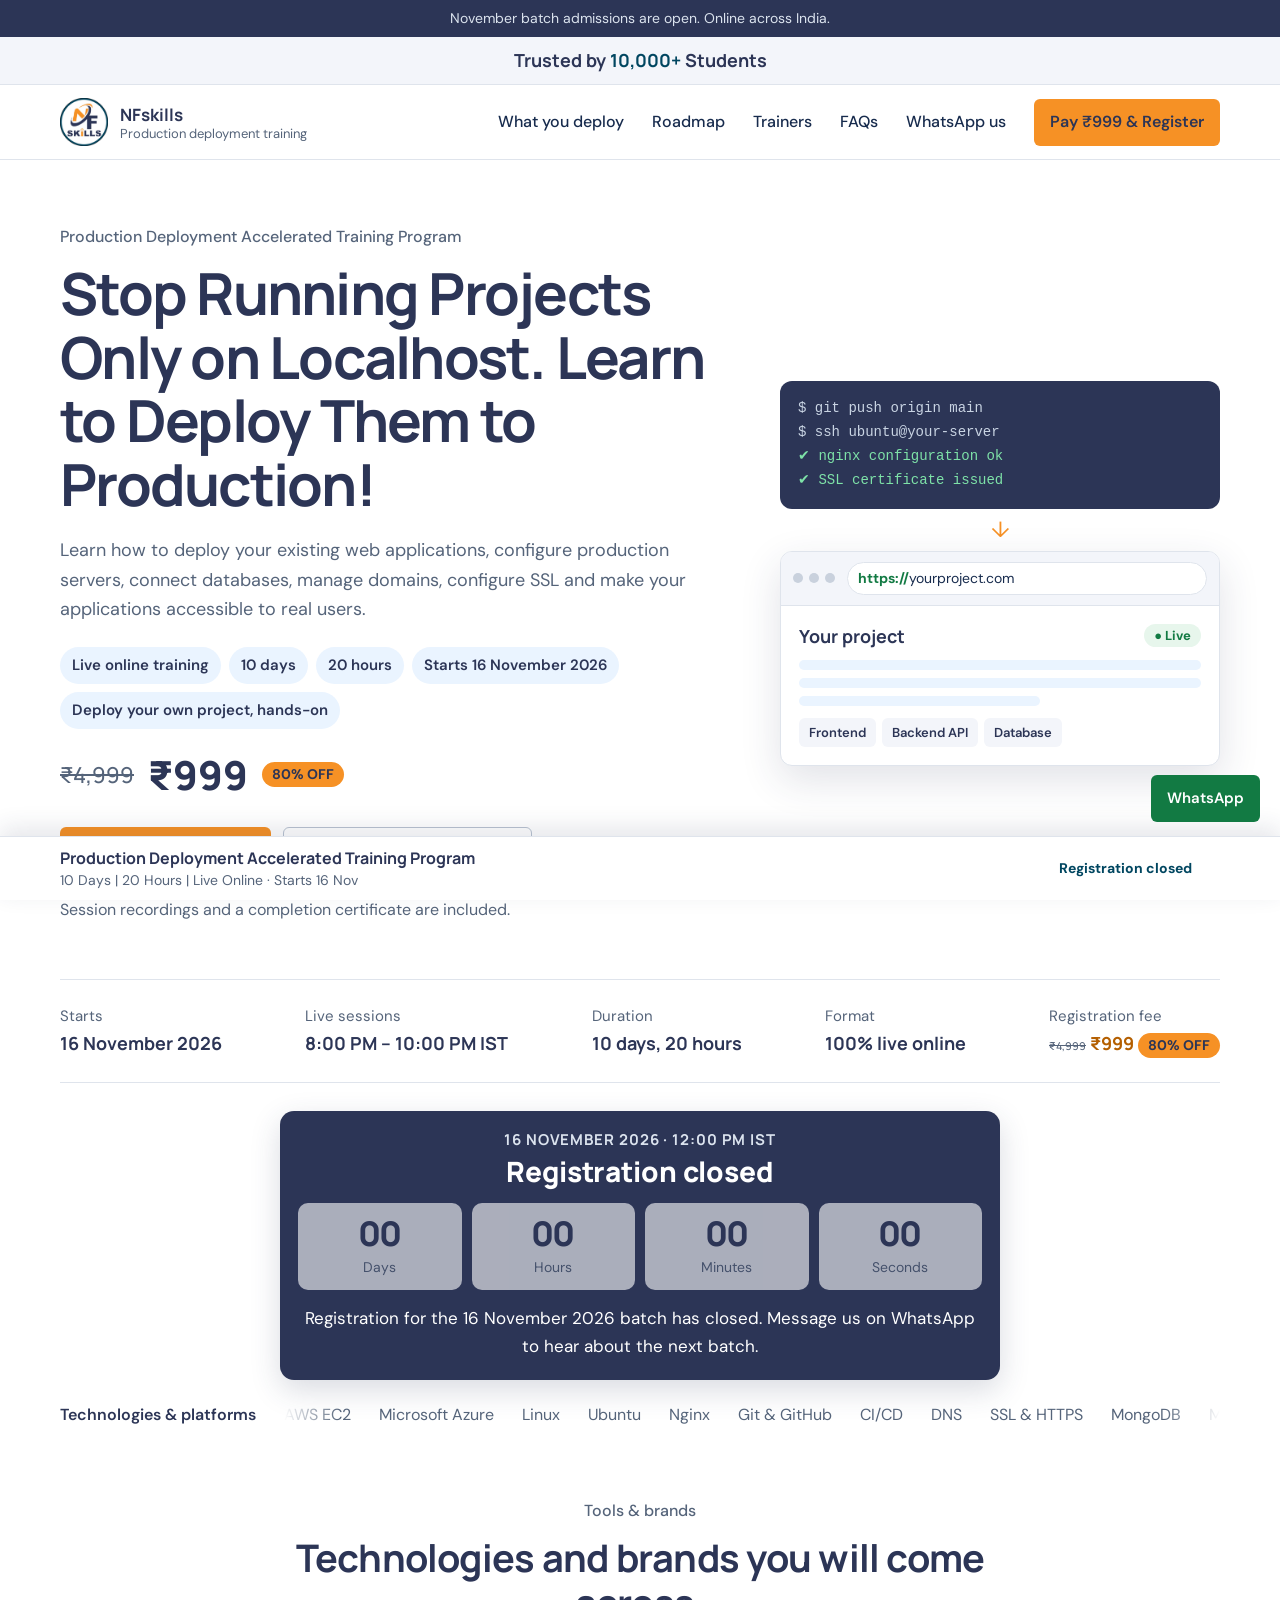
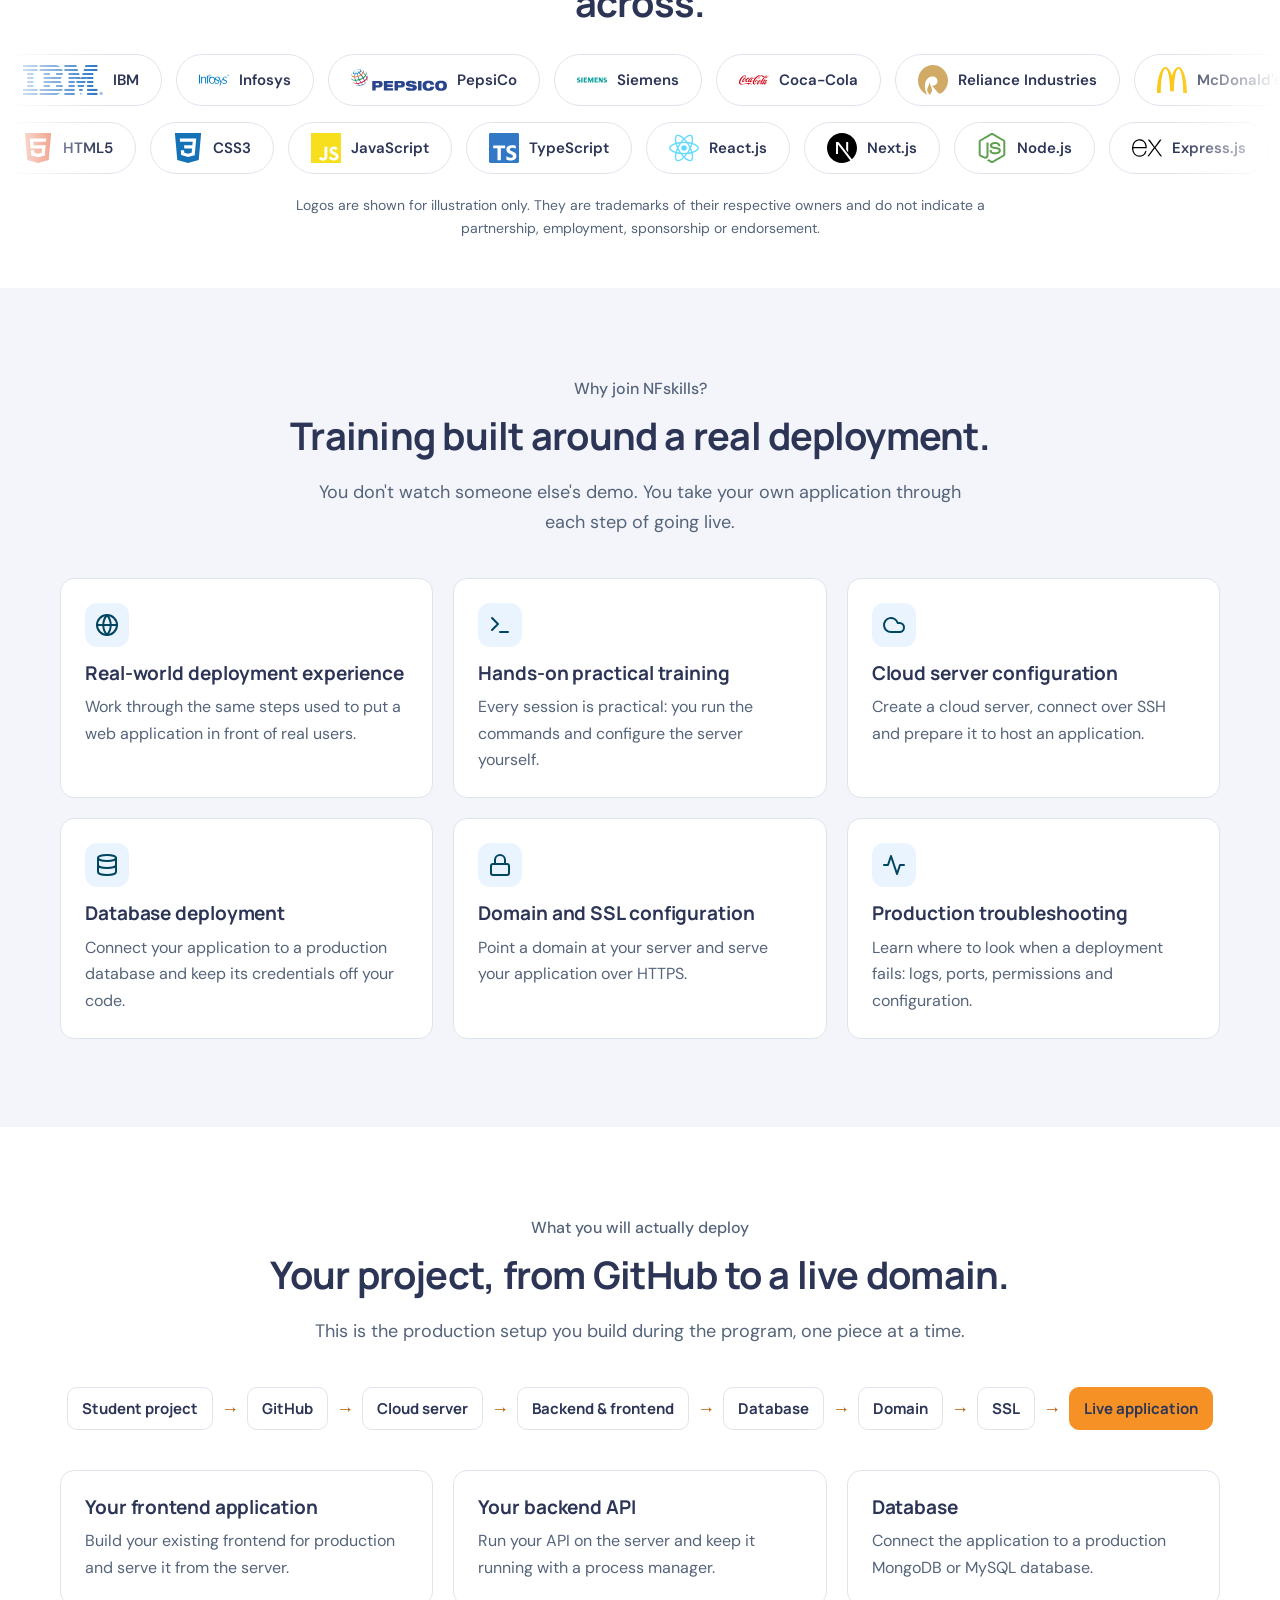
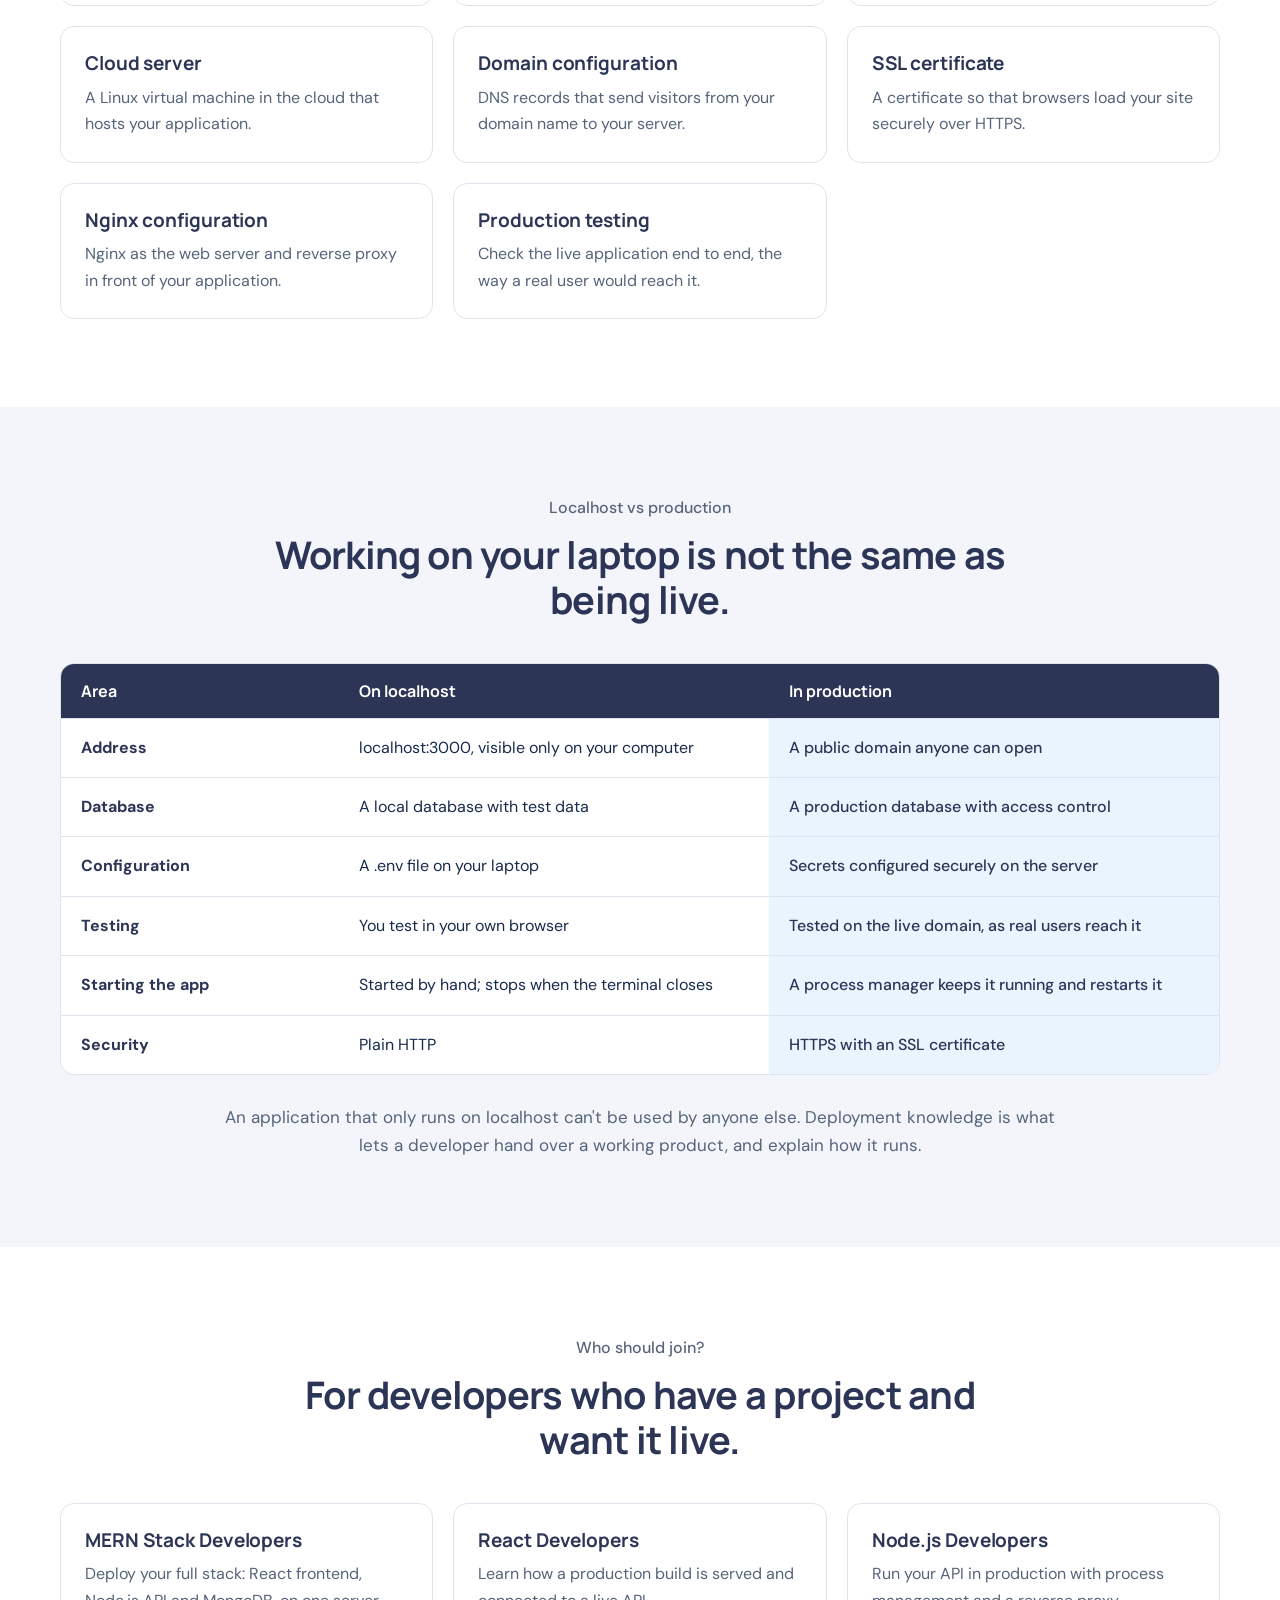
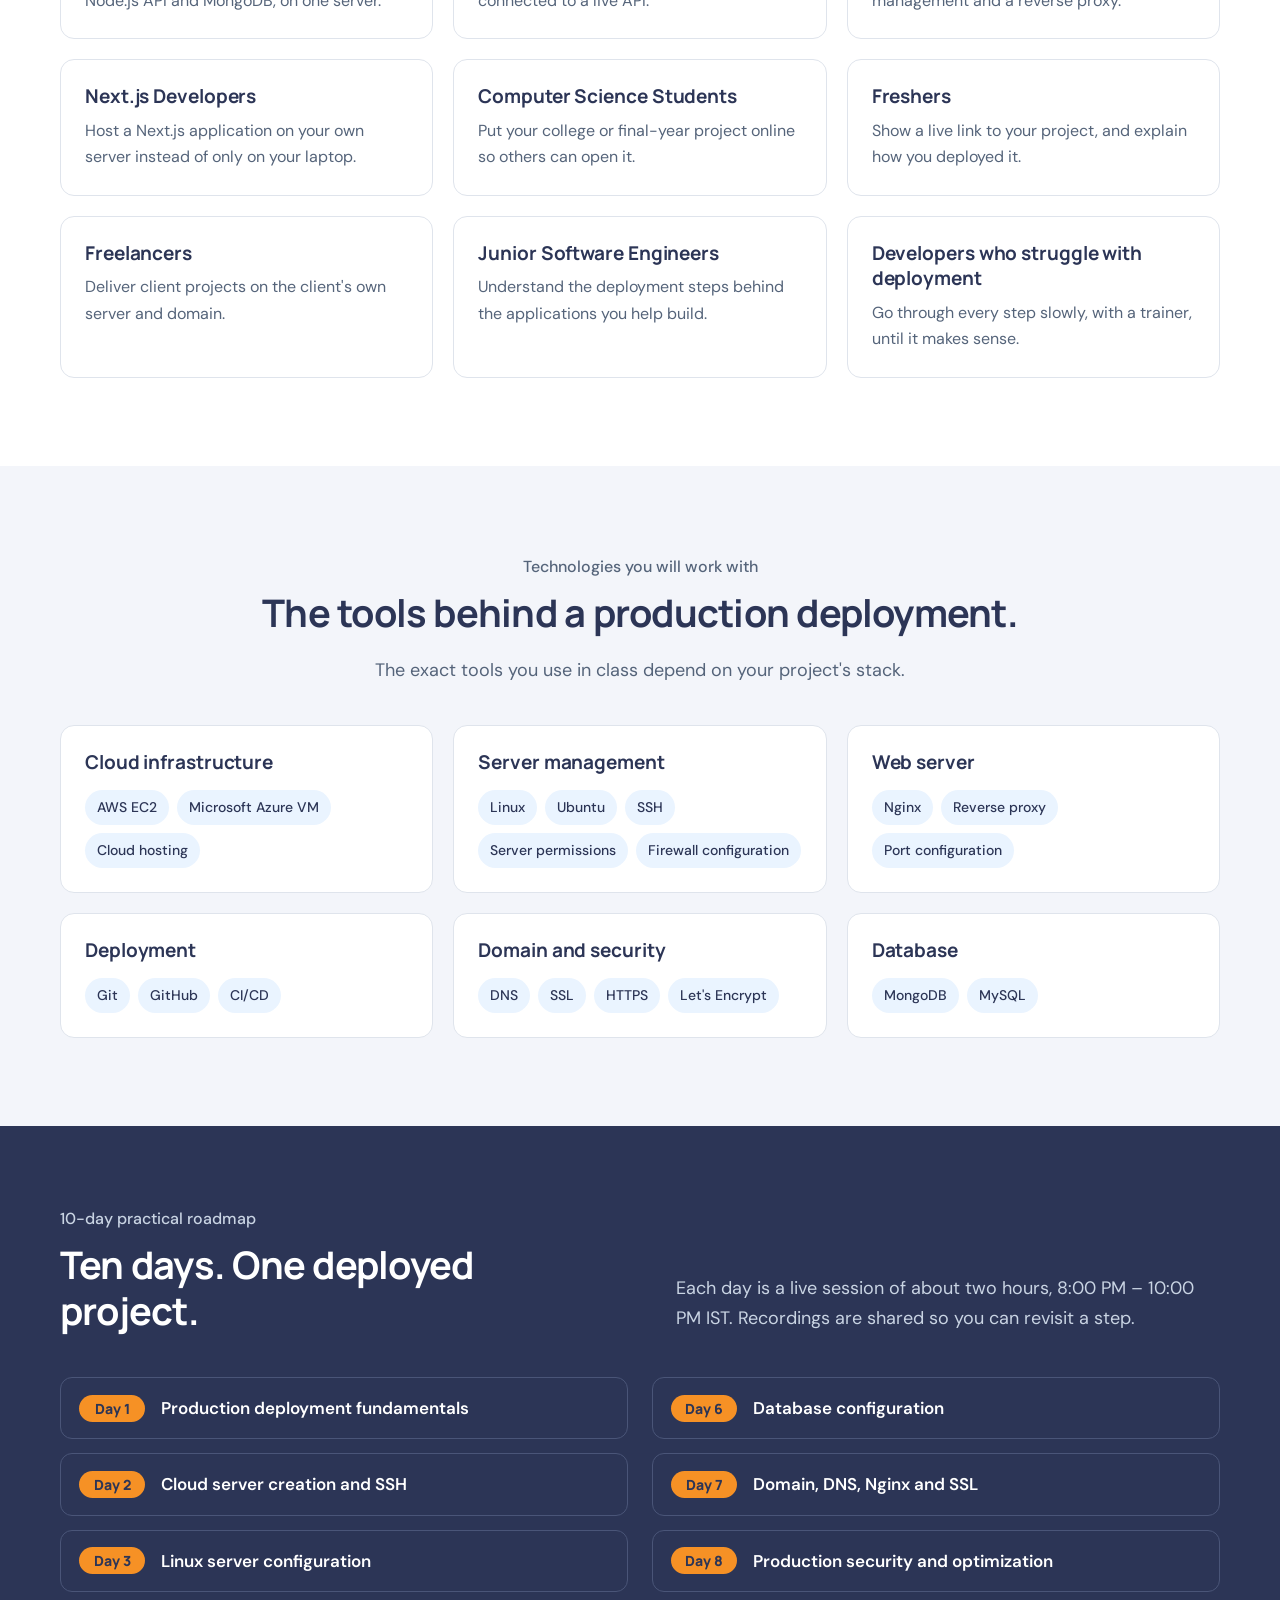
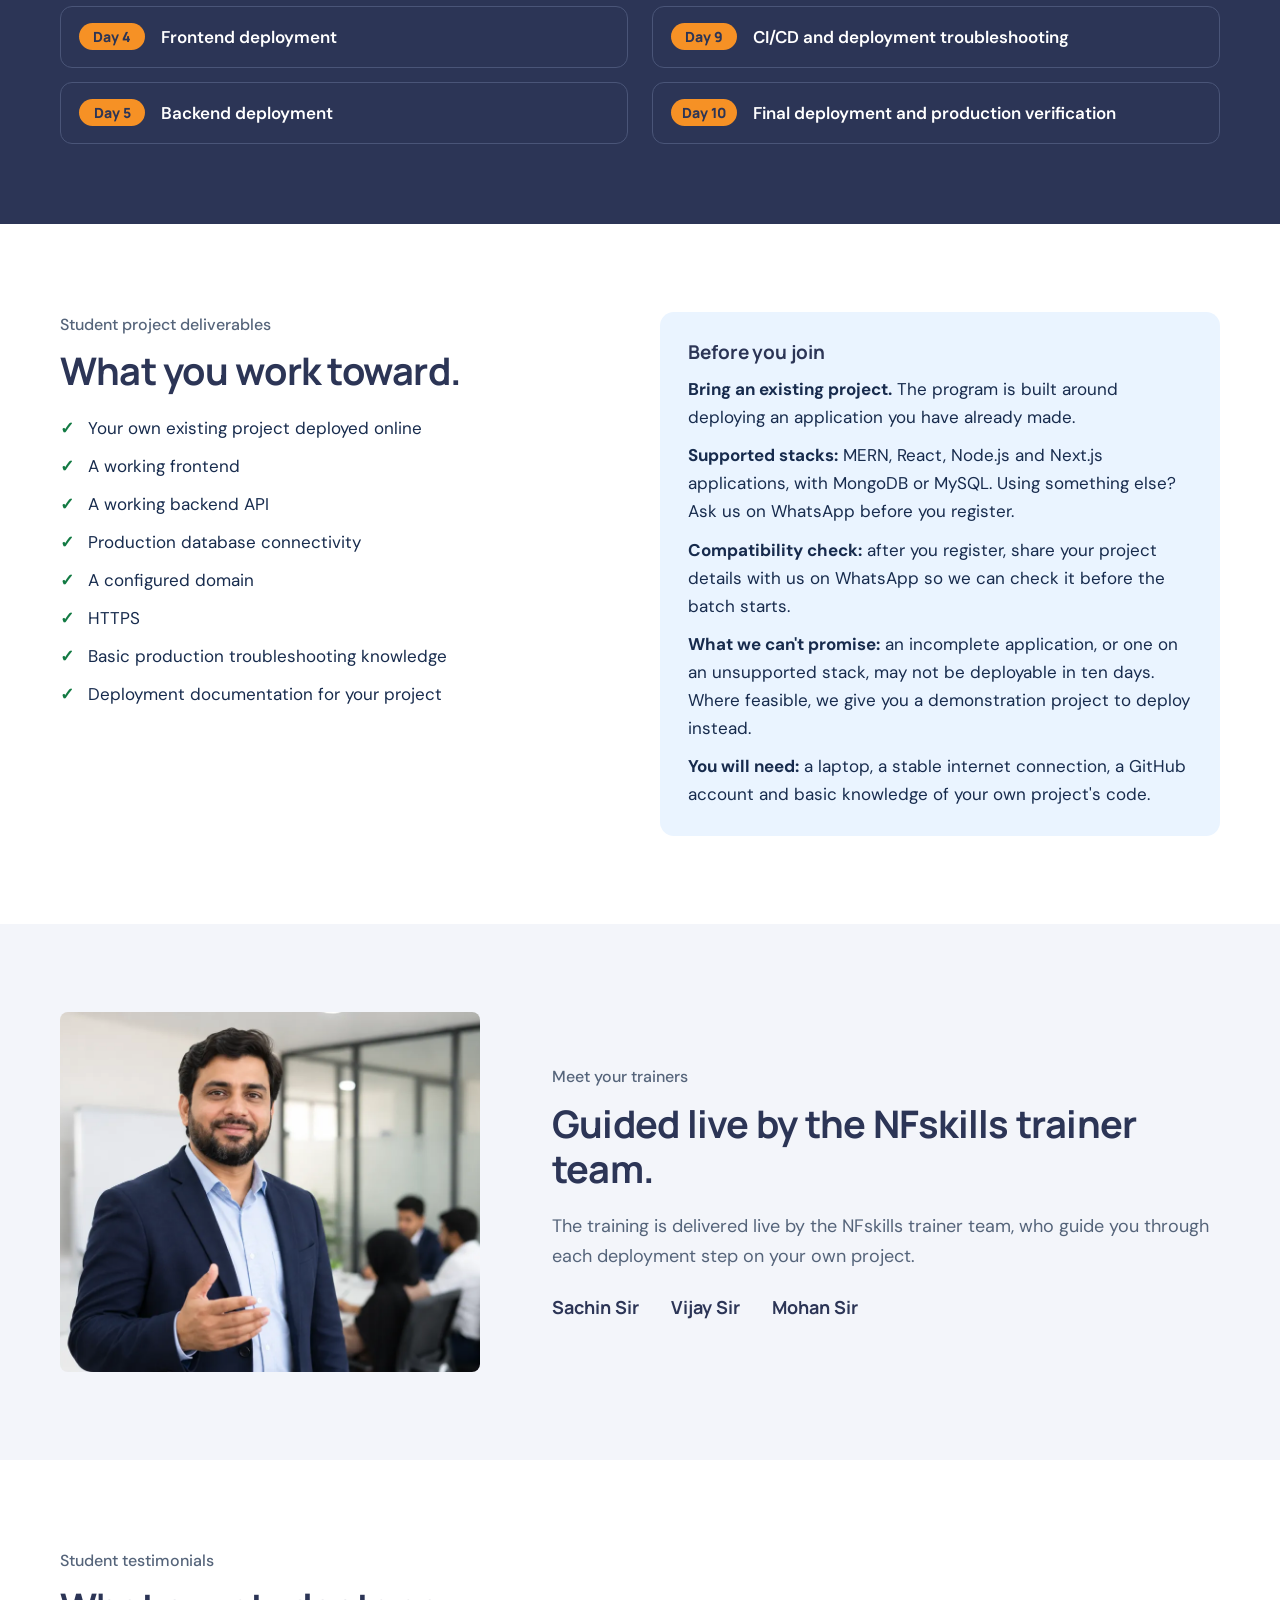
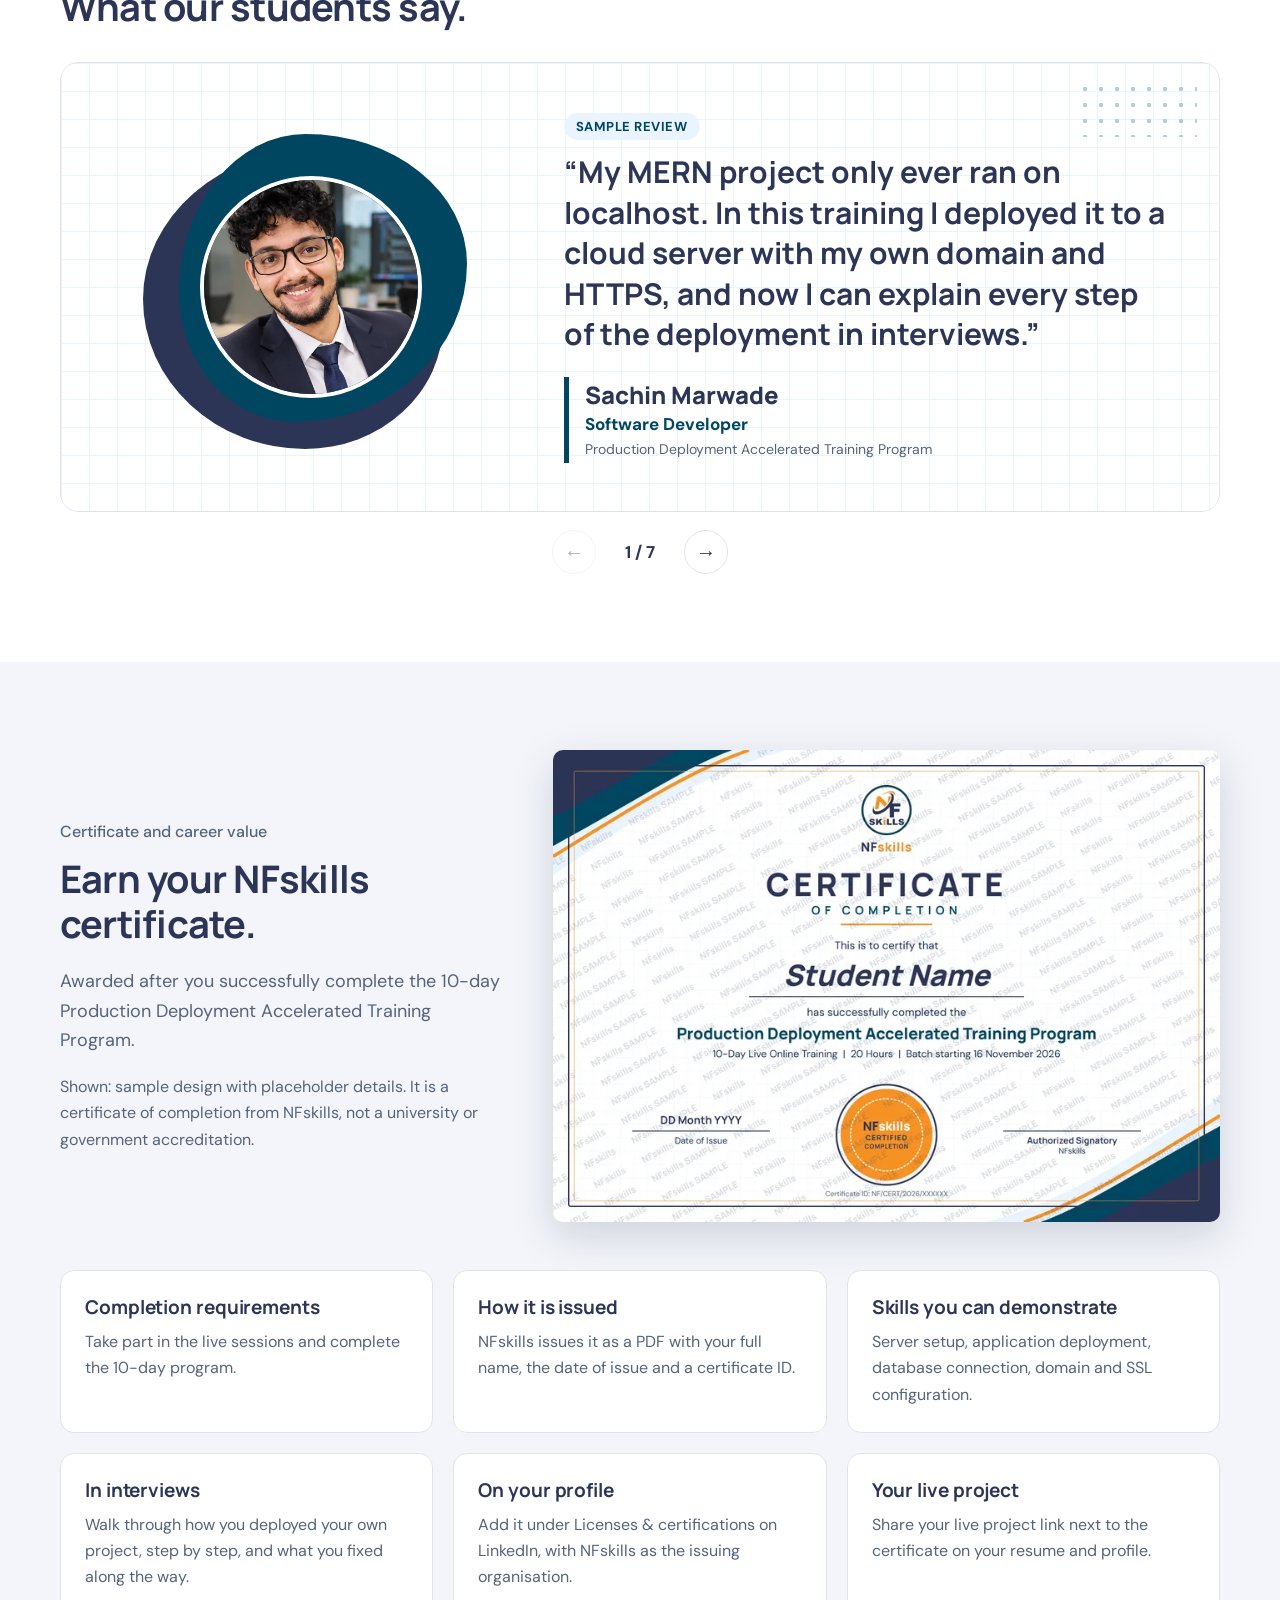
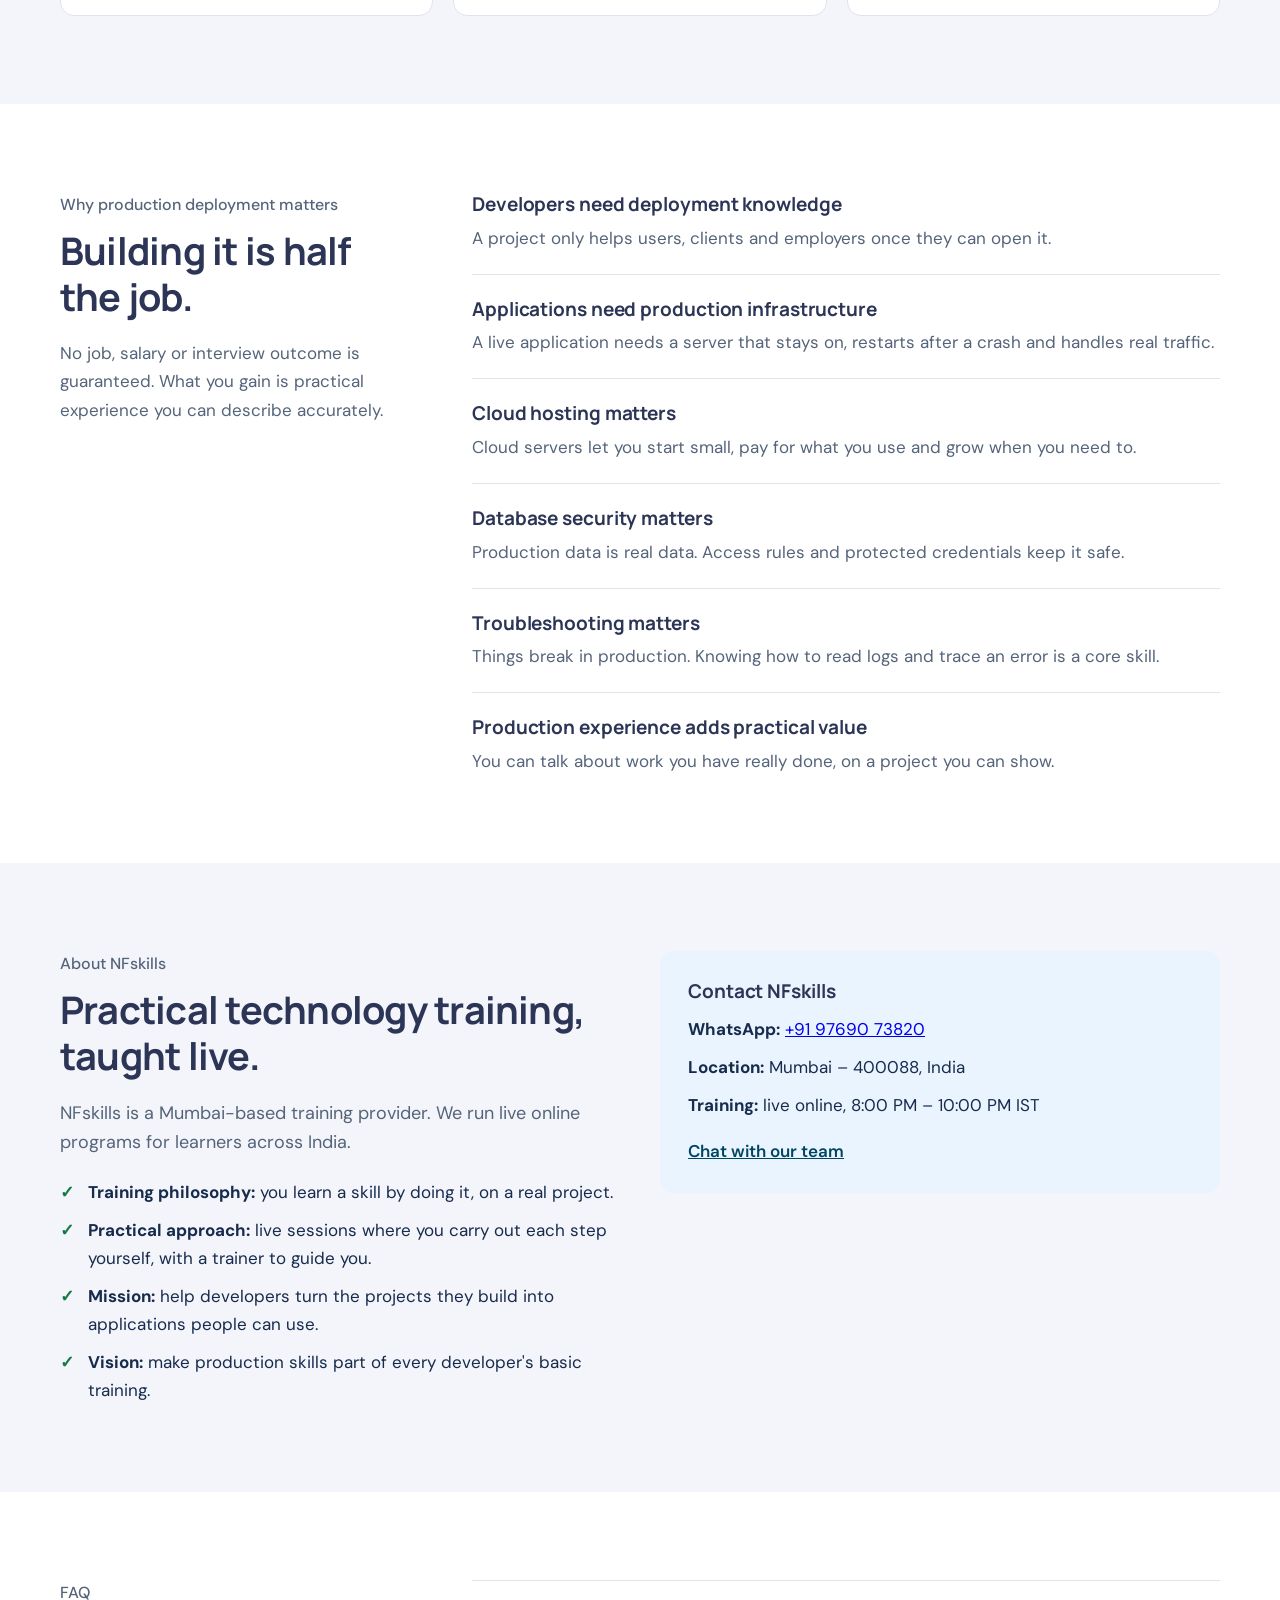
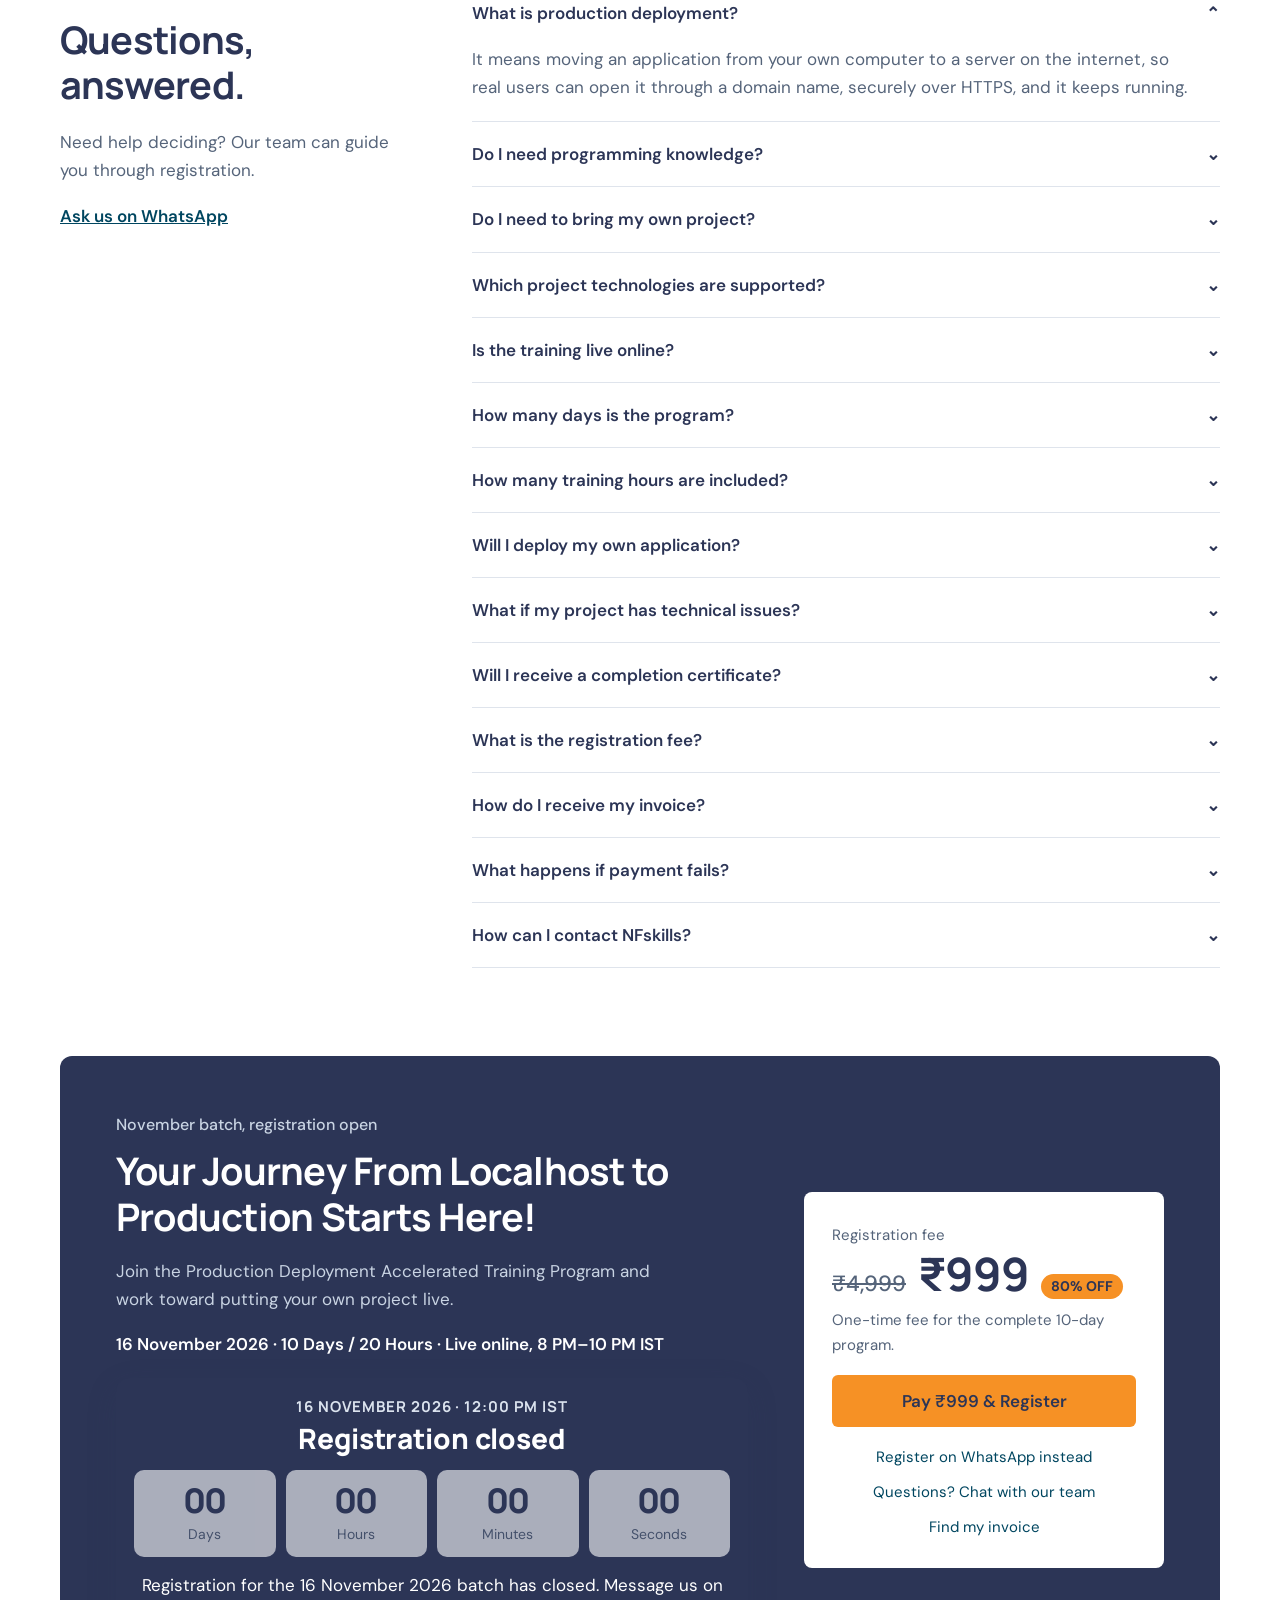
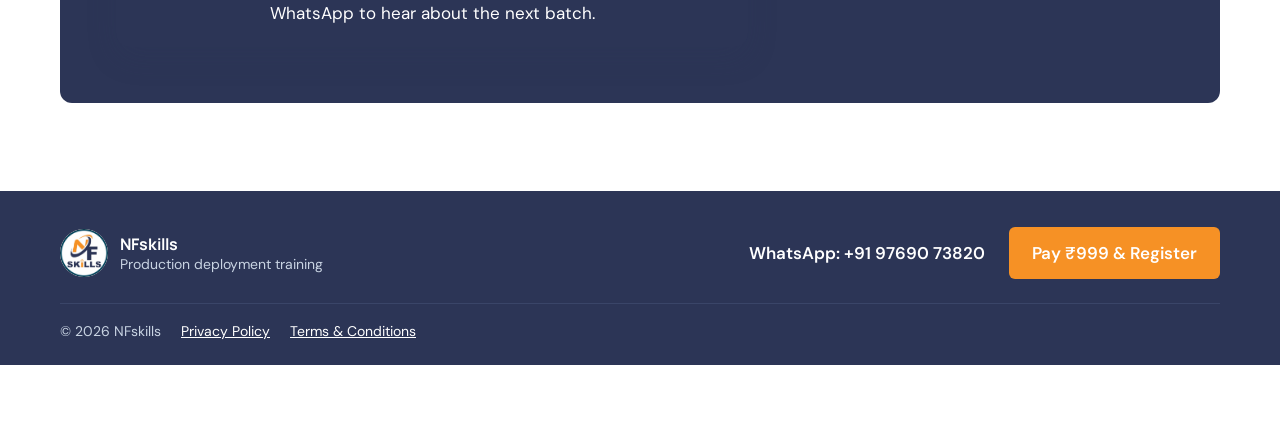
==== public/index.html @ 0f1da81c "Add sticky registration banner, authorised signature and seven testimonials - Fixed bottom banner (d" ====
<!doctype html>
<html lang="en-IN">

<head>
    <meta charset="utf-8">
    <meta name="viewport" content="width=device-width, initial-scale=1, viewport-fit=cover">
    <meta name="theme-color" content="#2C3556">
    <meta name="description" content="Deploy your own web application to production in a 10-day live online training: cloud server, database, domain, Nginx and SSL. 20 hours, starts 16 November 2026. Register for ₹999.">
<meta property="og:type" content="website"><meta property="og:site_name" content="NFskills"><meta property="og:locale" content="en_IN"><meta property="og:title" content="Production Deployment Training: Take Your Project Live | NFskills"><meta property="og:description" content="Deploy your own web application to production in a 10-day live online training: cloud server, database, domain, Nginx and SSL. 20 hours, starts 16 November 2026. Register for ₹999."><meta name="twitter:card" content="summary">
<script type="application/ld+json">{"@context":"https://schema.org","@type":"Course","name":"Production Deployment Accelerated Training Program","description":"A 10-day, 20-hour live online training in which students deploy their own existing web application to a production server with a database, domain, Nginx and SSL.","provider":{"@type":"EducationalOrganization","name":"NFskills","telephone":"+91-97690-73820","address":{"@type":"PostalAddress","addressLocality":"Mumbai","postalCode":"400088","addressCountry":"IN"}},"inLanguage":"en","teaches":["Cloud server setup","Linux server configuration","Nginx","Domain and DNS configuration","SSL and HTTPS","Database deployment","CI/CD","Deployment troubleshooting"],"offers":{"@type":"Offer","category":"Paid","price":"999","priceCurrency":"INR"},"hasCourseInstance":{"@type":"CourseInstance","courseMode":"Online","startDate":"2026-11-16","courseWorkload":"PT20H"}}</script>
    <title>Production Deployment Training: Take Your Project Live | NFskills</title>
    <link rel="icon" type="image/png" href="images/nfskills%20fav.png">
    <link rel="preload" href="fonts/manrope-latin.woff2" as="font" type="font/woff2" crossorigin><link rel="preload" href="fonts/dm-sans-latin.woff2" as="font" type="font/woff2" crossorigin>
    
    <style>
@font-face{font-family:"DM Sans";font-style:normal;font-weight:400 700;font-display:swap;src:url(fonts/dm-sans-latin-ext.woff2) format("woff2");unicode-range:U+0100-02BA,U+02BD-02C5,U+02C7-02CC,U+02CE-02D7,U+02DD-02FF,U+0304,U+0308,U+0329,U+1D00-1DBF,U+1E00-1E9F,U+1EF2-1EFF,U+2020,U+20A0-20AB,U+20AD-20C4,U+2113,U+2C60-2C7F,U+A720-A7FF}@font-face{font-family:"DM Sans";font-style:normal;font-weight:400 700;font-display:swap;src:url(fonts/dm-sans-latin.woff2) format("woff2");unicode-range:U+0000-00FF,U+0131,U+0152-0153,U+02BB-02BC,U+02C6,U+02DA,U+02DC,U+0304,U+0308,U+0329,U+2000-206F,U+20AC,U+2122,U+2191,U+2193,U+2212,U+2215,U+FEFF,U+FFFD}@font-face{font-family:"Manrope";font-style:normal;font-weight:400 800;font-display:swap;src:url(fonts/manrope-latin-ext.woff2) format("woff2");unicode-range:U+0100-02BA,U+02BD-02C5,U+02C7-02CC,U+02CE-02D7,U+02DD-02FF,U+0304,U+0308,U+0329,U+1D00-1DBF,U+1E00-1E9F,U+1EF2-1EFF,U+2020,U+20A0-20AB,U+20AD-20C4,U+2113,U+2C60-2C7F,U+A720-A7FF}@font-face{font-family:"Manrope";font-style:normal;font-weight:400 800;font-display:swap;src:url(fonts/manrope-latin.woff2) format("woff2");unicode-range:U+0000-00FF,U+0131,U+0152-0153,U+02BB-02BC,U+02C6,U+02DA,U+02DC,U+0304,U+0308,U+0329,U+2000-206F,U+20AC,U+2122,U+2191,U+2193,U+2212,U+2215,U+FEFF,U+FFFD}
        :root {
            --navy: #2C3556;
            --blue: #004660;
            --blue-dark: #00384d;
            --ink: #172B4D;
            --muted: #55647a;
            --line: #dfe4ec;
            --pale: #F3F5FA;
            --orange: #F69125;
            --light-blue: #EAF4FF;
            --brass: #b45f00;
            --green: #127a43
        }

        [hidden] {
            display: none !important
        }

        * {
            box-sizing: border-box
        }

        html {
            scroll-behavior: smooth;
            scroll-padding-top: 88px
        }

        a:focus-visible,
        button:focus-visible,
        summary:focus-visible {
            outline: 2px solid var(--blue);
            outline-offset: 2px
        }

        @media(prefers-reduced-motion:reduce) {
            html {
                scroll-behavior: auto
            }
        }

        body {
            margin: 0;
            background: #fff;
            font-family: "DM Sans", Arial, sans-serif;
            font-size: 17px;
            line-height: 1.65;
            color: var(--ink)
        }

        button,
        a {
            font: inherit
        }

        button {
            cursor: pointer
        }

        img {
            max-width: 100%
        }

        h1,
        h2,
        h3 {
            font-family: Manrope, sans-serif;
            color: var(--navy);
            margin: 0
        }

        h1 {
            font-size: clamp(38px, 4.6vw, 58px);
            font-weight: 700;
            line-height: 1.1;
            letter-spacing: -.03em
        }

        h2 {
            font-size: clamp(29px, 3.1vw, 38px);
            font-weight: 700;
            line-height: 1.2;
            letter-spacing: -.02em
        }

        h3 {
            font-size: 19px;
            font-weight: 700;
            line-height: 1.35;
            letter-spacing: -.005em
        }

        .container {
            width: min(1160px, calc(100% - 48px));
            margin: auto
        }

        .announcement {
            padding: 7px 16px;
            text-align: center;
            background: var(--navy);
            color: #dbe3ee;
            font-size: 14px
        }

        header {
            background: #fff;
            border-bottom: 1px solid var(--line);
            position: sticky;
            top: 0;
            z-index: 20
        }

        .nav {
            min-height: 74px;
            display: flex;
            align-items: center;
            justify-content: space-between;
            gap: 20px
        }

        .brand {
            display: flex;
            align-items: center;
            gap: 12px;
            text-decoration: none;
            color: var(--navy)
        }

        .brand img {
            width: 48px;
            height: 48px;
            object-fit: contain
        }

        .brand span {
            display: flex;
            flex-direction: column;
            line-height: 1.3
        }

        .brand b {
            font: 700 17px Manrope, sans-serif
        }

        .brand small {
            font-size: 13px;
            color: var(--muted)
        }

        .links {
            display: flex;
            align-items: center;
            gap: 28px
        }

        .links a {
            font-size: 16px;
            color: var(--ink);
            text-decoration: none;
            font-weight: 500
        }

        .links a:hover {
            color: var(--blue)
        }

        .links .navcta {
            background: #f69125;
            color: var(--navy);
            padding: 10px 16px;
            border-radius: 6px;
            font-weight: 600
        }

        .links .navcta:hover {
            background: #e07d10;
            color: var(--navy)
        }

        .toggle {
            display: none;
            border: 1px solid var(--line);
            border-radius: 6px;
            background: #fff;
            width: 44px;
            height: 44px;
            font-size: 20px;
            line-height: 1;
            color: var(--navy)
        }

        .btn {
            display: inline-flex;
            align-items: center;
            justify-content: center;
            border: 1px solid transparent;
            border-radius: 6px;
            padding: 14px 22px;
            font-size: 17px;
            font-weight: 600;
            line-height: 1.3;
            text-decoration: none
        }

        .primary {
            background: #f69125;
            color: var(--navy)
        }

        .primary:hover {
            background: #e07d10
        }

        .secondary {
            color: var(--navy);
            background: #fff;
            border-color: #b9c3d1
        }

        .secondary:hover {
            border-color: var(--navy)
        }

        .btn:disabled {
            opacity: .6;
            cursor: wait
        }

        .label {
            color: var(--muted);
            font-size: 16px;
            font-weight: 500;
            margin: 0 0 10px
        }

        .lead {
            max-width: 56ch;
            color: var(--muted);
            font-size: 18px;
            margin: 20px 0 0
        }

        .hero {
            padding: 64px 0 0
        }

        .hero-grid {
            display: grid;
            grid-template-columns: minmax(0, 1fr) 360px;
            gap: 72px;
            align-items: center
        }

        .actions {
            display: flex;
            gap: 12px;
            flex-wrap: wrap;
            margin-top: 30px
        }

        .hero-note {
            font-size: 16px;
            color: var(--muted);
            margin: 18px 0 0
        }

        .poster {
            width: 100%;
            height: auto;
            display: block;
            border-radius: 8px;
            border: 1px solid var(--line)
        }

        .batch {
            display: grid;
            grid-template-columns: repeat(5, auto);
            justify-content: space-between;
            gap: 16px 32px;
            margin: 56px 0 0;
            padding: 24px 0;
            border-top: 1px solid var(--line);
            border-bottom: 1px solid var(--line)
        }

        .batch dt {
            font-size: 15px;
            color: var(--muted)
        }

        .batch dd {
            margin: 2px 0 0;
            font: 700 18px/1.35 Manrope, sans-serif;
            color: var(--navy)
        }

        .batch .fee {
            color: var(--brass)
        }

        .tech {
            display: flex;
            align-items: center;
            gap: 28px;
            padding: 22px 0;
            font-size: 16px;
            color: var(--muted);
            white-space: nowrap
        }

        .tech b {
            color: var(--navy);
            font-weight: 600
        }

        /* one line moving right to left; the list is doubled so moving by half its width loops seamlessly */
        .tech-window {
            flex: 1;
            min-width: 0;
            overflow: hidden;
            mask-image: linear-gradient(90deg, transparent, #000 6%, #000 94%, transparent)
        }

        .tech-track {
            display: flex;
            width: max-content;
            animation: tech-rtl 28s linear infinite
        }

        .tech-window:hover .tech-track {
            animation-play-state: paused
        }

        .tech ul {
            display: flex;
            gap: 28px;
            margin: 0;
            padding: 0 28px 0 0;
            list-style: none
        }

        @keyframes tech-rtl {
            to {
                transform: translateX(-50%)
            }
        }

        @media(prefers-reduced-motion:reduce) {
            .tech-track {
                animation: none
            }

            .tech-window {
                overflow-x: auto;
                mask-image: none
            }

            .tech ul[aria-hidden] {
                display: none
            }
        }

        @media(max-width:650px) {
            .tech {
                flex-direction: column;
                align-items: stretch;
                gap: 8px
            }
        }

        .cert {
            display: grid;
            grid-template-columns: minmax(0, 2fr) minmax(0, 3fr);
            gap: 48px;
            align-items: center
        }

        .cert-img {
            width: 100%;
            height: auto;
            border-radius: 10px;
            box-shadow: 0 14px 40px rgba(44, 53, 86, .18)
        }

        @media(max-width:900px) {
            .cert {
                grid-template-columns: 1fr;
                gap: 28px
            }
        }

        section.content {
            padding: 88px 0
        }

        .tint {
            background: var(--pale)
        }

        .aside {
            display: grid;
            grid-template-columns: 340px minmax(0, 1fr);
            gap: 72px;
            align-items: start
        }

        .aside .lead {
            font-size: 17px
        }

        .points {
            display: grid;
            gap: 0;
            margin: 0;
            padding: 0;
            list-style: none
        }

        .points li {
            padding: 22px 0;
            border-top: 1px solid var(--line)
        }

        .points li:first-child {
            border-top: 0;
            padding-top: 0
        }

        .points li:last-child {
            padding-bottom: 0
        }

        .points p {
            margin: 6px 0 0;
            color: var(--muted)
        }

        .project-list {
            margin-top: 40px;
            background: #fff;
            border: 1px solid var(--line);
            border-radius: 10px
        }

        .project {
            display: grid;
            grid-template-columns: minmax(0, 1fr) 340px;
            gap: 12px 56px;
            padding: 30px 32px;
            border-top: 1px solid var(--line)
        }

        .project:first-child {
            border-top: 0
        }

        .tag {
            font-size: 15px;
            font-weight: 600;
            color: var(--brass);
            margin-bottom: 6px
        }

        .project h3 {
            font-size: 21px
        }

        .project p {
            color: var(--muted);
            margin: 8px 0 0;
            max-width: 56ch
        }

        .project ul {
            list-style: none;
            padding: 0;
            margin: 0;
            display: grid;
            grid-template-columns: 1fr 1fr;
            gap: 8px 20px;
            align-content: center
        }

        .project li {
            font-size: 15px;
            color: var(--ink)
        }

        .pipeline-band {
            background: var(--navy);
            color: #c9d4e3;
            padding: 80px 0
        }

        .pipeline-band h2 {
            color: #fff
        }

        .pipeline-band .label,
        .pipeline-band .lead {
            color: #c9d4e3
        }

        .pipeline-head {
            display: grid;
            grid-template-columns: minmax(0, 1fr) minmax(0, 1fr);
            gap: 72px;
            align-items: end
        }

        .pipeline-head .lead {
            margin-top: 0
        }

        .pipeline {
            list-style: none;
            margin: 52px 0 0;
            padding: 0;
            display: grid;
            grid-template-columns: repeat(5, 1fr);
            gap: 24px
        }

        .pipeline li {
            position: relative;
            padding-top: 44px
        }

        .pipeline li:before {
            content: "";
            position: absolute;
            top: 12px;
            left: 0;
            right: -24px;
            height: 2px;
            background: #4a5578
        }

        .pipeline li:last-child:before {
            right: 0
        }

        .pipeline i {
            position: absolute;
            top: 0;
            left: 0;
            width: 26px;
            height: 26px;
            display: grid;
            place-items: center;
            border-radius: 50%;
            background: #fff;
            color: var(--navy);
            font: 700 14px Manrope, sans-serif
        }

        .pipeline b {
            display: block;
            color: #fff;
            font: 700 18px/1.3 Manrope, sans-serif;
            margin-bottom: 6px
        }

        .pipeline span {
            font-size: 15px;
            line-height: 1.5;
            display: block
        }

        .pipeline-note {
            margin: 40px 0 0;
            padding-top: 24px;
            border-top: 1px solid #3a4568;
            font-size: 16px
        }

        .facts {
            display: grid;
            grid-template-columns: repeat(4, 1fr);
            gap: 24px;
            margin: 24px 0 0;
            font-size: 16px
        }

        .fact b {
            display: block;
            color: #fff;
            font-weight: 600
        }

        .audience-grid {
            display: grid;
            grid-template-columns: repeat(2, 1fr);
            gap: 36px 48px
        }

        .audience-grid p {
            margin: 6px 0 0;
            color: var(--muted)
        }

        .trainers {
            display: grid;
            grid-template-columns: 420px minmax(0, 1fr);
            gap: 72px;
            align-items: center
        }

        .trainer-photo {
            width: 100%;
            height: 360px;
            object-fit: cover;
            object-position: center 30%;
            border-radius: 8px;
            display: block
        }

        .names {
            display: flex;
            flex-wrap: wrap;
            gap: 8px 32px;
            margin: 24px 0 0;
            padding: 0;
            list-style: none;
            font: 700 18px Manrope, sans-serif;
            color: var(--navy)
        }

        .receive-list {
            margin: 0;
            padding: 0;
            list-style: none
        }

        .receive-list li {
            padding: 18px 0;
            border-top: 1px solid var(--line);
            font-weight: 600;
            color: var(--navy)
        }

        .receive-list li:first-child {
            border-top: 0;
            padding-top: 0
        }

        .receive-list small {
            display: block;
            font-size: 16px;
            font-weight: 400;
            color: var(--muted);
            margin-top: 2px
        }

        .register {
            background: var(--navy);
            border-radius: 12px;
            padding: 56px;
            display: grid;
            grid-template-columns: minmax(0, 1fr) 360px;
            gap: 56px;
            align-items: center
        }

        .register h2 {
            color: #fff
        }

        .register .label,
        .register p {
            color: #c9d4e3
        }

        .register p.when {
            color: #fff;
            font-weight: 600;
            margin-bottom: 0
        }

        .register>div>p {
            max-width: 46ch
        }

        .checkout {
            background: #fff;
            border-radius: 8px;
            padding: 28px
        }

        .checkout small {
            color: var(--muted);
            font-size: 15px
        }

        .sr {
            position: absolute;
            width: 1px;
            height: 1px;
            overflow: hidden;
            clip: rect(0 0 0 0);
            white-space: nowrap
        }

        .price {
            display: flex;
            flex-wrap: wrap;
            align-items: baseline;
            gap: 4px 12px
        }

        .was {
            color: var(--muted);
            font-weight: 500;
            font-size: .6em
        }

        .price .was {
            font-size: 22px
        }

        .off {
            display: inline-block;
            padding: 2px 10px;
            border-radius: 999px;
            background: #f69125;
            color: var(--navy);
            font: 700 14px/1.5 "DM Sans", Arial, sans-serif;
            vertical-align: middle
        }

        .checkout strong {
            display: block;
            font: 700 46px/1.15 Manrope, sans-serif;
            letter-spacing: -.02em;
            color: var(--navy)
        }

        .checkout p {
            color: var(--muted);
            font-size: 15px;
            margin: 6px 0 18px
        }

        .checkout .btn {
            width: 100%
        }

        .checkout-links {
            display: grid;
            gap: 10px;
            margin-top: 18px
        }

        .checkout-links a,
        .link-button {
            display: block;
            width: 100%;
            background: none;
            border: 0;
            padding: 0;
            text-align: center;
            font-size: 15px;
            color: var(--blue);
            text-decoration: none
        }

        .checkout-links a:hover,
        .link-button:hover {
            text-decoration: underline
        }

        .text-link {
            display: inline-block;
            margin-top: 18px;
            color: var(--blue);
            font-weight: 600
        }

        .faq-item {
            border-bottom: 1px solid var(--line)
        }

        .faq-item:first-child {
            border-top: 1px solid var(--line)
        }

        .faq-q {
            width: 100%;
            background: none;
            border: 0;
            text-align: left;
            padding: 18px 0;
            display: flex;
            justify-content: space-between;
            gap: 16px;
            font-weight: 600;
            font-size: 17px;
            color: var(--navy)
        }

        .faq-q span {
            transition: transform .15s
        }

        .faq-item.open .faq-q span {
            transform: rotate(180deg)
        }

        .faq-a {
            display: none;
            color: var(--muted);
            padding: 0 24px 20px 0
        }

        .faq-item.open .faq-a {
            display: block
        }

        footer {
            background: var(--navy);
            color: #fff;
            padding: 36px 0 22px
        }

        .foot {
            display: flex;
            justify-content: space-between;
            align-items: center;
            gap: 20px
        }

        .footbrand {
            display: flex;
            align-items: center;
            gap: 12px
        }

        .footbrand img {
            width: 48px;
            height: 48px;
            object-fit: contain;
            background: #fff;
            border-radius: 50%
        }

        .footbrand b {
            font: 700 16px Manrope, sans-serif
        }

        .footbrand small {
            display: block;
            font: 400 14px "DM Sans", Arial, sans-serif;
            color: #c9d4e3
        }

        .foot a {
            color: #fff;
            text-decoration: none;
            font-weight: 600
        }

        .copyright {
            border-top: 1px solid #3a4568;
            margin-top: 24px;
            padding-top: 16px;
            color: #c9d4e3;
            font-size: 14px;
            display: flex;
            flex-wrap: wrap;
            gap: 4px 20px
        }

        .copyright a {
            color: #fff
        }

        .wa {
            position: fixed;
            right: 20px;
            bottom: calc(var(--bar-h, 0px) + 14px);
            background: var(--green);
            color: #fff;
            text-decoration: none;
            border-radius: 6px;
            padding: 11px 16px;
            font-size: 15px;
            font-weight: 600;
            z-index: 25
        }

        .pay-dialog {
            width: min(460px, calc(100% - 32px));
            max-height: calc(100dvh - 32px);
            border: 0;
            border-radius: 12px;
            padding: 32px;
            color: var(--ink)
        }

        .pay-dialog::backdrop {
            background: #2C3556b3
        }

        .pay-dialog h3 {
            font-size: 24px;
            margin: 0 40px 6px 0
        }

        .pay-dialog p {
            font-size: 16px;
            line-height: 1.55;
            color: var(--muted);
            margin: 0 0 18px
        }

        .pay-dialog p.pay-consent {
            font-size: 14px;
            margin-bottom: 14px
        }

        .pay-consent a {
            color: var(--blue)
        }

        .dialog-close {
            position: absolute;
            top: 14px;
            right: 14px;
            width: 40px;
            height: 40px;
            border: 0;
            border-radius: 6px;
            background: none;
            font-size: 24px;
            line-height: 1;
            color: var(--muted)
        }

        .dialog-close:hover {
            background: var(--pale)
        }

        .field {
            display: grid;
            gap: 6px;
            margin-bottom: 16px
        }

        .field label {
            font-size: 15px;
            font-weight: 600;
            color: var(--navy)
        }

        .field input {
            font: inherit;
            font-size: 16px;
            padding: 12px 14px;
            border: 1px solid #b9c3d1;
            border-radius: 6px;
            width: 100%;
            color: var(--ink)
        }

        .field input:focus {
            outline: 2px solid var(--blue);
            outline-offset: 1px
        }

        .field-error {
            color: #b3261e;
            font-size: 14px
        }

        .field-error:empty {
            display: none
        }

        .pay-dialog .btn {
            width: 100%
        }

        .pay-status {
            font-weight: 600
        }

        .pay-dialog .pay-status.bad {
            color: #b3261e
        }

        .pay-dialog .pay-status.good {
            color: var(--green)
        }

        .receipt-list {
            list-style: none;
            padding: 0;
            margin: 0 0 18px;
            display: grid;
            gap: 10px
        }

        .receipt-list li {
            border: 1px solid var(--line);
            border-radius: 6px;
            padding: 12px;
            font-size: 15px;
            display: flex;
            flex-wrap: wrap;
            justify-content: space-between;
            align-items: center;
            gap: 8px 12px
        }

        .receipt-list span {
            flex: 1 1 100%
        }

        .receipt-list a {
            color: var(--blue);
            font-weight: 600;
            white-space: nowrap
        }

        .pay-summary {
            margin: 0 0 20px;
            padding: 6px 16px;
            background: var(--pale);
            border-radius: 8px;
            display: grid;
            grid-template-columns: auto minmax(0, 1fr);
            font-size: 15px
        }

        .pay-summary dt {
            color: var(--muted);
            padding: 10px 16px 10px 0
        }

        .pay-summary dd {
            margin: 0;
            padding: 10px 0;
            text-align: right;
            font-weight: 600;
            color: var(--navy);
            overflow-wrap: anywhere
        }

        .pay-summary dd:not(:last-child),
        .pay-summary dt:not(:nth-last-child(2)) {
            border-bottom: 1px solid var(--line)
        }

        .group-link {
            display: block;
            text-align: center;
            font-size: 16px;
            font-weight: 600;
            color: var(--green);
            margin-top: 16px
        }

        .pay-dialog .group-note {
            text-align: center;
            font-size: 14px;
            margin: 8px 0 0
        }

        @media(max-width:1000px) {
            .hero-grid {
                grid-template-columns: minmax(0, 1fr) 280px;
                gap: 40px
            }

            .batch {
                grid-template-columns: repeat(3, auto)
            }

            .aside,
            .pipeline-head,
            .trainers {
                grid-template-columns: 1fr;
                gap: 32px
            }

            .project {
                grid-template-columns: 1fr
            }

            .pipeline {
                grid-template-columns: 1fr;
                gap: 0
            }

            .pipeline li {
                padding: 0 0 28px 44px
            }

            .pipeline li:before {
                top: 0;
                bottom: 0;
                left: 12px;
                right: auto;
                width: 2px;
                height: auto
            }

            .pipeline li:last-child {
                padding-bottom: 0
            }

            .pipeline li:last-child:before {
                display: none
            }

            .facts {
                grid-template-columns: 1fr 1fr
            }

            .register {
                grid-template-columns: 1fr;
                padding: 40px;
                gap: 32px
            }
        }

        @media(max-width:800px) {
            .toggle {
                display: block
            }

            .links {
                display: none;
                position: absolute;
                top: 100%;
                left: 0;
                right: 0;
                background: #fff;
                padding: 12px 24px 20px;
                flex-direction: column;
                align-items: stretch;
                gap: 4px;
                border-bottom: 1px solid var(--line)
            }

            .links.show {
                display: flex
            }

            .links a {
                padding: 10px 0
            }

            .links .navcta {
                text-align: center;
                margin-top: 8px;
                padding: 12px 16px
            }
        }

        @media(max-width:650px) {
            body {
                font-size: 16px
            }

            .container {
                width: calc(100% - 32px)
            }

            .links {
                padding-left: 16px;
                padding-right: 16px
            }

            .nav {
                min-height: 66px
            }

            .brand img {
                width: 42px;
                height: 42px
            }

            .brand b {
                font-size: 16px
            }

            .hero {
                padding-top: 40px
            }

            .hero-grid {
                grid-template-columns: 1fr;
                gap: 36px
            }

            .visual {
                max-width: 300px;
                margin: auto
            }

            .actions .btn {
                width: 100%
            }

            .batch {
                grid-template-columns: 1fr 1fr;
                margin-top: 36px
            }

            section.content,
            .pipeline-band {
                padding: 60px 0
            }

            .project {
                padding: 24px 20px
            }

            .audience-grid {
                grid-template-columns: 1fr;
                gap: 24px
            }

            .trainer-photo {
                height: 280px
            }

            .register {
                padding: 28px 20px
            }

            .checkout {
                padding: 22px
            }

            .foot {
                align-items: flex-start;
                flex-direction: column
            }

            .wa {
                right: 12px
            }

            .pay-dialog {
                padding: 26px 20px
            }
        }

        @media(max-width:390px) {
            .project ul {
                grid-template-columns: 1fr
            }

            .facts {
                grid-template-columns: 1fr
            }
        }
    </style>
<link rel="stylesheet" href="trust.css"><link rel="stylesheet" href="countdown.css">
<link rel="stylesheet" href="logo-slider.css"><link rel="stylesheet" href="sections.css">
</head>

<body>
    <div class="announcement">November batch admissions are open. Online across India.</div>
    <div class="trust-bar" id="trustBar" hidden><div class="container"></div></div>
    <header>
        <div class="container nav"><a class="brand" href="#top"><img src="images/nfskills.png" width="48" height="48" alt=""><span><b>NFskills</b><small>Production deployment training</small></span></a><button class="toggle" type="button" aria-label="Open menu" aria-controls="siteMenu" aria-expanded="false">☰</button>
            <nav class="links" id="siteMenu"><a href="#deploy">What you deploy</a><a href="#roadmap">Roadmap</a><a href="#trainers">Trainers</a><a href="#faq">FAQs</a><a href="https://wa.me/919769073820?text=Hi%2C%20I%E2%80%99m%20interested%20in%20the%20Production%20Deployment%20Accelerated%20Training%20Program.">WhatsApp us</a><a class="navcta js-pay" href="#register">Pay ₹999 &amp; Register</a></nav>
        </div>
    </header>
    <main id="top">
        <!-- 01 hero -->
        <section class="hero">
            <div class="container">
                <div class="hero-grid">
                    <div>
                        <p class="label">Production Deployment Accelerated Training Program</p>
                        <h1>Stop Running Projects Only on Localhost. Learn to Deploy Them to Production!</h1>
                        <p class="lead">Learn how to deploy your existing web applications, configure production servers, connect databases, manage domains, configure SSL and make your applications accessible to real users.</p>
                        <ul class="chips" aria-label="Batch details"><li>Live online training</li><li>10 days</li><li>20 hours</li><li>Starts 16 November 2026</li><li>Deploy your own project, hands-on</li></ul>
                        <p class="hero-price"><s class="was"><span class="sr">Original price </span>₹4,999</s><span><span class="sr">Now </span>₹999</span><span class="off">80% OFF</span></p>
                        <div class="actions"><a class="btn primary js-pay" href="#register">Pay ₹999 &amp; Register</a><a class="btn secondary" href="#roadmap">See the 10-day roadmap</a></div>
                        <p class="hero-note">Session recordings and a completion certificate are included.</p>
                    </div>
                    <div class="visual mock" role="img" aria-label="Illustration: a project is pushed to a cloud server and goes live on its own secure domain">
                        <div class="mock-term" aria-hidden="true"><span>$ git push origin main</span><span>$ ssh ubuntu@your-server</span><span class="ok">✔ nginx configuration ok</span><span class="ok">✔ SSL certificate issued</span></div>
                        <div class="mock-arrow" aria-hidden="true">↓</div>
                        <div class="mock-browser" aria-hidden="true">
                            <div class="mock-bar"><i></i><i></i><i></i><span><b>https://</b>yourproject.com</span></div>
                            <div class="mock-page">
                                <div class="mock-head">Your project<span class="live">● Live</span></div>
                                <div class="mock-lines"><i></i><i></i><i></i></div>
                                <div class="mock-stack"><span>Frontend</span><span>Backend API</span><span>Database</span></div>
                            </div>
                        </div>
                    </div>
                </div>
                <dl class="batch">
                    <div><dt>Starts</dt><dd>16 November 2026</dd></div>
                    <div><dt>Live sessions</dt><dd>8:00 PM – 10:00 PM IST</dd></div>
                    <div><dt>Duration</dt><dd>10 days, 20 hours</dd></div>
                    <div><dt>Format</dt><dd>100% live online</dd></div>
                    <div><dt>Registration fee</dt><dd class="fee"><s class="was"><span class="sr">Original price </span>₹4,999</s> ₹999<span class="sr"> now</span> <span class="off">80% OFF</span></dd></div>
                </dl>
                <div class="countdown" data-countdown hidden></div>
            </div>
        </section>
        <section class="admission" id="admission" hidden aria-label="Admission information"><div class="container"></div></section>
        <!-- 02 technology and company logo slider -->
        <div class="container">
            <div class="tech"><b id="techLabel">Technologies &amp; platforms</b><div class="tech-window"><div class="tech-track"><ul aria-labelledby="techLabel"><li>AWS EC2</li><li>Microsoft Azure</li><li>Linux</li><li>Ubuntu</li><li>Nginx</li><li>Git &amp; GitHub</li><li>CI/CD</li><li>DNS</li><li>SSL &amp; HTTPS</li><li>MongoDB</li><li>MySQL</li></ul><ul aria-hidden="true"><li>AWS EC2</li><li>Microsoft Azure</li><li>Linux</li><li>Ubuntu</li><li>Nginx</li><li>Git &amp; GitHub</li><li>CI/CD</li><li>DNS</li><li>SSL &amp; HTTPS</li><li>MongoDB</li><li>MySQL</li></ul></div></div></div>
        </div>
        <div id="logosProbe" aria-hidden="true"></div>
        <section class="logos" id="logos" hidden aria-labelledby="logosTitle">
            <div class="container logos-head"><p class="label">Tools &amp; brands</p><h2 id="logosTitle">Technologies and brands you will come across.</h2></div>
            <div class="logo-rows" id="logoRows"></div>
            <p class="logos-note container">Logos are shown for illustration only. They are trademarks of their respective owners and do not indicate a partnership, employment, sponsorship or endorsement.</p>
        </section>
        <!-- 03 why join -->
        <section class="content tint" id="why">
            <div class="container">
                <div class="center"><p class="label">Why join NFskills?</p><h2>Training built around a real deployment.</h2><p class="lead">You don't watch someone else's demo. You take your own application through each step of going live.</p></div>
                <ul class="cards">
                    <li class="card"><svg viewBox="0 0 24 24" aria-hidden="true"><circle cx="12" cy="12" r="10"/><path d="M2 12h20M12 2a15.3 15.3 0 0 1 0 20M12 2a15.3 15.3 0 0 0 0 20"/></svg><h3>Real-world deployment experience</h3><p>Work through the same steps used to put a web application in front of real users.</p></li>
                    <li class="card"><svg viewBox="0 0 24 24" aria-hidden="true"><path d="m4 17 6-6-6-6M12 19h8"/></svg><h3>Hands-on practical training</h3><p>Every session is practical: you run the commands and configure the server yourself.</p></li>
                    <li class="card"><svg viewBox="0 0 24 24" aria-hidden="true"><path d="M17.5 19H9a7 7 0 1 1 6.71-9h1.79a4.5 4.5 0 1 1 0 9Z"/></svg><h3>Cloud server configuration</h3><p>Create a cloud server, connect over SSH and prepare it to host an application.</p></li>
                    <li class="card"><svg viewBox="0 0 24 24" aria-hidden="true"><ellipse cx="12" cy="5" rx="9" ry="3"/><path d="M3 5v14a9 3 0 0 0 18 0V5M3 12a9 3 0 0 0 18 0"/></svg><h3>Database deployment</h3><p>Connect your application to a production database and keep its credentials off your code.</p></li>
                    <li class="card"><svg viewBox="0 0 24 24" aria-hidden="true"><rect x="3" y="11" width="18" height="11" rx="2"/><path d="M7 11V7a5 5 0 0 1 10 0v4"/></svg><h3>Domain and SSL configuration</h3><p>Point a domain at your server and serve your application over HTTPS.</p></li>
                    <li class="card"><svg viewBox="0 0 24 24" aria-hidden="true"><path d="M22 12h-4l-3 9L9 3l-3 9H2"/></svg><h3>Production troubleshooting</h3><p>Learn where to look when a deployment fails: logs, ports, permissions and configuration.</p></li>
                </ul>
            </div>
        </section>
        <!-- 04 what you will deploy -->
        <section class="content" id="deploy">
            <div class="container">
                <div class="center"><p class="label">What you will actually deploy</p><h2>Your project, from GitHub to a live domain.</h2><p class="lead">This is the production setup you build during the program, one piece at a time.</p></div>
                <ol class="flow" aria-label="Deployment flow"><li><span>Student project</span></li><li><span>GitHub</span></li><li><span>Cloud server</span></li><li><span>Backend &amp; frontend</span></li><li><span>Database</span></li><li><span>Domain</span></li><li><span>SSL</span></li><li><span>Live application</span></li></ol>
                <ul class="cards">
                    <li class="card"><h3>Your frontend application</h3><p>Build your existing frontend for production and serve it from the server.</p></li>
                    <li class="card"><h3>Your backend API</h3><p>Run your API on the server and keep it running with a process manager.</p></li>
                    <li class="card"><h3>Database</h3><p>Connect the application to a production MongoDB or MySQL database.</p></li>
                    <li class="card"><h3>Cloud server</h3><p>A Linux virtual machine in the cloud that hosts your application.</p></li>
                    <li class="card"><h3>Domain configuration</h3><p>DNS records that send visitors from your domain name to your server.</p></li>
                    <li class="card"><h3>SSL certificate</h3><p>A certificate so that browsers load your site securely over HTTPS.</p></li>
                    <li class="card"><h3>Nginx configuration</h3><p>Nginx as the web server and reverse proxy in front of your application.</p></li>
                    <li class="card"><h3>Production testing</h3><p>Check the live application end to end, the way a real user would reach it.</p></li>
                </ul>
            </div>
        </section>
        <!-- 05 localhost vs production -->
        <section class="content tint" id="compare">
            <div class="container">
                <div class="center"><p class="label">Localhost vs production</p><h2>Working on your laptop is not the same as being live.</h2></div>
                <table class="compare">
                    <thead><tr><th scope="col">Area</th><th scope="col">On localhost</th><th scope="col">In production</th></tr></thead>
                    <tbody>
                        <tr><th scope="row">Address</th><td data-l="Localhost">localhost:3000, visible only on your computer</td><td data-l="Production">A public domain anyone can open</td></tr>
                        <tr><th scope="row">Database</th><td data-l="Localhost">A local database with test data</td><td data-l="Production">A production database with access control</td></tr>
                        <tr><th scope="row">Configuration</th><td data-l="Localhost">A .env file on your laptop</td><td data-l="Production">Secrets configured securely on the server</td></tr>
                        <tr><th scope="row">Testing</th><td data-l="Localhost">You test in your own browser</td><td data-l="Production">Tested on the live domain, as real users reach it</td></tr>
                        <tr><th scope="row">Starting the app</th><td data-l="Localhost">Started by hand; stops when the terminal closes</td><td data-l="Production">A process manager keeps it running and restarts it</td></tr>
                        <tr><th scope="row">Security</th><td data-l="Localhost">Plain HTTP</td><td data-l="Production">HTTPS with an SSL certificate</td></tr>
                    </tbody>
                </table>
                <p class="after-note">An application that only runs on localhost can't be used by anyone else. Deployment knowledge is what lets a developer hand over a working product, and explain how it runs.</p>
            </div>
        </section>
        <!-- 06 who should join -->
        <section class="content" id="audience">
            <div class="container">
                <div class="center"><p class="label">Who should join?</p><h2>For developers who have a project and want it live.</h2></div>
                <ul class="cards">
                    <li class="card"><h3>MERN Stack Developers</h3><p>Deploy your full stack: React frontend, Node.js API and MongoDB, on one server.</p></li>
                    <li class="card"><h3>React Developers</h3><p>Learn how a production build is served and connected to a live API.</p></li>
                    <li class="card"><h3>Node.js Developers</h3><p>Run your API in production with process management and a reverse proxy.</p></li>
                    <li class="card"><h3>Next.js Developers</h3><p>Host a Next.js application on your own server instead of only on your laptop.</p></li>
                    <li class="card"><h3>Computer Science Students</h3><p>Put your college or final-year project online so others can open it.</p></li>
                    <li class="card"><h3>Freshers</h3><p>Show a live link to your project, and explain how you deployed it.</p></li>
                    <li class="card"><h3>Freelancers</h3><p>Deliver client projects on the client's own server and domain.</p></li>
                    <li class="card"><h3>Junior Software Engineers</h3><p>Understand the deployment steps behind the applications you help build.</p></li>
                    <li class="card"><h3>Developers who struggle with deployment</h3><p>Go through every step slowly, with a trainer, until it makes sense.</p></li>
                </ul>
            </div>
        </section>
        <!-- 07 technologies -->
        <section class="content tint" id="technologies">
            <div class="container">
                <div class="center"><p class="label">Technologies you will work with</p><h2>The tools behind a production deployment.</h2><p class="lead">The exact tools you use in class depend on your project's stack.</p></div>
                <ul class="cards">
                    <li class="card"><h3>Cloud infrastructure</h3><ul class="chips"><li>AWS EC2</li><li>Microsoft Azure VM</li><li>Cloud hosting</li></ul></li>
                    <li class="card"><h3>Server management</h3><ul class="chips"><li>Linux</li><li>Ubuntu</li><li>SSH</li><li>Server permissions</li><li>Firewall configuration</li></ul></li>
                    <li class="card"><h3>Web server</h3><ul class="chips"><li>Nginx</li><li>Reverse proxy</li><li>Port configuration</li></ul></li>
                    <li class="card"><h3>Deployment</h3><ul class="chips"><li>Git</li><li>GitHub</li><li>CI/CD</li></ul></li>
                    <li class="card"><h3>Domain and security</h3><ul class="chips"><li>DNS</li><li>SSL</li><li>HTTPS</li><li>Let's Encrypt</li></ul></li>
                    <li class="card"><h3>Database</h3><ul class="chips"><li>MongoDB</li><li>MySQL</li></ul></li>
                </ul>
            </div>
        </section>
        <!-- 08 roadmap -->
        <section class="pipeline-band" id="roadmap">
            <div class="container">
                <div class="pipeline-head">
                    <div><p class="label">10-day practical roadmap</p><h2>Ten days. One deployed project.</h2></div>
                    <p class="lead">Each day is a live session of about two hours, 8:00 PM – 10:00 PM IST. Recordings are shared so you can revisit a step.</p>
                </div>
                <ol class="days">
                    <li><b>Day 1</b>Production deployment fundamentals</li>
                    <li><b>Day 2</b>Cloud server creation and SSH</li>
                    <li><b>Day 3</b>Linux server configuration</li>
                    <li><b>Day 4</b>Frontend deployment</li>
                    <li><b>Day 5</b>Backend deployment</li>
                    <li><b>Day 6</b>Database configuration</li>
                    <li><b>Day 7</b>Domain, DNS, Nginx and SSL</li>
                    <li><b>Day 8</b>Production security and optimization</li>
                    <li><b>Day 9</b>CI/CD and deployment troubleshooting</li>
                    <li><b>Day 10</b>Final deployment and production verification</li>
                </ol>
            </div>
        </section>
        <!-- 09 deliverables -->
        <section class="content" id="deliverables">
            <div class="container split">
                <div>
                    <p class="label">Student project deliverables</p>
                    <h2>What you work toward.</h2>
                    <ul class="ticks">
                        <li>Your own existing project deployed online</li>
                        <li>A working frontend</li>
                        <li>A working backend API</li>
                        <li>Production database connectivity</li>
                        <li>A configured domain</li>
                        <li>HTTPS</li>
                        <li>Basic production troubleshooting knowledge</li>
                        <li>Deployment documentation for your project</li>
                    </ul>
                </div>
                <div class="note-box">
                    <h3>Before you join</h3>
                    <p><b>Bring an existing project.</b> The program is built around deploying an application you have already made.</p>
                    <p><b>Supported stacks:</b> MERN, React, Node.js and Next.js applications, with MongoDB or MySQL. Using something else? Ask us on WhatsApp before you register.</p>
                    <p><b>Compatibility check:</b> after you register, share your project details with us on WhatsApp so we can check it before the batch starts.</p>
                    <p><b>What we can't promise:</b> an incomplete application, or one on an unsupported stack, may not be deployable in ten days. Where feasible, we give you a demonstration project to deploy instead.</p>
                    <p><b>You will need:</b> a laptop, a stable internet connection, a GitHub account and basic knowledge of your own project's code.</p>
                </div>
            </div>
        </section>
        <!-- 10 trainer -->
        <section class="content tint" id="trainers">
            <div class="container trainers"><img class="trainer-photo" id="trainerPhoto" src="assets/trainer/trainer-900.webp" width="900" height="755" loading="lazy" decoding="async" alt="NFskills trainer">
                <div>
                    <p class="label">Meet your trainers</p>
                    <h2>Guided live by the NFskills trainer team.</h2>
                    <p class="lead" id="trainerIntro">The training is delivered live by the NFskills trainer team, who guide you through each deployment step on your own project.</p>
                    <ul class="names" id="trainerNames"><li>Sachin Sir</li><li>Vijay Sir</li><li>Mohan Sir</li></ul>
                </div>
            </div>
        </section>
        <!-- 11 testimonials -->
        <section class="content" id="reviews" hidden>
            <div class="container">
                <div class="reviews-head"><p class="label">Student testimonials</p><h2>What our students say.</h2></div>
                <div class="t-carousel" aria-roledescription="carousel" aria-label="Student testimonials"><ul class="t-track" id="reviewGrid"></ul></div>
            </div>
        </section>
        <!-- 12 certificate and career value -->
        <section class="content tint" id="certificate">
            <div class="container">
                <div class="cert">
                    <div>
                        <p class="label">Certificate and career value</p>
                        <h2>Earn your NFskills certificate.</h2>
                        <p class="lead">Awarded after you successfully complete the 10-day Production Deployment Accelerated Training Program.</p>
                        <p class="hero-note">Shown: sample design with placeholder details. It is a certificate of completion from NFskills, not a university or government accreditation.</p>
                    </div>
                    <img class="cert-img" src="assets/certificates/nfskills-certificate-sample-800.webp" srcset="assets/certificates/nfskills-certificate-sample-800.webp 800w, assets/certificates/nfskills-certificate-sample-1600.webp 1600w" sizes="(max-width: 900px) 100vw, 60vw" width="1600" height="1131" loading="lazy" decoding="async" alt="Sample NFskills certificate of completion for the Production Deployment Accelerated Training Program, with placeholder student name">
                </div>
                <ul class="cards cert-points">
                    <li class="card"><h3>Completion requirements</h3><p>Take part in the live sessions and complete the 10-day program.</p></li>
                    <li class="card"><h3>How it is issued</h3><p>NFskills issues it as a PDF with your full name, the date of issue and a certificate ID.</p></li>
                    <li class="card"><h3>Skills you can demonstrate</h3><p>Server setup, application deployment, database connection, domain and SSL configuration.</p></li>
                    <li class="card"><h3>In interviews</h3><p>Walk through how you deployed your own project, step by step, and what you fixed along the way.</p></li>
                    <li class="card"><h3>On your profile</h3><p>Add it under Licenses &amp; certifications on LinkedIn, with NFskills as the issuing organisation.</p></li>
                    <li class="card"><h3>Your live project</h3><p>Share your live project link next to the certificate on your resume and profile.</p></li>
                </ul>
            </div>
        </section>
        <!-- 13 why production deployment matters -->
        <section class="content" id="matters">
            <div class="container aside">
                <div>
                    <p class="label">Why production deployment matters</p>
                    <h2>Building it is half the job.</h2>
                    <p class="lead">No job, salary or interview outcome is guaranteed. What you gain is practical experience you can describe accurately.</p>
                </div>
                <ul class="points">
                    <li><h3>Developers need deployment knowledge</h3><p>A project only helps users, clients and employers once they can open it.</p></li>
                    <li><h3>Applications need production infrastructure</h3><p>A live application needs a server that stays on, restarts after a crash and handles real traffic.</p></li>
                    <li><h3>Cloud hosting matters</h3><p>Cloud servers let you start small, pay for what you use and grow when you need to.</p></li>
                    <li><h3>Database security matters</h3><p>Production data is real data. Access rules and protected credentials keep it safe.</p></li>
                    <li><h3>Troubleshooting matters</h3><p>Things break in production. Knowing how to read logs and trace an error is a core skill.</p></li>
                    <li><h3>Production experience adds practical value</h3><p>You can talk about work you have really done, on a project you can show.</p></li>
                </ul>
            </div>
        </section>
        <!-- 14 about -->
        <section class="content tint" id="about">
            <div class="container split">
                <div>
                    <p class="label">About NFskills</p>
                    <h2>Practical technology training, taught live.</h2>
                    <p class="lead">NFskills is a Mumbai-based training provider. We run live online programs for learners across India.</p>
                    <ul class="ticks">
                        <li><b>Training philosophy:</b> you learn a skill by doing it, on a real project.</li>
                        <li><b>Practical approach:</b> live sessions where you carry out each step yourself, with a trainer to guide you.</li>
                        <li><b>Mission:</b> help developers turn the projects they build into applications people can use.</li>
                        <li><b>Vision:</b> make production skills part of every developer's basic training.</li>
                    </ul>
                </div>
                <div class="note-box">
                    <h3>Contact NFskills</h3>
                    <p><b>WhatsApp:</b> <a href="https://wa.me/919769073820">+91 97690 73820</a></p>
                    <p><b>Location:</b> Mumbai – 400088, India</p>
                    <p><b>Training:</b> live online, 8:00 PM – 10:00 PM IST</p>
                    <a class="text-link" href="https://wa.me/919769073820?text=Hi%2C%20I%E2%80%99m%20interested%20in%20the%20Production%20Deployment%20Accelerated%20Training%20Program.">Chat with our team</a>
                </div>
            </div>
        </section>
        <!-- 15 faq -->
        <section class="content" id="faq">
            <div class="container aside">
                <div>
                    <p class="label">FAQ</p>
                    <h2>Questions, answered.</h2>
                    <p class="lead">Need help deciding? Our team can guide you through registration.</p><a class="text-link" href="https://wa.me/919769073820">Ask us on WhatsApp</a>
                </div>
                <div>
                    <div class="faq-item open"><button class="faq-q" type="button" aria-expanded="true">What is production deployment? <span aria-hidden="true">⌄</span></button>
                        <div class="faq-a">It means moving an application from your own computer to a server on the internet, so real users can open it through a domain name, securely over HTTPS, and it keeps running.</div>
                    </div>
                    <div class="faq-item"><button class="faq-q" type="button" aria-expanded="false">Do I need programming knowledge? <span aria-hidden="true">⌄</span></button>
                        <div class="faq-a">Yes, the basics. You should have built a web application, or be building one, and be able to run it on your own computer. You do not need any server or cloud experience.</div>
                    </div>
                    <div class="faq-item"><button class="faq-q" type="button" aria-expanded="false">Do I need to bring my own project? <span aria-hidden="true">⌄</span></button>
                        <div class="faq-a">Yes. The program is built around deploying your existing application. If your project turns out to be unsuitable, we give you a demonstration project to deploy instead, where feasible.</div>
                    </div>
                    <div class="faq-item"><button class="faq-q" type="button" aria-expanded="false">Which project technologies are supported? <span aria-hidden="true">⌄</span></button>
                        <div class="faq-a">MERN, React, Node.js and Next.js applications, with MongoDB or MySQL. If your project uses something else, message us on WhatsApp before you register so we can check it.</div>
                    </div>
                    <div class="faq-item"><button class="faq-q" type="button" aria-expanded="false">Is the training live online? <span aria-hidden="true">⌄</span></button>
                        <div class="faq-a">Yes. All sessions are live and online, from 8:00 PM to 10:00 PM IST. Session recordings are provided.</div>
                    </div>
                    <div class="faq-item"><button class="faq-q" type="button" aria-expanded="false">How many days is the program? <span aria-hidden="true">⌄</span></button>
                        <div class="faq-a">10 days. The batch starts on 16 November 2026.</div>
                    </div>
                    <div class="faq-item"><button class="faq-q" type="button" aria-expanded="false">How many training hours are included? <span aria-hidden="true">⌄</span></button>
                        <div class="faq-a">20 hours in total, about two hours each day.</div>
                    </div>
                    <div class="faq-item"><button class="faq-q" type="button" aria-expanded="false">Will I deploy my own application? <span aria-hidden="true">⌄</span></button>
                        <div class="faq-a">That is the goal of the program: you work on deploying your own project in each session. We cannot guarantee deployment of an incomplete application or one on an unsupported stack.</div>
                    </div>
                    <div class="faq-item"><button class="faq-q" type="button" aria-expanded="false">What if my project has technical issues? <span aria-hidden="true">⌄</span></button>
                        <div class="faq-a">Fixing deployment errors is part of the training, and the trainer guides you through them. Bugs in your application's own code remain yours to fix. If your project cannot be deployed in time, you follow along with a demonstration project where feasible.</div>
                    </div>
                    <div class="faq-item"><button class="faq-q" type="button" aria-expanded="false">Will I receive a completion certificate? <span aria-hidden="true">⌄</span></button>
                        <div class="faq-a">Yes. You receive an NFskills certificate of completion after successfully completing the program. It is a completion certificate, not an accredited qualification.</div>
                    </div>
                    <div class="faq-item"><button class="faq-q" type="button" aria-expanded="false">What is the registration fee? <span aria-hidden="true">⌄</span></button>
                        <div class="faq-a">₹999, paid once, for the complete 10-day program. The original price is ₹4,999, so this batch is 80% off.</div>
                    </div>
                    <div class="faq-item"><button class="faq-q" type="button" aria-expanded="false">How do I receive my invoice? <span aria-hidden="true">⌄</span></button>
                        <div class="faq-a">As soon as your payment is verified, you can download your invoice as a PDF from the confirmation screen. Later, use Find my invoice on this page with your phone number and Razorpay payment ID.</div>
                    </div>
                    <div class="faq-item"><button class="faq-q" type="button" aria-expanded="false">What happens if payment fails? <span aria-hidden="true">⌄</span></button>
                        <div class="faq-a">You are not registered, and you can try again. If money left your account but you did not see a confirmation, keep your Razorpay payment ID and use Find my invoice, or message us on WhatsApp.</div>
                    </div>
                    <div class="faq-item"><button class="faq-q" type="button" aria-expanded="false">How can I contact NFskills? <span aria-hidden="true">⌄</span></button>
                        <div class="faq-a">Message us on WhatsApp at +91 97690 73820, or use the WhatsApp button on this page.</div>
                    </div>
                </div>
            </div>
        </section>
        <!-- 16 final registration CTA -->
        <section class="content" id="register" style="padding-top:0">
            <div class="container register">
                <div>
                    <p class="label">November batch, registration open</p>
                    <h2>Your Journey From Localhost to Production Starts Here!</h2>
                    <p>Join the Production Deployment Accelerated Training Program and work toward putting your own project live.</p>
                    <p class="when">16 November 2026 · 10 Days / 20 Hours · Live online, 8 PM–10 PM IST</p>
                    <div class="countdown" data-countdown data-no-cta hidden></div>
                </div>
                <div class="checkout"><small>Registration fee</small><div class="price"><s class="was"><span class="sr">Original price </span>₹4,999</s><strong><span class="sr">Now </span>₹999</strong><span class="off">80% OFF</span></div>
                    <p>One-time fee for the complete 10-day program.</p><button class="btn primary" id="payButton" type="button">Pay ₹999 &amp; Register</button>
                    <div class="checkout-links"><a href="https://wa.me/919769073820?text=Hi%2C%20I%20want%20to%20register%20for%20the%20Production%20Deployment%20Accelerated%20Training%20Program.">Register on WhatsApp instead</a><a href="https://wa.me/919769073820">Questions? Chat with our team</a><button class="link-button" id="receiptsButton" type="button">Find my invoice</button></div>
                </div>
            </div>
        </section>
    </main>
    <footer>
        <div class="container">
            <div class="foot">
                <div class="footbrand"><img src="images/nfskills.png" width="48" height="48" loading="lazy" alt=""><b>NFskills<small>Production deployment training</small></b></div><div class="foot-actions"><a href="https://wa.me/919769073820">WhatsApp: +91 97690 73820</a><a class="btn primary js-pay" href="#register">Pay ₹999 &amp; Register</a></div>
            </div>
            <div class="copyright"><span>© 2026 NFskills</span><a href="privacy.html">Privacy Policy</a><a href="terms.html">Terms &amp; Conditions</a></div>
        </div>
    </footer>
    <div class="sticky-reg" id="stickyReg" hidden>
        <div class="container sr-row">
            <div class="sr-info"><b><span class="sr-long">Production Deployment Accelerated Training Program</span><span class="sr-short">Production Deployment Program</span></b><span class="sr-meta">10 Days | 20 Hours | Live Online<span class="sr-date"> · Starts 16 Nov</span></span><span class="off sr-off">80% OFF</span></div>
            <div class="sr-cd"><small data-cd-label>Registration closes in</small><div class="sr-digits" aria-hidden="true"><span><b data-cd>00</b>d</span><span><b data-cd>00</b>h</span><span><b data-cd>00</b>m</span><span><b data-cd>00</b>s</span></div></div>
            <div class="sr-buy"><span class="sr-price"><s><span class="sr">Original price </span>₹4,999</s><strong><span class="sr">Now </span>₹999</strong></span><a class="btn primary js-pay" href="#register">Pay ₹999 &amp; Register</a></div>
        </div>
    </div>
    <a class="wa" href="https://wa.me/919769073820?text=Hi%2C%20I%E2%80%99m%20interested%20in%20the%20Production%20Deployment%20Accelerated%20Training%20Program.">WhatsApp</a>
    <dialog class="pay-dialog" id="payDialog" aria-labelledby="payTitle">
        <form method="dialog"><button class="dialog-close" aria-label="Close">×</button></form>
        <form id="payForm">
            <h3 id="payTitle">Your details</h3>
            <p>All fields are required. Your name and phone number appear on your invoice.</p>
            <p class="pay-status bad" id="payMessage" role="alert" hidden></p>
            <div class="field"><label for="payName">Full Name</label><input id="payName" name="name" required
                    minlength="2" maxlength="80" pattern=".*\S.*" autocomplete="name"><span class="field-error"
                    data-error="name"></span></div>
            <div class="field"><label for="payPhone">Phone Number</label><input id="payPhone" name="phone" type="tel"
                    inputmode="numeric" required maxlength="10" pattern="[6-9][0-9]{9}"
                    title="10-digit Indian mobile number" placeholder="10-digit mobile number"
                    autocomplete="tel-national"><span class="field-error" data-error="phone"></span></div>
            <div class="field"><label for="payLocation">Current Location</label><input id="payLocation" name="location"
                    required minlength="2" maxlength="80" pattern=".*\S.*" placeholder="City, State"
                    autocomplete="address-level2"><span class="field-error" data-error="location"></span></div>
            <p class="pay-consent">By continuing, you agree to our <a href="terms.html" target="_blank" rel="noopener">Terms &amp; Conditions</a> and <a href="privacy.html" target="_blank" rel="noopener">Privacy Policy</a>.</p>
            <button class="btn primary" type="submit">Continue to payment</button>
        </form>
        <div id="payResult" hidden>
            <h3>Payment</h3>
            <p class="pay-status" id="payStatus" role="status"></p>
            <dl class="pay-summary" id="paySummary" hidden>
                <dt>Total amount paid</dt>
                <dd id="payAmount"></dd>
                <dt>Transaction ID</dt>
                <dd id="payTransaction"></dd>
                <dt>Payment date</dt>
                <dd id="payDate"></dd>
            </dl><a class="btn primary" id="payReceipt" download hidden>Download Invoice (PDF)</a><a class="group-link"
                id="payGroup" hidden>Join the WhatsApp group</a>
            <p class="group-note" id="payGroupNote" hidden></p>
        </div>
    </dialog>
    <dialog class="pay-dialog" id="receiptsDialog" aria-labelledby="receiptsTitle">
        <form method="dialog"><button class="dialog-close" aria-label="Close">×</button></form>
        <h3 id="receiptsTitle">My invoices</h3>
        <ul class="receipt-list" id="receiptList"></ul>
        <form id="findForm">
            <p>Paid on another device? Enter the payment ID from your Razorpay confirmation (starts with pay_).</p>
            <p class="pay-status bad" id="findMessage" role="alert" hidden></p>
            <div class="field"><label for="findPhone">Phone Number</label><input id="findPhone" name="phone" type="tel"
                    inputmode="numeric" required maxlength="10" pattern="[6-9][0-9]{9}"
                    title="10-digit Indian mobile number"></div>
            <div class="field"><label for="findPayment">Payment ID</label><input id="findPayment" name="paymentId"
                    required pattern="pay_[A-Za-z0-9]+" placeholder="pay_..."></div><button class="btn primary"
                type="submit">Find my invoice</button>
        </form>
    </dialog>
    <script src="countdown.js" defer></script>
    <script src="trust.js" defer></script>
    <script src="logo-slider.js" defer></script>
    <script>
        var menu = document.querySelector('.links'), menuToggle = document.querySelector('.toggle');
        function setMenu(open) { menu.classList.toggle('show', open); menuToggle.setAttribute('aria-expanded', String(open)) }
        menuToggle.addEventListener('click', function () { setMenu(!menu.classList.contains('show')) });
        document.querySelectorAll('.faq-q').forEach(function (button) { button.addEventListener('click', function () { button.setAttribute('aria-expanded', String(button.parentElement.classList.toggle('open'))) }) });
        // FAQ structured data is built from the accordion, so the two can never disagree.
        (function () { var s = document.createElement('script'); s.type = 'application/ld+json'; s.textContent = JSON.stringify({ '@context': 'https://schema.org', '@type': 'FAQPage', mainEntity: [].map.call(document.querySelectorAll('.faq-item'), function (i) { return { '@type': 'Question', name: i.querySelector('.faq-q').firstChild.textContent.trim(), acceptedAnswer: { '@type': 'Answer', text: i.querySelector('.faq-a').textContent.trim() } } }) }); document.head.appendChild(s) })();
        document.querySelectorAll('.links a').forEach(function (a) { a.addEventListener('click', function () { setMenu(false) }) });
        (function () {
            var API = '/api/pay', STORE = 'paidReceipts', GROUP_FALLBACK_MS = 30000, GROUP_AFTER_DOWNLOAD_MS = 2000, UNAVAILABLE = 'Online payment is not available right now. Please contact us on WhatsApp.';
            var payDialog = document.getElementById('payDialog'), payForm = document.getElementById('payForm'), payResult = document.getElementById('payResult'), payStatus = document.getElementById('payStatus'), payMessage = document.getElementById('payMessage'), payReceipt = document.getElementById('payReceipt'), paySummary = document.getElementById('paySummary'), payAmount = document.getElementById('payAmount'), payTransaction = document.getElementById('payTransaction'), payDate = document.getElementById('payDate'), payGroup = document.getElementById('payGroup'), payGroupNote = document.getElementById('payGroupNote');
            var receiptsDialog = document.getElementById('receiptsDialog'), findForm = document.getElementById('findForm'), findMessage = document.getElementById('findMessage'), receiptList = document.getElementById('receiptList');
            function post(action, body) { return fetch(API + '?action=' + action, { method: 'POST', headers: { 'Content-Type': 'application/json' }, body: JSON.stringify(body) }).then(function (res) { return res.json() }).catch(function () { return { success: false, message: UNAVAILABLE } }) }
            function formData(form) { return Object.fromEntries(new FormData(form)) }
            function setMessage(element, text) { element.textContent = text || ''; element.hidden = !text }
            function receiptUrl(receipt) { return API + '?action=receipt&payment_id=' + encodeURIComponent(receipt.paymentId) + '&token=' + encodeURIComponent(receipt.token) }
            function savedReceipts() { try { return JSON.parse(localStorage.getItem(STORE)) || [] } catch (e) { return [] } }
            function saveReceipt(receipt) { var list = savedReceipts().filter(function (item) { return item.paymentId !== receipt.paymentId }); list.unshift(receipt); try { localStorage.setItem(STORE, JSON.stringify(list)) } catch (e) { } }
            function showForm(message) { var closed = document.documentElement.getAttribute('data-registration-closed'); if (closed) return showResult(closed, 'bad'); payForm.hidden = false; payResult.hidden = true; setMessage(payMessage, message); if (!payDialog.open) payDialog.showModal() }
            var groupTimer, currentReceipt;
            function openGroup(url, delay) { clearTimeout(groupTimer); groupTimer = setTimeout(function () { window.location.href = url }, delay) }
            function showResult(text, kind, receipt) {
                payForm.hidden = true; payResult.hidden = false; payStatus.textContent = text; payStatus.className = 'pay-status ' + (kind || '');[payReceipt, paySummary, payGroup, payGroupNote].forEach(function (el) { el.hidden = !receipt });
                if (receipt) { currentReceipt = receipt; payReceipt.href = receiptUrl(receipt); payReceipt.download = invoiceFile(receipt); payAmount.textContent = receipt.amount.replace('INR ', '₹'); payTransaction.textContent = receipt.paymentId; payDate.textContent = receipt.paymentDate; payGroup.href = receipt.groupUrl; payGroupNote.textContent = 'Taking you to the WhatsApp invitation shortly. You can download this invoice again any time from Find my invoice.'; openGroup(receipt.groupUrl, GROUP_FALLBACK_MS) }
                if (!payDialog.open) payDialog.showModal()
            }
            function loadCheckout() { return new Promise(function (resolve, reject) { if (window.Razorpay) return resolve(); var script = document.createElement('script'); script.src = 'https://checkout.razorpay.com/v1/checkout.js'; script.onload = resolve; script.onerror = reject; document.head.appendChild(script) }) }
            function verify(response) { showResult('Verifying your payment. Please do not close this page.'); post('verify', { orderId: response.razorpay_order_id, paymentId: response.razorpay_payment_id, signature: response.razorpay_signature }).then(function (result) { if (result.success) { saveReceipt(result.data); showResult('Payment successful. Invoice no. ' + result.data.invoiceNo + '.', 'good', result.data) } else { showResult('We could not verify this payment yet. If money was deducted, keep your payment ID ' + response.razorpay_payment_id + ' and use Find my invoice, or contact us on WhatsApp.', 'bad') } }) }
            function openCheckout(order, student) { var failure = ''; var checkout = new window.Razorpay({ key: order.keyId, order_id: order.orderId, amount: order.amount, currency: order.currency, name: 'NFskills', description: 'Production Deployment Accelerated Training Program', prefill: { name: student.name, contact: '+91' + student.phone }, theme: { color: '#004660' }, handler: verify, modal: { ondismiss: function () { showForm(failure ? 'Payment failed: ' + failure + ' You have not been registered. Please try again.' : 'Payment cancelled. You have not been charged.') } } }); checkout.on('payment.failed', function (event) { failure = event.error.description || 'the bank declined it.' }); checkout.open() }
            document.getElementById('payButton').addEventListener('click', function () { showForm() });
            // Delegated, so CTAs added later by countdown.js work too.
            document.addEventListener('click', function (event) { var cta = event.target.closest && event.target.closest('.js-pay'); if (cta) { event.preventDefault(); showForm() } });
            function invoiceFile(receipt) { return 'Invoice-' + receipt.invoiceNo.replace(/\//g, '-') + '.pdf' }
            // The file is fetched first so a slow response can never be cancelled by the WhatsApp redirect.
            function saveInvoice(receipt) { return fetch(receiptUrl(receipt)).then(function (res) { if (!res.ok) throw new Error('Invoice unavailable'); return res.blob() }).then(function (blob) { var link = document.createElement('a'), url = URL.createObjectURL(new Blob([blob], { type: 'application/pdf' })); link.href = url; link.download = invoiceFile(receipt); document.body.append(link); link.click(); link.remove(); setTimeout(function () { URL.revokeObjectURL(url) }, 60000) }) }
            payReceipt.addEventListener('click', function (event) { event.preventDefault(); clearTimeout(groupTimer); var label = payReceipt.textContent; payReceipt.textContent = 'Preparing your invoice...'; payReceipt.style.pointerEvents = 'none'; saveInvoice(currentReceipt).then(function () { payGroupNote.textContent = 'Invoice downloaded. Taking you to the WhatsApp invitation now.'; openGroup(currentReceipt.groupUrl, GROUP_AFTER_DOWNLOAD_MS) }, function () { payGroupNote.textContent = 'The invoice could not be downloaded. Please try again.' }).finally(function () { payReceipt.textContent = label; payReceipt.style.pointerEvents = '' }) });
            payDialog.addEventListener('close', function () { clearTimeout(groupTimer) });
            payForm.addEventListener('submit', function (event) {
                event.preventDefault(); var button = payForm.querySelector('[type=submit]'), student = formData(payForm); button.disabled = true; setMessage(payMessage); payForm.querySelectorAll('[data-error]').forEach(function (el) { el.textContent = '' });
                post('order', student).then(function (result) {
                    if (!result.success) { setMessage(payMessage, result.message); Object.keys(result.errors || {}).forEach(function (field) { payForm.querySelector('[data-error="' + field + '"]').textContent = result.errors[field] }); return }
                    return loadCheckout().then(function () { payDialog.close(); openCheckout(result.data, student) }, function () { setMessage(payMessage, 'Could not load Razorpay. Check your connection and try again.') })
                }).finally(function () { button.disabled = false })
            });
            function renderReceipts() { receiptList.textContent = ''; savedReceipts().forEach(function (receipt) { var item = document.createElement('li'), label = document.createElement('span'), link = document.createElement('a'), group = document.createElement('a'); label.textContent = receipt.invoiceNo + ' · ' + receipt.amount + ' · ' + receipt.paymentDate; link.textContent = 'Download'; link.href = receiptUrl(receipt); link.download = invoiceFile(receipt); link.addEventListener('click', function (event) { event.preventDefault(); saveInvoice(receipt).catch(function () { link.textContent = 'Try again' }) }); group.textContent = 'WhatsApp group'; group.href = receipt.groupUrl; item.append(label, link, group); receiptList.append(item) }); receiptList.hidden = !receiptList.children.length }
            document.getElementById('receiptsButton').addEventListener('click', function () { renderReceipts(); setMessage(findMessage); receiptsDialog.showModal() });
            findForm.addEventListener('submit', function (event) { event.preventDefault(); var button = findForm.querySelector('[type=submit]'); button.disabled = true; post('find', formData(findForm)).then(function (result) { if (result.success) { saveReceipt(result.data); renderReceipts(); setMessage(findMessage); findForm.reset() } else { setMessage(findMessage, result.message) } }).finally(function () { button.disabled = false }) });
        })();
    </script>
</body>

</html>
---- public/trust.css ----
.trust-bar{background:var(--pale);border-bottom:1px solid var(--line)}
.trust-bar .container{display:flex;flex-wrap:wrap;align-items:center;justify-content:center;gap:8px 28px;padding:12px 0}
.trust-count{margin:0;font:700 18px/1.3 Manrope,sans-serif;color:var(--navy)}
.trust-count b{color:var(--blue)}
.trust-rating{display:inline-flex;align-items:center;gap:8px;margin:0;font-weight:600;color:var(--navy)}
.trust-rating a,.trust-rating span.row{display:inline-flex;align-items:center;gap:8px;color:inherit;text-decoration:none}
.trust-rating a:hover{text-decoration:underline}
.stars{color:#f69125;letter-spacing:2px;font-size:18px;line-height:1;white-space:nowrap}
.stars .off{color:#d4d9e2}
.admission{padding:32px 0}
.admission-card{display:grid;grid-template-columns:repeat(auto-fit,minmax(190px,1fr));gap:20px;margin:0;padding:24px;border:1px solid var(--line);border-radius:8px;background:#fff}
.admission-card dt{margin:0;color:var(--muted);font-size:15px}
.admission-card dd{margin:2px 0 0;font:700 18px/1.35 Manrope,sans-serif;color:var(--navy)}
.status{display:inline-block;padding:2px 12px;border-radius:999px;font-size:16px;background:#e6f3ec;color:var(--green)}
.status.closed{background:#fbe9e7;color:#b3261e}
.status.upcoming{background:#fff3e0;color:var(--brass)}
.deadline{grid-column:1/-1;margin:0;padding:10px 14px;border-radius:6px;background:#fff3e0;color:var(--brass);font-weight:600}
.reviews-head{max-width:720px;margin-bottom:32px}
.verified{color:var(--green);font-weight:600}
@media(max-width:650px){.trust-bar .container{flex-direction:column;gap:6px}}
/* testimonial cards: photo in layered blobs, big quote, accent bar (reference: card-style testimonial banners) */
.t-carousel{position:relative}
.t-track{display:flex;gap:0;overflow-x:auto;scroll-snap-type:x mandatory;list-style:none;margin:0;padding:0;scrollbar-width:none;border-radius:18px}
.t-track::-webkit-scrollbar{display:none}
.t-track:focus-visible{outline:2px solid var(--blue);outline-offset:4px}
.t-card{flex:0 0 100%;scroll-snap-align:start;display:grid;grid-template-columns:minmax(220px,38%) 1fr;align-items:center;gap:clamp(20px,4vw,56px);padding:clamp(24px,4vw,48px);border-radius:18px;
 background:linear-gradient(var(--light-blue) 1px,transparent 1px) 0 0/28px 28px,linear-gradient(90deg,var(--light-blue) 1px,transparent 1px) 0 0/28px 28px,#fff;border:1px solid var(--line);position:relative;overflow:hidden}
.t-card::after{content:"";position:absolute;top:18px;right:22px;width:120px;height:56px;background:radial-gradient(circle,#9cc3d6 2px,transparent 2.5px) 0 0/16px 16px;opacity:.8}
.t-photo{position:relative;width:min(100%,300px);aspect-ratio:1;margin:0 auto;display:grid;place-items:center}
.t-photo::before,.t-photo::after{content:"";position:absolute;inset:0}
.t-photo::before{background:var(--navy);border-radius:58% 42% 46% 54%/50% 58% 42% 50%;transform:translate(-6%,4%)}
.t-photo::after{background:var(--blue);border-radius:44% 56% 60% 40%/55% 45% 55% 45%;transform:translate(4%,-3%) scale(.96)}
.t-photo img,.t-photo .initials{position:relative;z-index:1;width:74%;height:74%;border-radius:50%;object-fit:cover;border:4px solid #fff;background:var(--light-blue)}
.t-photo .initials{display:grid;place-items:center;font:800 clamp(48px,7vw,84px)/1 Manrope,sans-serif;color:var(--navy)}
.t-body{position:relative;z-index:1}
.t-body blockquote{margin:0 0 22px;font:700 clamp(20px,2.4vw,30px)/1.35 Manrope,sans-serif;color:var(--navy)}
.t-who{border-left:5px solid var(--blue);padding:2px 0 2px 16px;display:flex;flex-direction:column}
.t-who b{font:800 clamp(18px,2vw,24px)/1.3 Manrope,sans-serif;color:var(--navy)}
.t-who span{font-weight:700;color:var(--blue)}
.t-who small{color:var(--muted);font-size:14px}
.t-video{display:inline-block;margin-top:14px;font-weight:700;color:var(--blue)}
.t-controls{display:flex;justify-content:center;align-items:center;gap:16px;margin-top:18px}
.t-nav{width:44px;height:44px;border-radius:50%;border:1px solid var(--line);background:#fff;color:var(--navy);font-size:20px}
.t-nav:hover:not(:disabled){background:var(--orange);border-color:var(--orange)}
.t-nav:disabled{opacity:.4;cursor:default}
.t-count{min-width:56px;text-align:center;font-weight:700;color:var(--navy)}
@media(max-width:700px){.t-card{grid-template-columns:1fr;text-align:left}.t-photo{width:200px}.t-card::after{display:none}}
@media(prefers-reduced-motion:reduce){.t-track{scroll-behavior:auto}}
.t-sample{display:inline-block;margin-bottom:12px;padding:3px 12px;border-radius:999px;background:var(--light-blue);color:var(--blue);font-size:13px;font-weight:700;letter-spacing:.04em;text-transform:uppercase}
---- public/countdown.css ----
.countdown{margin:28px auto 0;max-width:720px;padding:18px 18px 20px;border-radius:14px;background:var(--navy);color:#fff;text-align:center;box-shadow:0 10px 30px rgba(44,53,86,.18)}
.countdown .cd-date{margin:0;font:700 15px/1.4 Manrope,sans-serif;letter-spacing:.06em;text-transform:uppercase;color:#dbe3ee}
.countdown .cd-title{margin:4px 0 14px;font:800 clamp(22px,3vw,28px)/1.25 Manrope,sans-serif;color:#fff}
.cd-tiles{display:grid;grid-template-columns:repeat(4,1fr);gap:10px}
.cd-tile{padding:12px 4px 10px;border-radius:10px;background:#fff;color:var(--navy)}
.cd-tile b{display:block;font:800 clamp(24px,4vw,34px)/1.1 Manrope,sans-serif;font-variant-numeric:tabular-nums}
.cd-tile span{font-size:14px;color:var(--muted)}
.countdown .cd-cta{display:flex;justify-content:center;width:100%;margin-top:14px}
.countdown .cd-closed{margin:14px 0 0;color:#fff}
.countdown.closed .cd-tile{opacity:.6}
#register .countdown{margin:20px 0 0;max-width:none}
@media(max-width:420px){.cd-tiles{gap:6px}.cd-tile span{font-size:12px}}
[data-registration-closed] #admission{display:none!important}

/* sticky registration banner, driven by the same timer as the countdown boxes */
body{padding-bottom:var(--bar-h,0px)}
.sticky-reg{position:fixed;left:0;right:0;bottom:0;z-index:24;padding:10px 0 calc(10px + env(safe-area-inset-bottom));background:#fff;border-top:1px solid var(--line);box-shadow:0 -8px 24px rgba(44,53,86,.12);animation:sr-up .45s ease-out both}
@keyframes sr-up{from{transform:translateY(100%)}}
@media(prefers-reduced-motion:reduce){.sticky-reg{animation:none}}
.sr-row{display:grid;grid-template-columns:minmax(0,1fr) auto auto;align-items:center;gap:12px 28px}
.sr-info{min-width:0;display:flex;flex-wrap:wrap;align-items:center;gap:2px 10px;line-height:1.35}
.sr-info b{flex:1 1 100%;font:700 16px Manrope,sans-serif;color:var(--navy);white-space:nowrap;overflow:hidden;text-overflow:ellipsis}
.sr-short,.sr-off{display:none}
.sr-meta{font-size:14px;color:var(--muted)}
.sr-cd{text-align:center}
.sr-cd small{display:block;font:700 12px/1.3 "DM Sans",Arial,sans-serif;letter-spacing:.08em;text-transform:uppercase;color:var(--blue)}
.sr-digits{display:flex;gap:6px;margin-top:4px}
.sr-digits span{min-width:46px;padding:3px 6px;border-radius:6px;background:var(--light-blue);color:var(--muted);font-size:13px}
.sr-digits b{margin-right:1px;font:800 18px/1.2 Manrope,sans-serif;font-variant-numeric:tabular-nums;color:var(--navy)}
.sr-buy{display:flex;align-items:center;gap:16px}
.sr-price{display:flex;align-items:baseline;gap:8px;white-space:nowrap}
.sr-price s{color:var(--muted);font-size:15px}
.sr-price strong{font:800 26px/1 Manrope,sans-serif;color:var(--navy)}
.sr-buy .btn{padding:12px 20px;white-space:nowrap}
.sticky-reg.closed .sr-digits,.sticky-reg.closed .sr-buy{display:none}
.sticky-reg.closed small{font-size:14px;letter-spacing:0;text-transform:none}
@media(max-width:1000px){.sr-long{display:none}.sr-short{display:inline}.sr-meta .sr-date{display:none}}
@media(max-width:760px){
    .sticky-reg{padding-top:8px;padding-bottom:calc(8px + env(safe-area-inset-bottom))}
    .sr-row{grid-template-columns:minmax(0,1fr) auto;gap:6px 12px}
    .sr-info{grid-column:1/-1;flex-wrap:nowrap;gap:8px}
    .sr-info b{flex:0 1 auto;font-size:15px}
    .sr-meta{display:none}
    .sr-off{display:inline-block;flex:none;margin-left:auto;font-size:12px}
    .sr-cd{order:2;text-align:right}
    .sr-cd small{font-size:10px}
    .sr-digits{gap:4px;margin-top:2px}
    .sr-digits span{min-width:0;padding:2px 5px;font-size:11px}
    .sr-digits b{font-size:15px}
    .sr-buy{display:contents}
    .sr-price{order:1}
    .sr-price strong{font-size:24px}
    .sr-buy .btn{order:3;grid-column:1/-1;width:100%;min-height:46px;padding:10px 16px}
    .sticky-reg.closed .sr-info{display:none}
    .sticky-reg.closed .sr-cd{grid-column:1/-1;text-align:center}
}
---- public/logo-slider.css ----
.logos{padding:48px 0;overflow:hidden}
.logos-head{max-width:720px;margin:0 auto 28px;text-align:center}
.logos-head h2{margin:0}
.logo-rows{display:grid;gap:16px}
.logo-row{overflow:hidden;-webkit-mask-image:linear-gradient(90deg,transparent,#000 8%,#000 92%,transparent);mask-image:linear-gradient(90deg,transparent,#000 8%,#000 92%,transparent)}
.logo-track{display:flex;width:max-content;animation:logo-rtl var(--dur,60s) linear infinite;will-change:transform}
.logo-row.ltr .logo-track{animation-name:logo-ltr}
.logo-row:hover .logo-track,.logo-row.paused .logo-track{animation-play-state:paused}
.logo-group{display:flex;flex:none;margin:0;padding:0;list-style:none}
.logo-item{display:flex;align-items:center;gap:10px;flex:none;padding:10px 22px;margin-right:14px;border:1px solid var(--line);border-radius:999px;background:#fff;color:var(--navy);font-size:15px;font-weight:600;white-space:nowrap}
.logo-item img{height:30px;width:auto;max-width:96px;object-fit:contain;flex:none}
.logo-item.concept img{height:24px}
.logos-note{max-width:720px;margin:20px auto 0;text-align:center;color:var(--muted);font-size:14px}
@keyframes logo-rtl{from{transform:translateX(0)}to{transform:translateX(-50%)}}
@keyframes logo-ltr{from{transform:translateX(-50%)}to{transform:translateX(0)}}
@media(max-width:650px){.logo-item{padding:8px 16px;font-size:14px}.logo-item img{height:26px}.logos{padding:36px 0}}
@media(prefers-reduced-motion:reduce){.logo-track{animation:none}.logo-row{overflow-x:auto;-webkit-mask-image:none;mask-image:none}.logo-group[aria-hidden]{display:none}}
---- public/sections.css ----
/* Components for the 16-section landing page. Colour tokens come from :root in index.html. */
.center{text-align:center;max-width:760px;margin:0 auto 40px}
.center .lead{margin-left:auto;margin-right:auto}

/* 01 hero */
.chips{display:flex;flex-wrap:wrap;gap:8px;list-style:none;margin:22px 0 0;padding:0}
.chips li{padding:6px 12px;border-radius:999px;background:var(--light-blue);color:var(--navy);font-size:15px;font-weight:600}
.hero-price{display:flex;flex-wrap:wrap;align-items:center;gap:6px 14px;margin:24px 0 0;font:800 40px/1.1 Manrope,sans-serif;color:var(--navy)}
.hero-price .was{font-size:22px}
.mock{display:grid;gap:10px}
.mock-term{display:grid;padding:16px 18px;border-radius:12px;background:var(--navy);color:#c9d4e3;font:14px/1.7 ui-monospace,Consolas,monospace}
.mock-term span{white-space:nowrap;overflow:hidden;text-overflow:ellipsis}
.mock-term .ok{color:#7ee2a8}
.mock-arrow{text-align:center;font-size:22px;line-height:1;color:var(--orange)}
.mock-browser{border:1px solid var(--line);border-radius:12px;overflow:hidden;background:#fff;box-shadow:0 14px 40px rgba(44,53,86,.14)}
.mock-bar{display:flex;align-items:center;gap:6px;padding:10px 12px;background:var(--pale);border-bottom:1px solid var(--line)}
.mock-bar i{flex:none;width:10px;height:10px;border-radius:50%;background:#c9d1dd}
.mock-bar span{flex:1;min-width:0;margin-left:6px;padding:4px 10px;border:1px solid var(--line);border-radius:999px;background:#fff;font-size:14px;white-space:nowrap;overflow:hidden;text-overflow:ellipsis}
.mock-bar b{color:var(--green)}
.mock-page{display:grid;gap:12px;padding:18px}
.mock-head{display:flex;justify-content:space-between;align-items:center;font:700 18px Manrope,sans-serif;color:var(--navy)}
.live{padding:3px 10px;border-radius:999px;background:#e7f6ec;color:var(--green);font:700 13px "DM Sans",Arial,sans-serif}
.mock-lines{display:grid;gap:8px}
.mock-lines i{height:10px;border-radius:5px;background:var(--light-blue)}
.mock-lines i:last-child{width:60%}
.mock-stack{display:flex;flex-wrap:wrap;gap:6px}
.mock-stack span{padding:4px 10px;border-radius:6px;background:var(--pale);color:var(--navy);font-size:13px;font-weight:600}

/* cards: why join, who should join, technologies, what you deploy */
.cards{display:grid;grid-template-columns:repeat(3,1fr);gap:20px;list-style:none;margin:0;padding:0}
.card{padding:24px;border:1px solid var(--line);border-radius:14px;background:#fff}
.card p{margin:8px 0 0;color:var(--muted);font-size:16px}
.card svg{display:block;width:44px;height:44px;margin-bottom:14px;padding:10px;border-radius:12px;background:var(--light-blue);color:var(--blue);fill:none;stroke:currentColor;stroke-width:2;stroke-linecap:round;stroke-linejoin:round}
.card .chips{margin-top:14px}
.card .chips li{font-size:14px;font-weight:500}

/* 04 deployment flow */
.flow{display:flex;flex-wrap:wrap;justify-content:center;gap:10px 0;list-style:none;margin:0 0 40px;padding:0}
.flow li{display:flex;align-items:center;font:700 15px Manrope,sans-serif;color:var(--navy)}
.flow span{padding:10px 14px;border:1px solid var(--line);border-radius:10px;background:#fff}
.flow li:not(:last-child):after{content:"→";margin:0 8px;color:var(--brass);font-size:18px}
.flow li:last-child span{border-color:var(--orange);background:var(--orange)}

/* 05 localhost vs production */
.compare{width:100%;border:1px solid var(--line);border-radius:14px;border-collapse:separate;border-spacing:0;overflow:hidden;background:#fff;font-size:16px}
.compare th,.compare td{padding:16px 20px;border-top:1px solid var(--line);text-align:left;vertical-align:top}
.compare thead th{border-top:0;background:var(--navy);color:#fff;font:700 16px Manrope,sans-serif}
.compare tbody th{width:24%;color:var(--navy)}
.compare td:last-child{background:var(--light-blue);color:var(--navy);font-weight:500}
.after-note{max-width:70ch;margin:28px auto 0;text-align:center;color:var(--muted)}

/* 08 roadmap: days 1-5 in the left column, 6-10 in the right */
.days{display:grid;grid-template-rows:repeat(5,auto);grid-auto-flow:column;grid-auto-columns:1fr;gap:14px 24px;list-style:none;margin:44px 0 0;padding:0}
.days li{display:flex;align-items:center;gap:16px;padding:16px 18px;border:1px solid #4a5578;border-radius:12px;color:#fff;font-weight:600}
.days b{flex:none;min-width:66px;padding:4px 10px;border-radius:999px;background:var(--orange);color:var(--navy);font:800 14px Manrope,sans-serif;text-align:center}

/* 09 deliverables, 12 certificate, 14 about */
.split{display:grid;grid-template-columns:1fr 1fr;gap:40px;align-items:start}
.ticks{display:grid;gap:10px;list-style:none;margin:20px 0 0;padding:0}
.ticks li{position:relative;padding-left:28px}
.ticks li:before{content:"✓";position:absolute;left:0;color:var(--green);font-weight:700}
.note-box{padding:28px;border-radius:14px;background:var(--light-blue)}
.note-box p{margin:10px 0 0}
.cert-points{margin-top:48px}
.names li span,.names li p{display:block;margin:2px 0 0;color:var(--muted);font:400 16px/1.5 "DM Sans",Arial,sans-serif}
.foot-actions{display:flex;flex-wrap:wrap;align-items:center;gap:12px 24px}

@media(min-width:1001px){.hero-grid{grid-template-columns:minmax(0,1fr) 440px;gap:56px}}
@media(max-width:1000px){.cards{grid-template-columns:repeat(2,1fr)}}
@media(max-width:900px){.split{grid-template-columns:1fr;gap:28px}}
@media(max-width:650px){
    .visual{max-width:440px}
    .hero-price{font-size:34px}
    .cards{grid-template-columns:1fr}
    .days{grid-template-rows:none;grid-auto-flow:row}
    .compare thead{display:none}
    .compare tr{display:block;border-top:1px solid var(--line)}
    .compare tr:first-child{border-top:0}
    .compare th,.compare td{display:block;width:auto;border:0;padding:8px 16px}
    .compare tbody th{width:auto;padding-top:16px}
    .compare td:before{content:attr(data-l) ": ";font-weight:700}
    .compare td:last-child{padding-bottom:16px}
}

/* subtle entrance; only where scroll-driven animation exists, so nothing is ever left hidden */
@media(prefers-reduced-motion:no-preference){
    @supports (animation-timeline:view()){
        .card,.days li{animation:rise linear both;animation-timeline:view();animation-range:entry 0% entry 40%}
        @keyframes rise{from{opacity:0;transform:translateY(16px)}}
    }
}
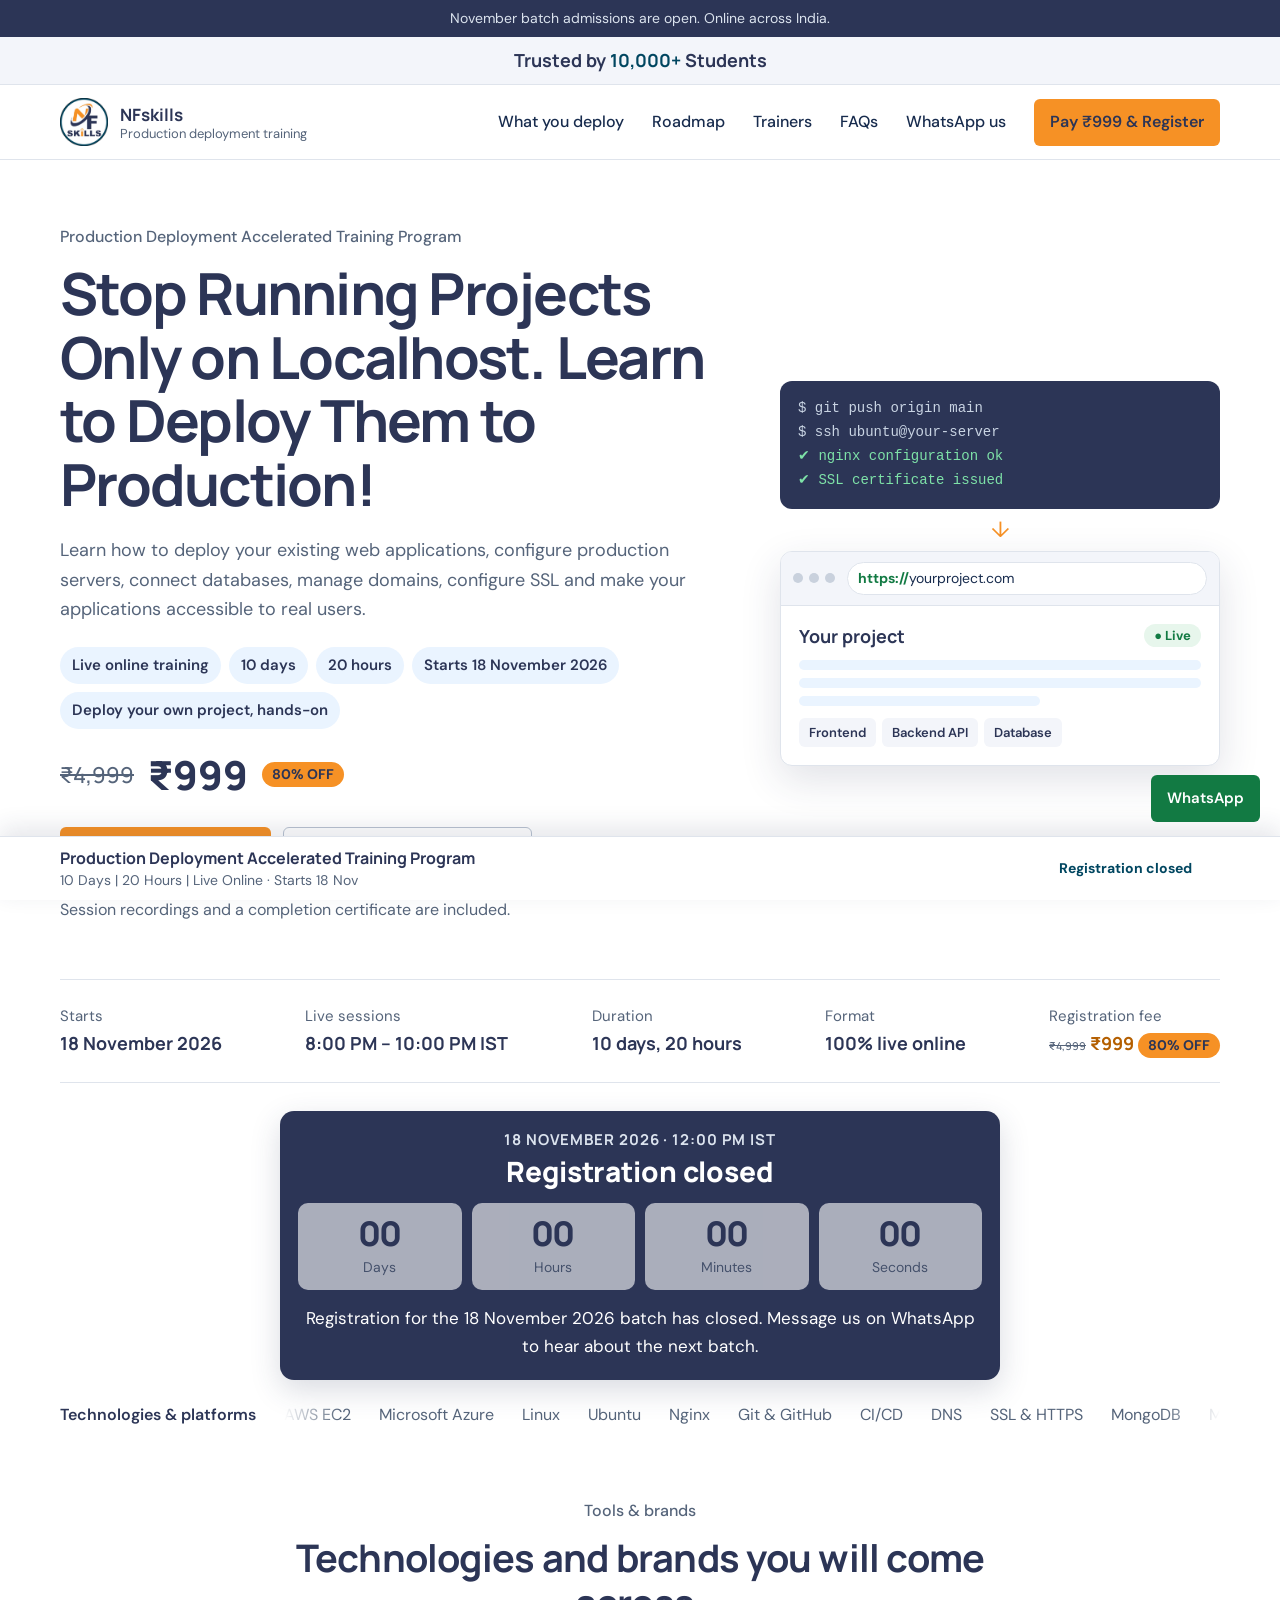
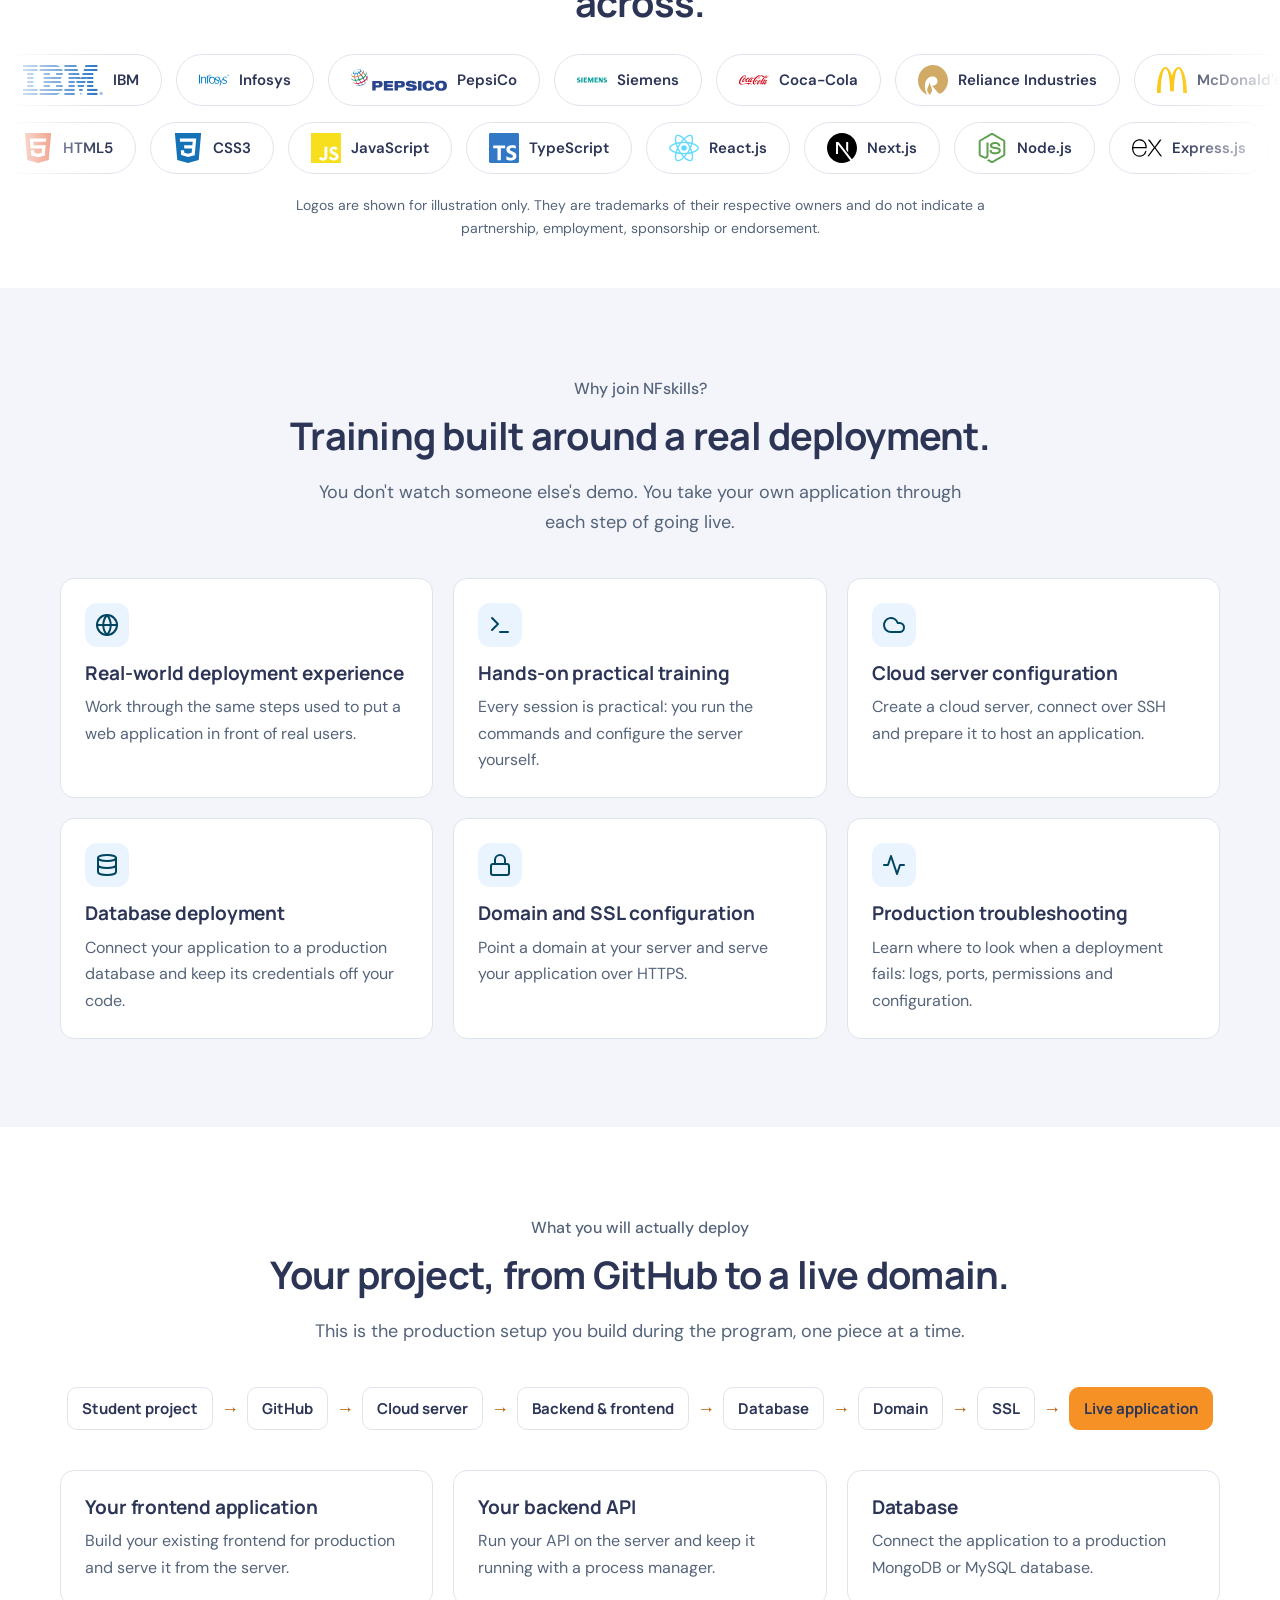
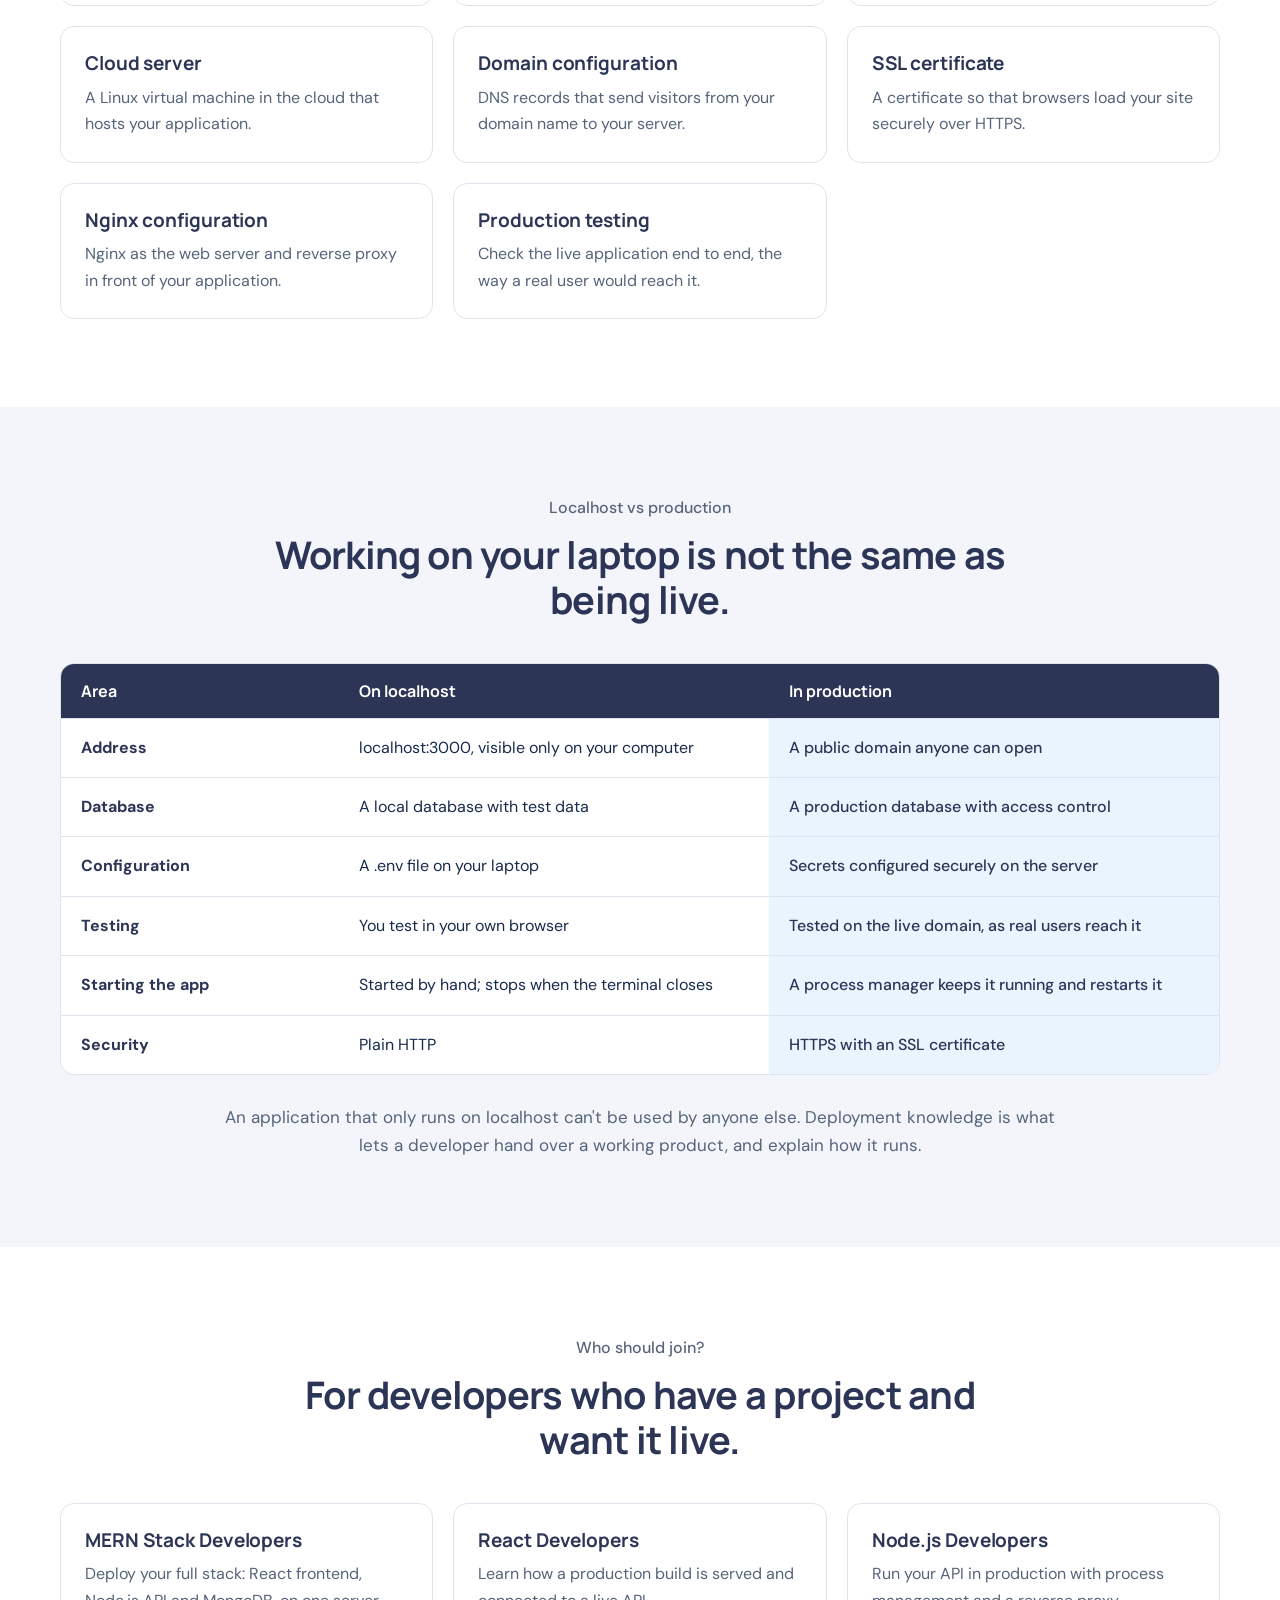
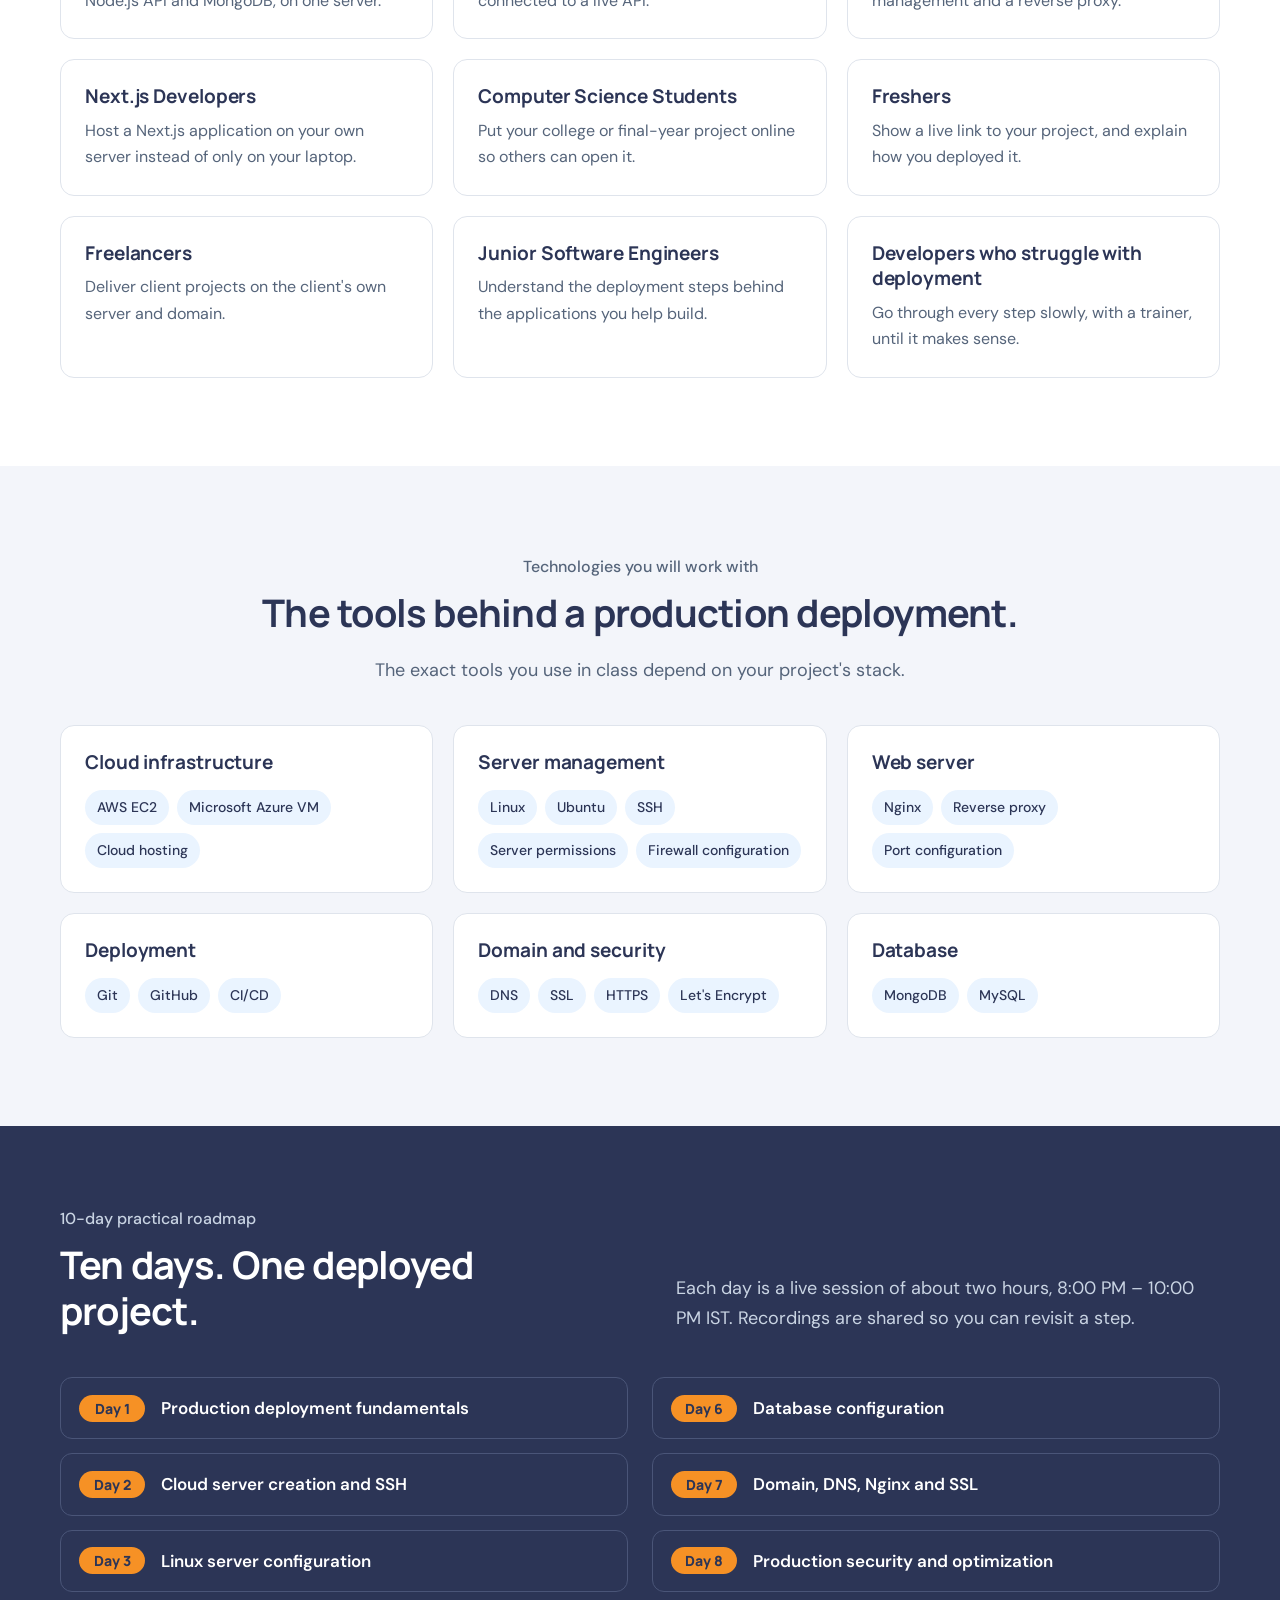
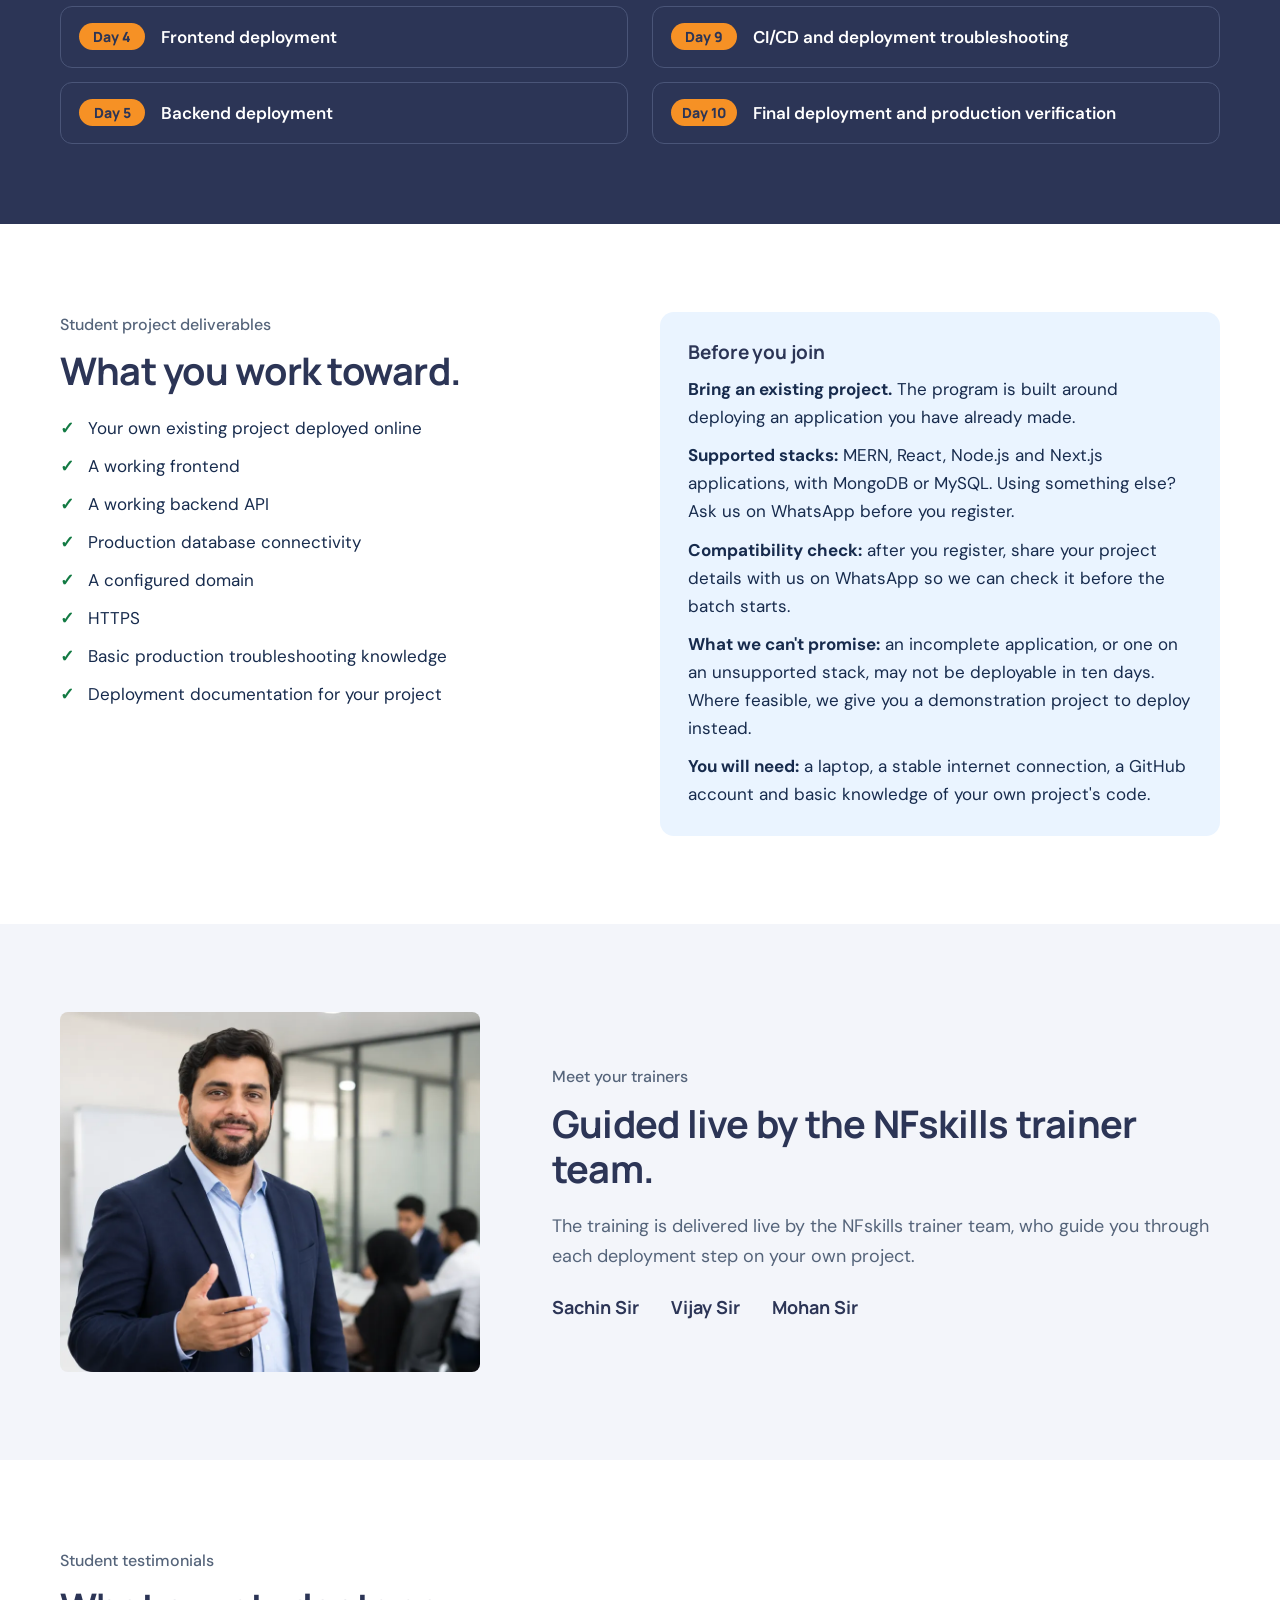
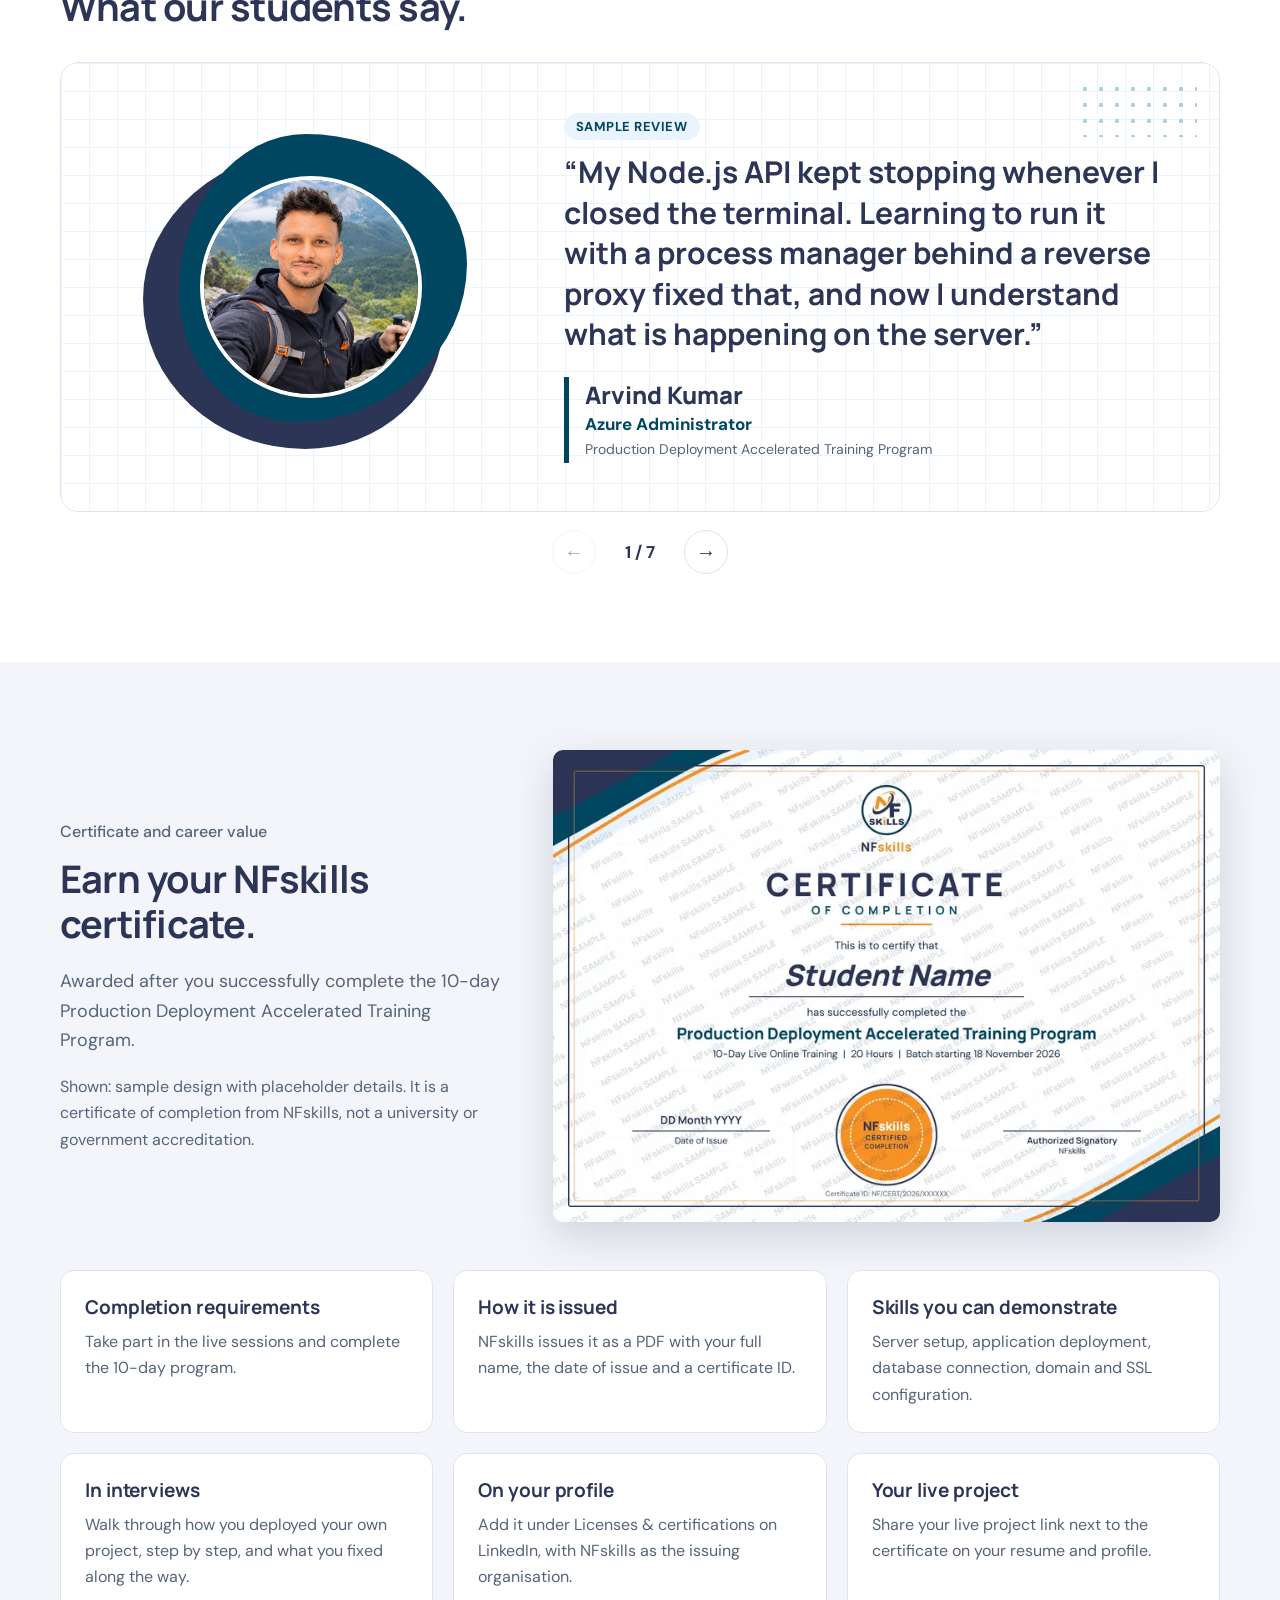
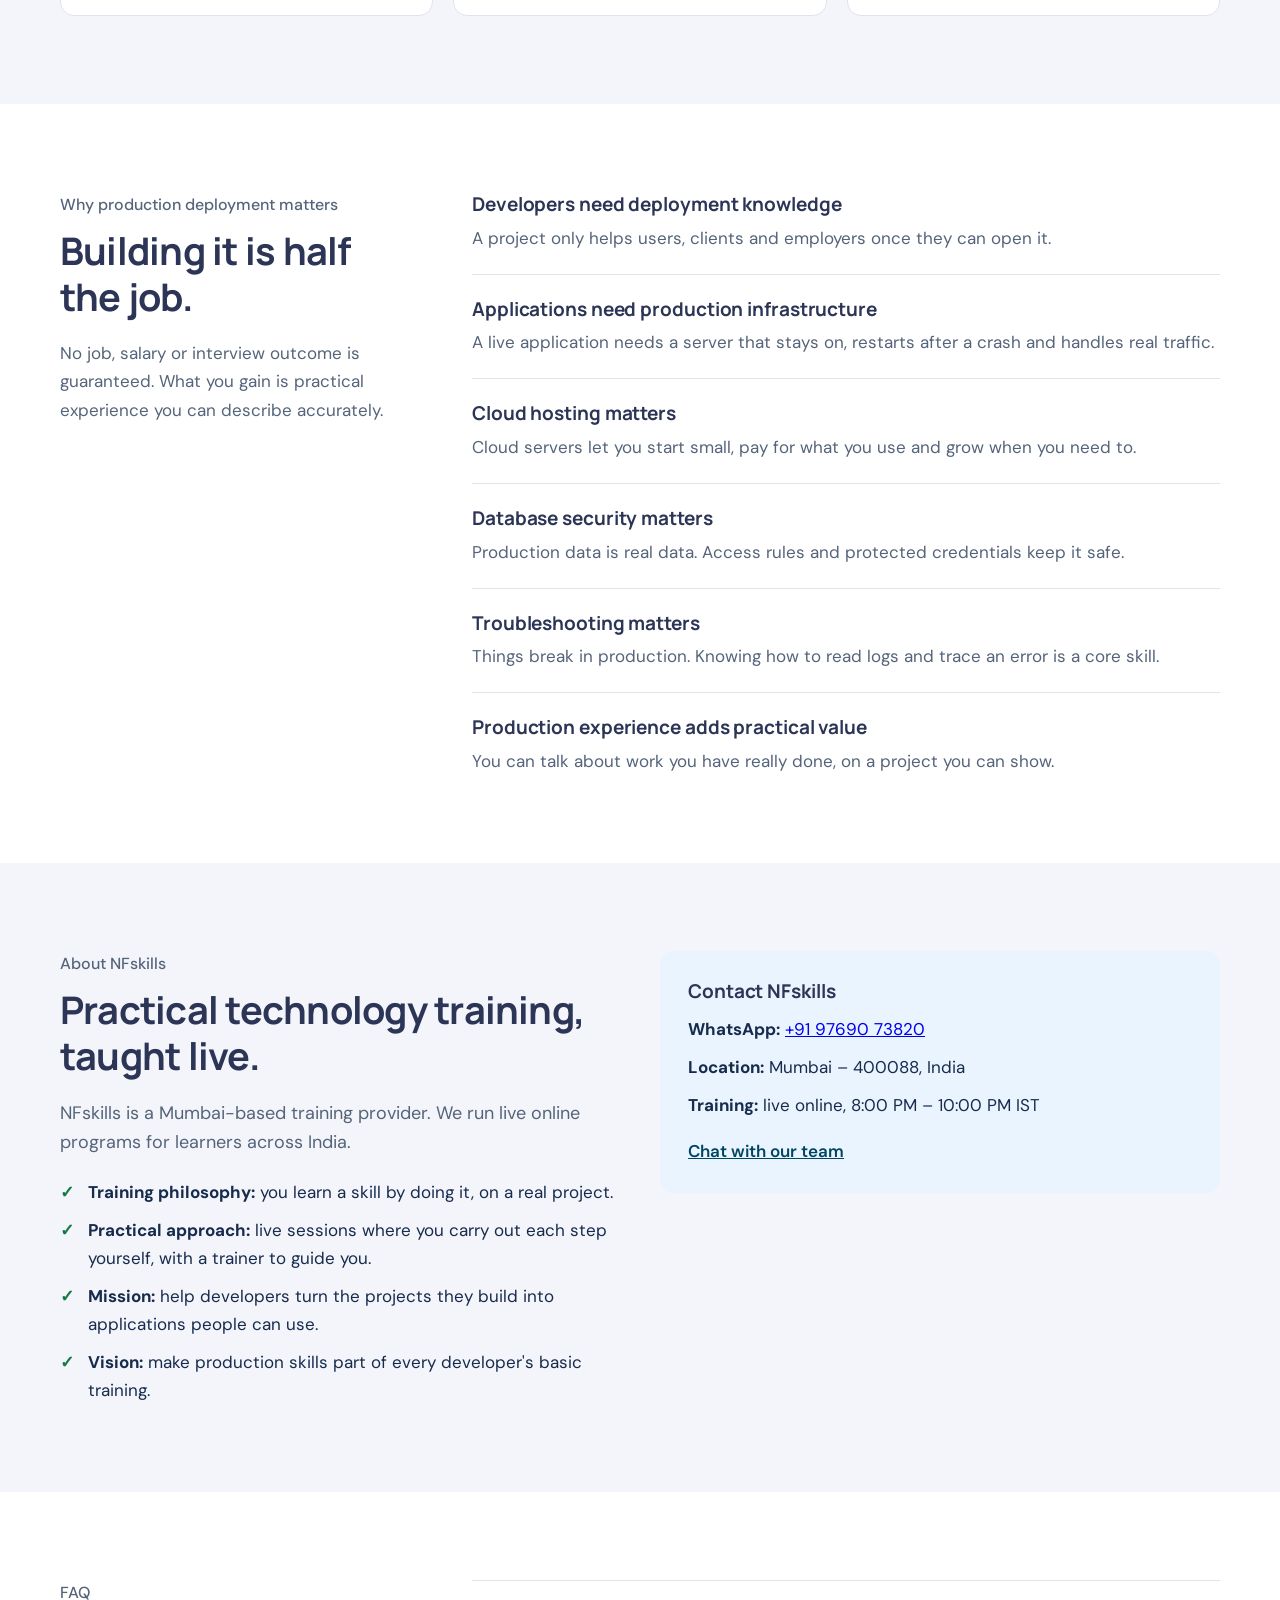
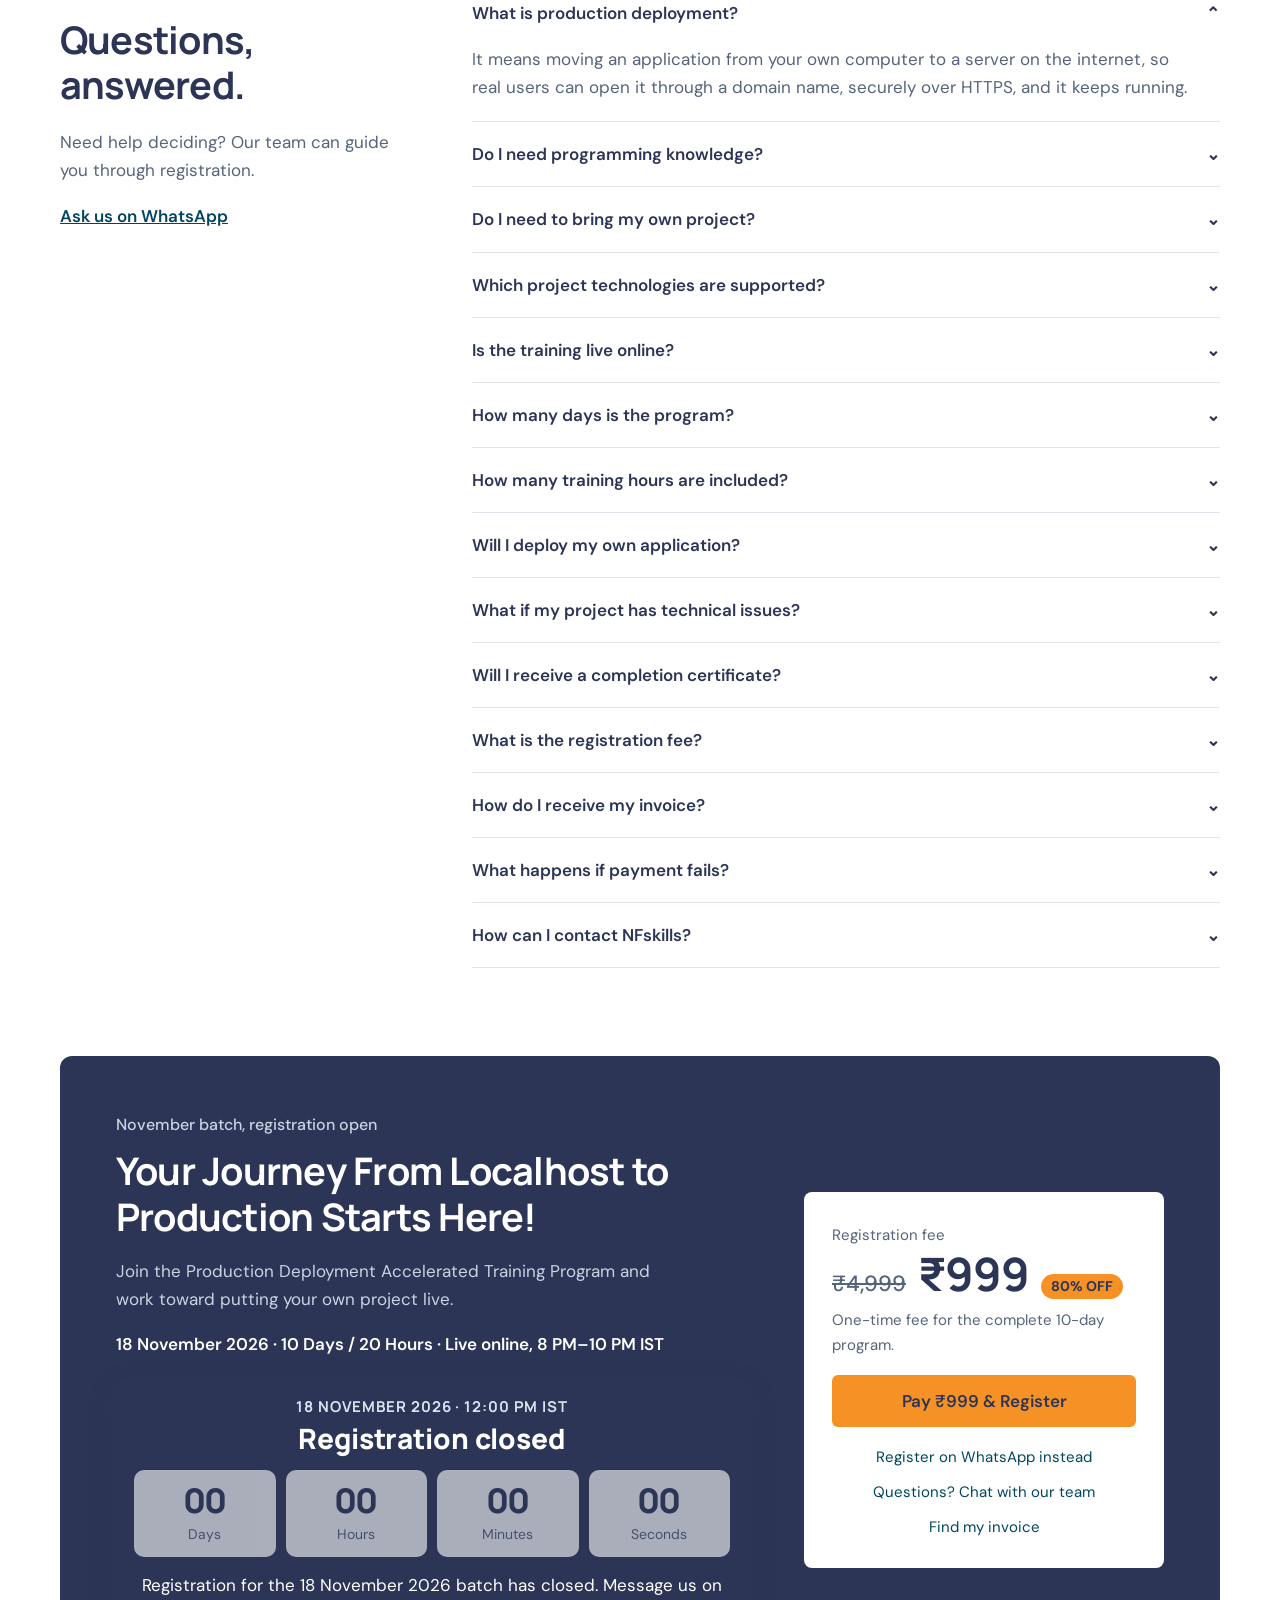
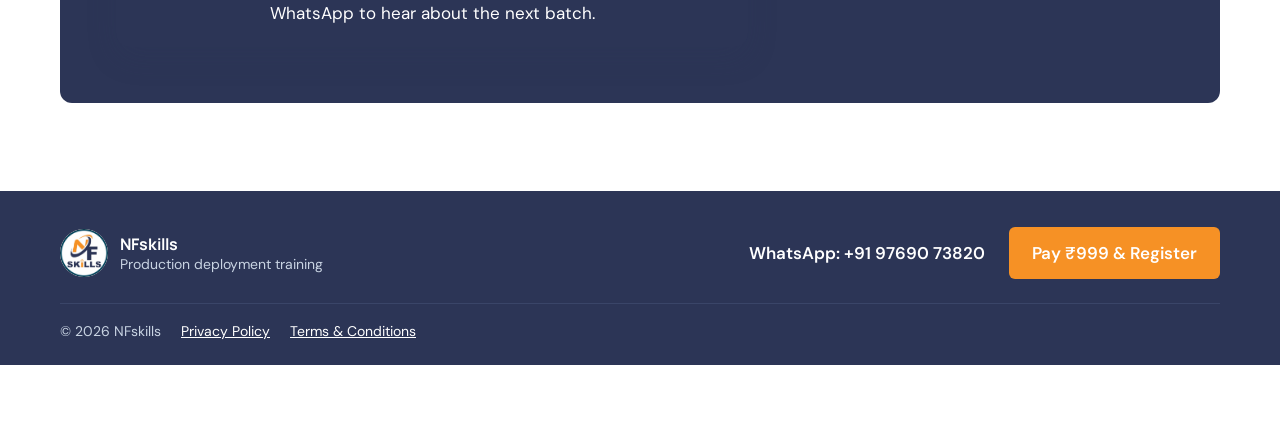
==== commit 649a6acf: "Move the batch start date to 18 November 2026 Updates the page, countdown deadline (12:00 PM IST, 18" ====
--- a/public/index.html
+++ b/public/index.html
@@ -5,9 +5,9 @@
     <meta charset="utf-8">
     <meta name="viewport" content="width=device-width, initial-scale=1, viewport-fit=cover">
     <meta name="theme-color" content="#2C3556">
-    <meta name="description" content="Deploy your own web application to production in a 10-day live online training: cloud server, database, domain, Nginx and SSL. 20 hours, starts 16 November 2026. Register for ₹999.">
-<meta property="og:type" content="website"><meta property="og:site_name" content="NFskills"><meta property="og:locale" content="en_IN"><meta property="og:title" content="Production Deployment Training: Take Your Project Live | NFskills"><meta property="og:description" content="Deploy your own web application to production in a 10-day live online training: cloud server, database, domain, Nginx and SSL. 20 hours, starts 16 November 2026. Register for ₹999."><meta name="twitter:card" content="summary">
-<script type="application/ld+json">{"@context":"https://schema.org","@type":"Course","name":"Production Deployment Accelerated Training Program","description":"A 10-day, 20-hour live online training in which students deploy their own existing web application to a production server with a database, domain, Nginx and SSL.","provider":{"@type":"EducationalOrganization","name":"NFskills","telephone":"+91-97690-73820","address":{"@type":"PostalAddress","addressLocality":"Mumbai","postalCode":"400088","addressCountry":"IN"}},"inLanguage":"en","teaches":["Cloud server setup","Linux server configuration","Nginx","Domain and DNS configuration","SSL and HTTPS","Database deployment","CI/CD","Deployment troubleshooting"],"offers":{"@type":"Offer","category":"Paid","price":"999","priceCurrency":"INR"},"hasCourseInstance":{"@type":"CourseInstance","courseMode":"Online","startDate":"2026-11-16","courseWorkload":"PT20H"}}</script>
+    <meta name="description" content="Deploy your own web application to production in a 10-day live online training: cloud server, database, domain, Nginx and SSL. 20 hours, starts 18 November 2026. Register for ₹999.">
+<meta property="og:type" content="website"><meta property="og:site_name" content="NFskills"><meta property="og:locale" content="en_IN"><meta property="og:title" content="Production Deployment Training: Take Your Project Live | NFskills"><meta property="og:description" content="Deploy your own web application to production in a 10-day live online training: cloud server, database, domain, Nginx and SSL. 20 hours, starts 18 November 2026. Register for ₹999."><meta name="twitter:card" content="summary">
+<script type="application/ld+json">{"@context":"https://schema.org","@type":"Course","name":"Production Deployment Accelerated Training Program","description":"A 10-day, 20-hour live online training in which students deploy their own existing web application to a production server with a database, domain, Nginx and SSL.","provider":{"@type":"EducationalOrganization","name":"NFskills","telephone":"+91-97690-73820","address":{"@type":"PostalAddress","addressLocality":"Mumbai","postalCode":"400088","addressCountry":"IN"}},"inLanguage":"en","teaches":["Cloud server setup","Linux server configuration","Nginx","Domain and DNS configuration","SSL and HTTPS","Database deployment","CI/CD","Deployment troubleshooting"],"offers":{"@type":"Offer","category":"Paid","price":"999","priceCurrency":"INR"},"hasCourseInstance":{"@type":"CourseInstance","courseMode":"Online","startDate":"2026-11-18","courseWorkload":"PT20H"}}</script>
     <title>Production Deployment Training: Take Your Project Live | NFskills</title>
     <link rel="icon" type="image/png" href="images/nfskills%20fav.png">
     <link rel="preload" href="fonts/manrope-latin.woff2" as="font" type="font/woff2" crossorigin><link rel="preload" href="fonts/dm-sans-latin.woff2" as="font" type="font/woff2" crossorigin>
@@ -1295,7 +1295,7 @@
                         <p class="label">Production Deployment Accelerated Training Program</p>
                         <h1>Stop Running Projects Only on Localhost. Learn to Deploy Them to Production!</h1>
                         <p class="lead">Learn how to deploy your existing web applications, configure production servers, connect databases, manage domains, configure SSL and make your applications accessible to real users.</p>
-                        <ul class="chips" aria-label="Batch details"><li>Live online training</li><li>10 days</li><li>20 hours</li><li>Starts 16 November 2026</li><li>Deploy your own project, hands-on</li></ul>
+                        <ul class="chips" aria-label="Batch details"><li>Live online training</li><li>10 days</li><li>20 hours</li><li>Starts 18 November 2026</li><li>Deploy your own project, hands-on</li></ul>
                         <p class="hero-price"><s class="was"><span class="sr">Original price </span>₹4,999</s><span><span class="sr">Now </span>₹999</span><span class="off">80% OFF</span></p>
                         <div class="actions"><a class="btn primary js-pay" href="#register">Pay ₹999 &amp; Register</a><a class="btn secondary" href="#roadmap">See the 10-day roadmap</a></div>
                         <p class="hero-note">Session recordings and a completion certificate are included.</p>
@@ -1314,7 +1314,7 @@
                     </div>
                 </div>
                 <dl class="batch">
-                    <div><dt>Starts</dt><dd>16 November 2026</dd></div>
+                    <div><dt>Starts</dt><dd>18 November 2026</dd></div>
                     <div><dt>Live sessions</dt><dd>8:00 PM – 10:00 PM IST</dd></div>
                     <div><dt>Duration</dt><dd>10 days, 20 hours</dd></div>
                     <div><dt>Format</dt><dd>100% live online</dd></div>
@@ -1568,7 +1568,7 @@
                         <div class="faq-a">Yes. All sessions are live and online, from 8:00 PM to 10:00 PM IST. Session recordings are provided.</div>
                     </div>
                     <div class="faq-item"><button class="faq-q" type="button" aria-expanded="false">How many days is the program? <span aria-hidden="true">⌄</span></button>
-                        <div class="faq-a">10 days. The batch starts on 16 November 2026.</div>
+                        <div class="faq-a">10 days. The batch starts on 18 November 2026.</div>
                     </div>
                     <div class="faq-item"><button class="faq-q" type="button" aria-expanded="false">How many training hours are included? <span aria-hidden="true">⌄</span></button>
                         <div class="faq-a">20 hours in total, about two hours each day.</div>
@@ -1604,7 +1604,7 @@
                     <p class="label">November batch, registration open</p>
                     <h2>Your Journey From Localhost to Production Starts Here!</h2>
                     <p>Join the Production Deployment Accelerated Training Program and work toward putting your own project live.</p>
-                    <p class="when">16 November 2026 · 10 Days / 20 Hours · Live online, 8 PM–10 PM IST</p>
+                    <p class="when">18 November 2026 · 10 Days / 20 Hours · Live online, 8 PM–10 PM IST</p>
                     <div class="countdown" data-countdown data-no-cta hidden></div>
                 </div>
                 <div class="checkout"><small>Registration fee</small><div class="price"><s class="was"><span class="sr">Original price </span>₹4,999</s><strong><span class="sr">Now </span>₹999</strong><span class="off">80% OFF</span></div>
@@ -1624,7 +1624,7 @@
     </footer>
     <div class="sticky-reg" id="stickyReg" hidden>
         <div class="container sr-row">
-            <div class="sr-info"><b><span class="sr-long">Production Deployment Accelerated Training Program</span><span class="sr-short">Production Deployment Program</span></b><span class="sr-meta">10 Days | 20 Hours | Live Online<span class="sr-date"> · Starts 16 Nov</span></span><span class="off sr-off">80% OFF</span></div>
+            <div class="sr-info"><b><span class="sr-long">Production Deployment Accelerated Training Program</span><span class="sr-short">Production Deployment Program</span></b><span class="sr-meta">10 Days | 20 Hours | Live Online<span class="sr-date"> · Starts 18 Nov</span></span><span class="off sr-off">80% OFF</span></div>
             <div class="sr-cd"><small data-cd-label>Registration closes in</small><div class="sr-digits" aria-hidden="true"><span><b data-cd>00</b>d</span><span><b data-cd>00</b>h</span><span><b data-cd>00</b>m</span><span><b data-cd>00</b>s</span></div></div>
             <div class="sr-buy"><span class="sr-price"><s><span class="sr">Original price </span>₹4,999</s><strong><span class="sr">Now </span>₹999</strong></span><a class="btn primary js-pay" href="#register">Pay ₹999 &amp; Register</a></div>
         </div>
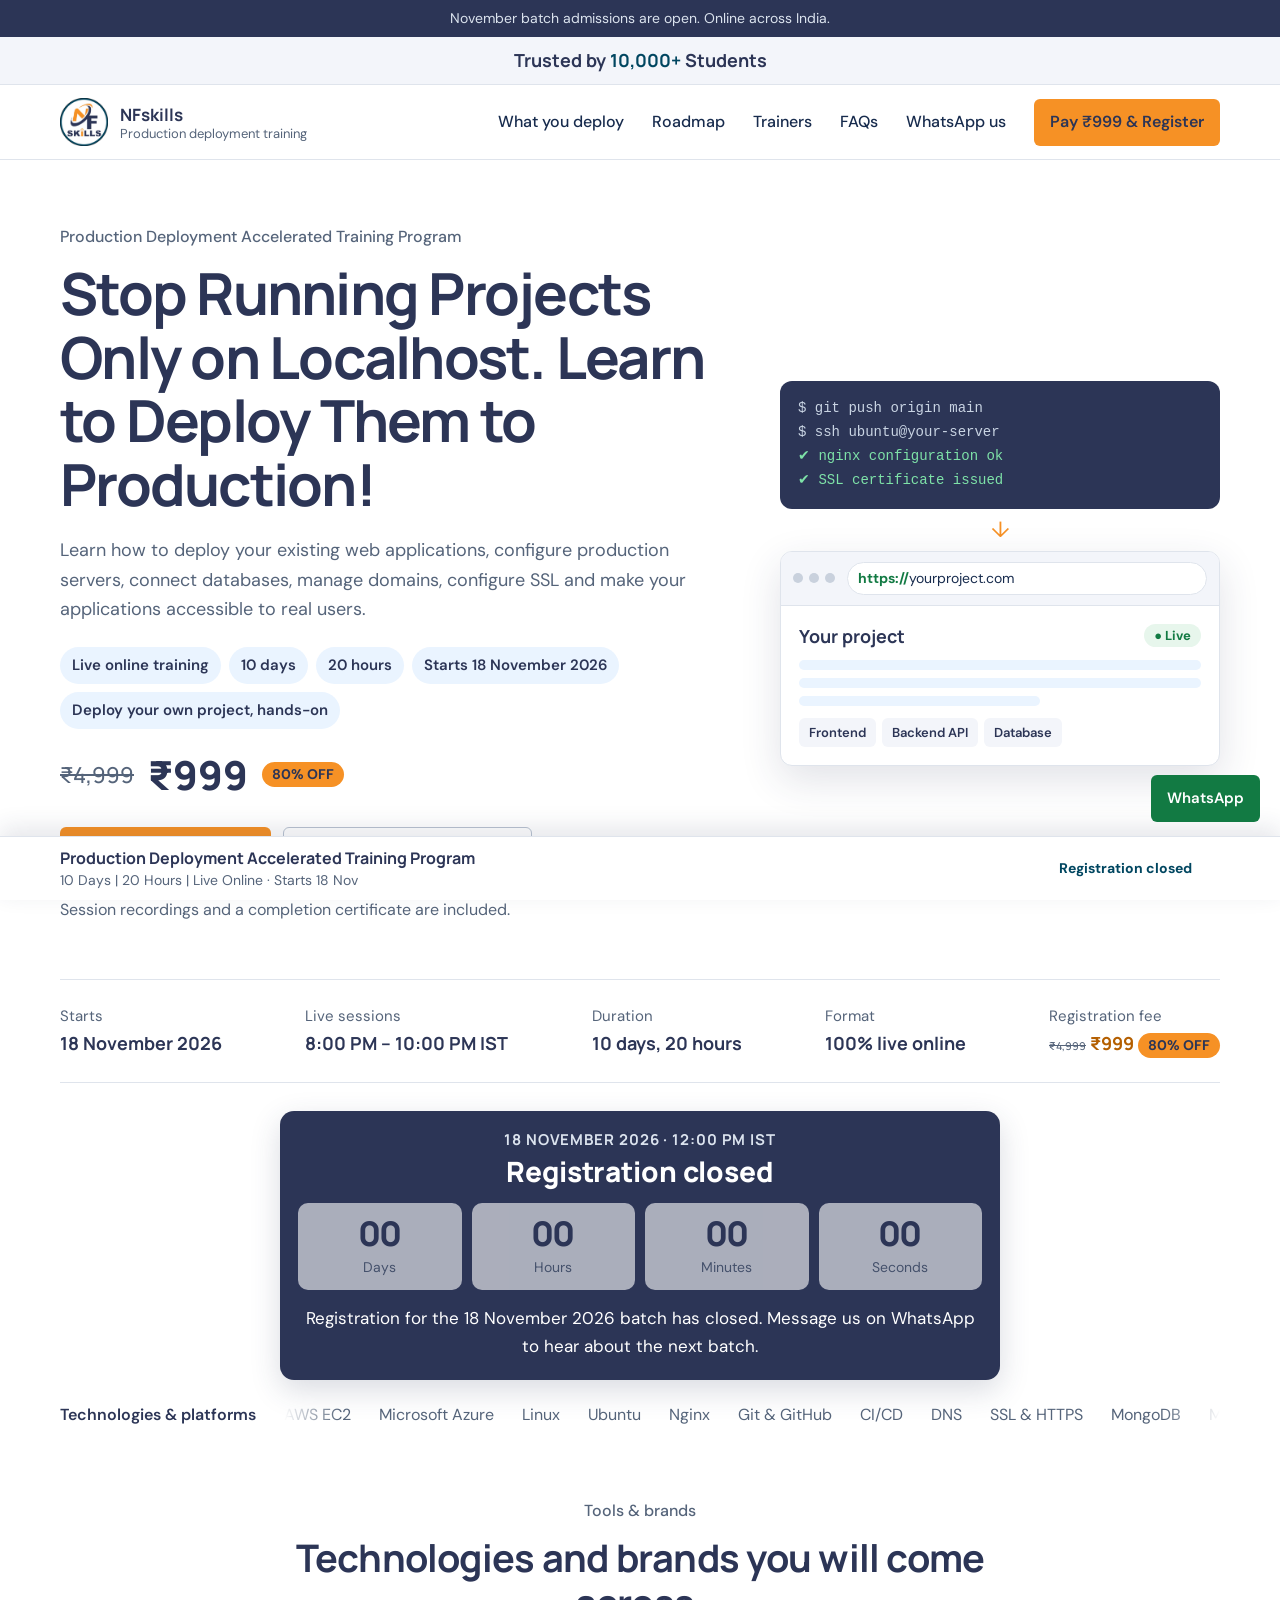
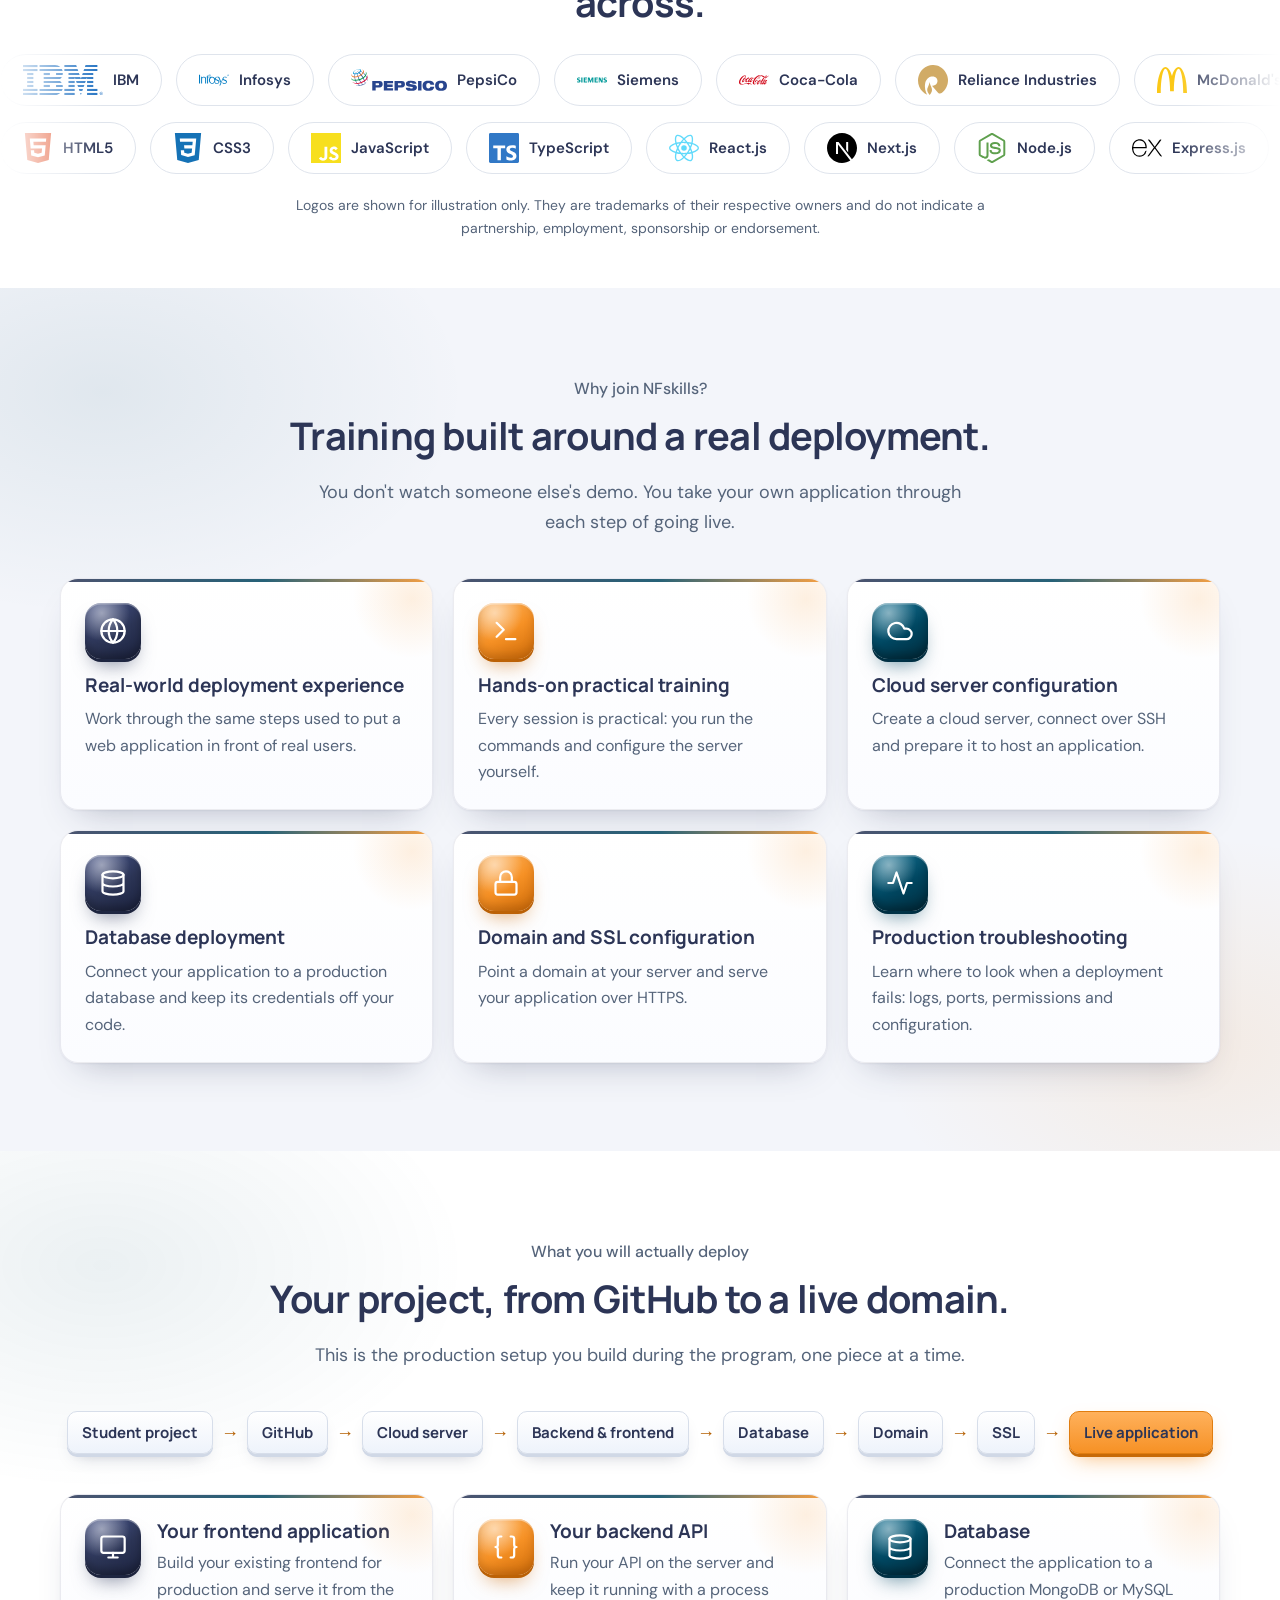
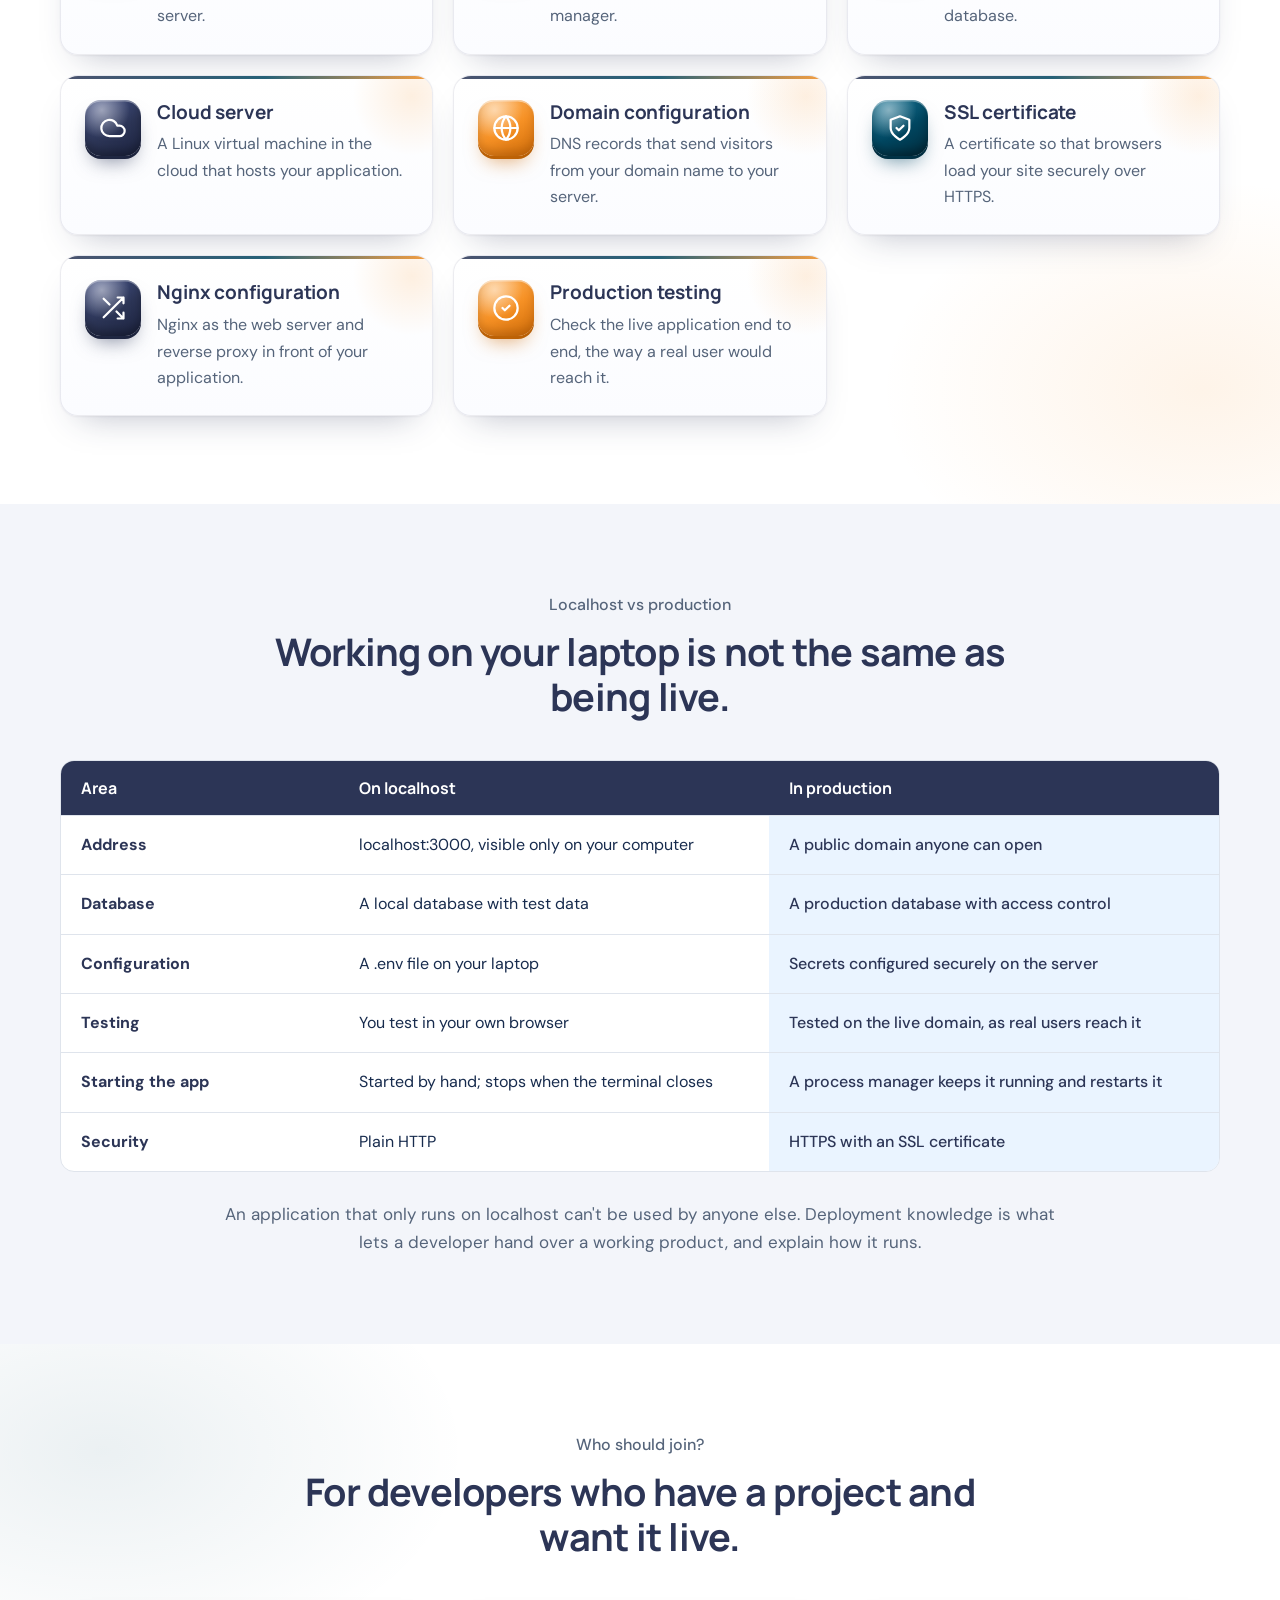
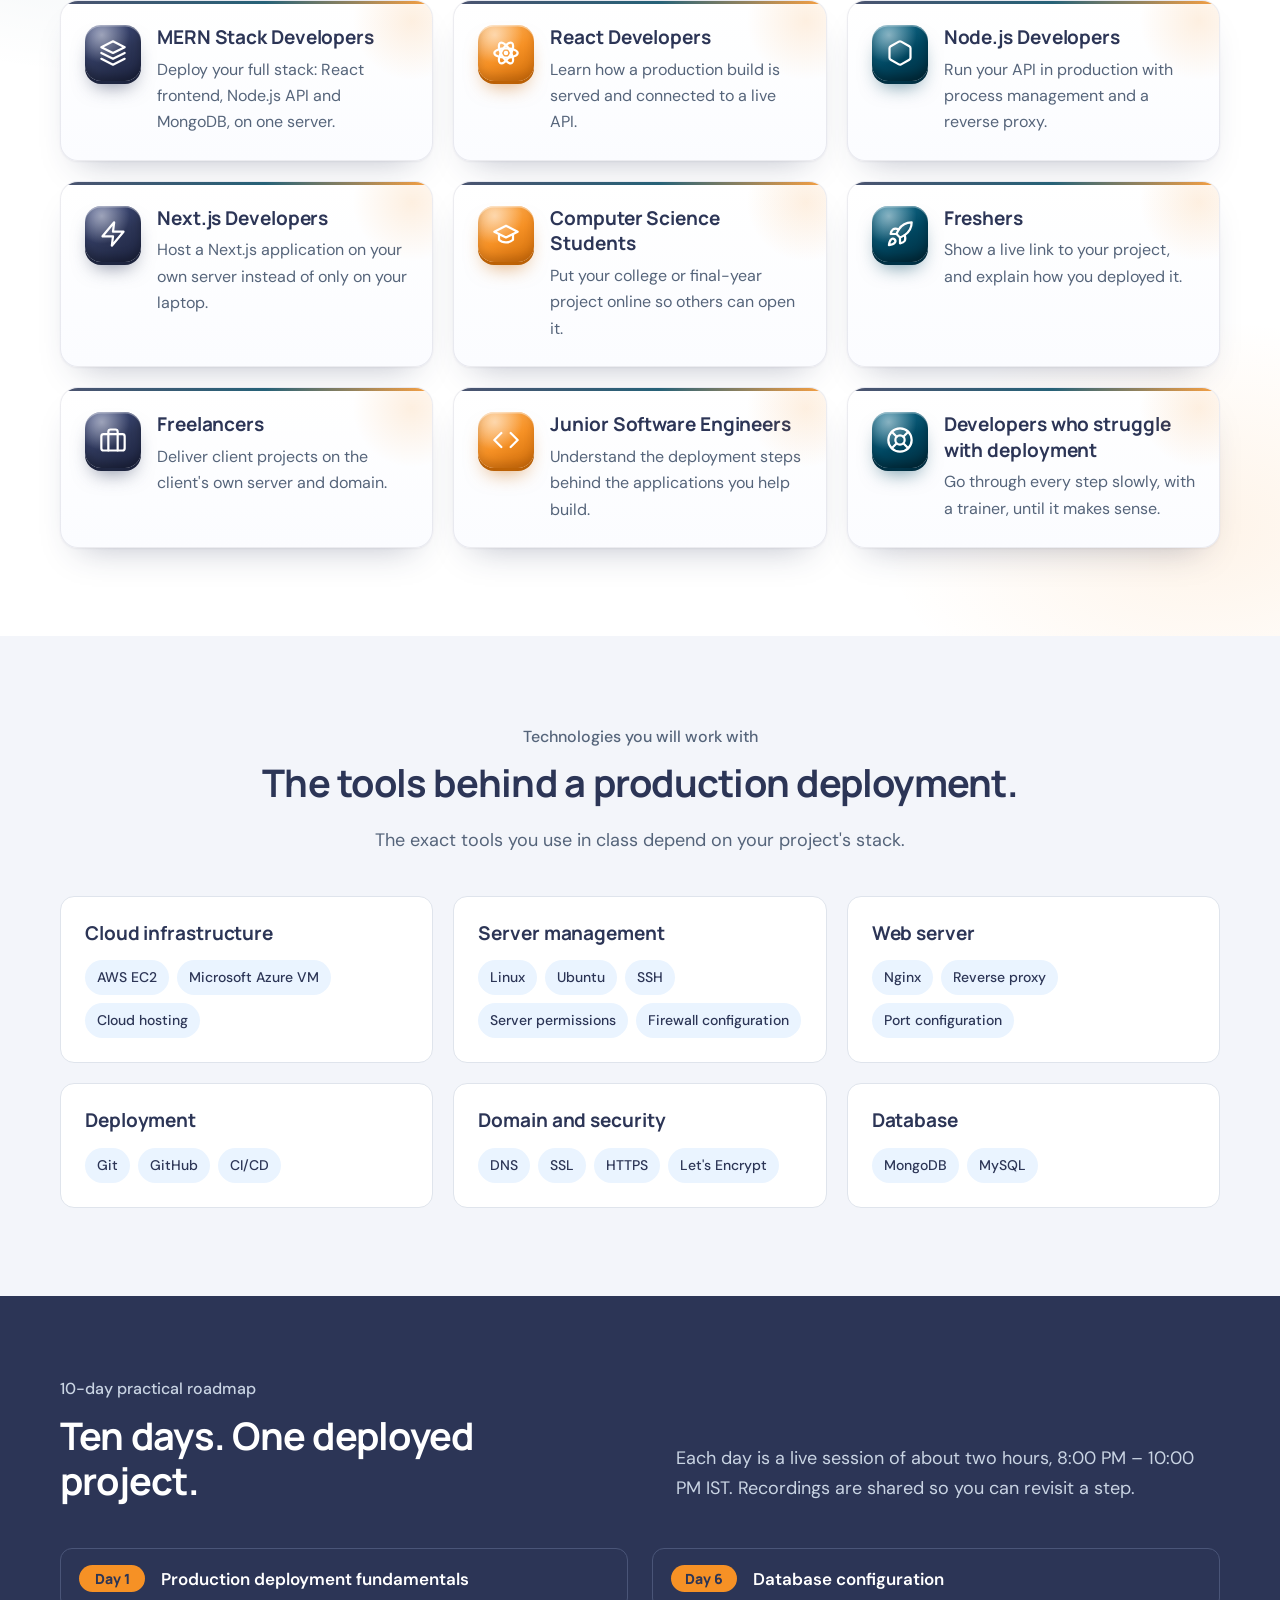
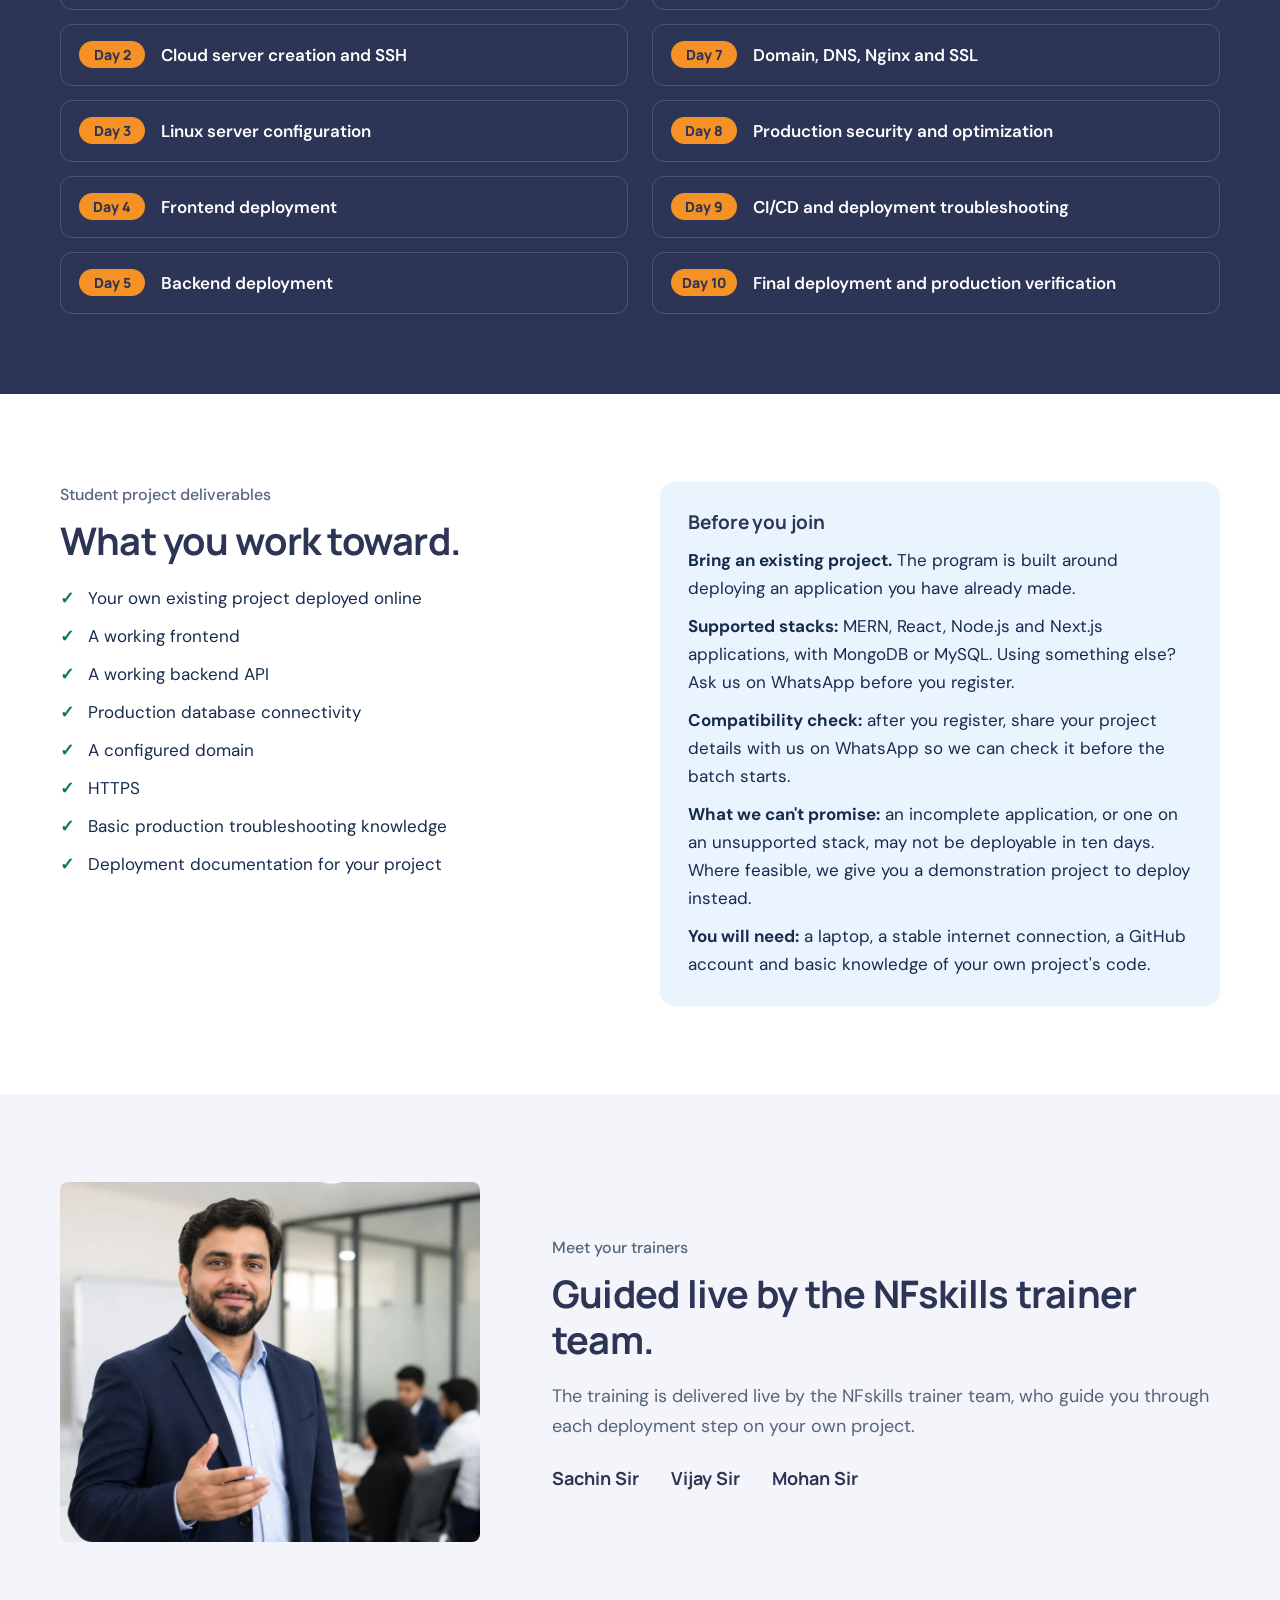
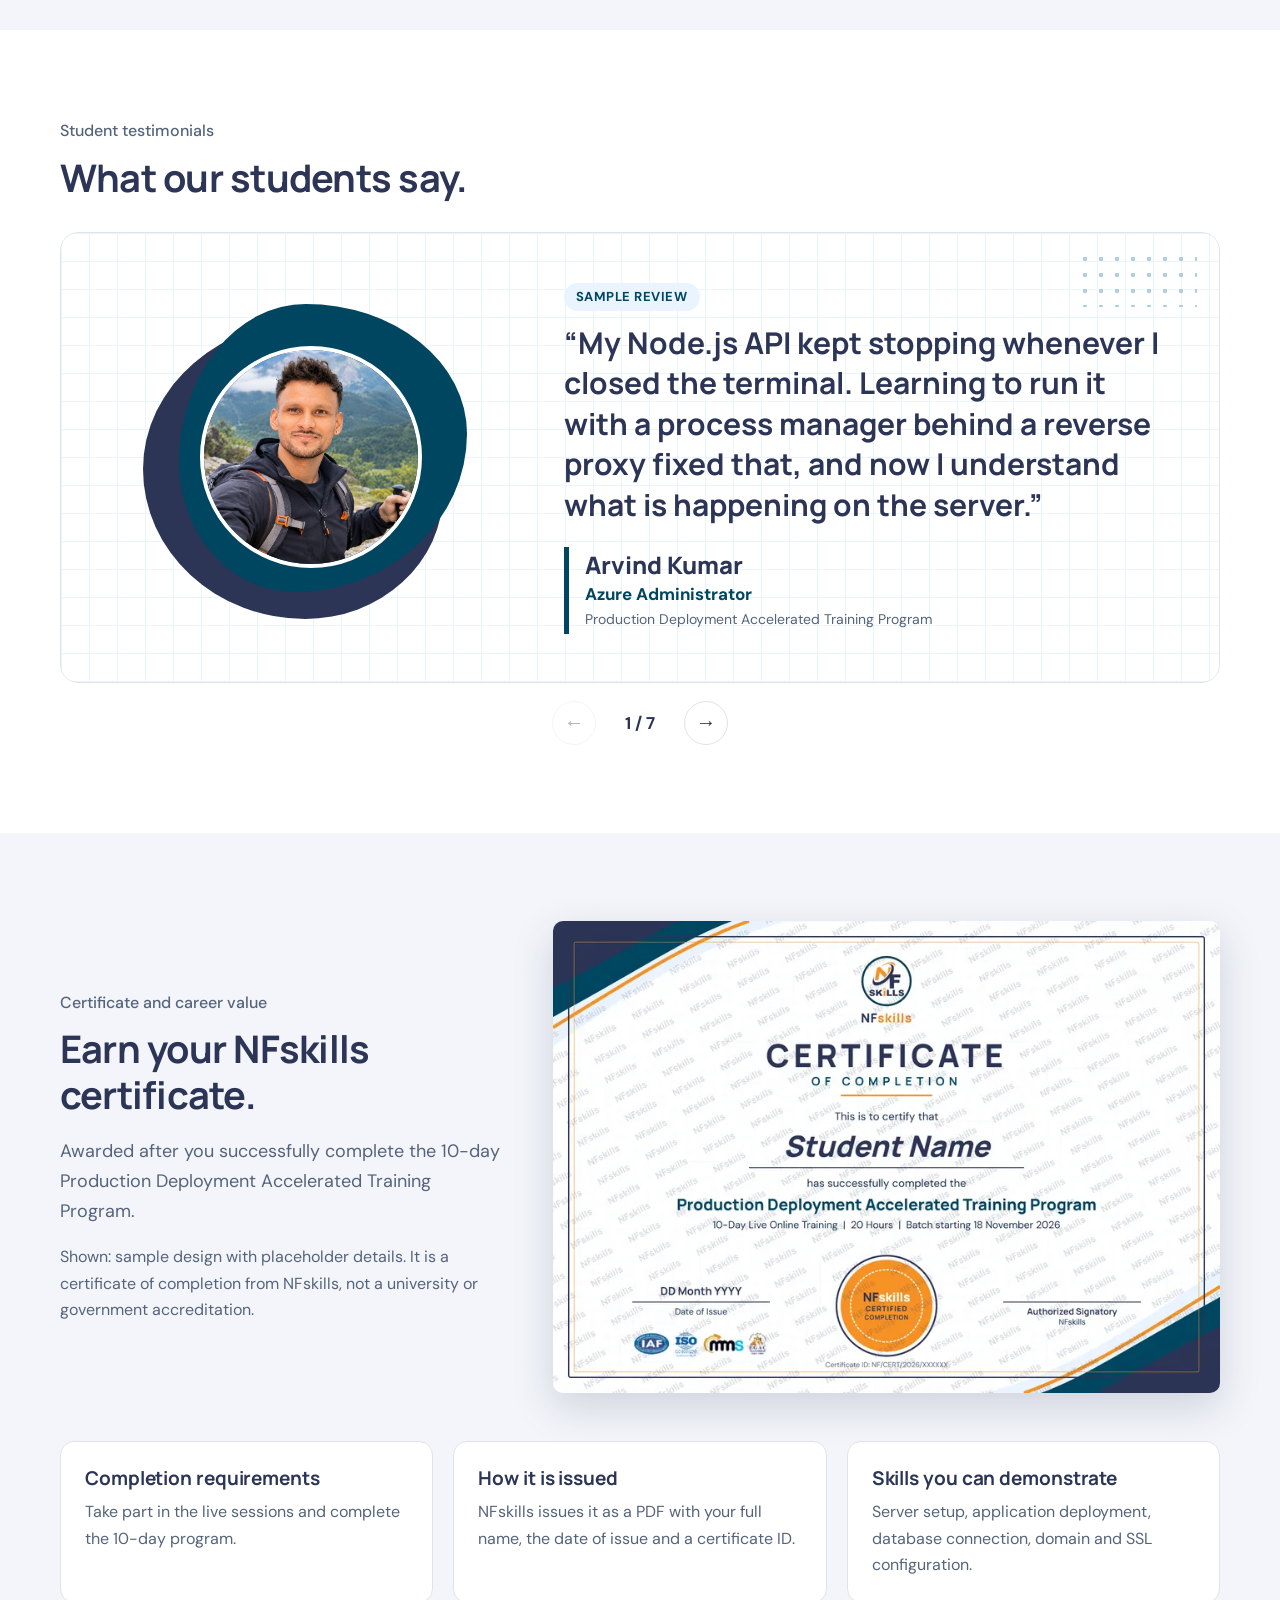
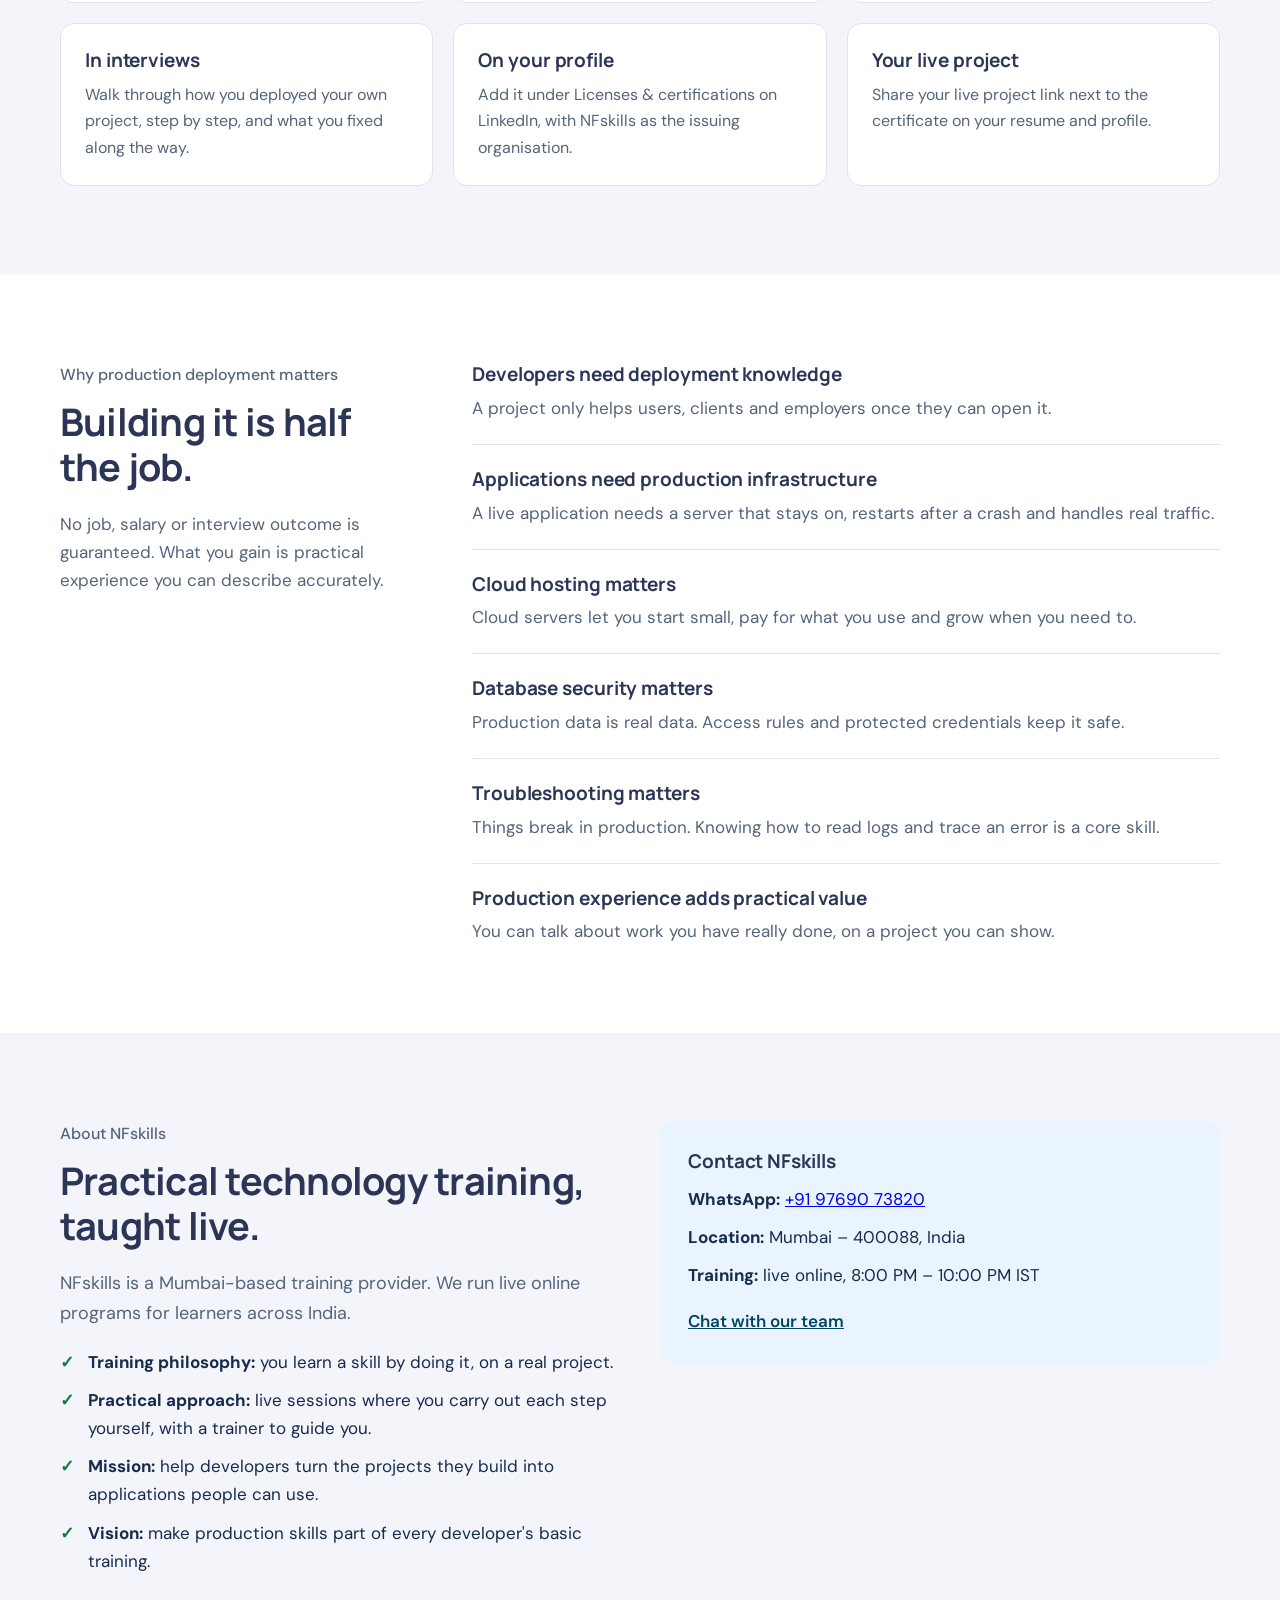
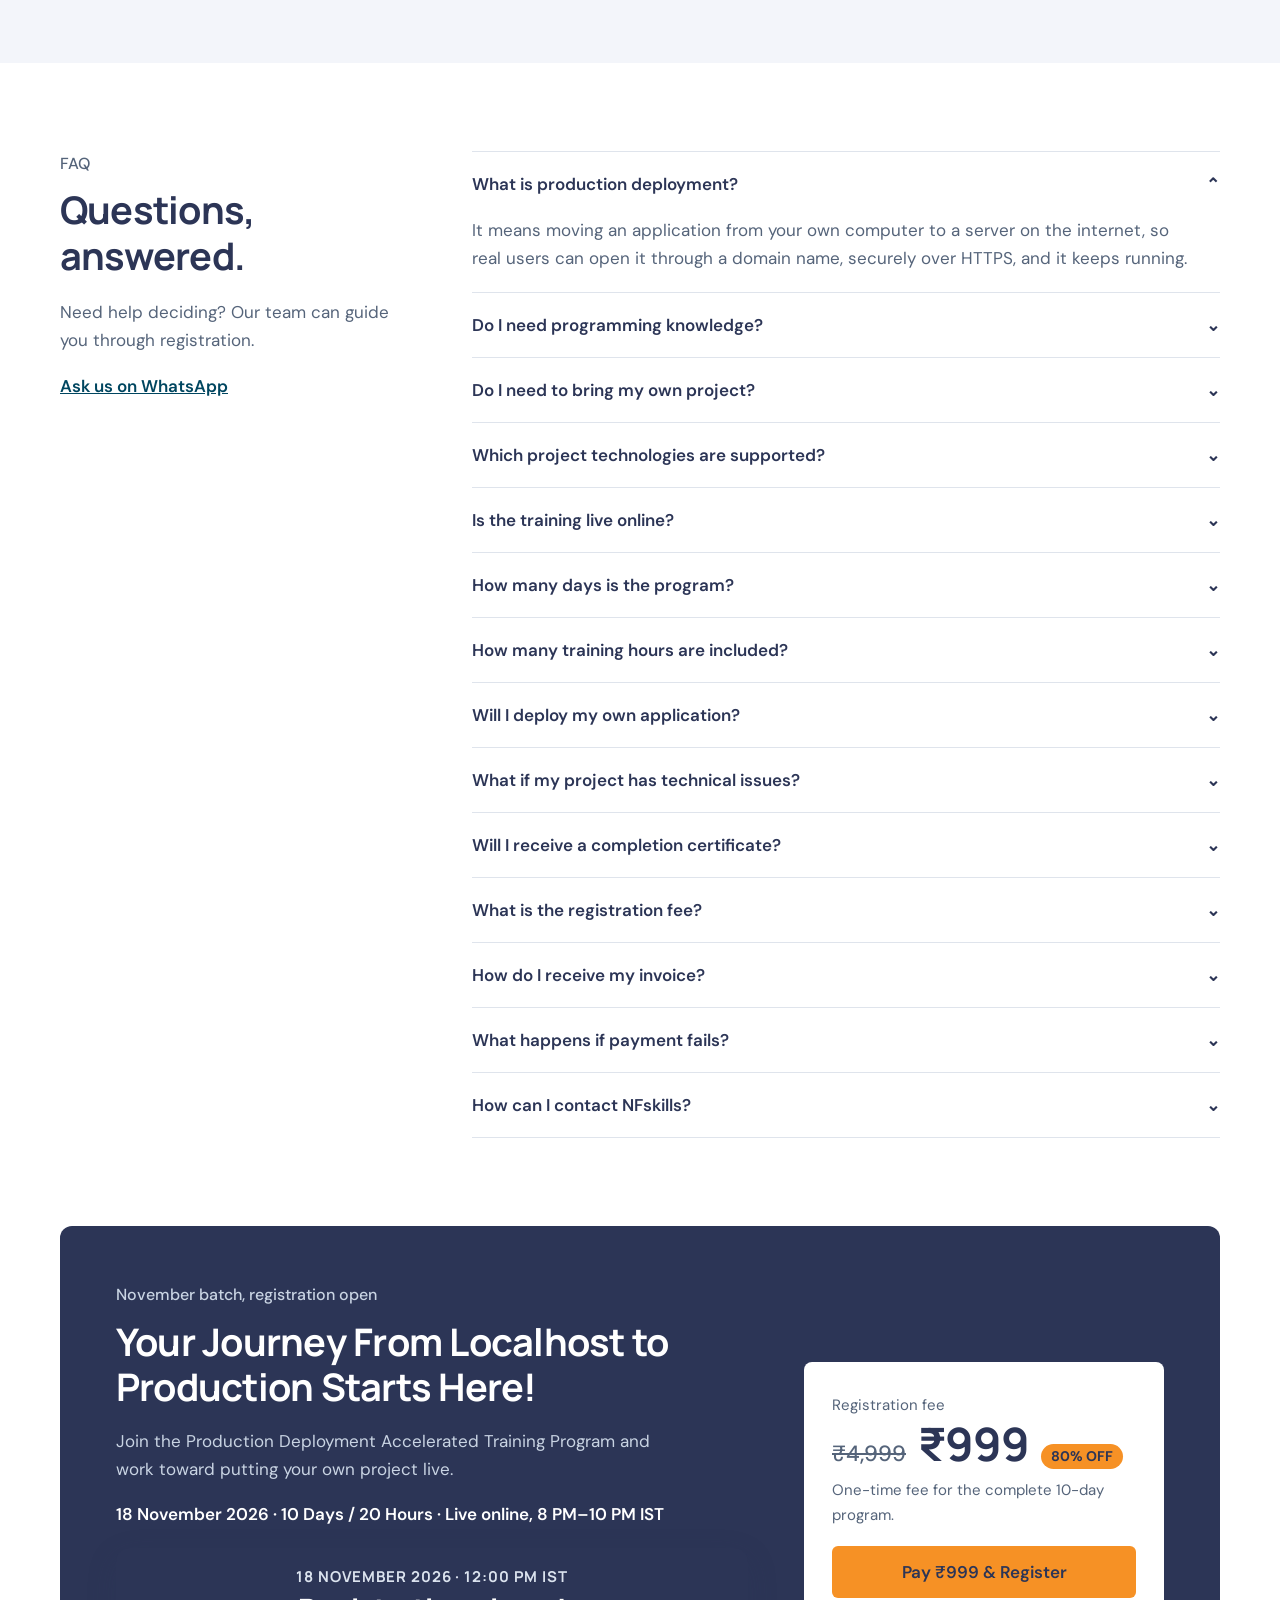
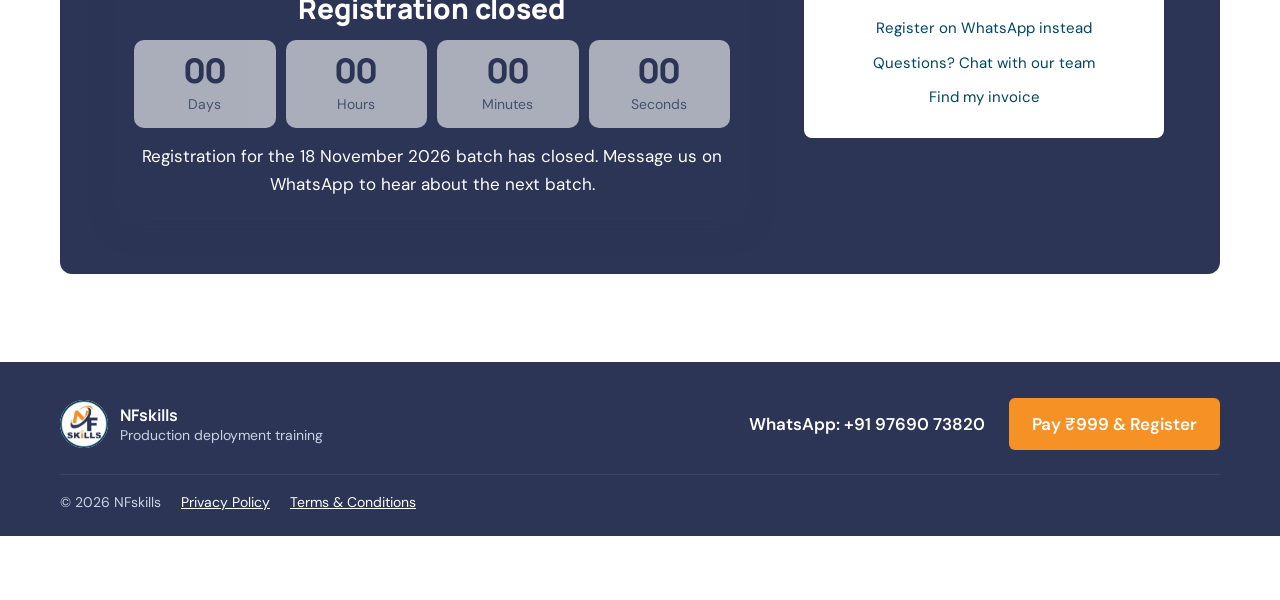
==== commit ff988b0b: "Premium 3D styling for the why-join, deploy and audience sections Glossy 3D icon tiles in navy, oran" ====
--- a/public/index.html
+++ b/public/index.html
@@ -1338,7 +1338,7 @@
         <section class="content tint" id="why">
             <div class="container">
                 <div class="center"><p class="label">Why join NFskills?</p><h2>Training built around a real deployment.</h2><p class="lead">You don't watch someone else's demo. You take your own application through each step of going live.</p></div>
-                <ul class="cards">
+                <ul class="cards fx">
                     <li class="card"><svg viewBox="0 0 24 24" aria-hidden="true"><circle cx="12" cy="12" r="10"/><path d="M2 12h20M12 2a15.3 15.3 0 0 1 0 20M12 2a15.3 15.3 0 0 0 0 20"/></svg><h3>Real-world deployment experience</h3><p>Work through the same steps used to put a web application in front of real users.</p></li>
                     <li class="card"><svg viewBox="0 0 24 24" aria-hidden="true"><path d="m4 17 6-6-6-6M12 19h8"/></svg><h3>Hands-on practical training</h3><p>Every session is practical: you run the commands and configure the server yourself.</p></li>
                     <li class="card"><svg viewBox="0 0 24 24" aria-hidden="true"><path d="M17.5 19H9a7 7 0 1 1 6.71-9h1.79a4.5 4.5 0 1 1 0 9Z"/></svg><h3>Cloud server configuration</h3><p>Create a cloud server, connect over SSH and prepare it to host an application.</p></li>
@@ -1352,16 +1352,16 @@
         <section class="content" id="deploy">
             <div class="container">
                 <div class="center"><p class="label">What you will actually deploy</p><h2>Your project, from GitHub to a live domain.</h2><p class="lead">This is the production setup you build during the program, one piece at a time.</p></div>
-                <ol class="flow" aria-label="Deployment flow"><li><span>Student project</span></li><li><span>GitHub</span></li><li><span>Cloud server</span></li><li><span>Backend &amp; frontend</span></li><li><span>Database</span></li><li><span>Domain</span></li><li><span>SSL</span></li><li><span>Live application</span></li></ol>
-                <ul class="cards">
-                    <li class="card"><h3>Your frontend application</h3><p>Build your existing frontend for production and serve it from the server.</p></li>
-                    <li class="card"><h3>Your backend API</h3><p>Run your API on the server and keep it running with a process manager.</p></li>
-                    <li class="card"><h3>Database</h3><p>Connect the application to a production MongoDB or MySQL database.</p></li>
-                    <li class="card"><h3>Cloud server</h3><p>A Linux virtual machine in the cloud that hosts your application.</p></li>
-                    <li class="card"><h3>Domain configuration</h3><p>DNS records that send visitors from your domain name to your server.</p></li>
-                    <li class="card"><h3>SSL certificate</h3><p>A certificate so that browsers load your site securely over HTTPS.</p></li>
-                    <li class="card"><h3>Nginx configuration</h3><p>Nginx as the web server and reverse proxy in front of your application.</p></li>
-                    <li class="card"><h3>Production testing</h3><p>Check the live application end to end, the way a real user would reach it.</p></li>
+                <ol class="flow fx-flow" aria-label="Deployment flow"><li><span>Student project</span></li><li><span>GitHub</span></li><li><span>Cloud server</span></li><li><span>Backend &amp; frontend</span></li><li><span>Database</span></li><li><span>Domain</span></li><li><span>SSL</span></li><li><span>Live application</span></li></ol>
+                <ul class="cards fx fx-row">
+                    <li class="card"><svg viewBox="0 0 24 24" aria-hidden="true"><rect x="2" y="3" width="20" height="14" rx="2"/><path d="M8 21h8M12 17v4"/></svg><div><h3>Your frontend application</h3><p>Build your existing frontend for production and serve it from the server.</p></div></li>
+                    <li class="card"><svg viewBox="0 0 24 24" aria-hidden="true"><path d="M8 3H7a2 2 0 0 0-2 2v5a2 2 0 0 1-2 2 2 2 0 0 1 2 2v5a2 2 0 0 0 2 2h1M16 3h1a2 2 0 0 1 2 2v5a2 2 0 0 0 2 2 2 2 0 0 0-2 2v5a2 2 0 0 1-2 2h-1"/></svg><div><h3>Your backend API</h3><p>Run your API on the server and keep it running with a process manager.</p></div></li>
+                    <li class="card"><svg viewBox="0 0 24 24" aria-hidden="true"><ellipse cx="12" cy="5" rx="9" ry="3"/><path d="M3 5v14a9 3 0 0 0 18 0V5M3 12a9 3 0 0 0 18 0"/></svg><div><h3>Database</h3><p>Connect the application to a production MongoDB or MySQL database.</p></div></li>
+                    <li class="card"><svg viewBox="0 0 24 24" aria-hidden="true"><path d="M17.5 19H9a7 7 0 1 1 6.71-9h1.79a4.5 4.5 0 1 1 0 9Z"/></svg><div><h3>Cloud server</h3><p>A Linux virtual machine in the cloud that hosts your application.</p></div></li>
+                    <li class="card"><svg viewBox="0 0 24 24" aria-hidden="true"><circle cx="12" cy="12" r="10"/><path d="M2 12h20M12 2a15.3 15.3 0 0 1 0 20M12 2a15.3 15.3 0 0 0 0 20"/></svg><div><h3>Domain configuration</h3><p>DNS records that send visitors from your domain name to your server.</p></div></li>
+                    <li class="card"><svg viewBox="0 0 24 24" aria-hidden="true"><path d="M12 22s8-4 8-10V5l-8-3-8 3v7c0 6 8 10 8 10Z"/><path d="m9 12 2 2 4-4"/></svg><div><h3>SSL certificate</h3><p>A certificate so that browsers load your site securely over HTTPS.</p></div></li>
+                    <li class="card"><svg viewBox="0 0 24 24" aria-hidden="true"><path d="M16 3h5v5M4 20 21 3M21 16v5h-5M15 15l6 6M4 4l5 5"/></svg><div><h3>Nginx configuration</h3><p>Nginx as the web server and reverse proxy in front of your application.</p></div></li>
+                    <li class="card"><svg viewBox="0 0 24 24" aria-hidden="true"><circle cx="12" cy="12" r="10"/><path d="m9 12 2 2 4-4"/></svg><div><h3>Production testing</h3><p>Check the live application end to end, the way a real user would reach it.</p></div></li>
                 </ul>
             </div>
         </section>
@@ -1387,16 +1387,16 @@
         <section class="content" id="audience">
             <div class="container">
                 <div class="center"><p class="label">Who should join?</p><h2>For developers who have a project and want it live.</h2></div>
-                <ul class="cards">
-                    <li class="card"><h3>MERN Stack Developers</h3><p>Deploy your full stack: React frontend, Node.js API and MongoDB, on one server.</p></li>
-                    <li class="card"><h3>React Developers</h3><p>Learn how a production build is served and connected to a live API.</p></li>
-                    <li class="card"><h3>Node.js Developers</h3><p>Run your API in production with process management and a reverse proxy.</p></li>
-                    <li class="card"><h3>Next.js Developers</h3><p>Host a Next.js application on your own server instead of only on your laptop.</p></li>
-                    <li class="card"><h3>Computer Science Students</h3><p>Put your college or final-year project online so others can open it.</p></li>
-                    <li class="card"><h3>Freshers</h3><p>Show a live link to your project, and explain how you deployed it.</p></li>
-                    <li class="card"><h3>Freelancers</h3><p>Deliver client projects on the client's own server and domain.</p></li>
-                    <li class="card"><h3>Junior Software Engineers</h3><p>Understand the deployment steps behind the applications you help build.</p></li>
-                    <li class="card"><h3>Developers who struggle with deployment</h3><p>Go through every step slowly, with a trainer, until it makes sense.</p></li>
+                <ul class="cards fx fx-row">
+                    <li class="card"><svg viewBox="0 0 24 24" aria-hidden="true"><path d="m12 2 10 5-10 5L2 7Z"/><path d="m2 17 10 5 10-5M2 12l10 5 10-5"/></svg><div><h3>MERN Stack Developers</h3><p>Deploy your full stack: React frontend, Node.js API and MongoDB, on one server.</p></div></li>
+                    <li class="card"><svg viewBox="0 0 24 24" aria-hidden="true"><circle cx="12" cy="12" r="1"/><ellipse cx="12" cy="12" rx="10" ry="4"/><ellipse cx="12" cy="12" rx="10" ry="4" transform="rotate(60 12 12)"/><ellipse cx="12" cy="12" rx="10" ry="4" transform="rotate(120 12 12)"/></svg><div><h3>React Developers</h3><p>Learn how a production build is served and connected to a live API.</p></div></li>
+                    <li class="card"><svg viewBox="0 0 24 24" aria-hidden="true"><path d="M21 16V8a2 2 0 0 0-1-1.73l-7-4a2 2 0 0 0-2 0l-7 4A2 2 0 0 0 3 8v8a2 2 0 0 0 1 1.73l7 4a2 2 0 0 0 2 0l7-4A2 2 0 0 0 21 16Z"/></svg><div><h3>Node.js Developers</h3><p>Run your API in production with process management and a reverse proxy.</p></div></li>
+                    <li class="card"><svg viewBox="0 0 24 24" aria-hidden="true"><path d="M13 2 3 14h9l-1 8 10-12h-9l1-8Z"/></svg><div><h3>Next.js Developers</h3><p>Host a Next.js application on your own server instead of only on your laptop.</p></div></li>
+                    <li class="card"><svg viewBox="0 0 24 24" aria-hidden="true"><path d="M22 10 12 5 2 10l10 5 10-5Z"/><path d="M6 12v5c3 3 9 3 12 0v-5"/></svg><div><h3>Computer Science Students</h3><p>Put your college or final-year project online so others can open it.</p></div></li>
+                    <li class="card"><svg viewBox="0 0 24 24" aria-hidden="true"><path d="M4.5 16.5c-1.5 1.26-2 5-2 5s3.74-.5 5-2c.71-.84.7-2.13-.09-2.91a2.18 2.18 0 0 0-2.91-.09Z"/><path d="m12 15-3-3a22 22 0 0 1 2-3.95A12.88 12.88 0 0 1 22 2c0 2.72-.78 7.5-6 11a22.35 22.35 0 0 1-4 2Z"/><path d="M9 12H4s.55-3.03 2-4c1.62-1.08 5 0 5 0M12 15v5s3.03-.55 4-2c1.08-1.62 0-5 0-5"/></svg><div><h3>Freshers</h3><p>Show a live link to your project, and explain how you deployed it.</p></div></li>
+                    <li class="card"><svg viewBox="0 0 24 24" aria-hidden="true"><rect x="2" y="7" width="20" height="14" rx="2"/><path d="M16 21V5a2 2 0 0 0-2-2h-4a2 2 0 0 0-2 2v16"/></svg><div><h3>Freelancers</h3><p>Deliver client projects on the client's own server and domain.</p></div></li>
+                    <li class="card"><svg viewBox="0 0 24 24" aria-hidden="true"><path d="m16 18 6-6-6-6M8 6l-6 6 6 6"/></svg><div><h3>Junior Software Engineers</h3><p>Understand the deployment steps behind the applications you help build.</p></div></li>
+                    <li class="card"><svg viewBox="0 0 24 24" aria-hidden="true"><circle cx="12" cy="12" r="10"/><circle cx="12" cy="12" r="4"/><path d="m4.93 4.93 4.24 4.24M14.83 9.17l4.24-4.24M14.83 14.83l4.24 4.24M9.17 14.83l-4.24 4.24"/></svg><div><h3>Developers who struggle with deployment</h3><p>Go through every step slowly, with a trainer, until it makes sense.</p></div></li>
                 </ul>
             </div>
         </section>
--- a/public/sections.css
+++ b/public/sections.css
@@ -89,3 +89,26 @@
         @keyframes rise{from{opacity:0;transform:translateY(16px)}}
     }
 }
+
+/* premium 3D treatment: why join, what you deploy, who should join */
+#why,#deploy,#audience{position:relative;overflow:hidden}
+#why:before,#deploy:before,#audience:before{content:"";position:absolute;inset:0;pointer-events:none;background:radial-gradient(520px 320px at 8% 12%,rgba(0,70,96,.08),transparent 70%),radial-gradient(460px 300px at 94% 88%,rgba(246,145,37,.10),transparent 70%)}
+#why>.container,#deploy>.container,#audience>.container{position:relative}
+.fx .card{position:relative;overflow:hidden;border:1px solid rgba(44,53,86,.09);border-radius:18px;background:linear-gradient(180deg,#fff 0%,#fbfcff 100%);box-shadow:0 1px 2px rgba(44,53,86,.06),0 18px 34px -20px rgba(44,53,86,.35);transition:transform .25s ease,box-shadow .25s ease}
+.fx .card:before{content:"";position:absolute;left:0;right:0;top:0;height:3px;background:linear-gradient(90deg,var(--navy),var(--blue) 55%,var(--orange));opacity:.85}
+.fx .card:after{content:"";position:absolute;right:-40px;top:-40px;width:120px;height:120px;border-radius:50%;background:radial-gradient(circle,rgba(246,145,37,.14),transparent 70%);pointer-events:none}
+.fx .card:hover{transform:translateY(-5px);box-shadow:0 2px 4px rgba(44,53,86,.08),0 26px 44px -20px rgba(44,53,86,.45)}
+/* glossy 3D icon tiles: top highlight, bottom shade, coloured drop shadow; three tones in rotation */
+.fx .card svg{width:56px;height:56px;padding:14px;border-radius:16px;color:#fff;stroke-width:1.9;
+    background:radial-gradient(circle at 30% 18%,rgba(255,255,255,.5),rgba(255,255,255,0) 46%),linear-gradient(150deg,#46548a 0%,var(--navy) 55%,#1c2340 100%);
+    box-shadow:inset 0 1.5px 0 rgba(255,255,255,.35),inset 0 -5px 10px rgba(0,0,0,.28),0 12px 20px -8px rgba(44,53,86,.6),0 3px 0 #1a2038;transition:transform .25s ease}
+.fx .card:nth-child(3n+2) svg{background:radial-gradient(circle at 30% 18%,rgba(255,255,255,.55),rgba(255,255,255,0) 46%),linear-gradient(150deg,#ffb763 0%,var(--orange) 52%,#cf6c08 100%);box-shadow:inset 0 1.5px 0 rgba(255,255,255,.45),inset 0 -5px 10px rgba(120,55,0,.3),0 12px 20px -8px rgba(207,108,8,.6),0 3px 0 #b55e06}
+.fx .card:nth-child(3n) svg{background:radial-gradient(circle at 30% 18%,rgba(255,255,255,.5),rgba(255,255,255,0) 46%),linear-gradient(150deg,#1a7a9c 0%,var(--blue) 55%,#002c3d 100%);box-shadow:inset 0 1.5px 0 rgba(255,255,255,.35),inset 0 -5px 10px rgba(0,0,0,.3),0 12px 20px -8px rgba(0,70,96,.6),0 3px 0 #00293a}
+.fx .card:hover svg{transform:perspective(300px) rotateX(10deg) rotateY(-12deg) translateY(-2px)}
+.fx-row .card{display:grid;grid-template-columns:auto minmax(0,1fr);gap:16px;align-items:start}
+.fx-row .card svg{margin:0}
+.fx-row .card p{margin-top:6px}
+/* the deployment flow as raised 3D keys */
+.fx-flow span{background:linear-gradient(180deg,#fff,#eef3fb);border-color:#d7deea;box-shadow:0 3px 0 #d0d8e6,0 10px 18px -10px rgba(44,53,86,.35)}
+.fx-flow li:last-child span{border-color:#e07d10;background:linear-gradient(180deg,#ffb15c,var(--orange));box-shadow:0 3px 0 #c76a08,0 10px 22px -8px rgba(246,145,37,.7)}
+@media(prefers-reduced-motion:reduce){.fx .card,.fx .card svg{transition:none}.fx .card:hover,.fx .card:hover svg{transform:none}}
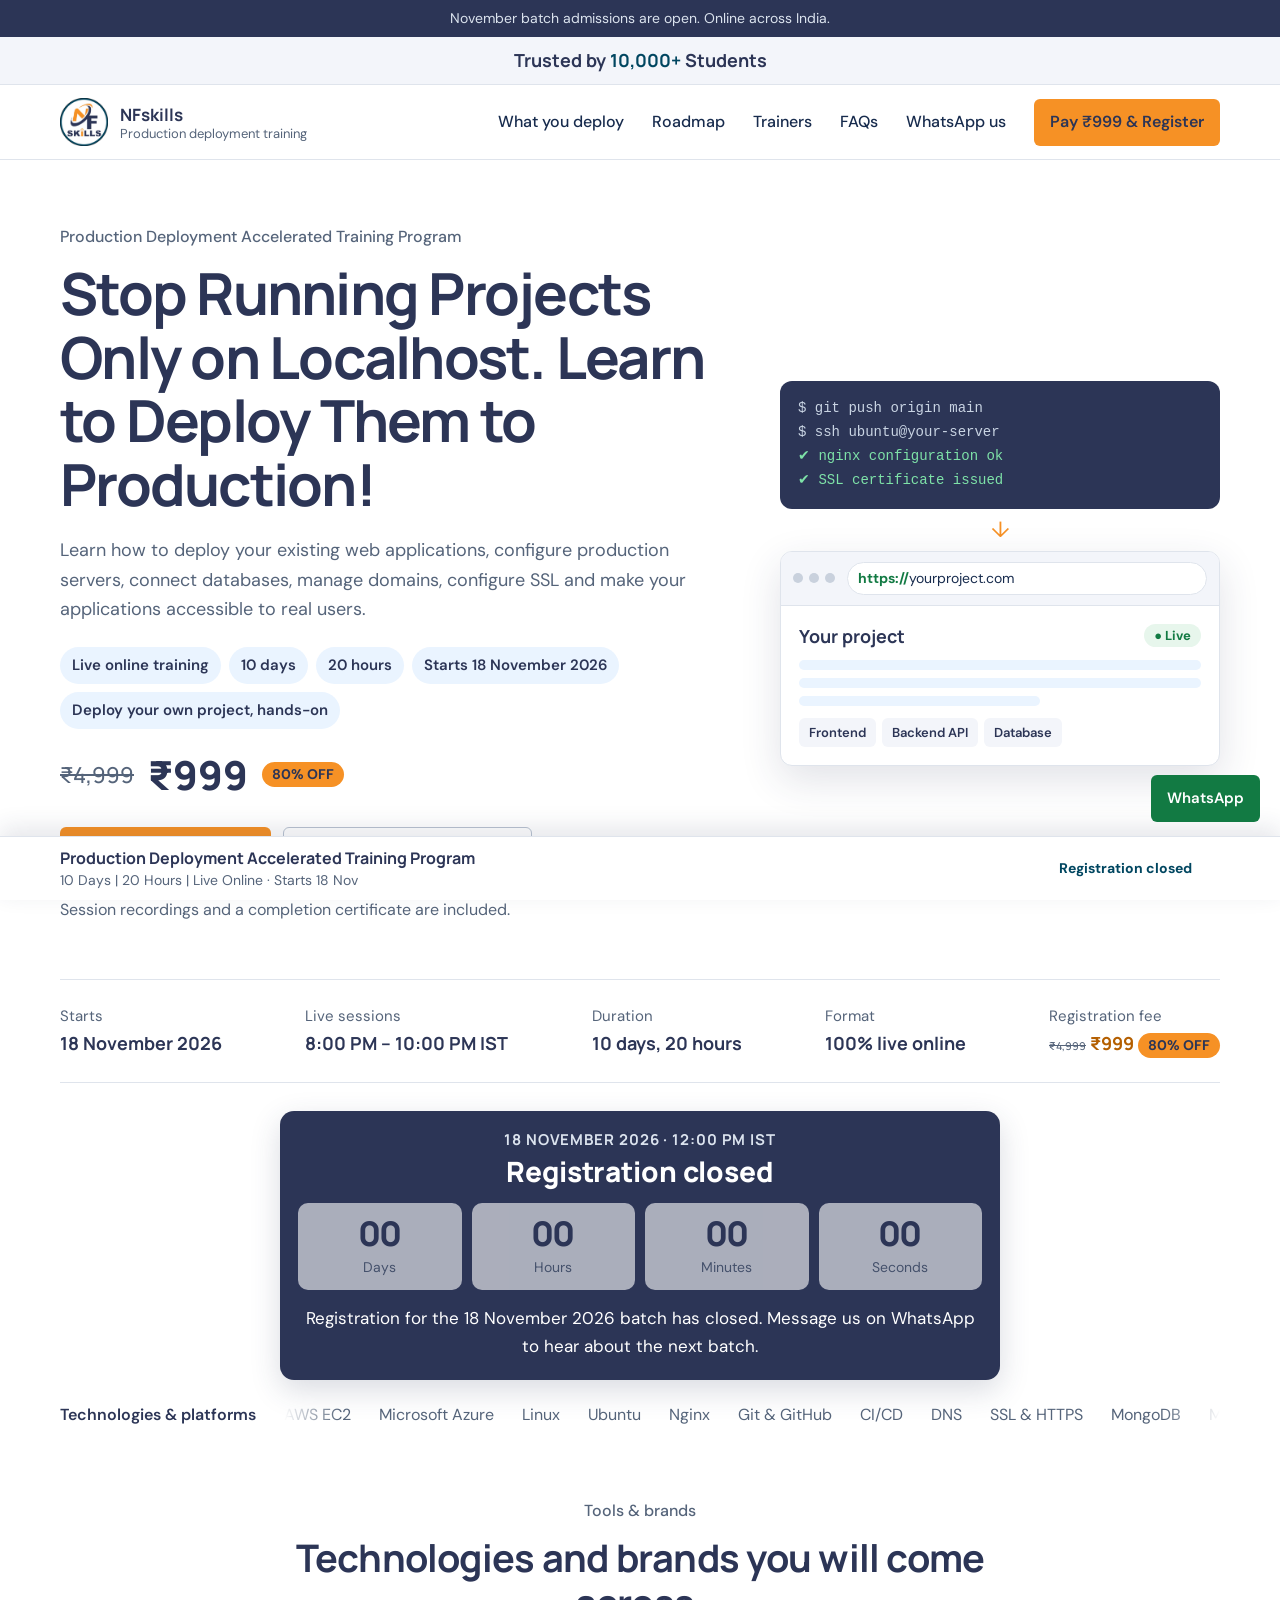
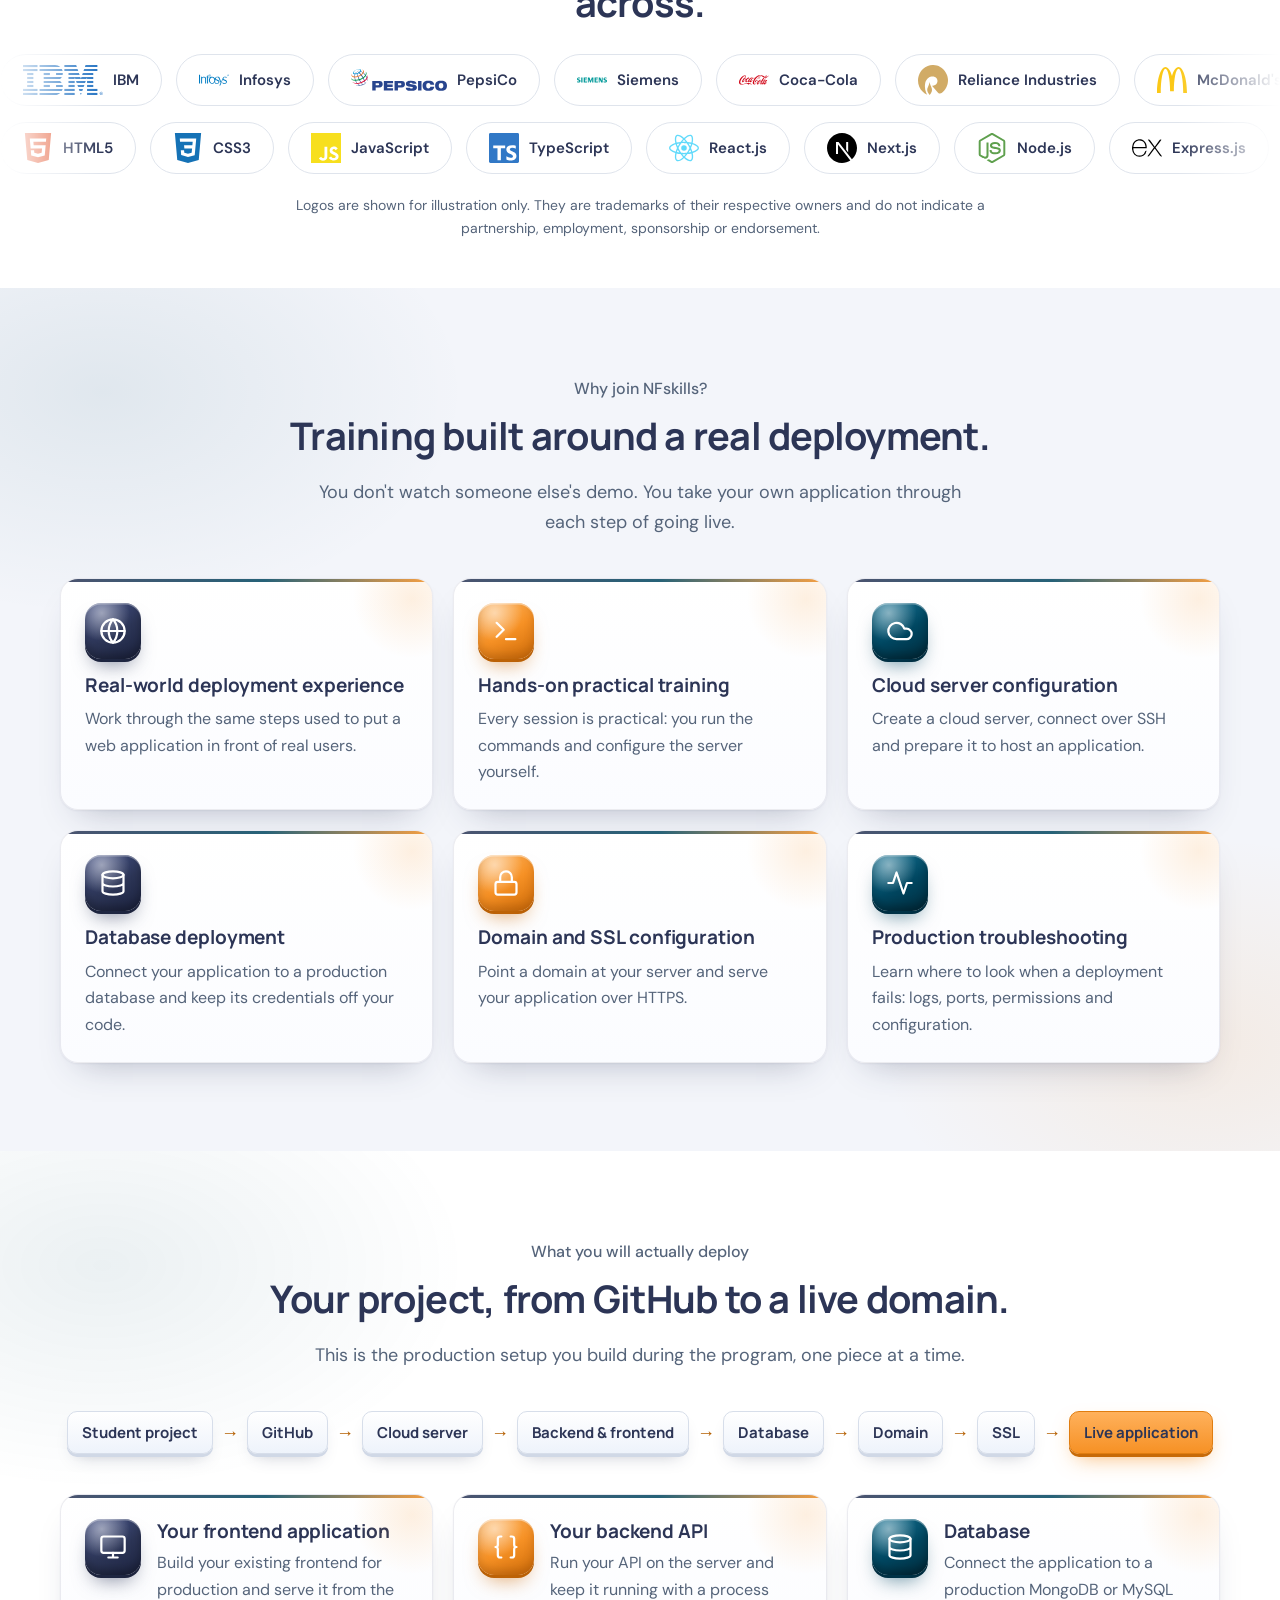
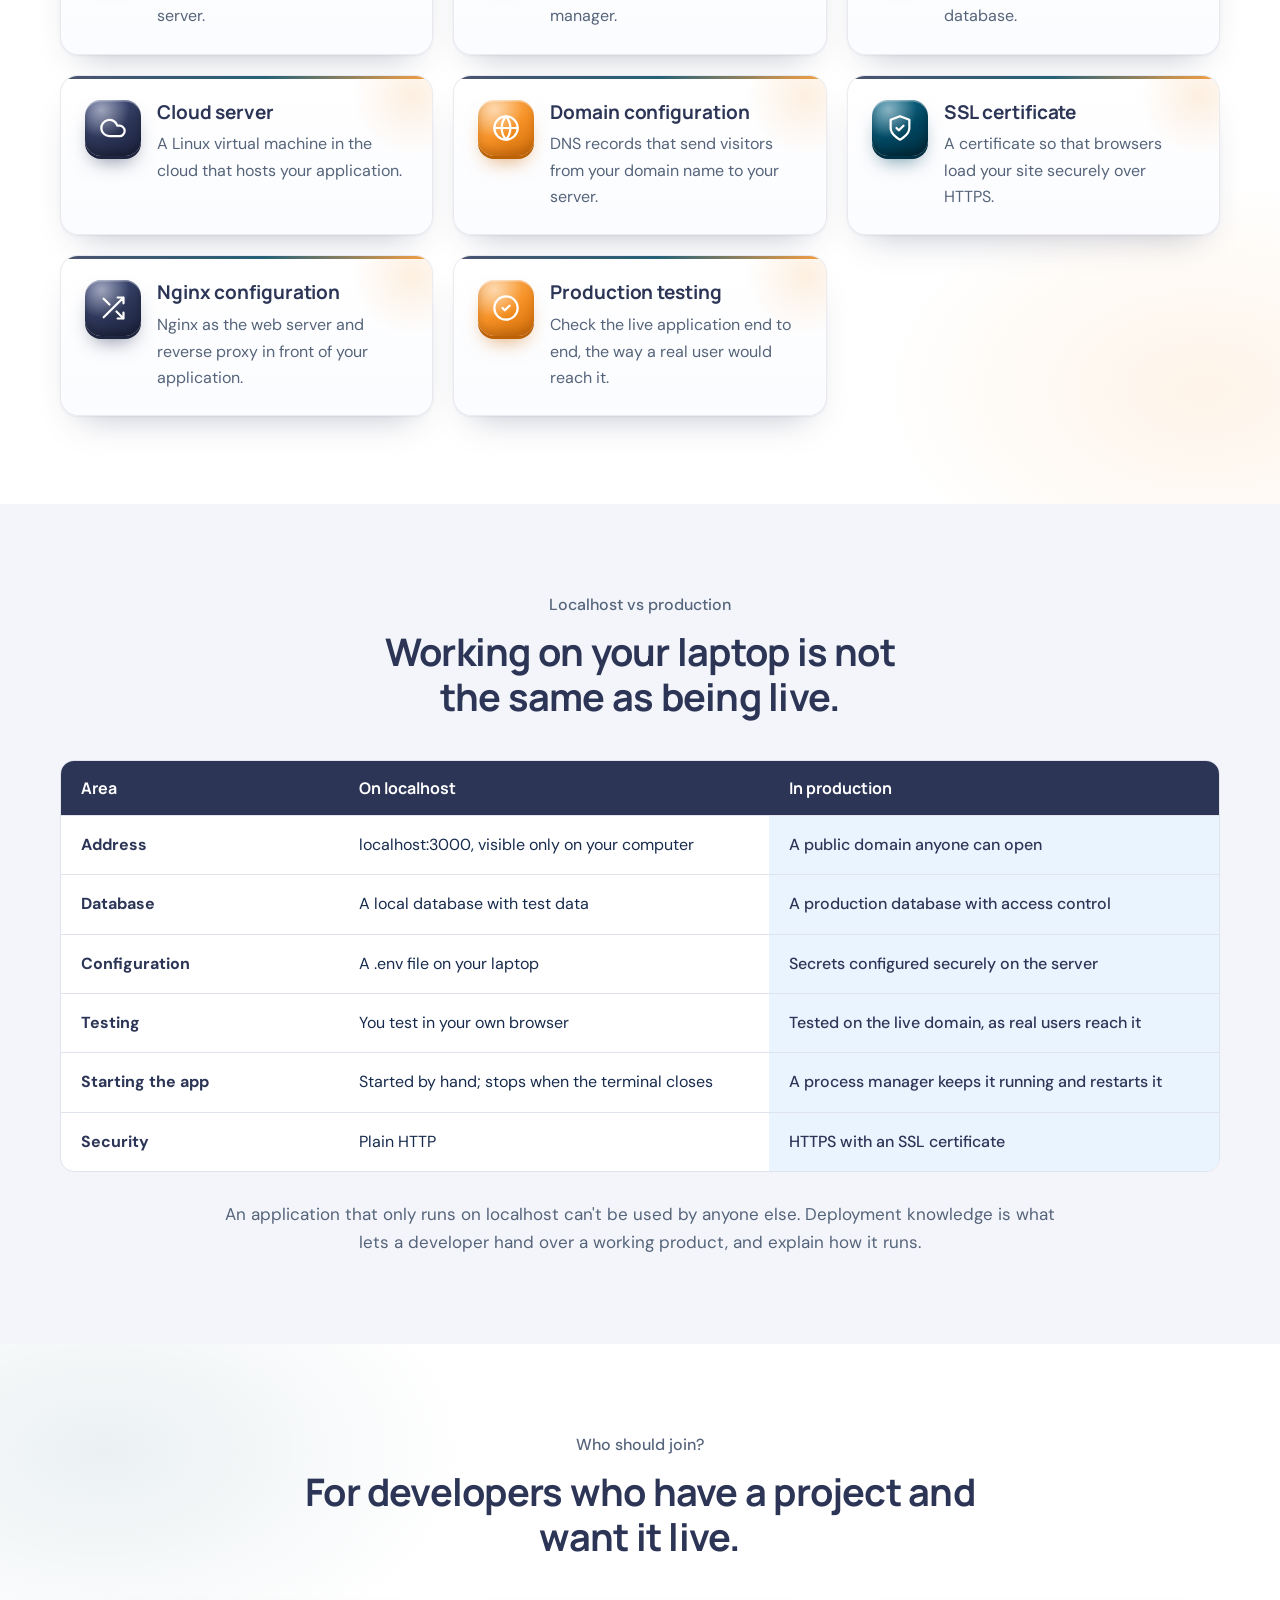
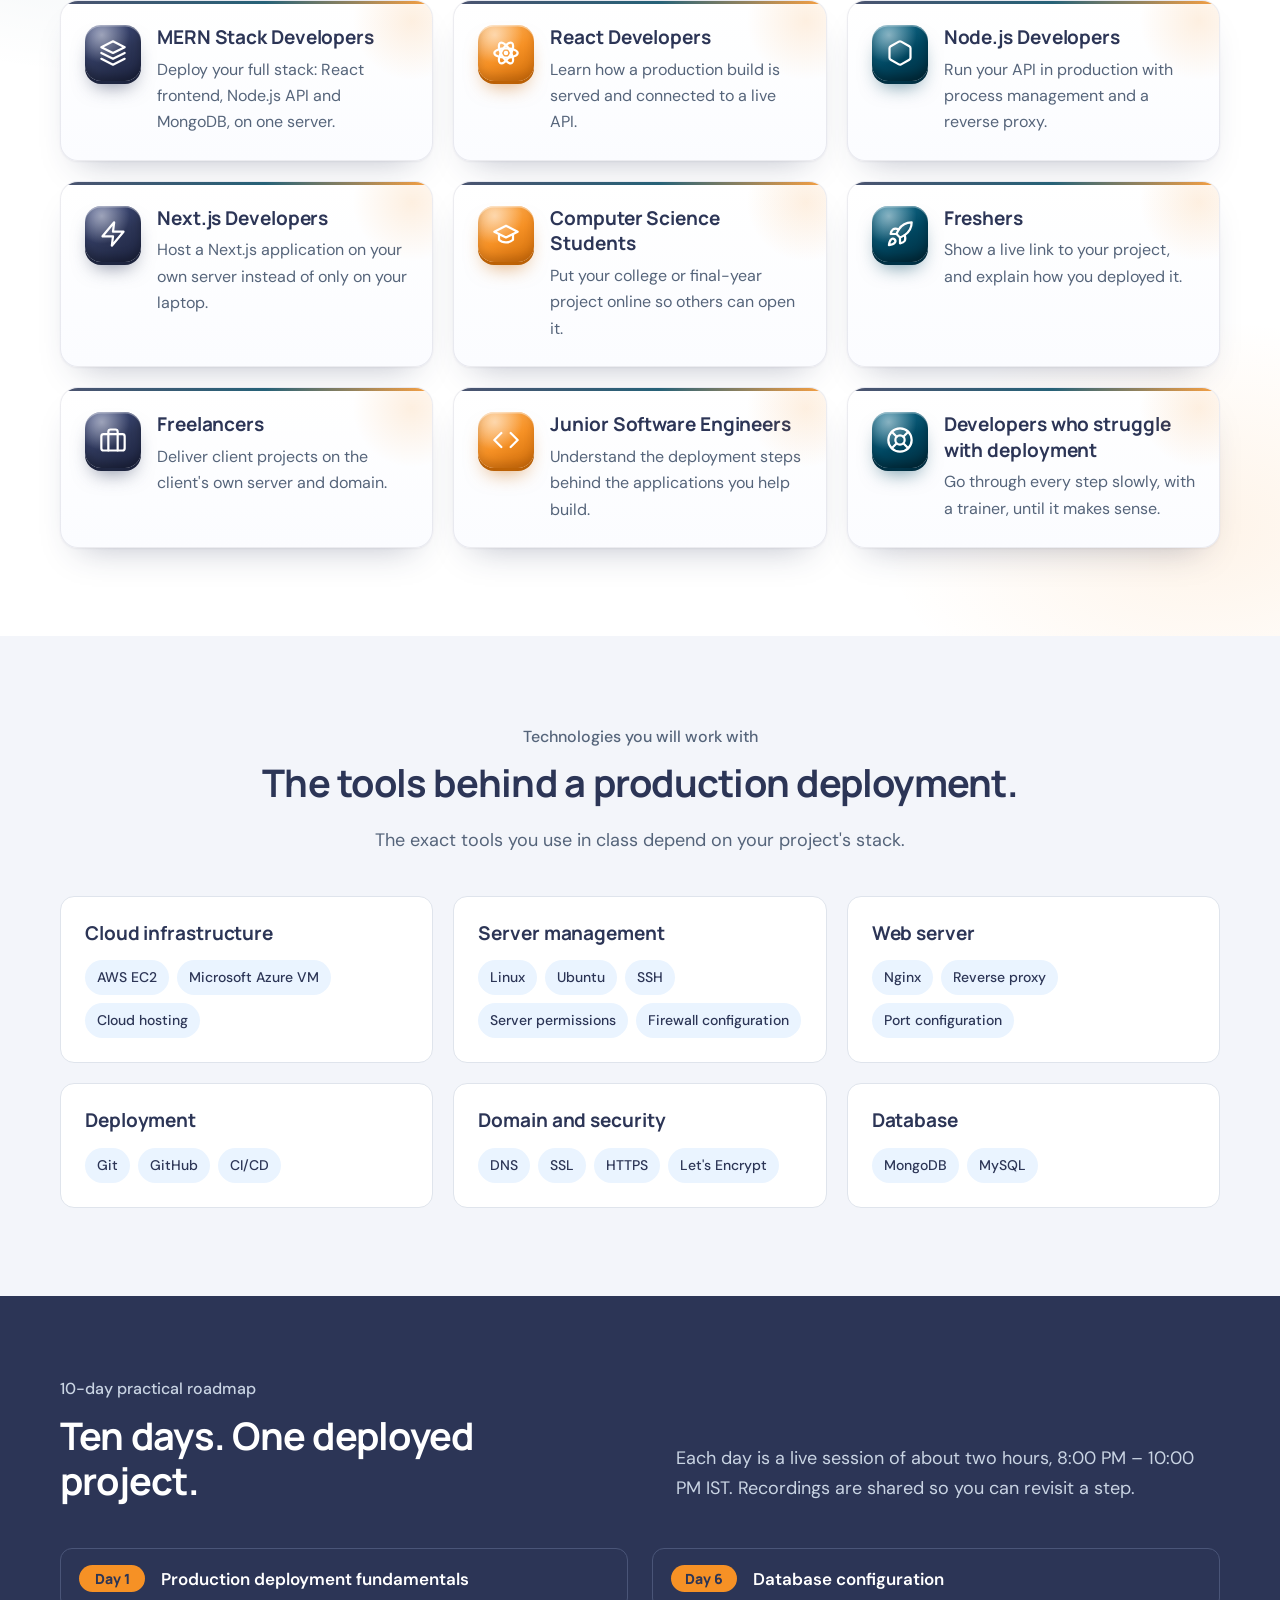
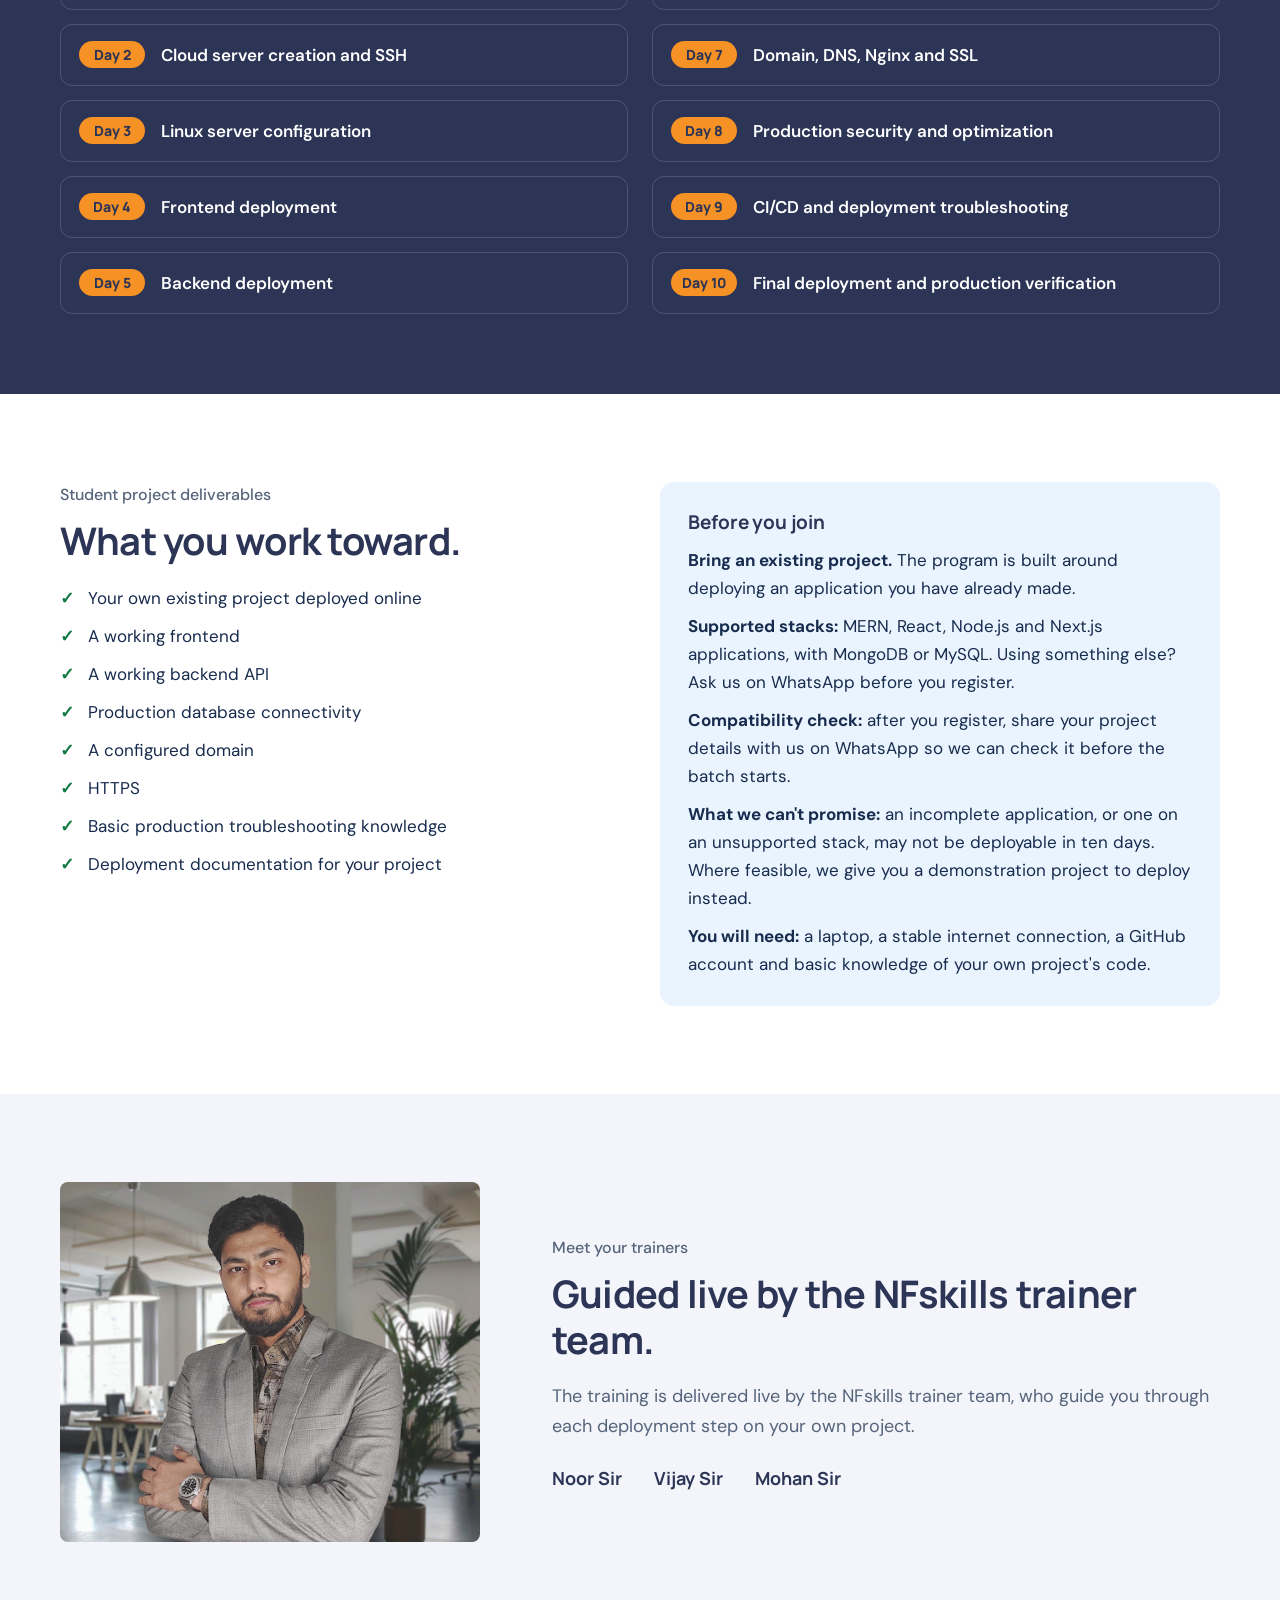
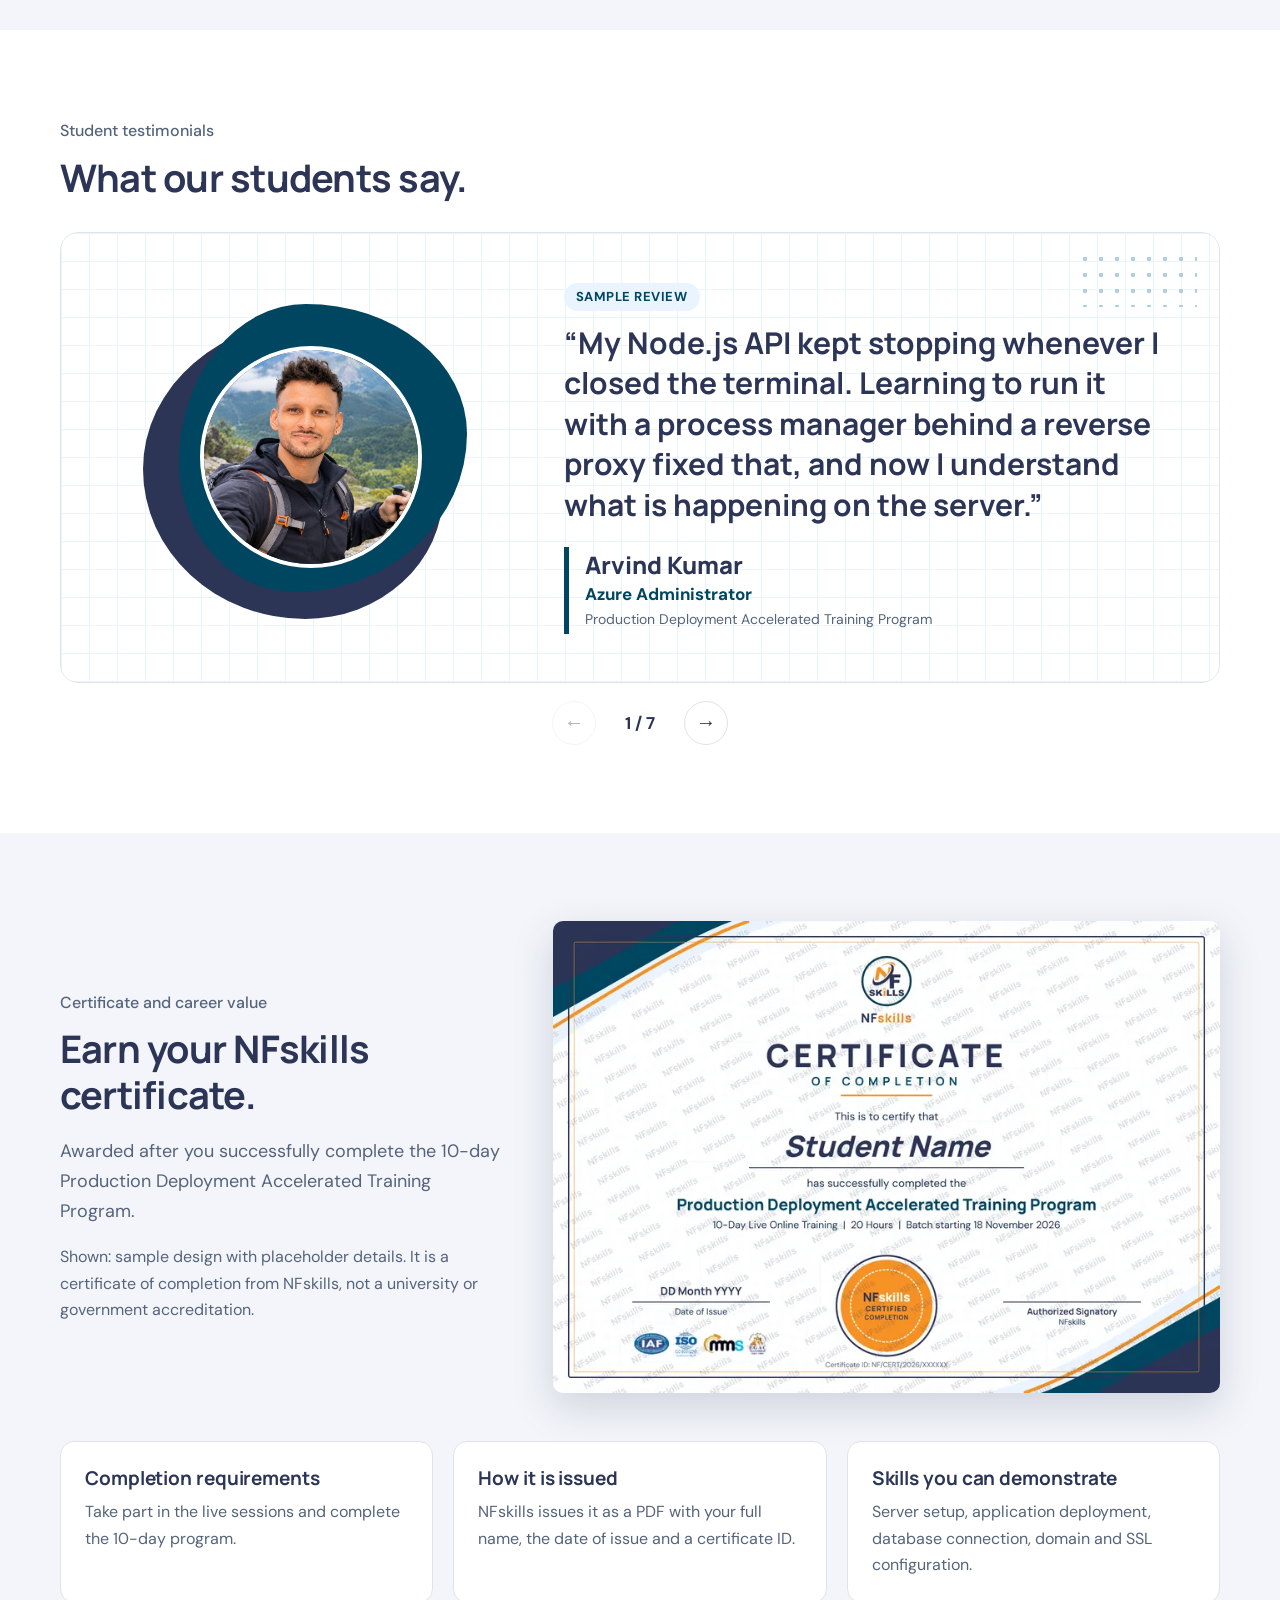
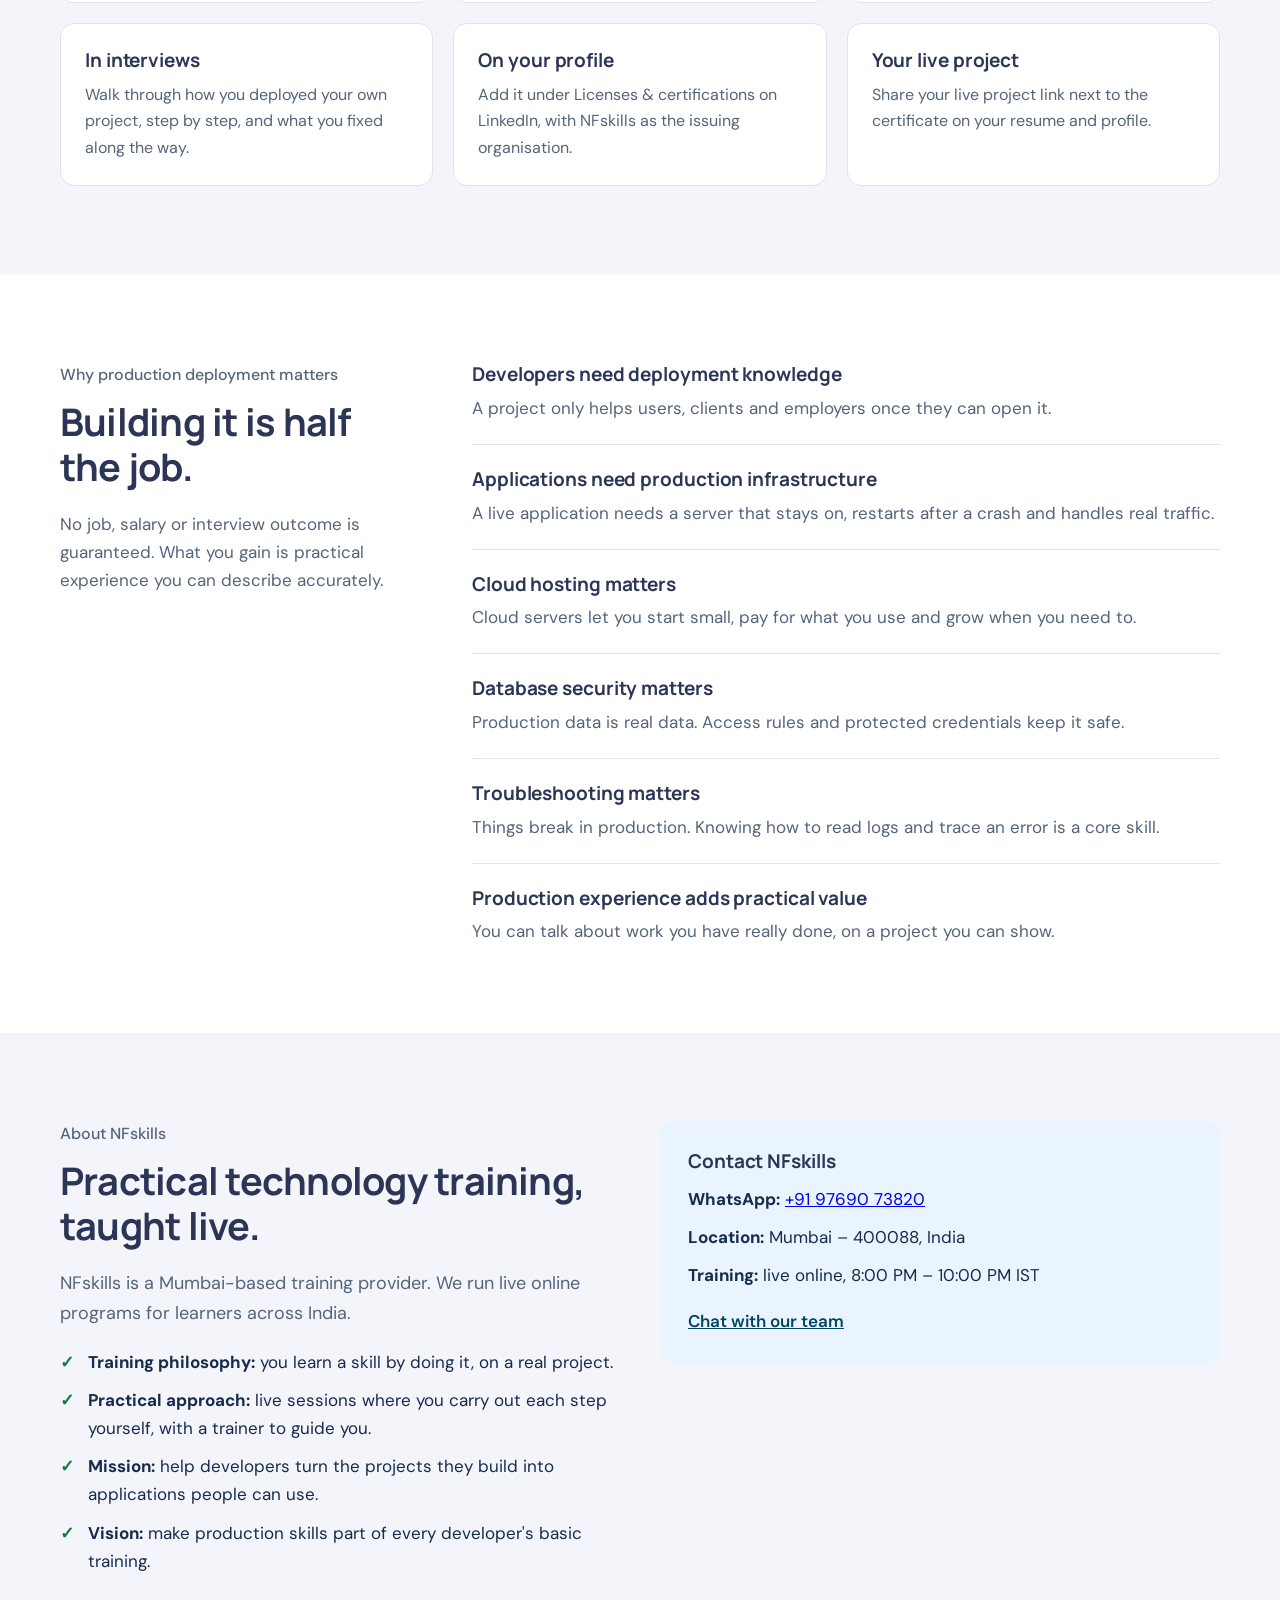
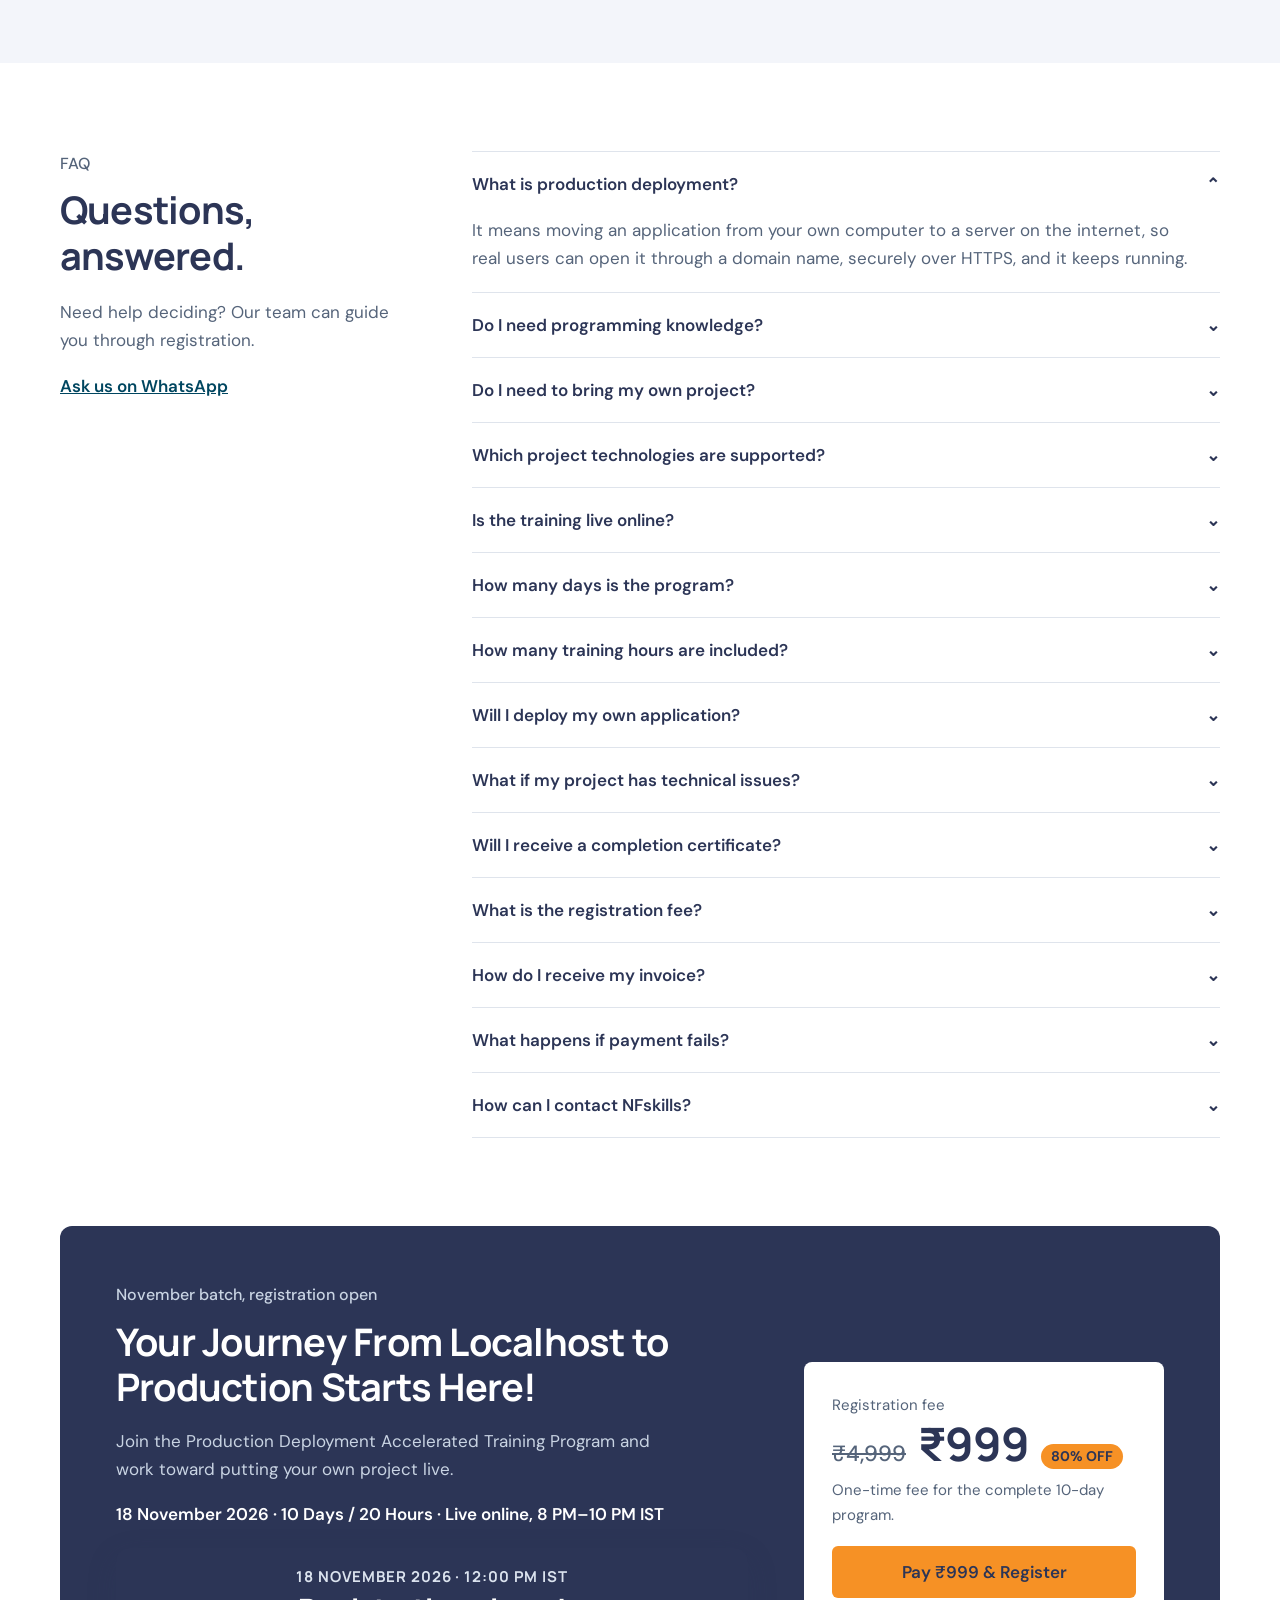
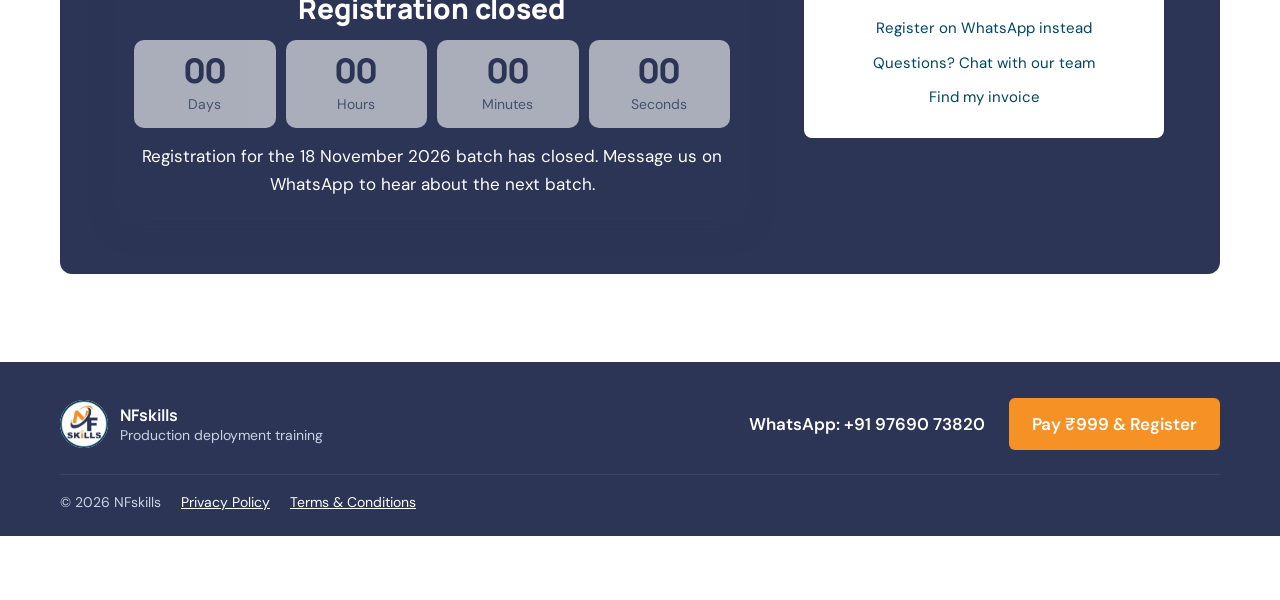
==== commit 53fc983b: "update name images and add testimonal. change date from 16 to 18 nov" ====
--- a/public/index.html
+++ b/public/index.html
@@ -1368,7 +1368,7 @@
         <!-- 05 localhost vs production -->
         <section class="content tint" id="compare">
             <div class="container">
-                <div class="center"><p class="label">Localhost vs production</p><h2>Working on your laptop is not the same as being live.</h2></div>
+                <div class="center"><p class="label">Localhost vs production</p><h2>Working on your laptop is not <br> the same as being live.</h2></div>
                 <table class="compare">
                     <thead><tr><th scope="col">Area</th><th scope="col">On localhost</th><th scope="col">In production</th></tr></thead>
                     <tbody>
@@ -1469,7 +1469,7 @@
                     <p class="label">Meet your trainers</p>
                     <h2>Guided live by the NFskills trainer team.</h2>
                     <p class="lead" id="trainerIntro">The training is delivered live by the NFskills trainer team, who guide you through each deployment step on your own project.</p>
-                    <ul class="names" id="trainerNames"><li>Sachin Sir</li><li>Vijay Sir</li><li>Mohan Sir</li></ul>
+                    <ul class="names" id="trainerNames"><li>Noor Sir</li><li>Vijay Sir</li><li>Mohan Sir</li></ul>
                 </div>
             </div>
         </section>
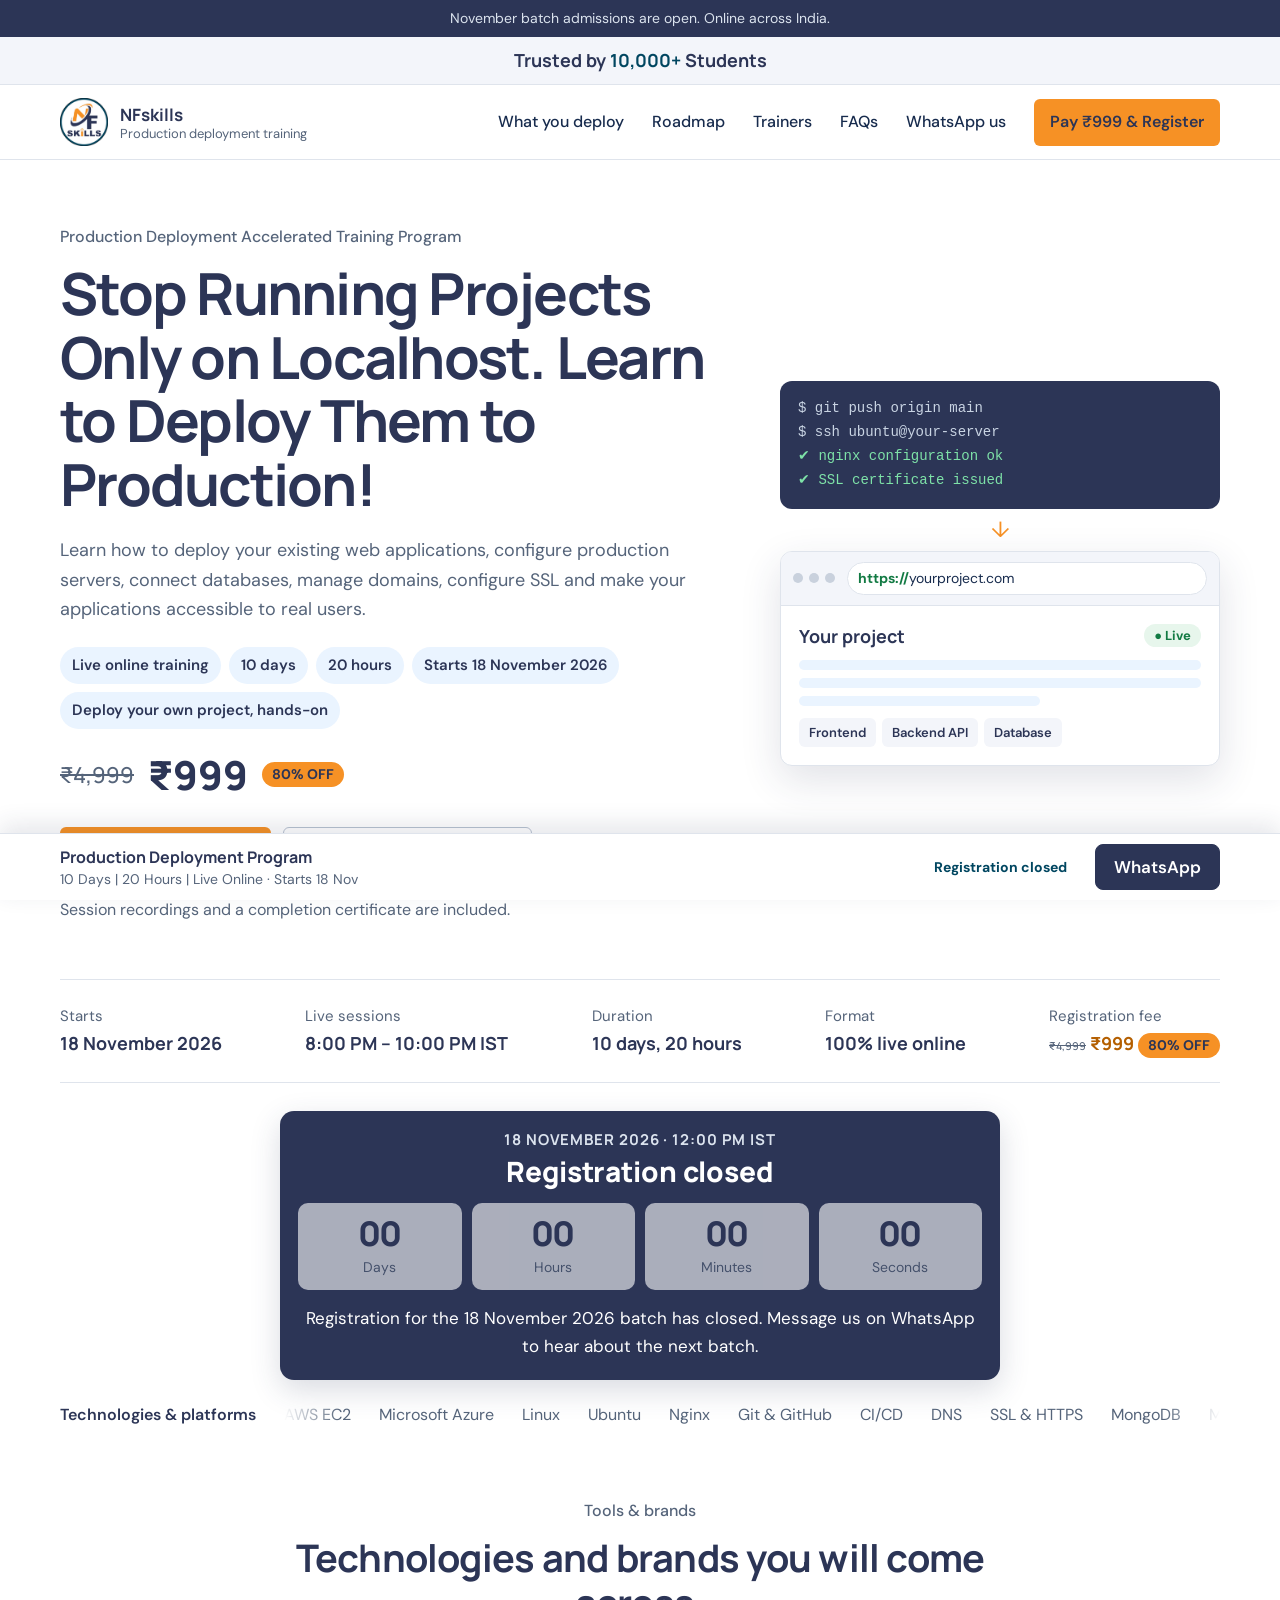
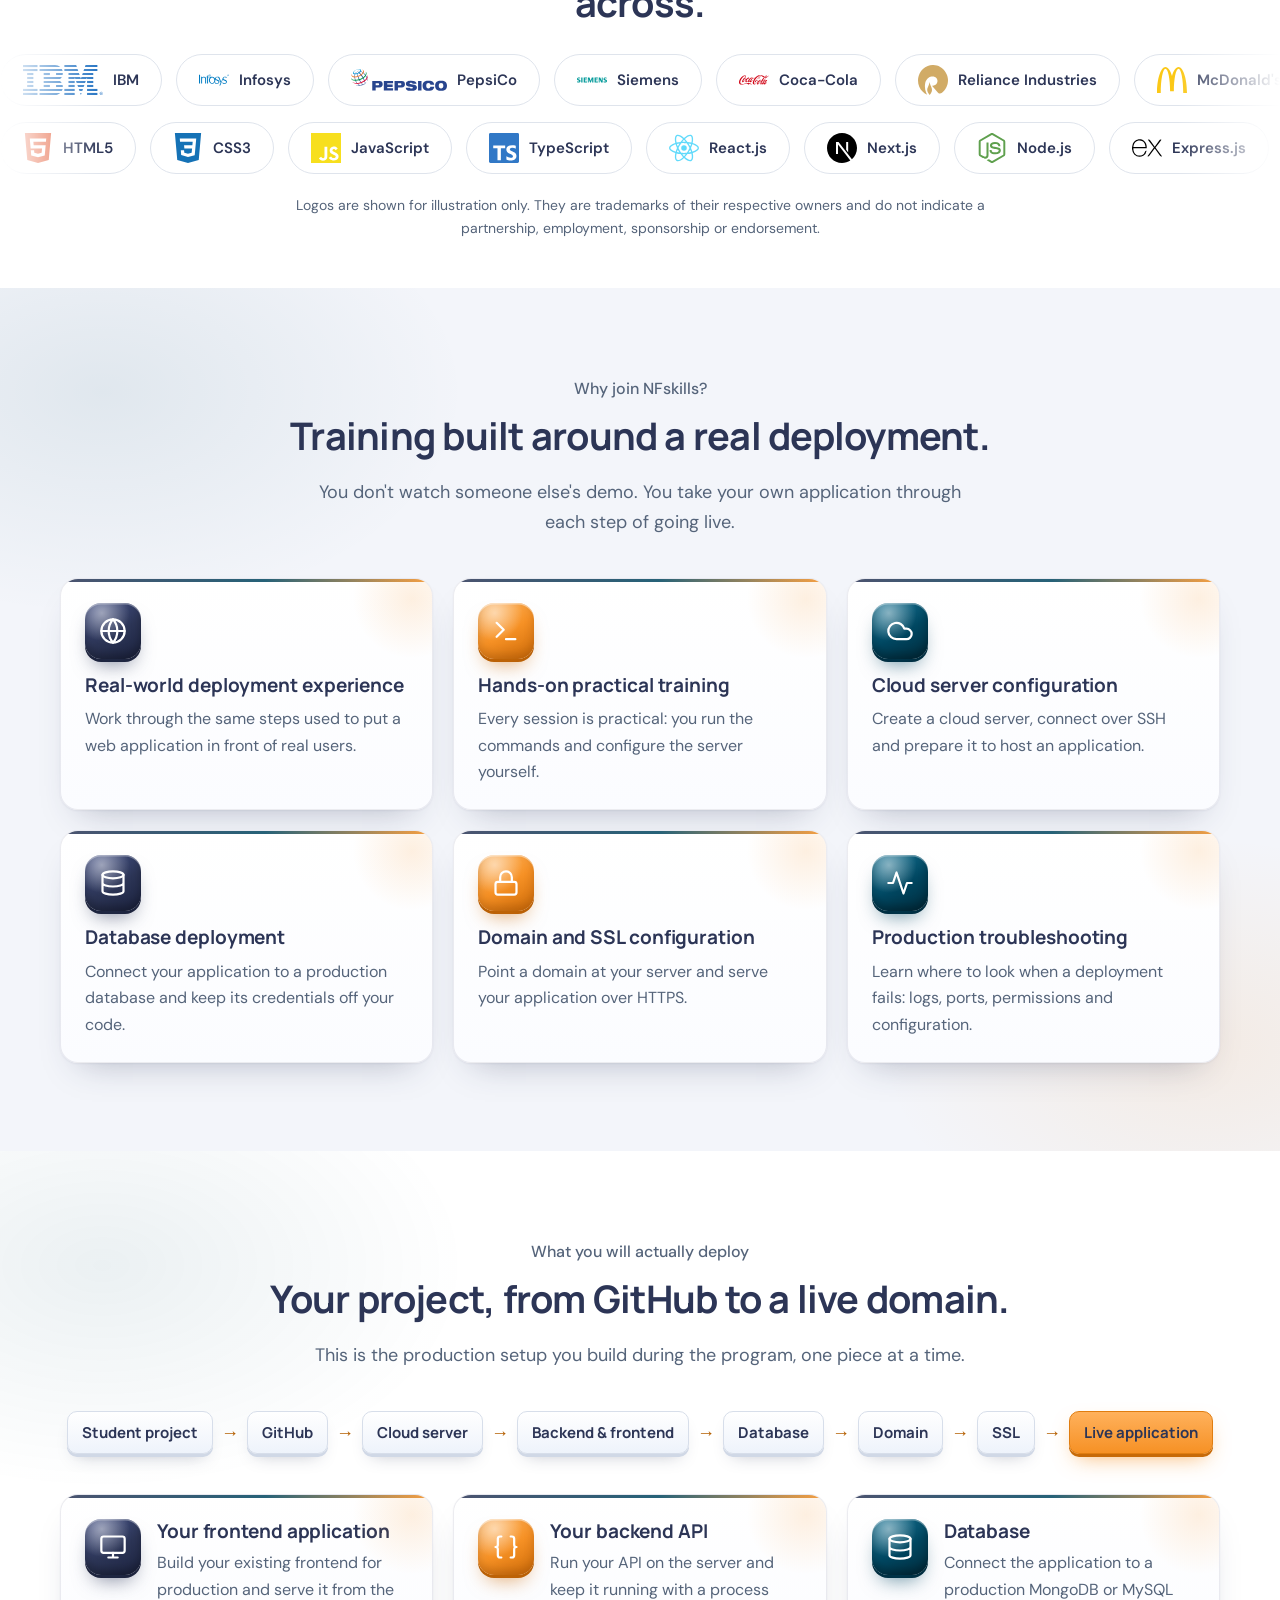
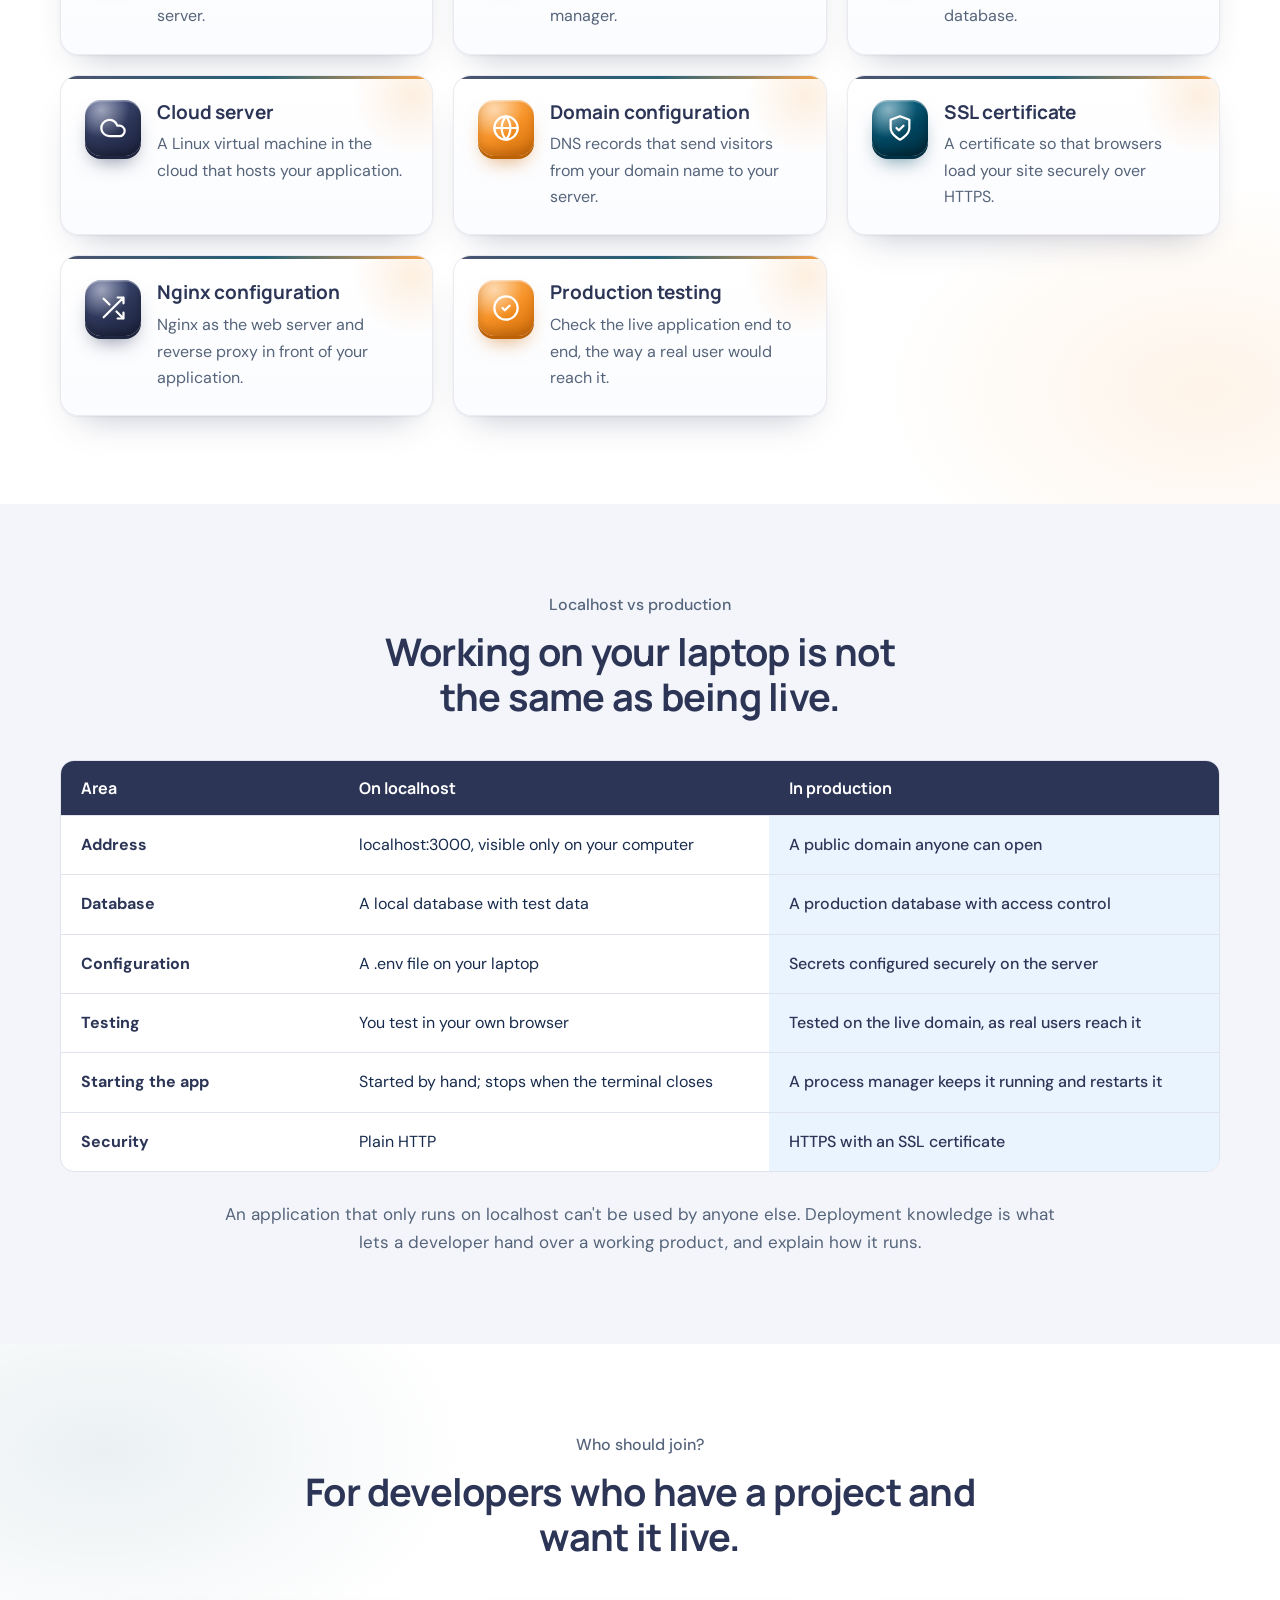
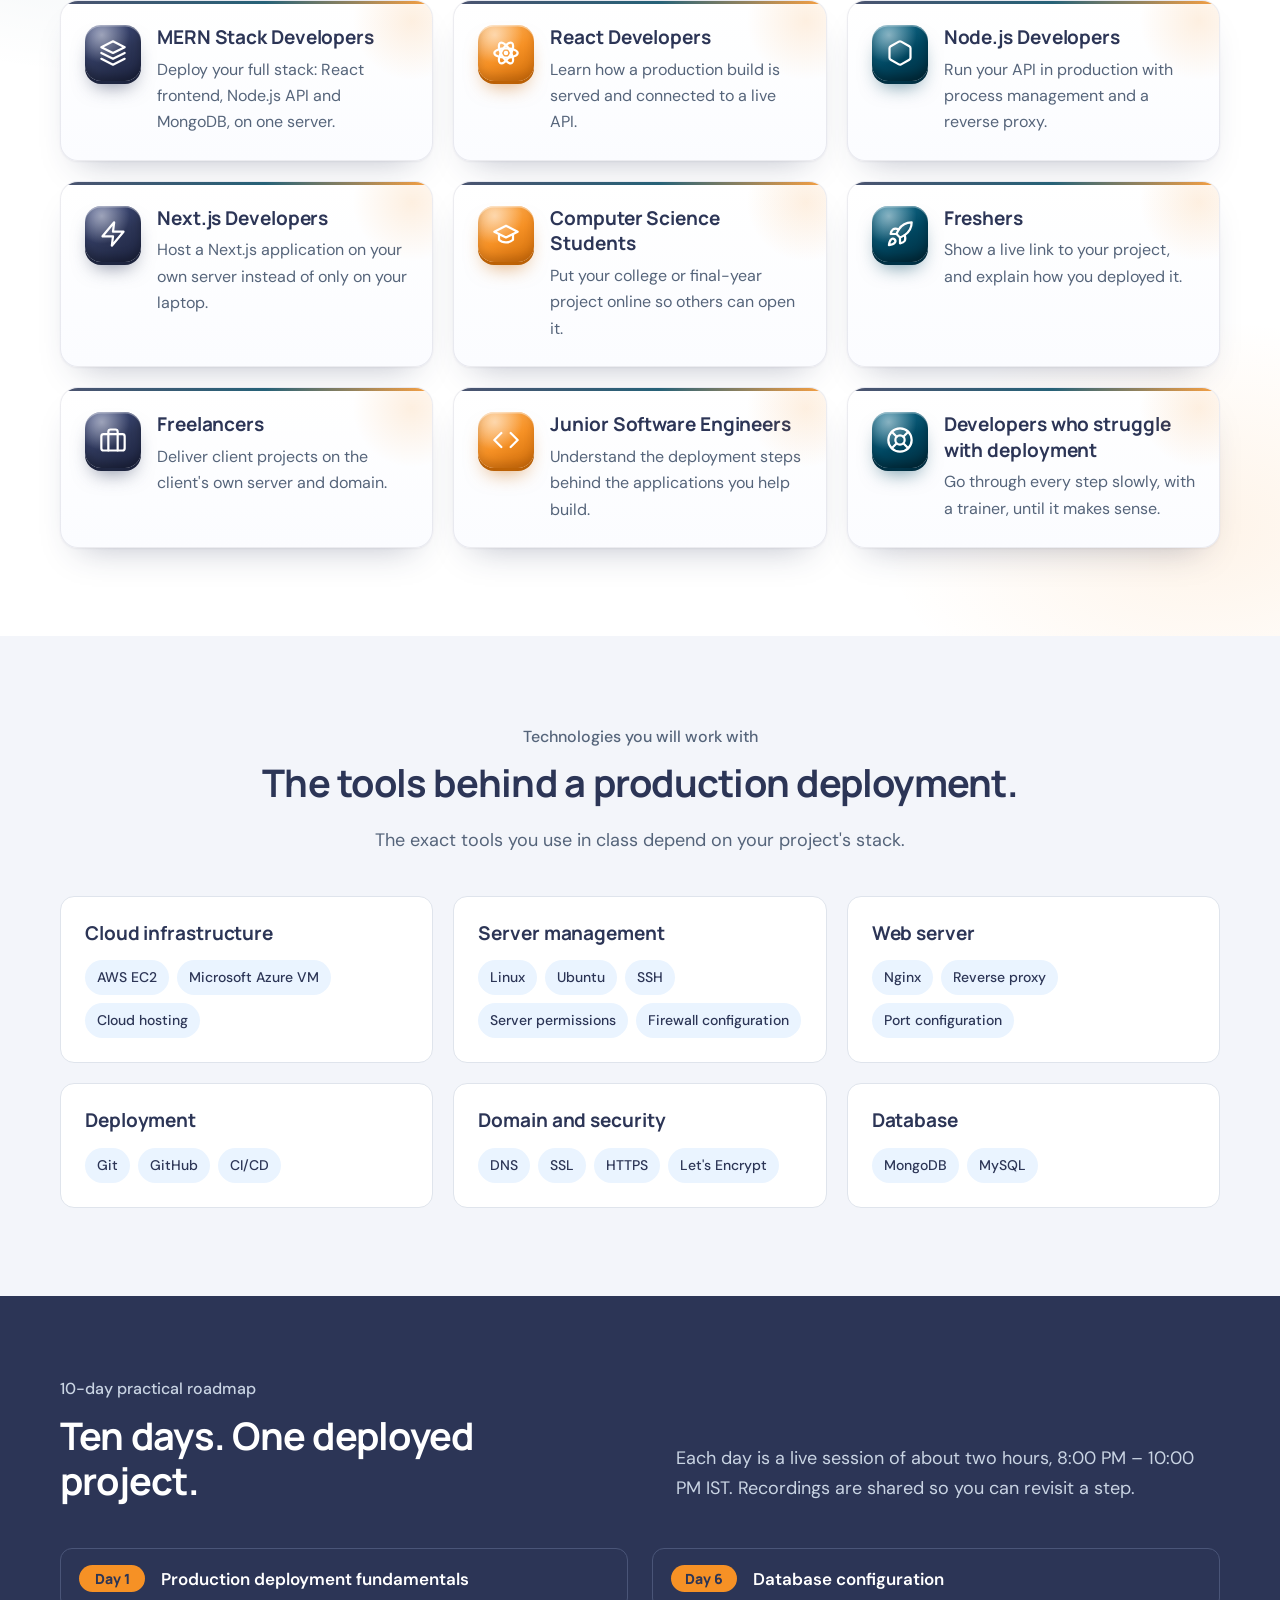
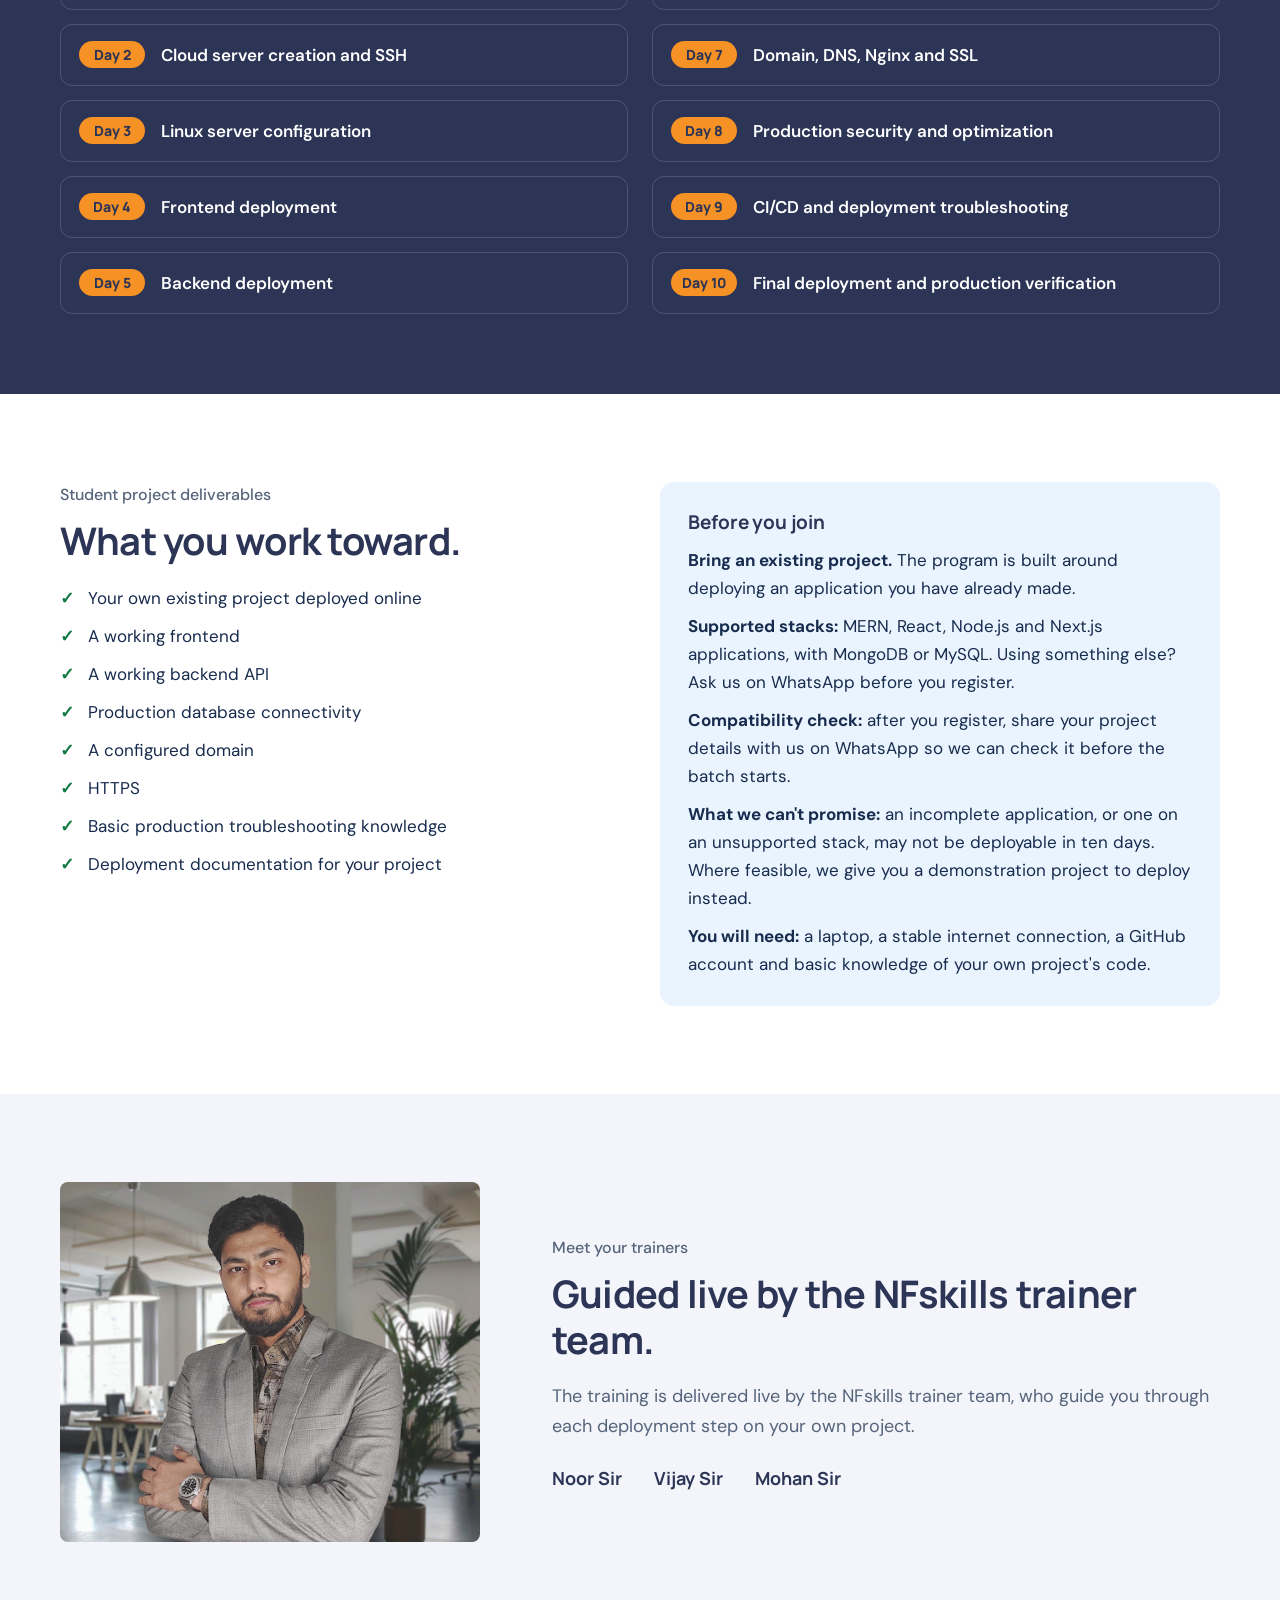
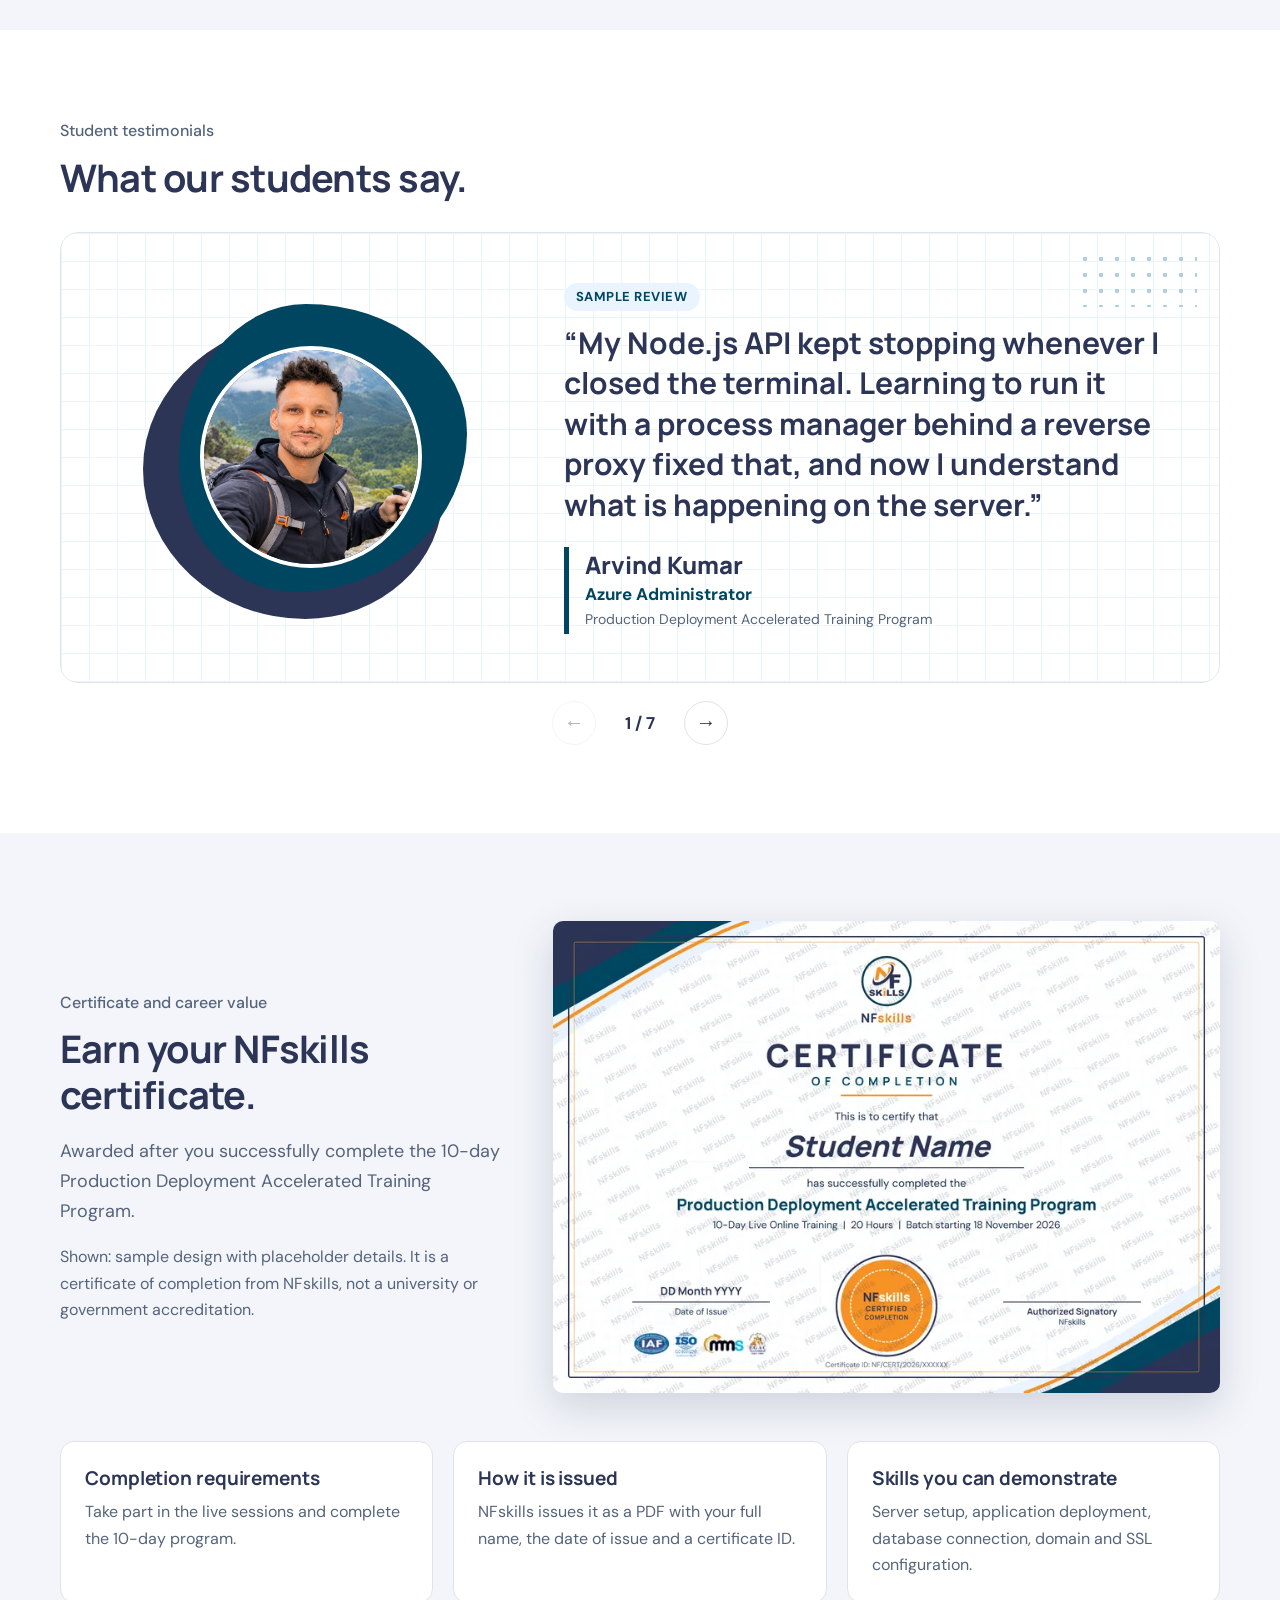
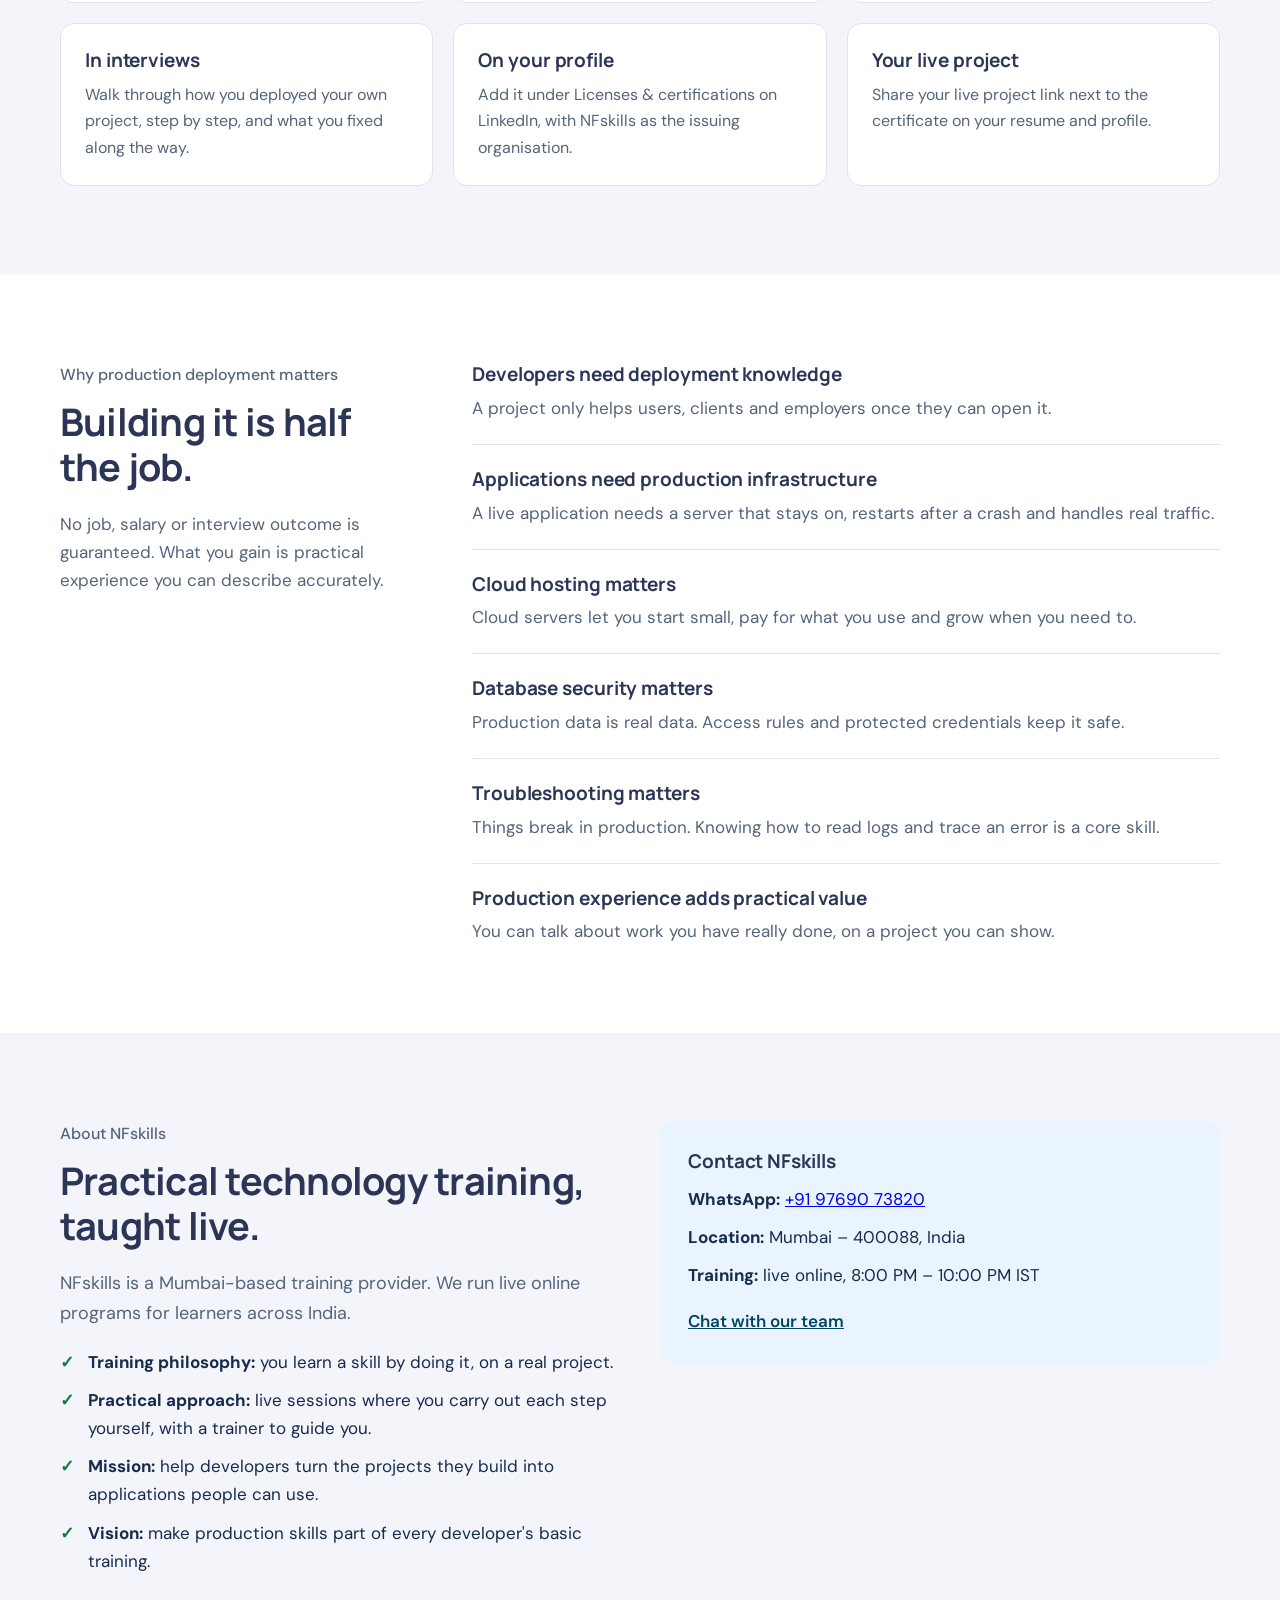
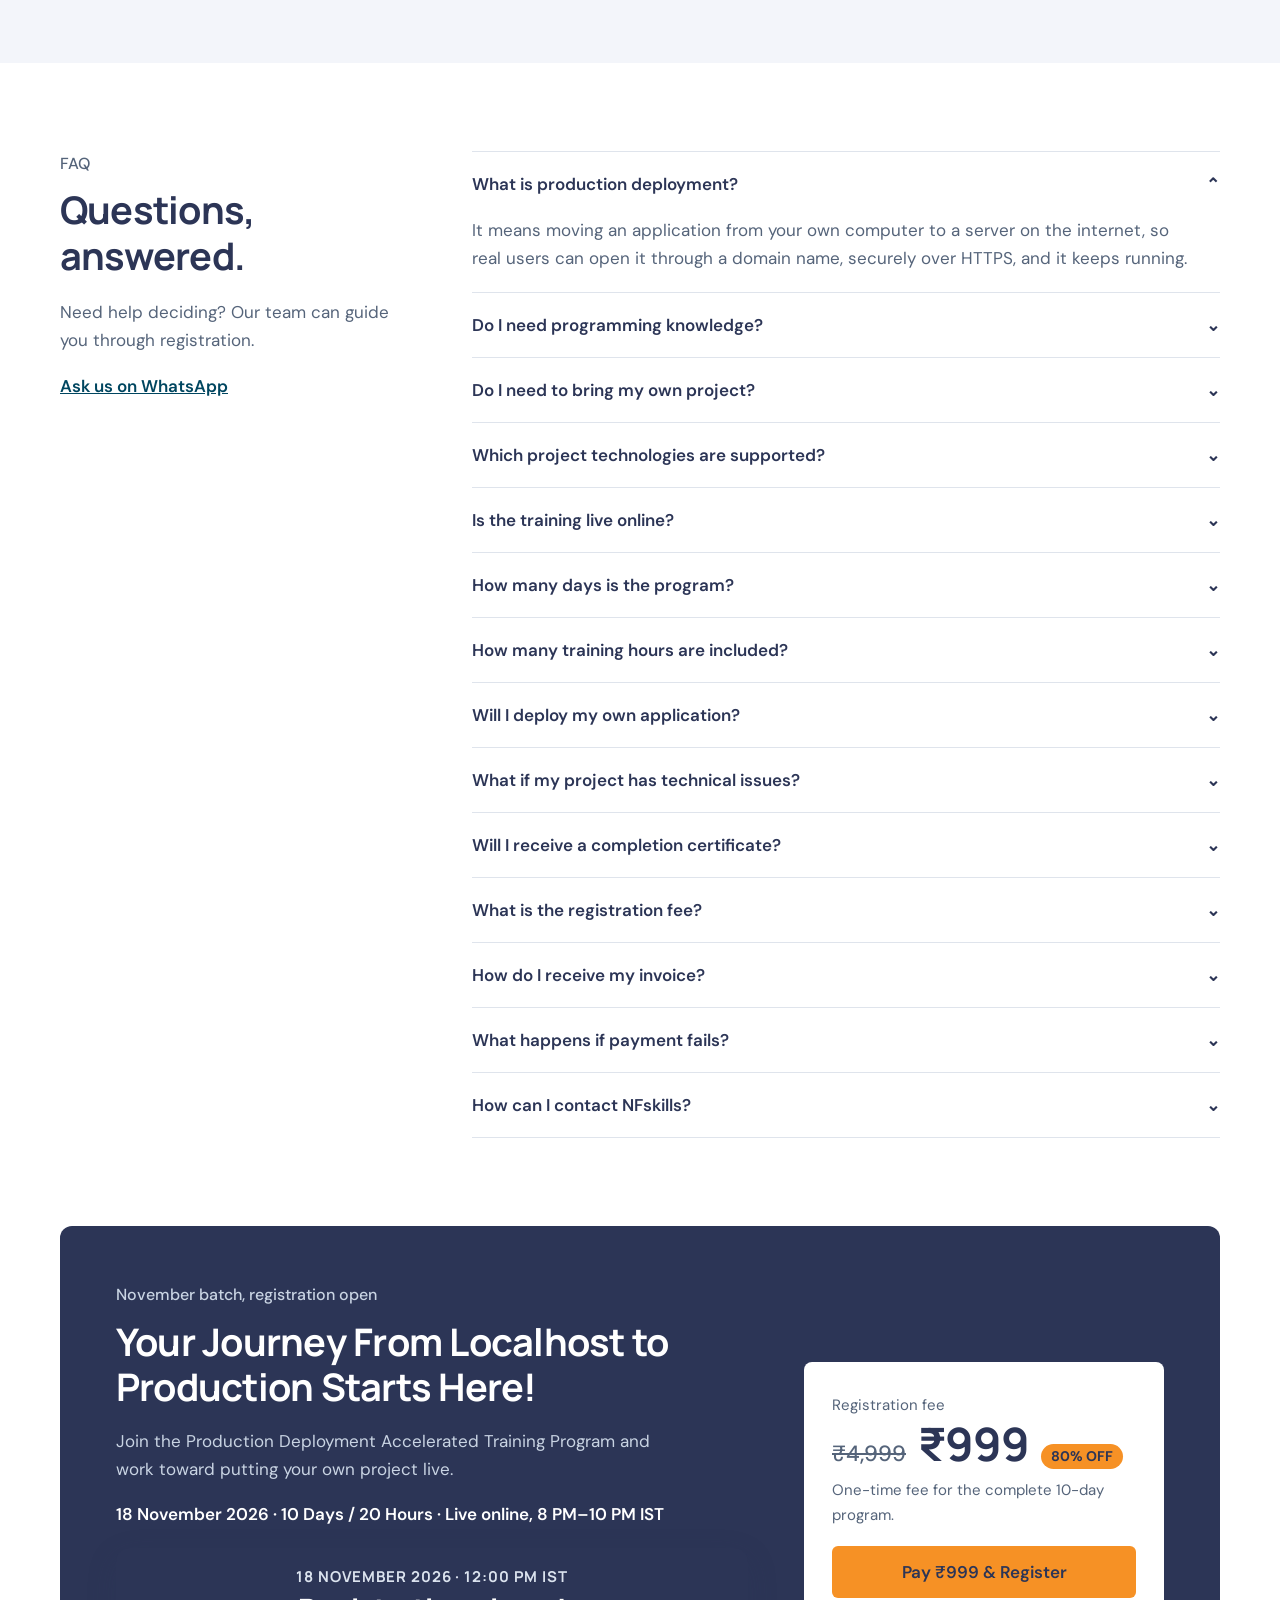
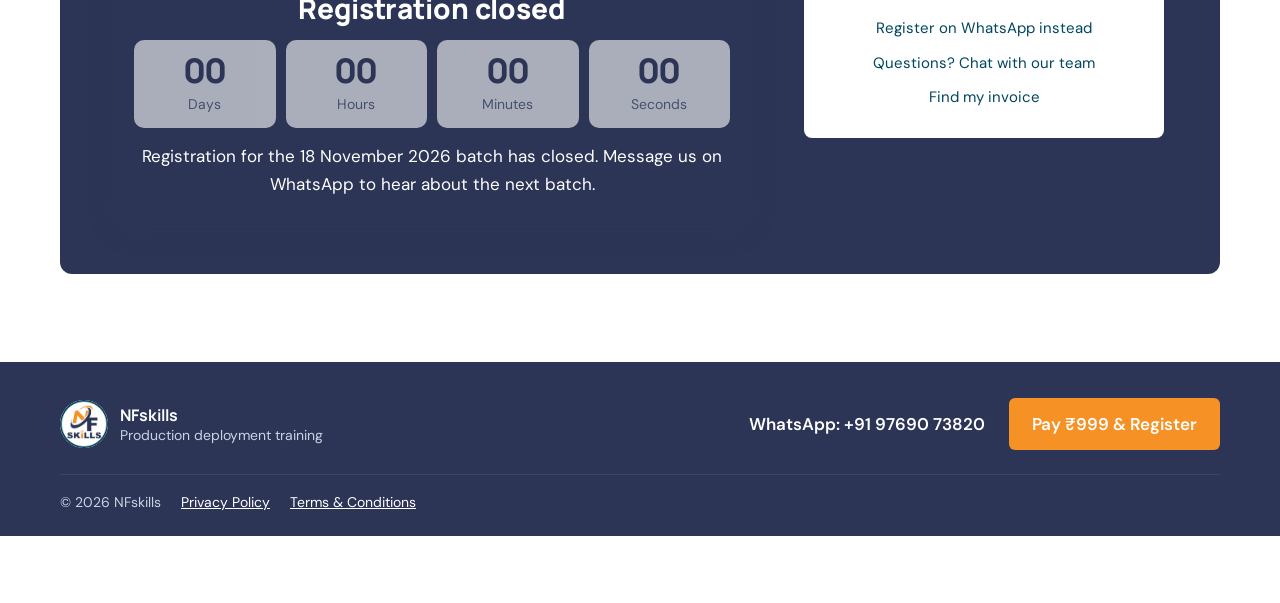
==== commit 04866a73: "Sticky banner: navy Pay and WhatsApp buttons side by side, stacked on mobile Both buttons share one " ====
--- a/public/index.html
+++ b/public/index.html
@@ -1626,7 +1626,7 @@
         <div class="container sr-row">
             <div class="sr-info"><b><span class="sr-long">Production Deployment Accelerated Training Program</span><span class="sr-short">Production Deployment Program</span></b><span class="sr-meta">10 Days | 20 Hours | Live Online<span class="sr-date"> · Starts 18 Nov</span></span><span class="off sr-off">80% OFF</span></div>
             <div class="sr-cd"><small data-cd-label>Registration closes in</small><div class="sr-digits" aria-hidden="true"><span><b data-cd>00</b>d</span><span><b data-cd>00</b>h</span><span><b data-cd>00</b>m</span><span><b data-cd>00</b>s</span></div></div>
-            <div class="sr-buy"><span class="sr-price"><s><span class="sr">Original price </span>₹4,999</s><strong><span class="sr">Now </span>₹999</strong></span><a class="btn primary js-pay" href="#register">Pay ₹999 &amp; Register</a></div>
+            <div class="sr-buy"><span class="sr-price"><s><span class="sr">Original price </span>₹4,999</s><strong><span class="sr">Now </span>₹999</strong></span><span class="sr-btns"><a class="btn primary js-pay" href="#register">Pay ₹999 &amp; Register</a><a class="btn sr-wa" href="https://wa.me/919769073820?text=Hi%2C%20I%E2%80%99m%20interested%20in%20the%20Production%20Deployment%20Accelerated%20Training%20Program.">WhatsApp</a></span></div>
         </div>
     </div>
     <a class="wa" href="https://wa.me/919769073820?text=Hi%2C%20I%E2%80%99m%20interested%20in%20the%20Production%20Deployment%20Accelerated%20Training%20Program.">WhatsApp</a>
--- a/public/countdown.css
+++ b/public/countdown.css
@@ -20,7 +20,7 @@
 .sr-row{display:grid;grid-template-columns:minmax(0,1fr) auto auto;align-items:center;gap:12px 28px}
 .sr-info{min-width:0;display:flex;flex-wrap:wrap;align-items:center;gap:2px 10px;line-height:1.35}
 .sr-info b{flex:1 1 100%;font:700 16px Manrope,sans-serif;color:var(--navy);white-space:nowrap;overflow:hidden;text-overflow:ellipsis}
-.sr-short,.sr-off{display:none}
+.sr-long,.sr-off{display:none}
 .sr-meta{font-size:14px;color:var(--muted)}
 .sr-cd{text-align:center}
 .sr-cd small{display:block;font:700 12px/1.3 "DM Sans",Arial,sans-serif;letter-spacing:.08em;text-transform:uppercase;color:var(--blue)}
@@ -31,10 +31,22 @@
 .sr-price{display:flex;align-items:baseline;gap:8px;white-space:nowrap}
 .sr-price s{color:var(--muted);font-size:15px}
 .sr-price strong{font:800 26px/1 Manrope,sans-serif;color:var(--navy)}
-.sr-buy .btn{padding:12px 20px;white-space:nowrap}
-.sticky-reg.closed .sr-digits,.sticky-reg.closed .sr-buy{display:none}
+.sr-btns{display:grid;grid-template-columns:1fr 1fr;gap:10px}
+/* both banner buttons share one navy style; the floating WhatsApp button hides while the banner shows */
+.sticky-reg .sr-btns .btn{min-height:46px;padding:10px 18px;border:1px solid var(--navy);border-radius:8px;background:var(--navy);color:#fff;white-space:nowrap;transition:background-color .2s ease,border-color .2s ease}
+.sticky-reg .sr-btns .btn:hover{background:#202944;border-color:#202944}
+.sticky-reg:not([hidden])~.wa{display:none}
+.sticky-reg.closed .sr-digits,.sticky-reg.closed .sr-price,.sticky-reg.closed .js-pay{display:none}
+.sticky-reg.closed .sr-btns{grid-template-columns:1fr}
 .sticky-reg.closed small{font-size:14px;letter-spacing:0;text-transform:none}
-@media(max-width:1000px){.sr-long{display:none}.sr-short{display:inline}.sr-meta .sr-date{display:none}}
+@media(max-width:1000px){.sr-meta .sr-date{display:none}}
+@media(max-width:400px){.sr-info b{font-size:14px!important}}
+/* tablet: details on the first row, the two buttons side by side underneath */
+@media(min-width:761px) and (max-width:1180px){
+    .sr-row{row-gap:10px}
+    .sr-buy{display:contents}
+    .sr-btns{grid-column:1/-1}
+}
 @media(max-width:760px){
     .sticky-reg{padding-top:8px;padding-bottom:calc(8px + env(safe-area-inset-bottom))}
     .sr-row{grid-template-columns:minmax(0,1fr) auto;gap:6px 12px}
@@ -50,7 +62,9 @@
     .sr-buy{display:contents}
     .sr-price{order:1}
     .sr-price strong{font-size:24px}
-    .sr-buy .btn{order:3;grid-column:1/-1;width:100%;min-height:46px;padding:10px 16px}
+    .sr-row{row-gap:8px}
+    .sr-btns{order:3;grid-column:1/-1;grid-template-columns:1fr;gap:8px}
+    .sticky-reg .sr-btns .btn{width:100%;min-height:44px;padding:9px 16px}
     .sticky-reg.closed .sr-info{display:none}
     .sticky-reg.closed .sr-cd{grid-column:1/-1;text-align:center}
 }
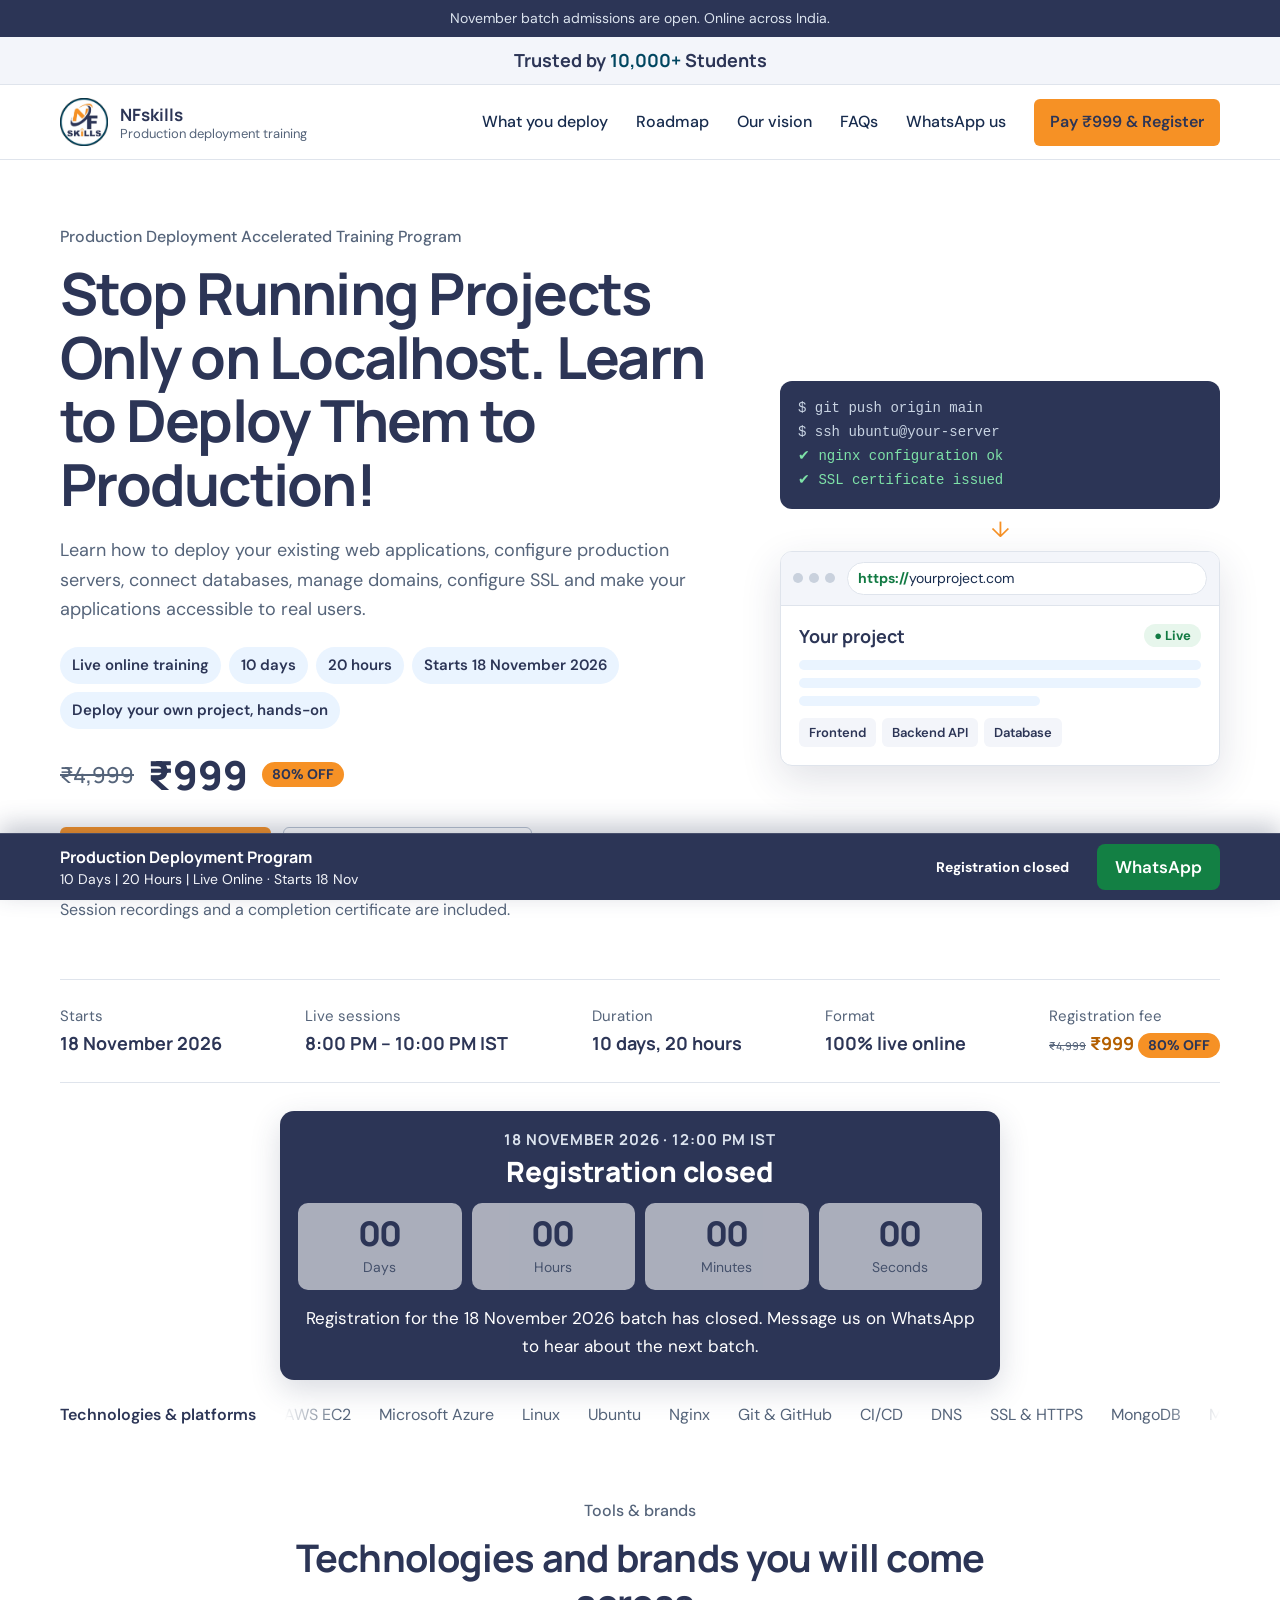
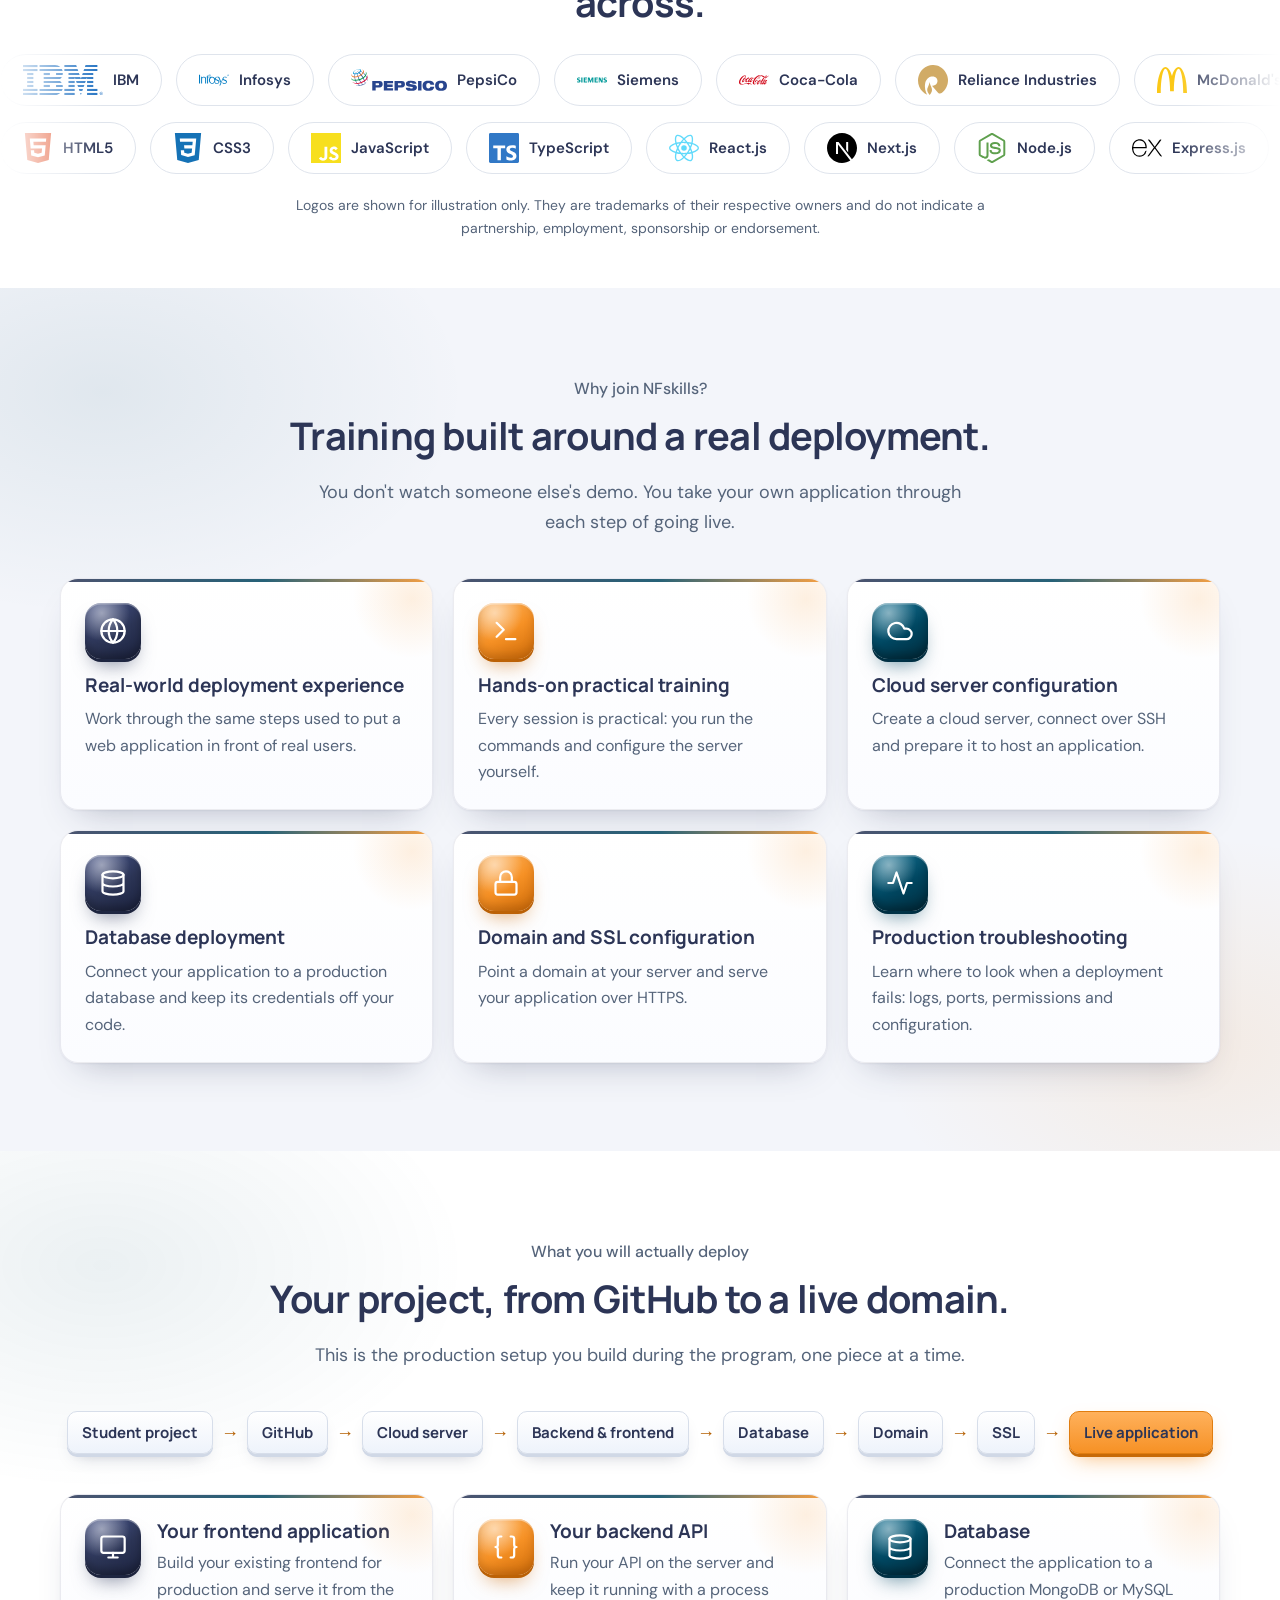
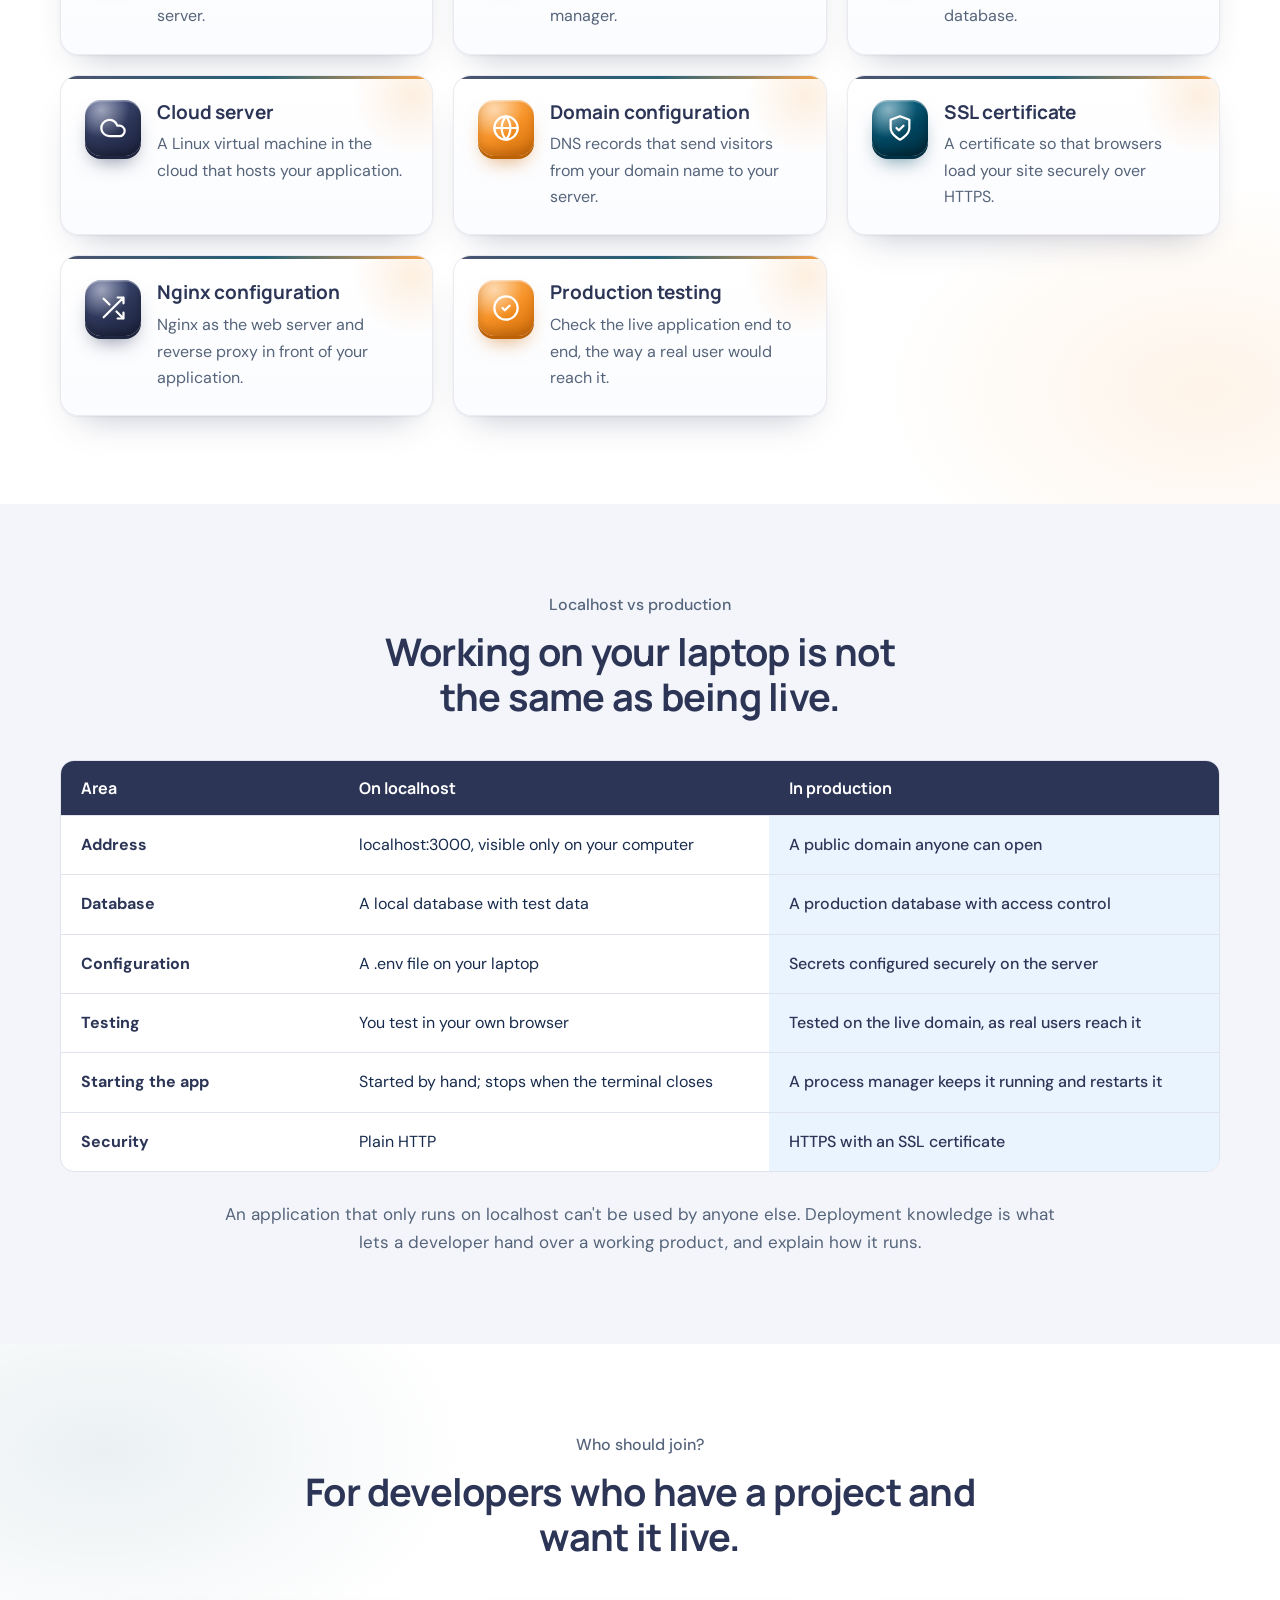
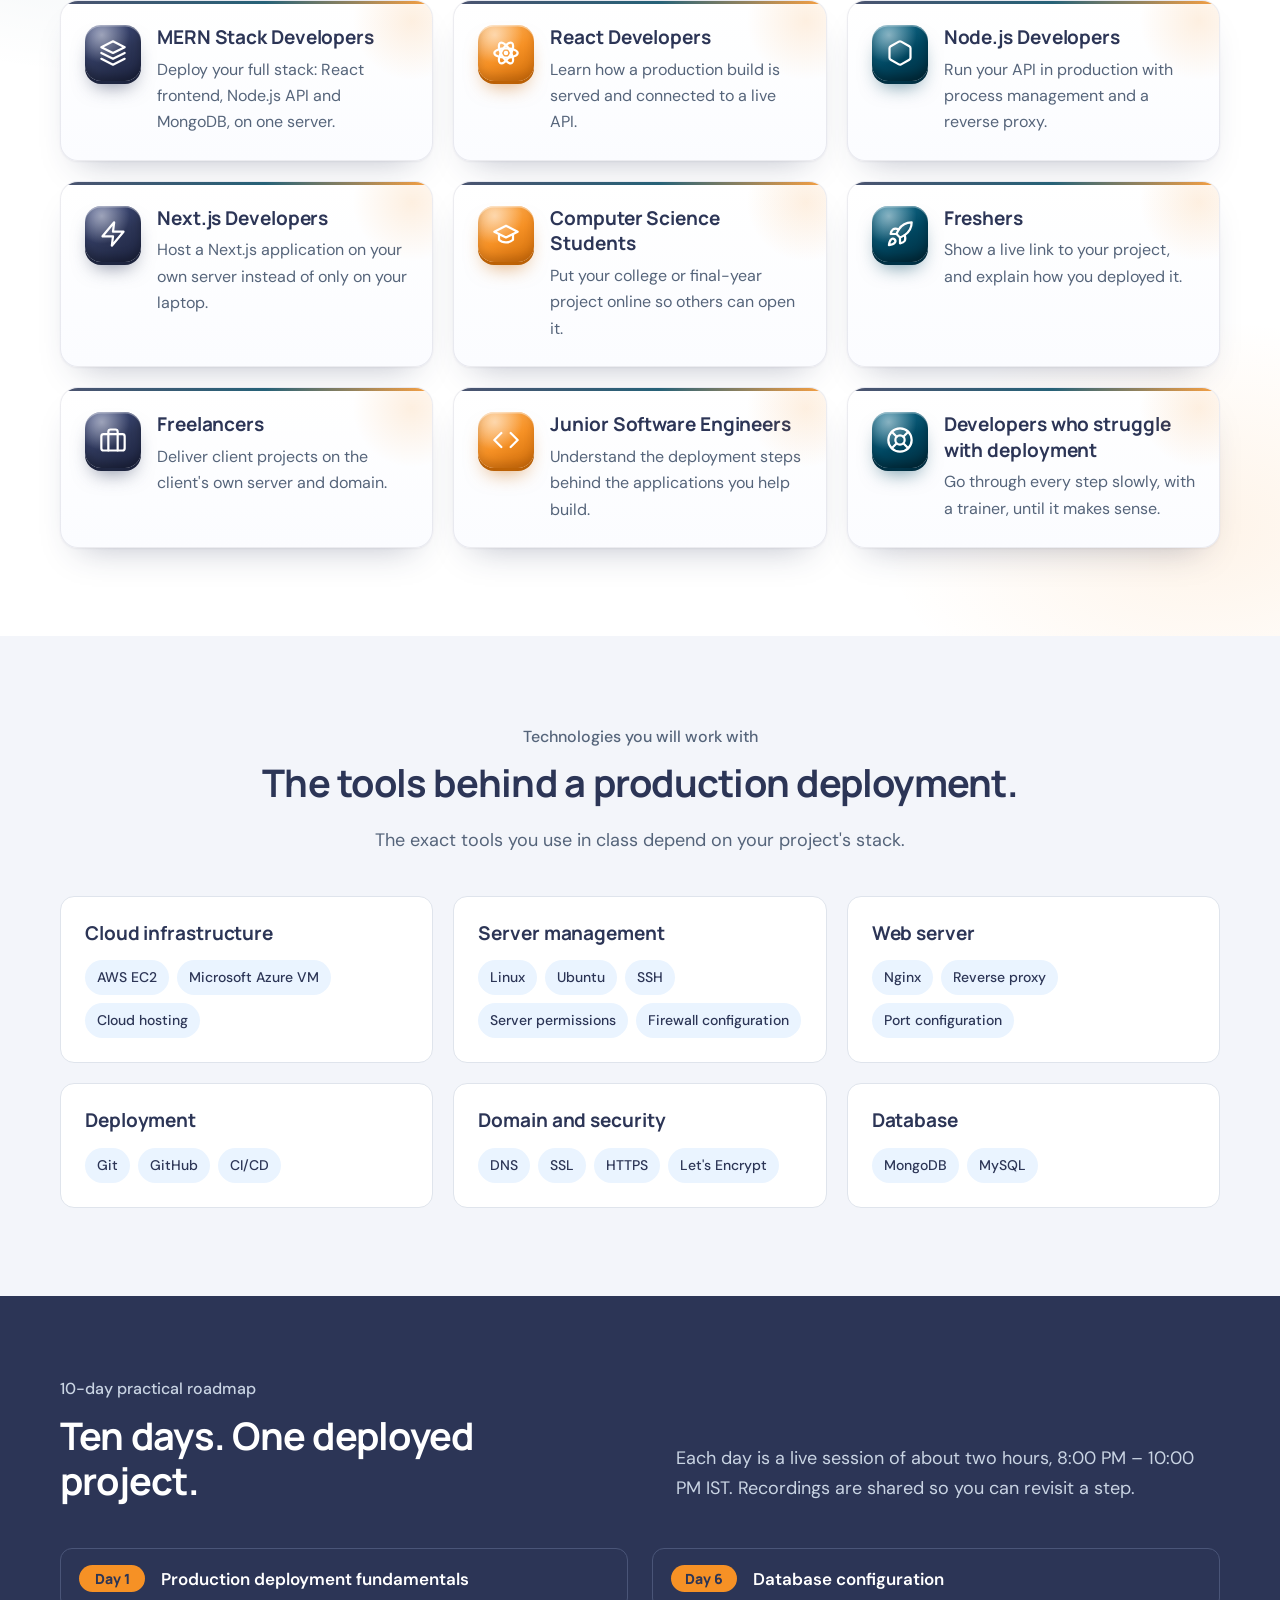
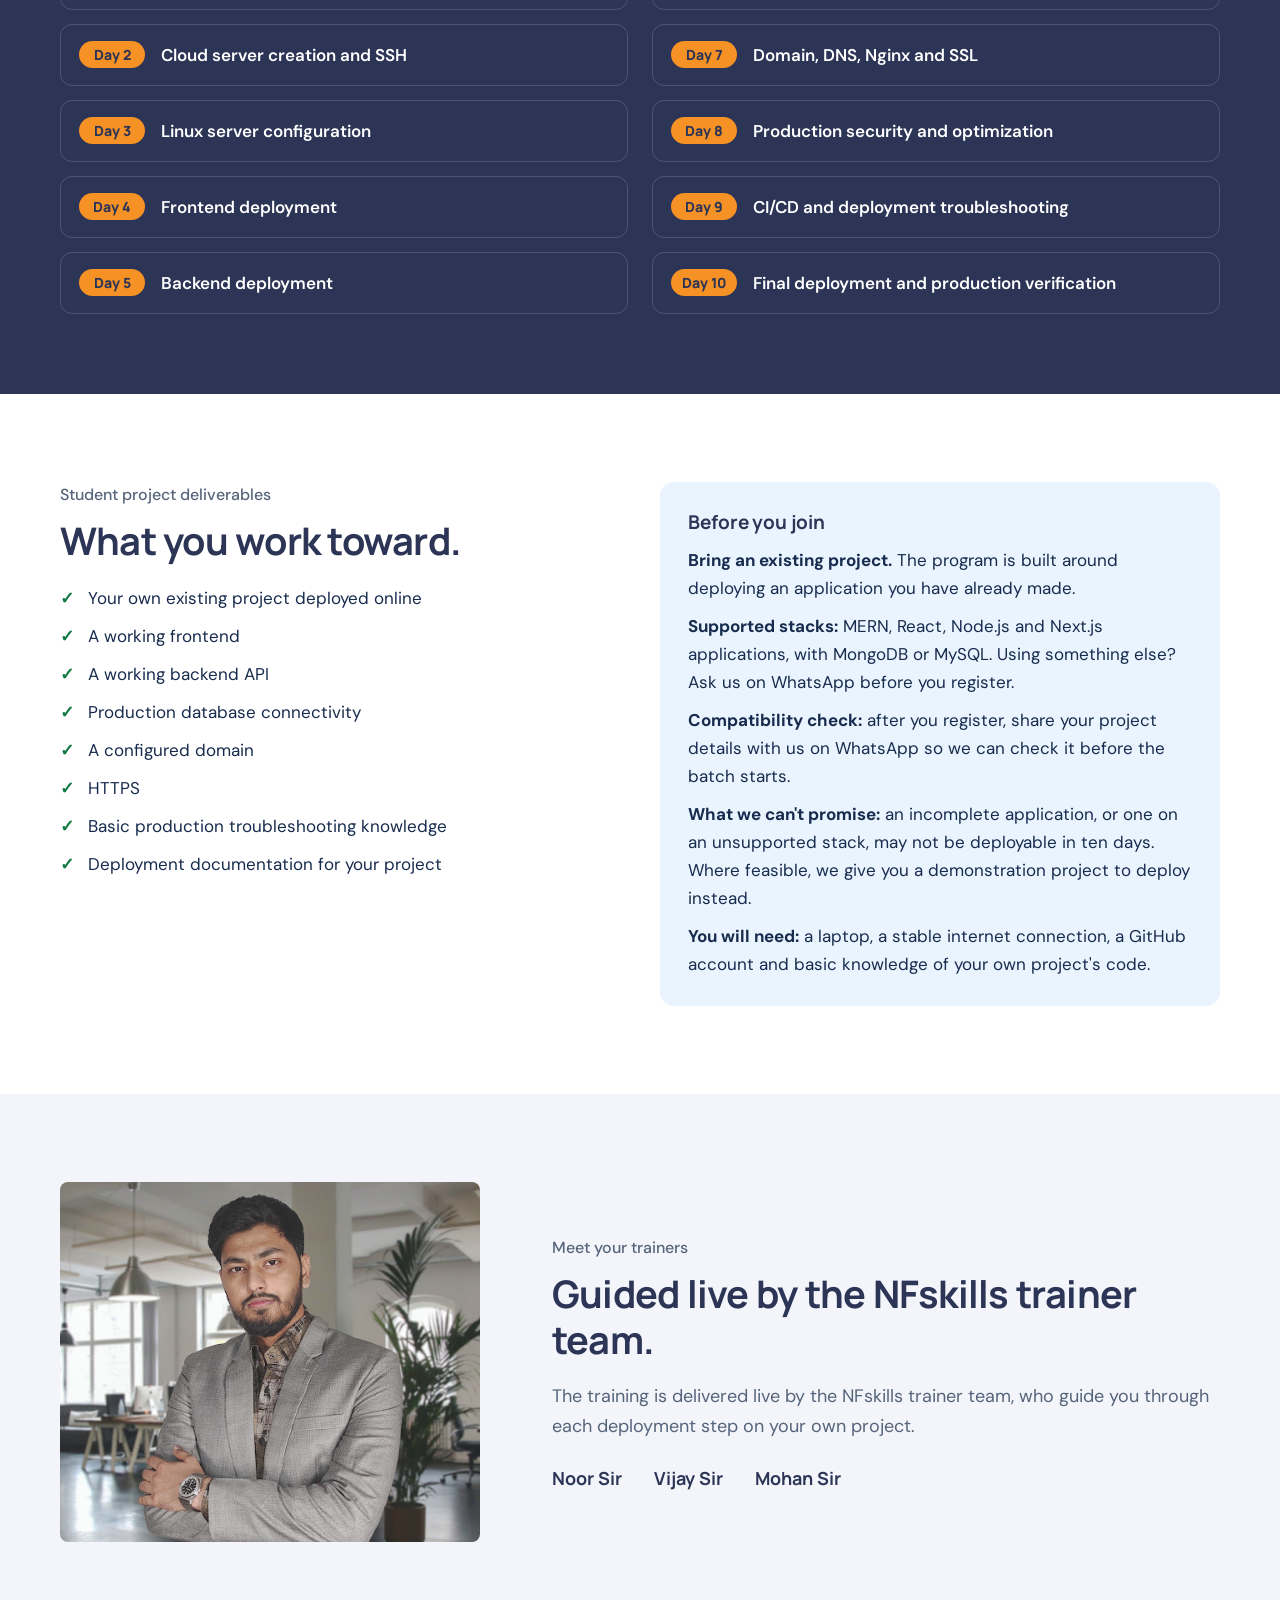
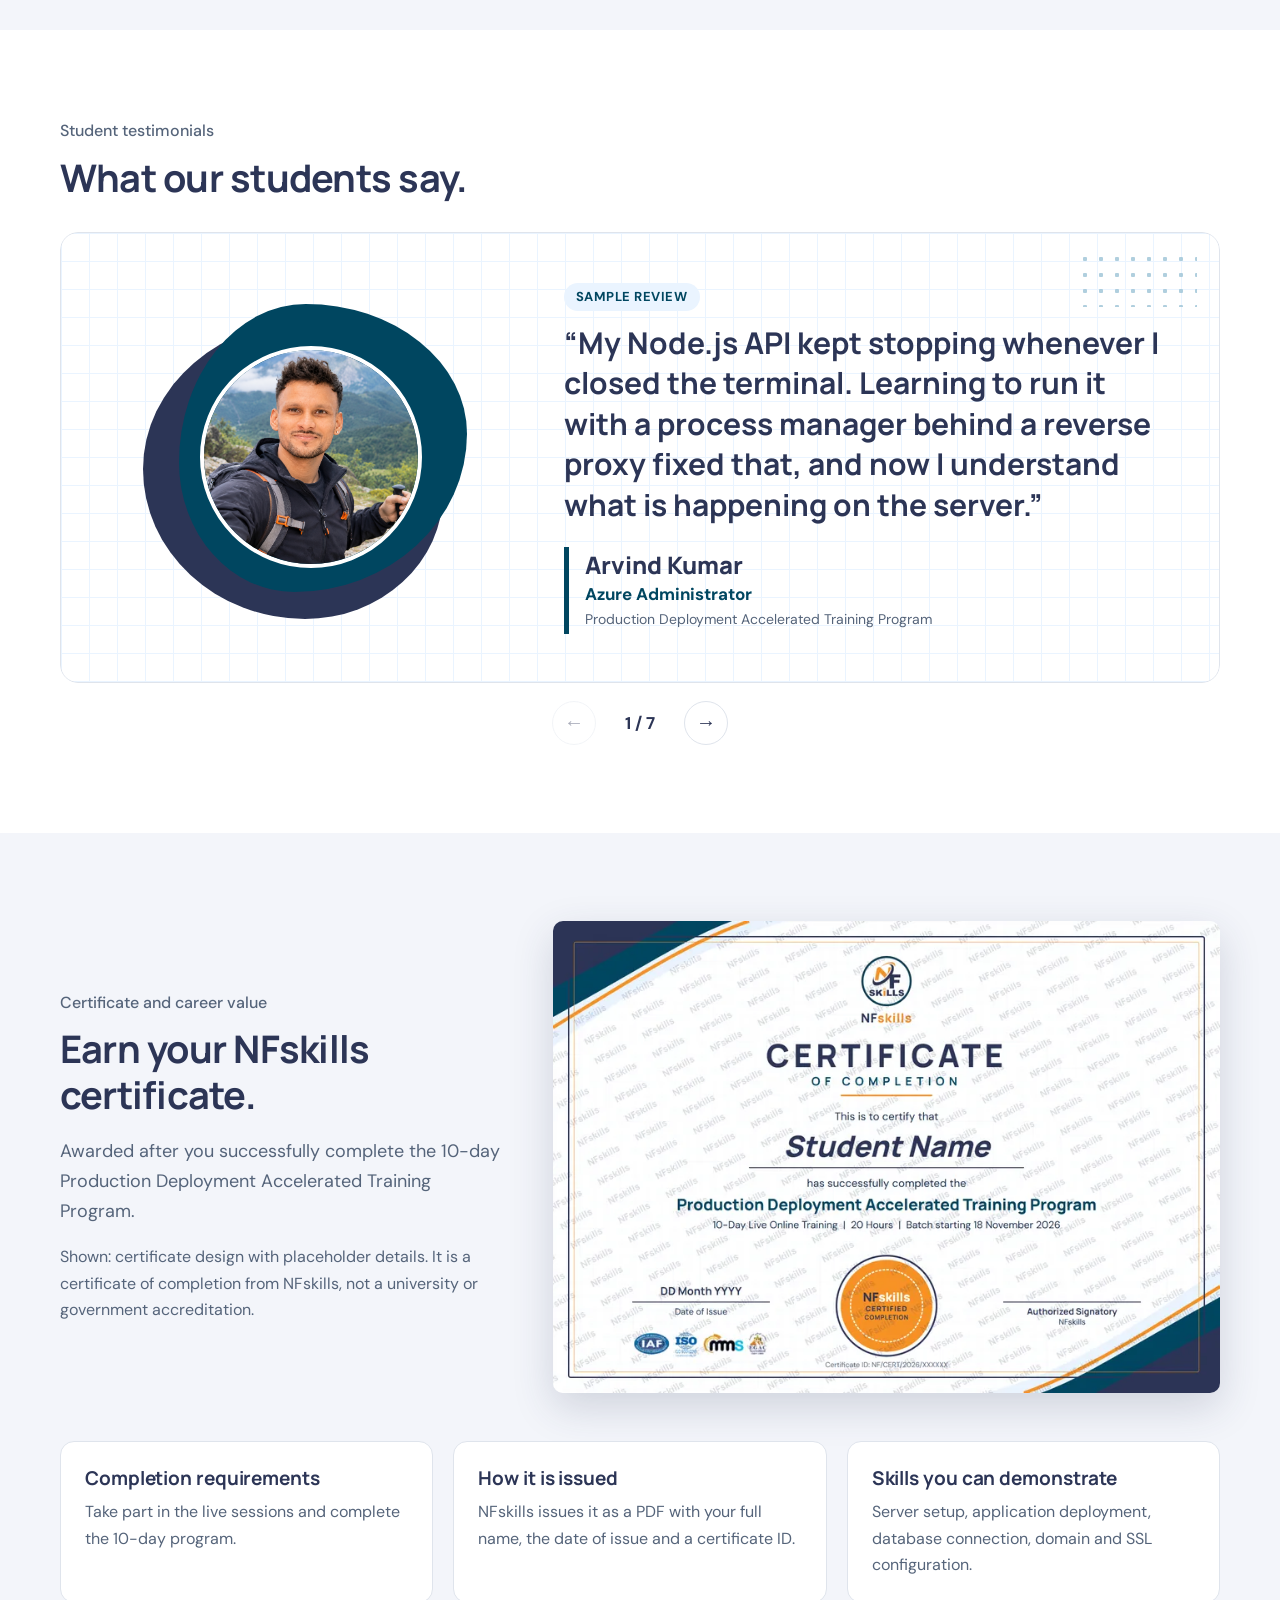
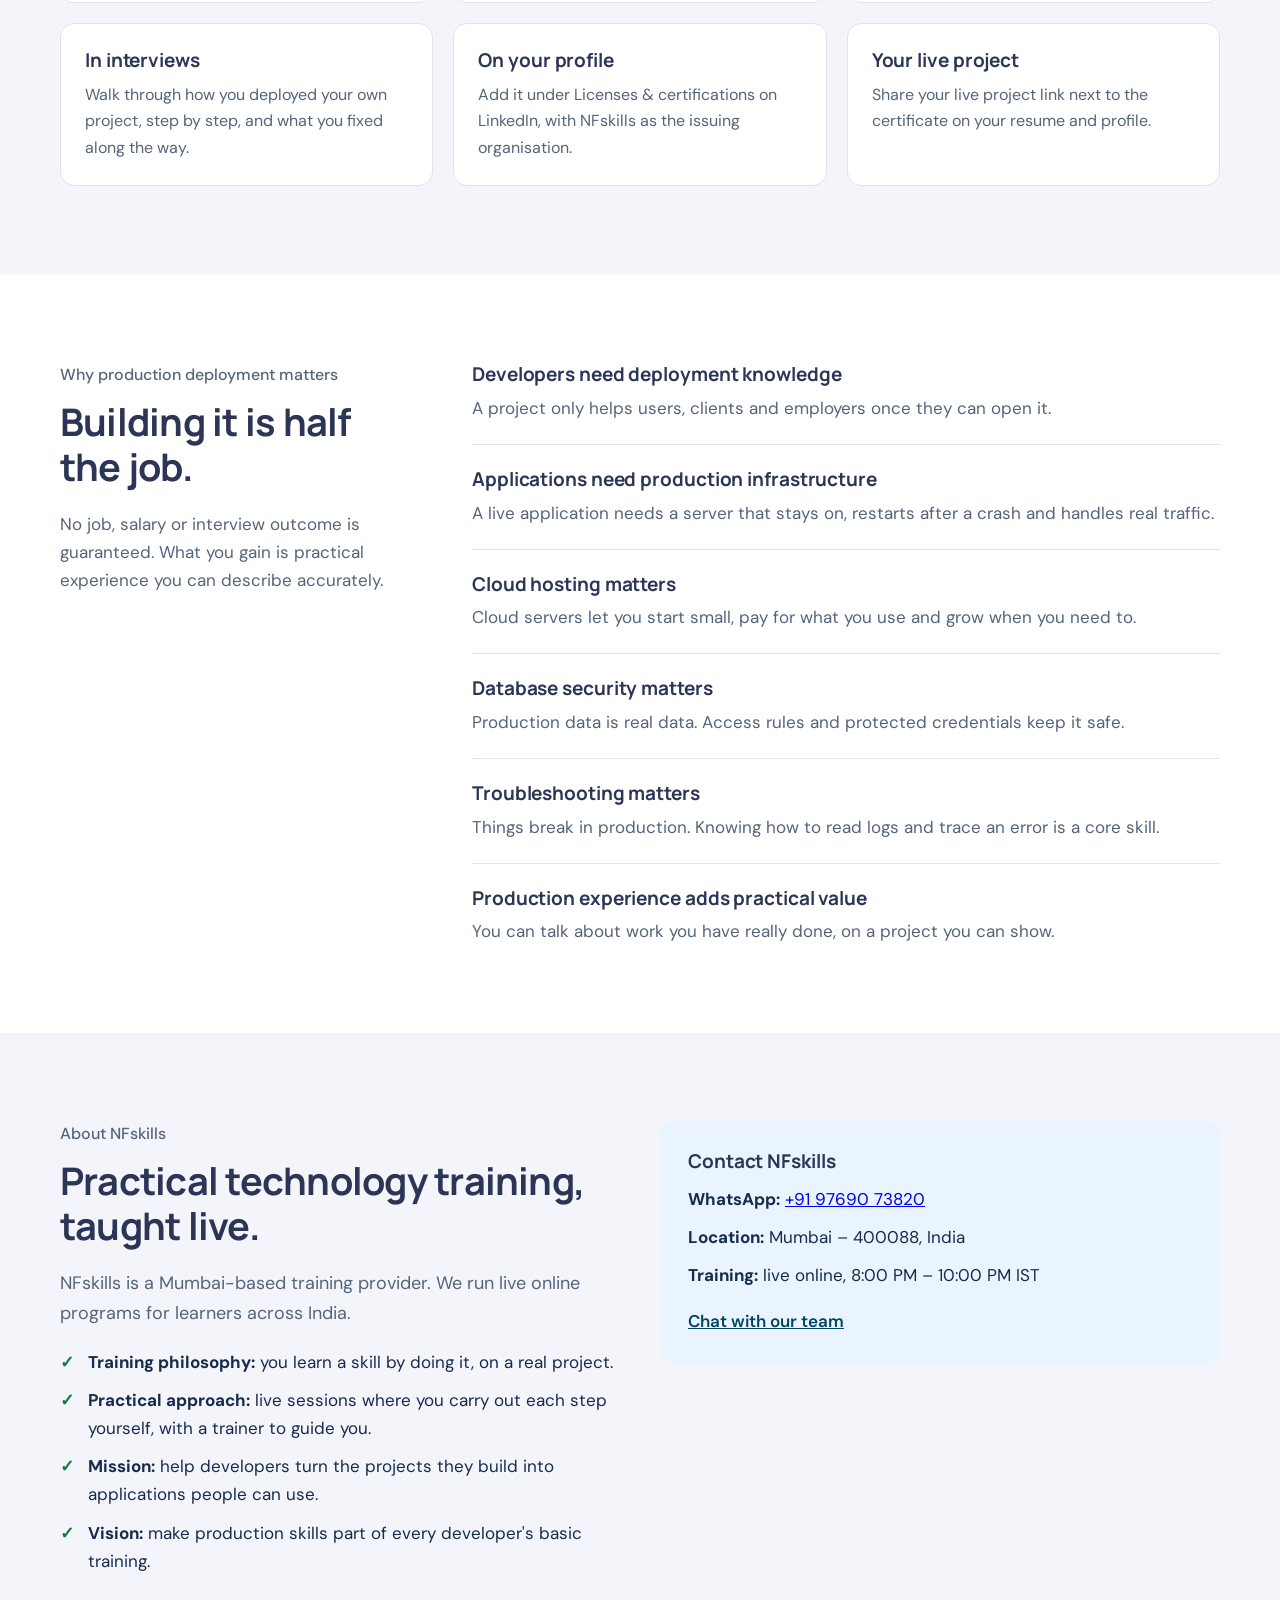
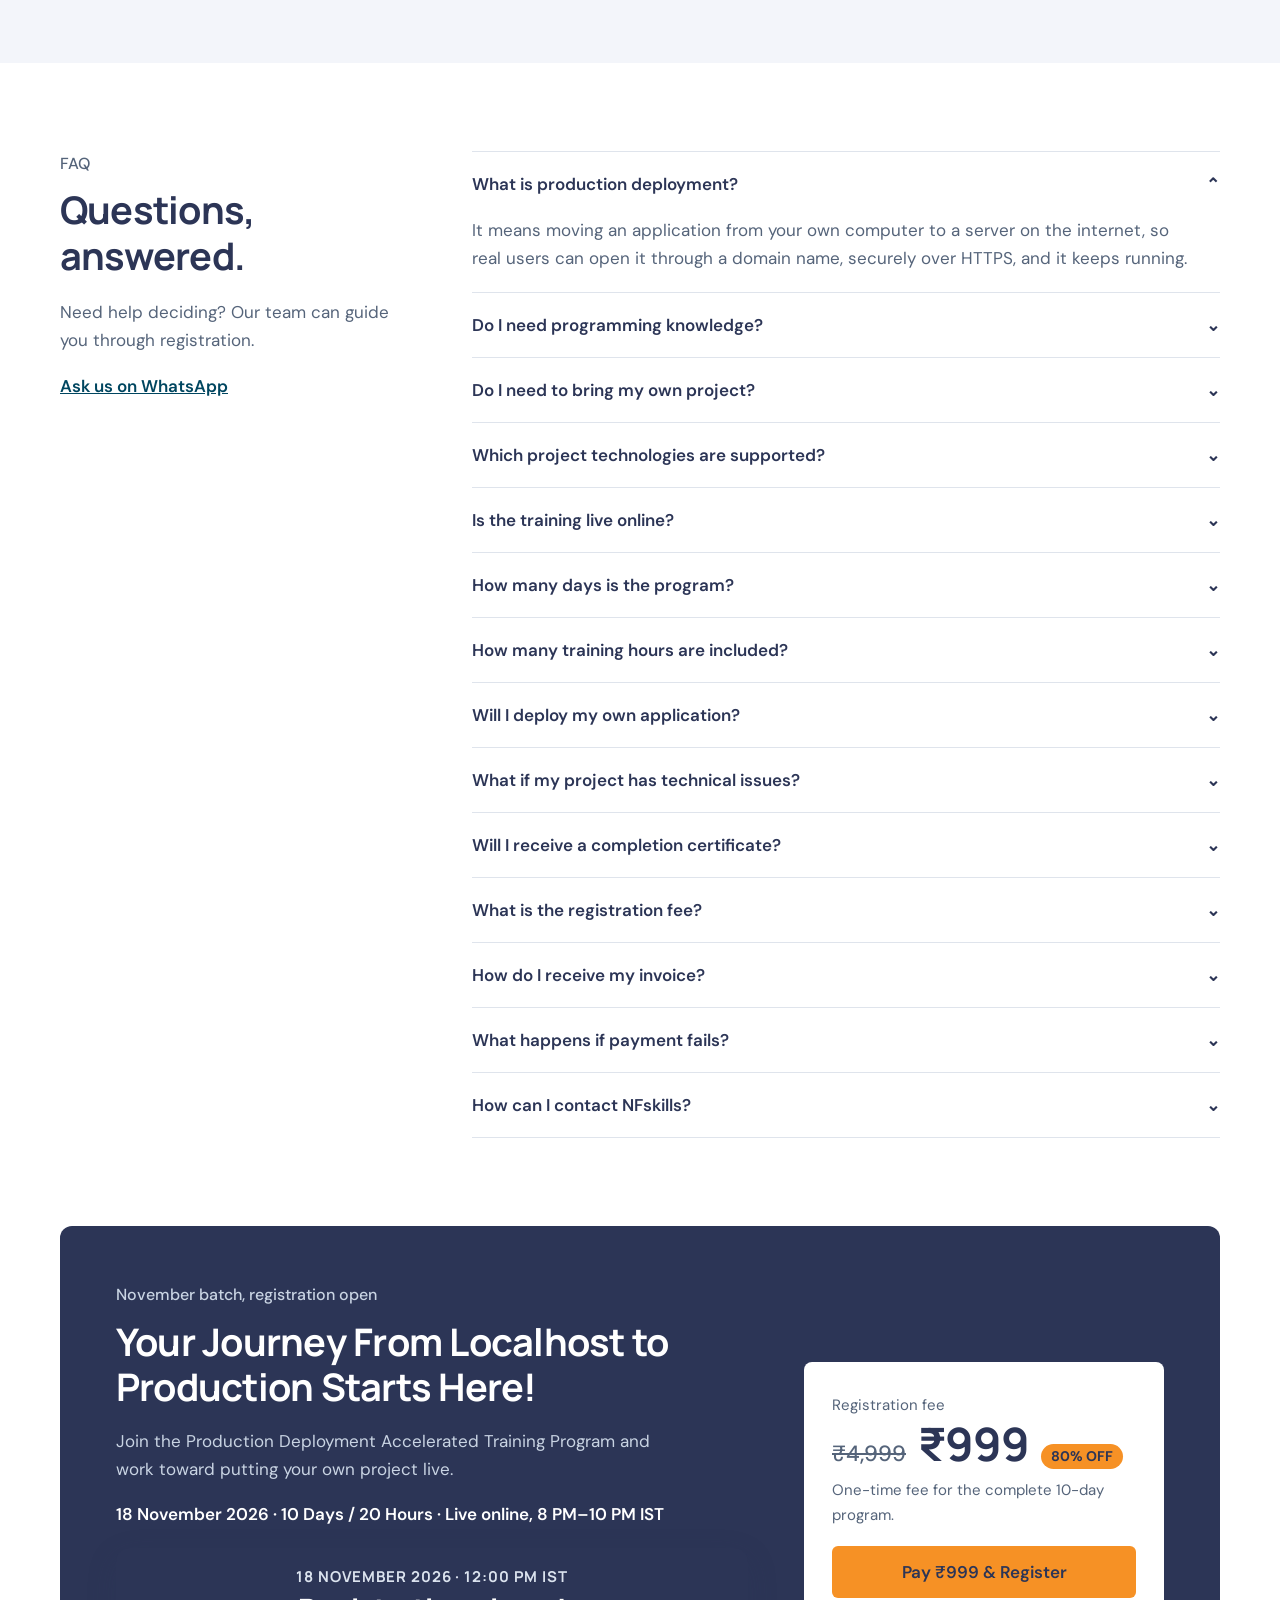
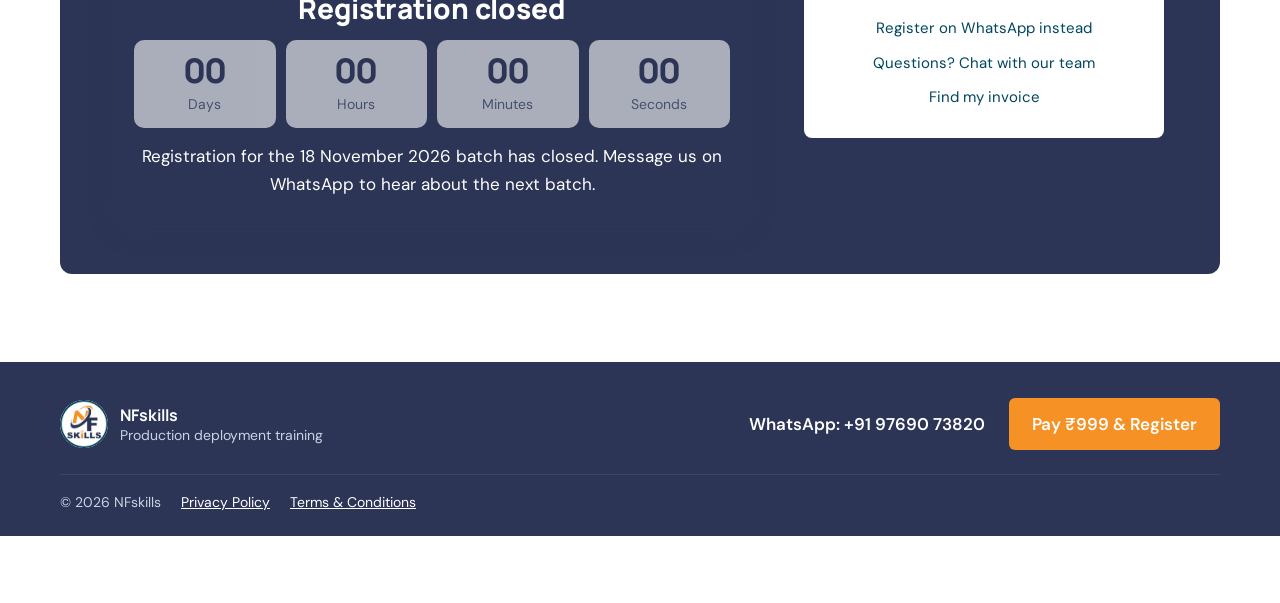
==== commit e4dca435: "Rename Trainers nav link to Our vision; drop 'sample' from certificate caption Co-Authored-By: Claud" ====
--- a/public/index.html
+++ b/public/index.html
@@ -1283,7 +1283,7 @@
     <div class="trust-bar" id="trustBar" hidden><div class="container"></div></div>
     <header>
         <div class="container nav"><a class="brand" href="#top"><img src="images/nfskills.png" width="48" height="48" alt=""><span><b>NFskills</b><small>Production deployment training</small></span></a><button class="toggle" type="button" aria-label="Open menu" aria-controls="siteMenu" aria-expanded="false">☰</button>
-            <nav class="links" id="siteMenu"><a href="#deploy">What you deploy</a><a href="#roadmap">Roadmap</a><a href="#trainers">Trainers</a><a href="#faq">FAQs</a><a href="https://wa.me/919769073820?text=Hi%2C%20I%E2%80%99m%20interested%20in%20the%20Production%20Deployment%20Accelerated%20Training%20Program.">WhatsApp us</a><a class="navcta js-pay" href="#register">Pay ₹999 &amp; Register</a></nav>
+            <nav class="links" id="siteMenu"><a href="#deploy">What you deploy</a><a href="#roadmap">Roadmap</a><a href="#trainers">Our vision</a><a href="#faq">FAQs</a><a href="https://wa.me/919769073820?text=Hi%2C%20I%E2%80%99m%20interested%20in%20the%20Production%20Deployment%20Accelerated%20Training%20Program.">WhatsApp us</a><a class="navcta js-pay" href="#register">Pay ₹999 &amp; Register</a></nav>
         </div>
     </header>
     <main id="top">
@@ -1469,7 +1469,7 @@
                     <p class="label">Meet your trainers</p>
                     <h2>Guided live by the NFskills trainer team.</h2>
                     <p class="lead" id="trainerIntro">The training is delivered live by the NFskills trainer team, who guide you through each deployment step on your own project.</p>
-                    <ul class="names" id="trainerNames"><li>Noor Sir</li><li>Vijay Sir</li><li>Mohan Sir</li></ul>
+                    <ul class="names" id="trainerNames"><li>Noor Ilahi Sir</li><li>Vijay Sir</li><li>Mohan Sir</li></ul>
                 </div>
             </div>
         </section>
@@ -1488,9 +1488,9 @@
                         <p class="label">Certificate and career value</p>
                         <h2>Earn your NFskills certificate.</h2>
                         <p class="lead">Awarded after you successfully complete the 10-day Production Deployment Accelerated Training Program.</p>
-                        <p class="hero-note">Shown: sample design with placeholder details. It is a certificate of completion from NFskills, not a university or government accreditation.</p>
+                        <p class="hero-note">Shown: certificate design with placeholder details. It is a certificate of completion from NFskills, not a university or government accreditation.</p>
                     </div>
-                    <img class="cert-img" src="assets/certificates/nfskills-certificate-sample-800.webp" srcset="assets/certificates/nfskills-certificate-sample-800.webp 800w, assets/certificates/nfskills-certificate-sample-1600.webp 1600w" sizes="(max-width: 900px) 100vw, 60vw" width="1600" height="1131" loading="lazy" decoding="async" alt="Sample NFskills certificate of completion for the Production Deployment Accelerated Training Program, with placeholder student name">
+                    <img class="cert-img" src="assets/certificates/nfskills-certificate-sample-800.webp" srcset="assets/certificates/nfskills-certificate-sample-800.webp 800w, assets/certificates/nfskills-certificate-sample-1600.webp 1600w" sizes="(max-width: 900px) 100vw, 60vw" width="1600" height="1131" loading="lazy" decoding="async" alt="NFskills certificate of completion design for the Production Deployment Accelerated Training Program, with placeholder student name">
                 </div>
                 <ul class="cards cert-points">
                     <li class="card"><h3>Completion requirements</h3><p>Take part in the live sessions and complete the 10-day program.</p></li>
--- a/public/countdown.css
+++ b/public/countdown.css
@@ -14,27 +14,31 @@
 
 /* sticky registration banner, driven by the same timer as the countdown boxes */
 body{padding-bottom:var(--bar-h,0px)}
-.sticky-reg{position:fixed;left:0;right:0;bottom:0;z-index:24;padding:10px 0 calc(10px + env(safe-area-inset-bottom));background:#fff;border-top:1px solid var(--line);box-shadow:0 -8px 24px rgba(44,53,86,.12);animation:sr-up .45s ease-out both}
+.sticky-reg{position:fixed;left:0;right:0;bottom:0;z-index:24;padding:10px 0 calc(10px + env(safe-area-inset-bottom));background:var(--navy);border-top:1px solid rgba(255,255,255,.12);box-shadow:0 -8px 24px rgba(44,53,86,.28);animation:sr-up .45s ease-out both}
 @keyframes sr-up{from{transform:translateY(100%)}}
 @media(prefers-reduced-motion:reduce){.sticky-reg{animation:none}}
 .sr-row{display:grid;grid-template-columns:minmax(0,1fr) auto auto;align-items:center;gap:12px 28px}
 .sr-info{min-width:0;display:flex;flex-wrap:wrap;align-items:center;gap:2px 10px;line-height:1.35}
-.sr-info b{flex:1 1 100%;font:700 16px Manrope,sans-serif;color:var(--navy);white-space:nowrap;overflow:hidden;text-overflow:ellipsis}
+.sr-info b{flex:1 1 100%;font:700 16px Manrope,sans-serif;color:var(--navy);white-space:nowrap;overflow:hidden;text-overflow:ellipsis;color:#fff}
 .sr-long,.sr-off{display:none}
-.sr-meta{font-size:14px;color:var(--muted)}
+.sr-meta{font-size:14px;color:#F3F5FA}
 .sr-cd{text-align:center}
-.sr-cd small{display:block;font:700 12px/1.3 "DM Sans",Arial,sans-serif;letter-spacing:.08em;text-transform:uppercase;color:var(--blue)}
+.sr-cd small{display:block;font:700 12px/1.3 "DM Sans",Arial,sans-serif;letter-spacing:.08em;text-transform:uppercase;color:#fff}
 .sr-digits{display:flex;gap:6px;margin-top:4px}
-.sr-digits span{min-width:46px;padding:3px 6px;border-radius:6px;background:var(--light-blue);color:var(--muted);font-size:13px}
+.sr-digits span{min-width:46px;padding:3px 6px;border-radius:6px;background:var(--light-blue);color:#55647a;font-size:13px}
 .sr-digits b{margin-right:1px;font:800 18px/1.2 Manrope,sans-serif;font-variant-numeric:tabular-nums;color:var(--navy)}
 .sr-buy{display:flex;align-items:center;gap:16px}
 .sr-price{display:flex;align-items:baseline;gap:8px;white-space:nowrap}
-.sr-price s{color:var(--muted);font-size:15px}
-.sr-price strong{font:800 26px/1 Manrope,sans-serif;color:var(--navy)}
+.sr-price s{color:#c9d4e3;font-size:15px}
+.sr-price strong{font:800 26px/1 Manrope,sans-serif;color:#fff}
 .sr-btns{display:grid;grid-template-columns:1fr 1fr;gap:10px}
-/* both banner buttons share one navy style; the floating WhatsApp button hides while the banner shows */
-.sticky-reg .sr-btns .btn{min-height:46px;padding:10px 18px;border:1px solid var(--navy);border-radius:8px;background:var(--navy);color:#fff;white-space:nowrap;transition:background-color .2s ease,border-color .2s ease}
-.sticky-reg .sr-btns .btn:hover{background:#202944;border-color:#202944}
+/* the floating WhatsApp button hides while the banner shows */
+.sticky-reg .sr-btns .btn{min-height:46px;padding:10px 18px;border:0;border-radius:8px;white-space:nowrap;transition:background-color .2s ease,border-color .2s ease}
+/* original button colours: Pay orange with navy text, WhatsApp green with white text */
+.sticky-reg .sr-btns .js-pay{background:var(--orange);color:var(--navy)}
+.sticky-reg .sr-btns .js-pay:hover{background:#e07d10}
+.sticky-reg .sr-btns .sr-wa{background:#138044;color:#fff}
+.sticky-reg .sr-btns .sr-wa:hover{background:#0f6a37}
 .sticky-reg:not([hidden])~.wa{display:none}
 .sticky-reg.closed .sr-digits,.sticky-reg.closed .sr-price,.sticky-reg.closed .js-pay{display:none}
 .sticky-reg.closed .sr-btns{grid-template-columns:1fr}
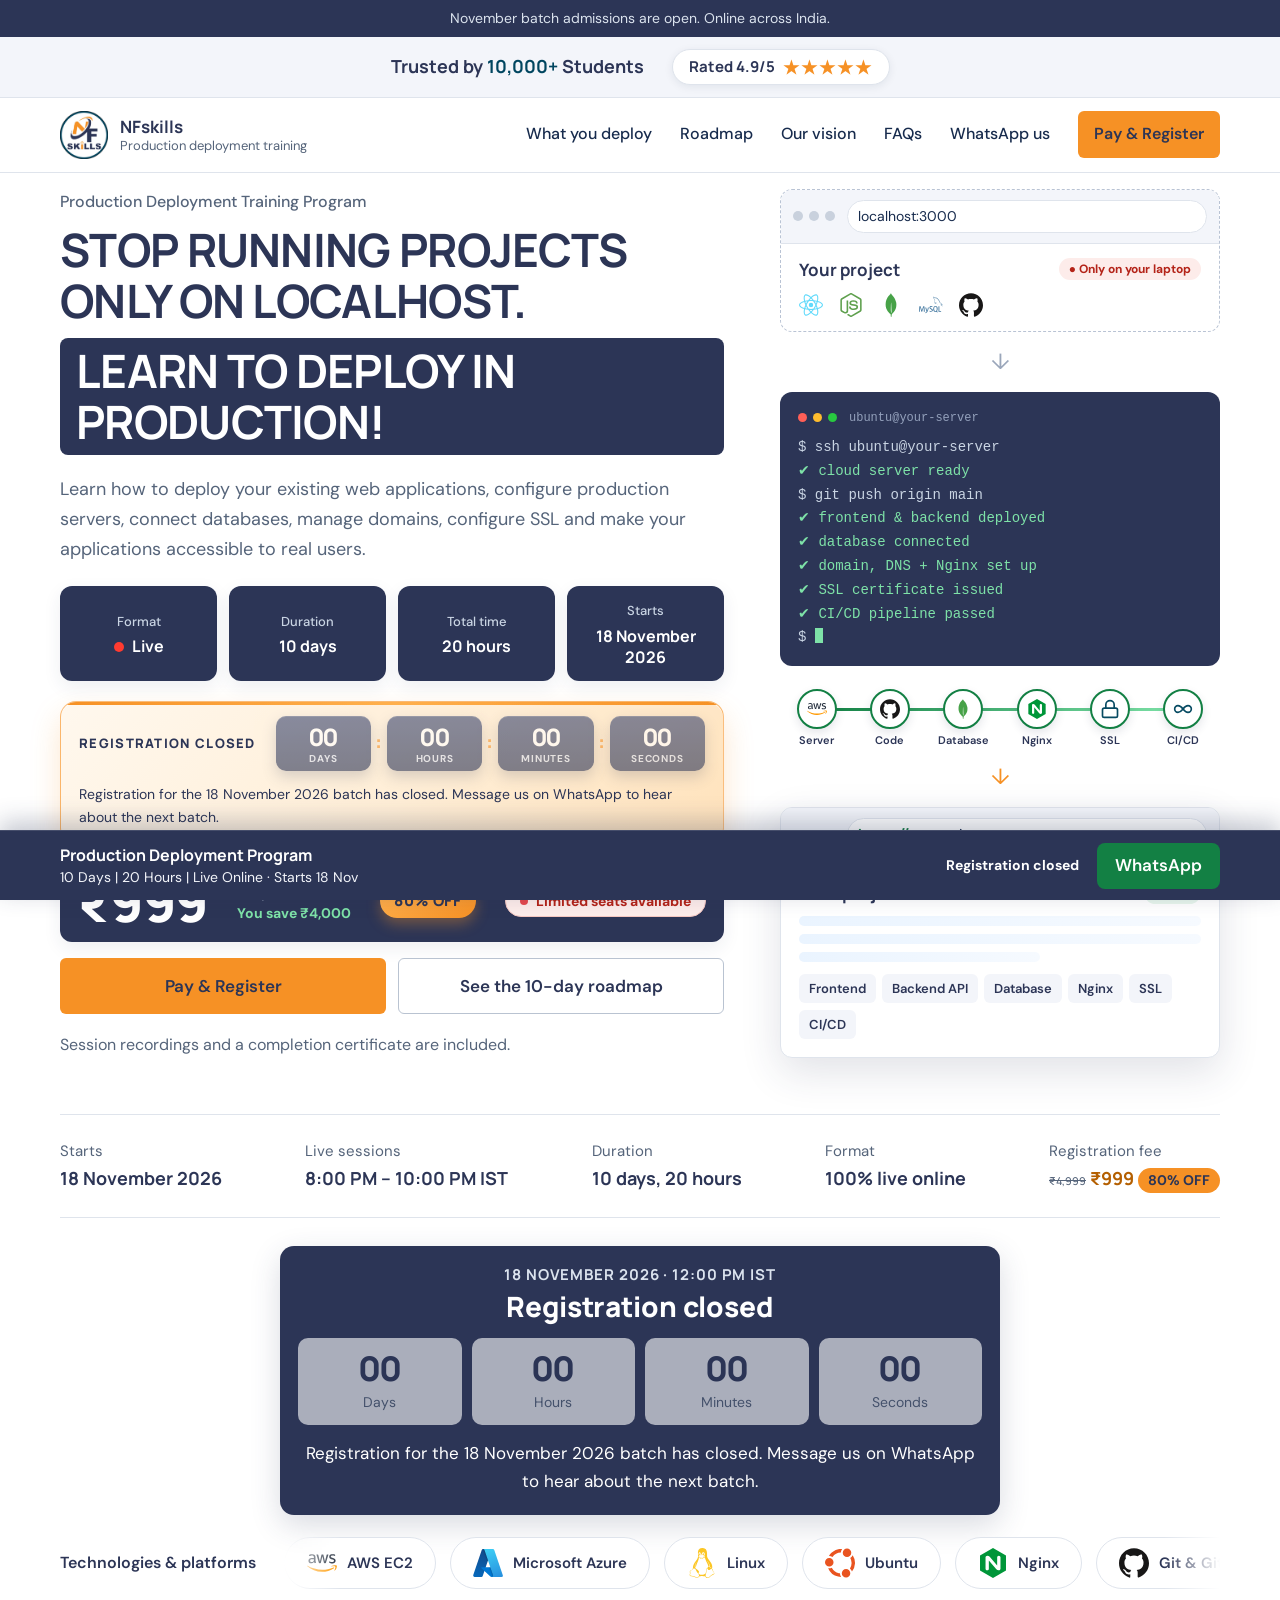
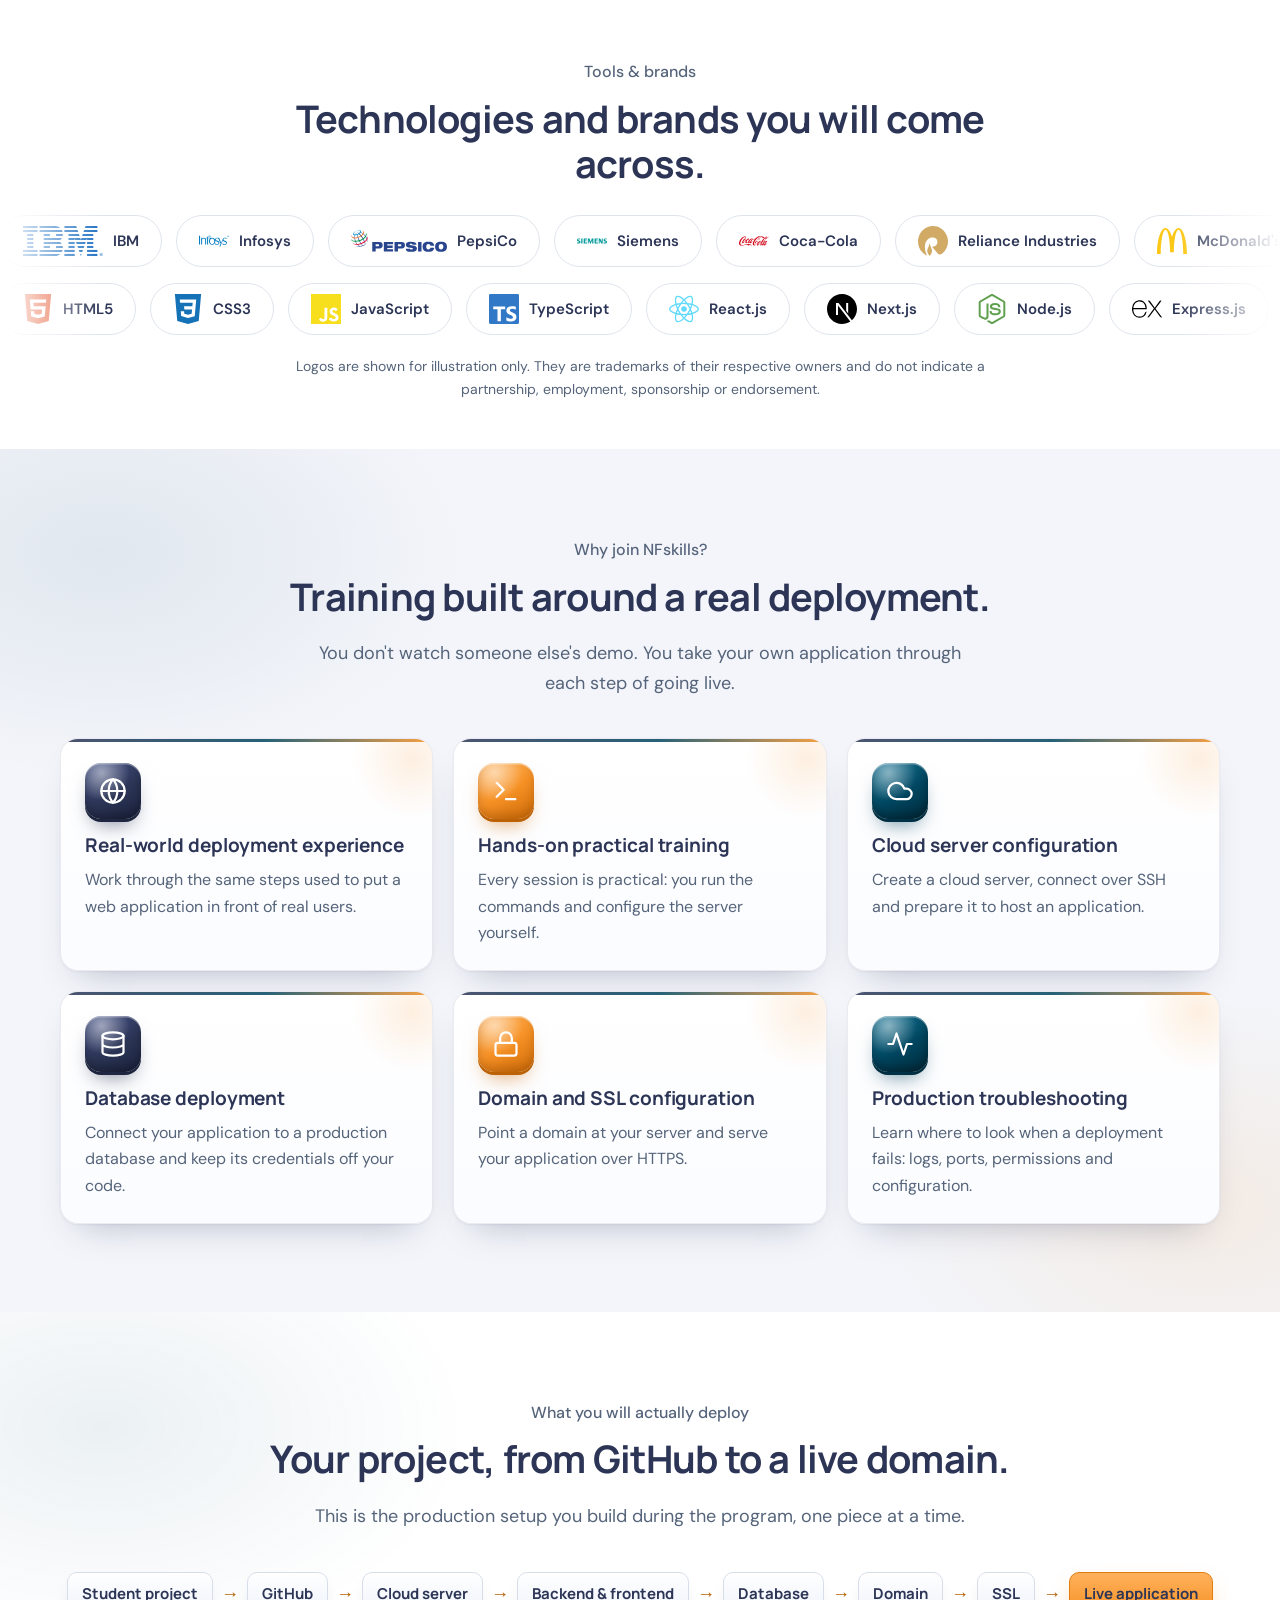
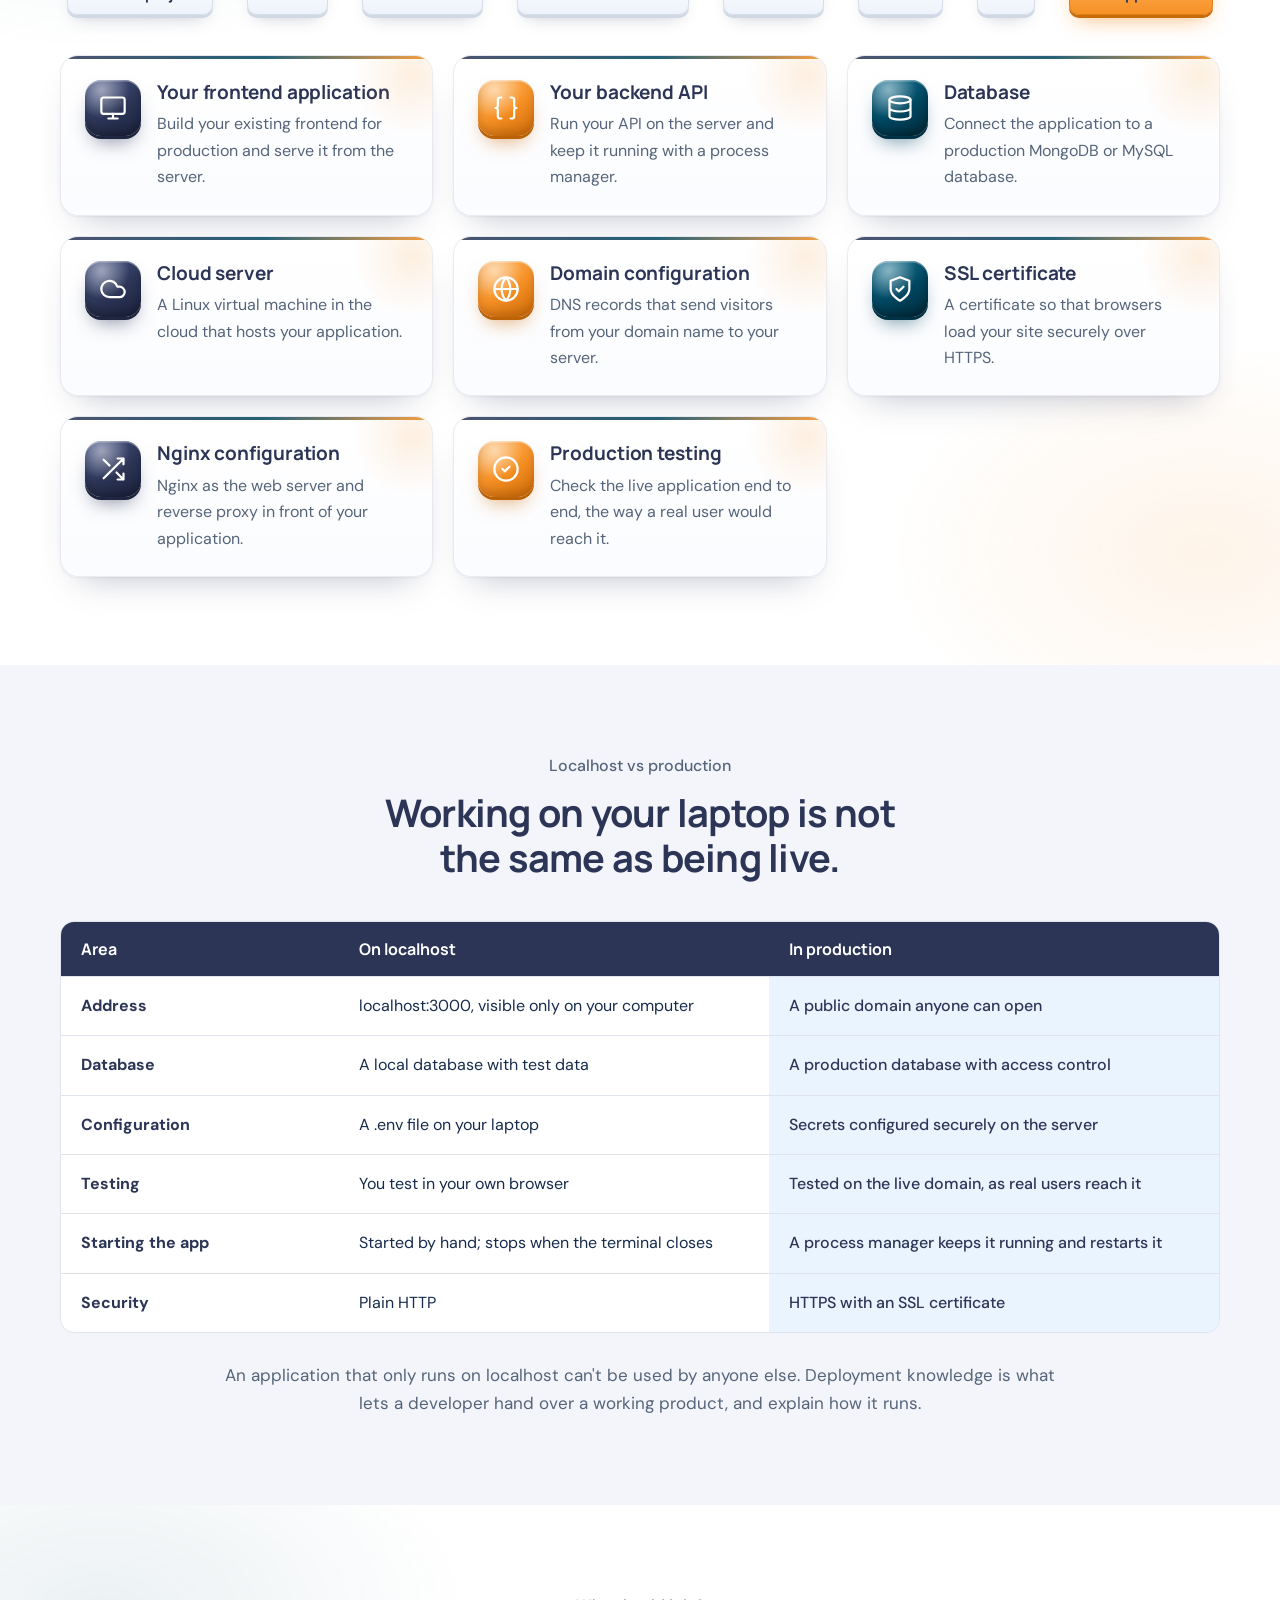
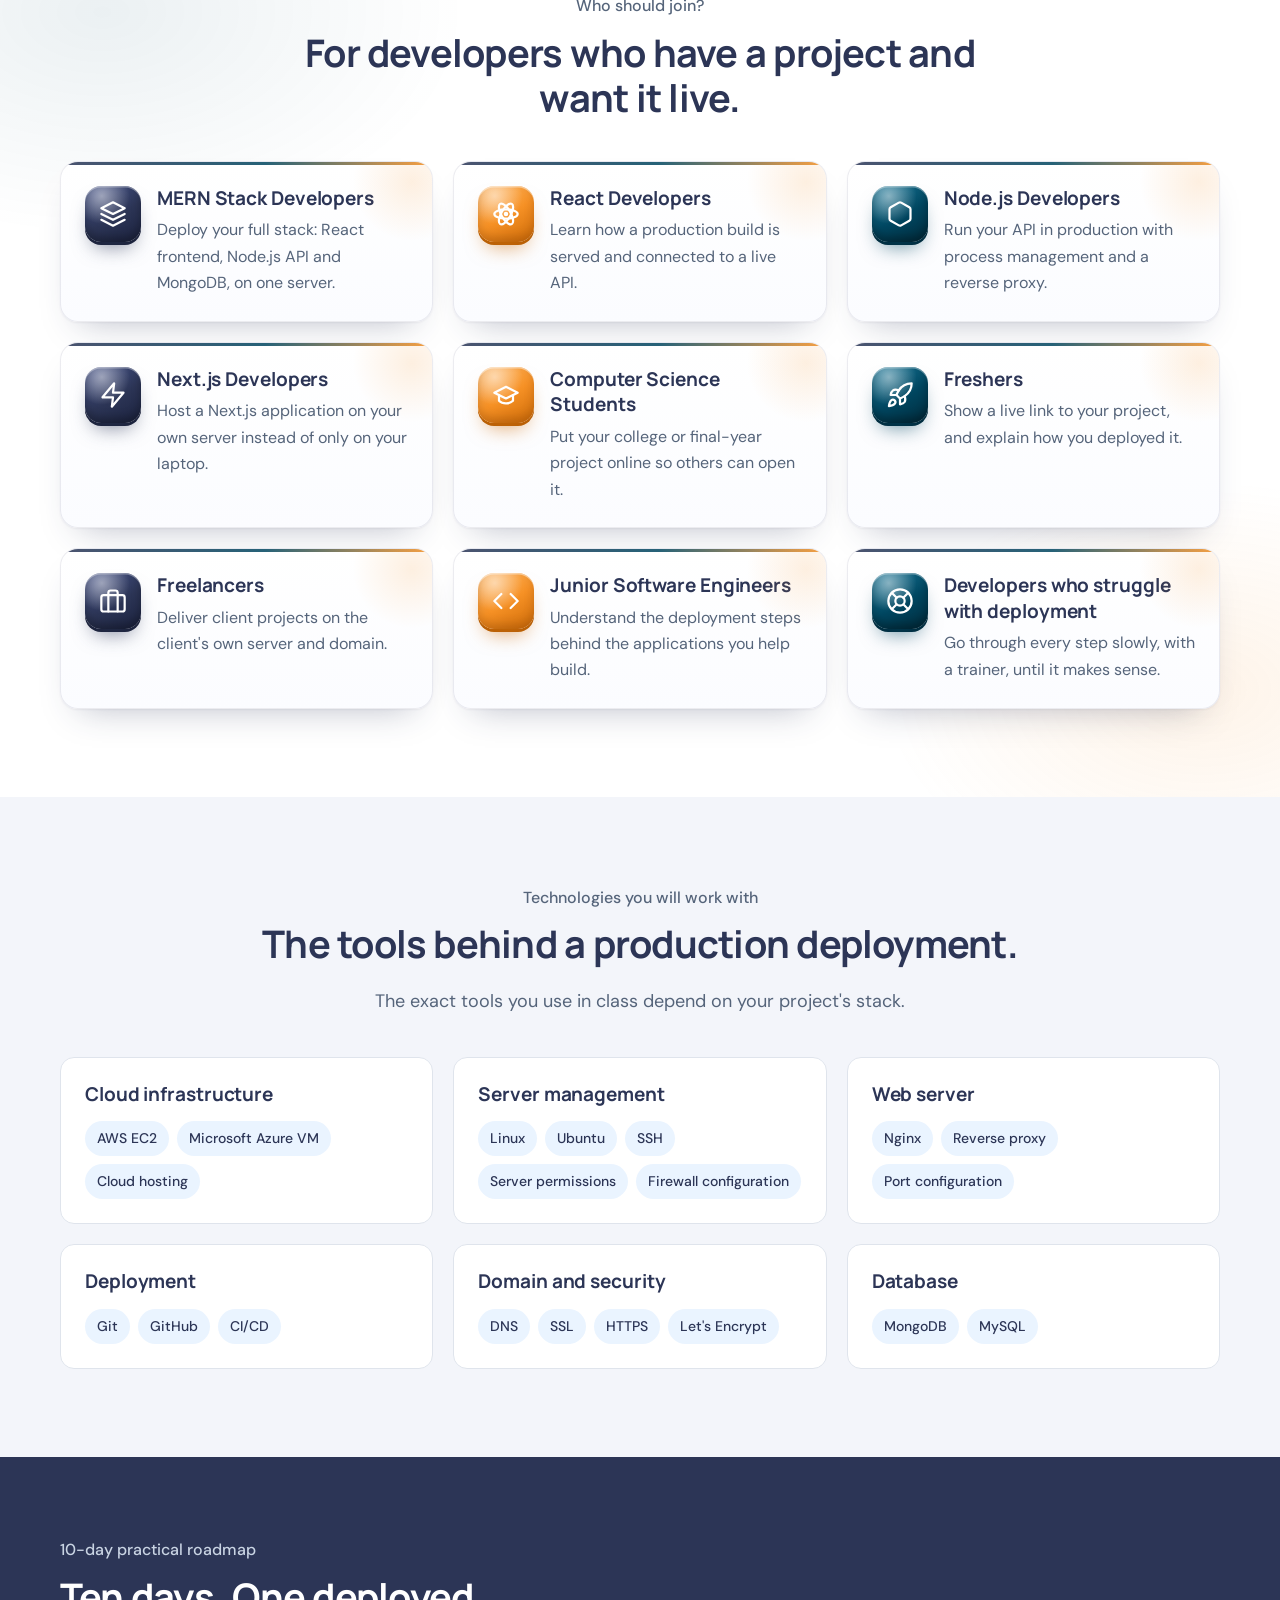
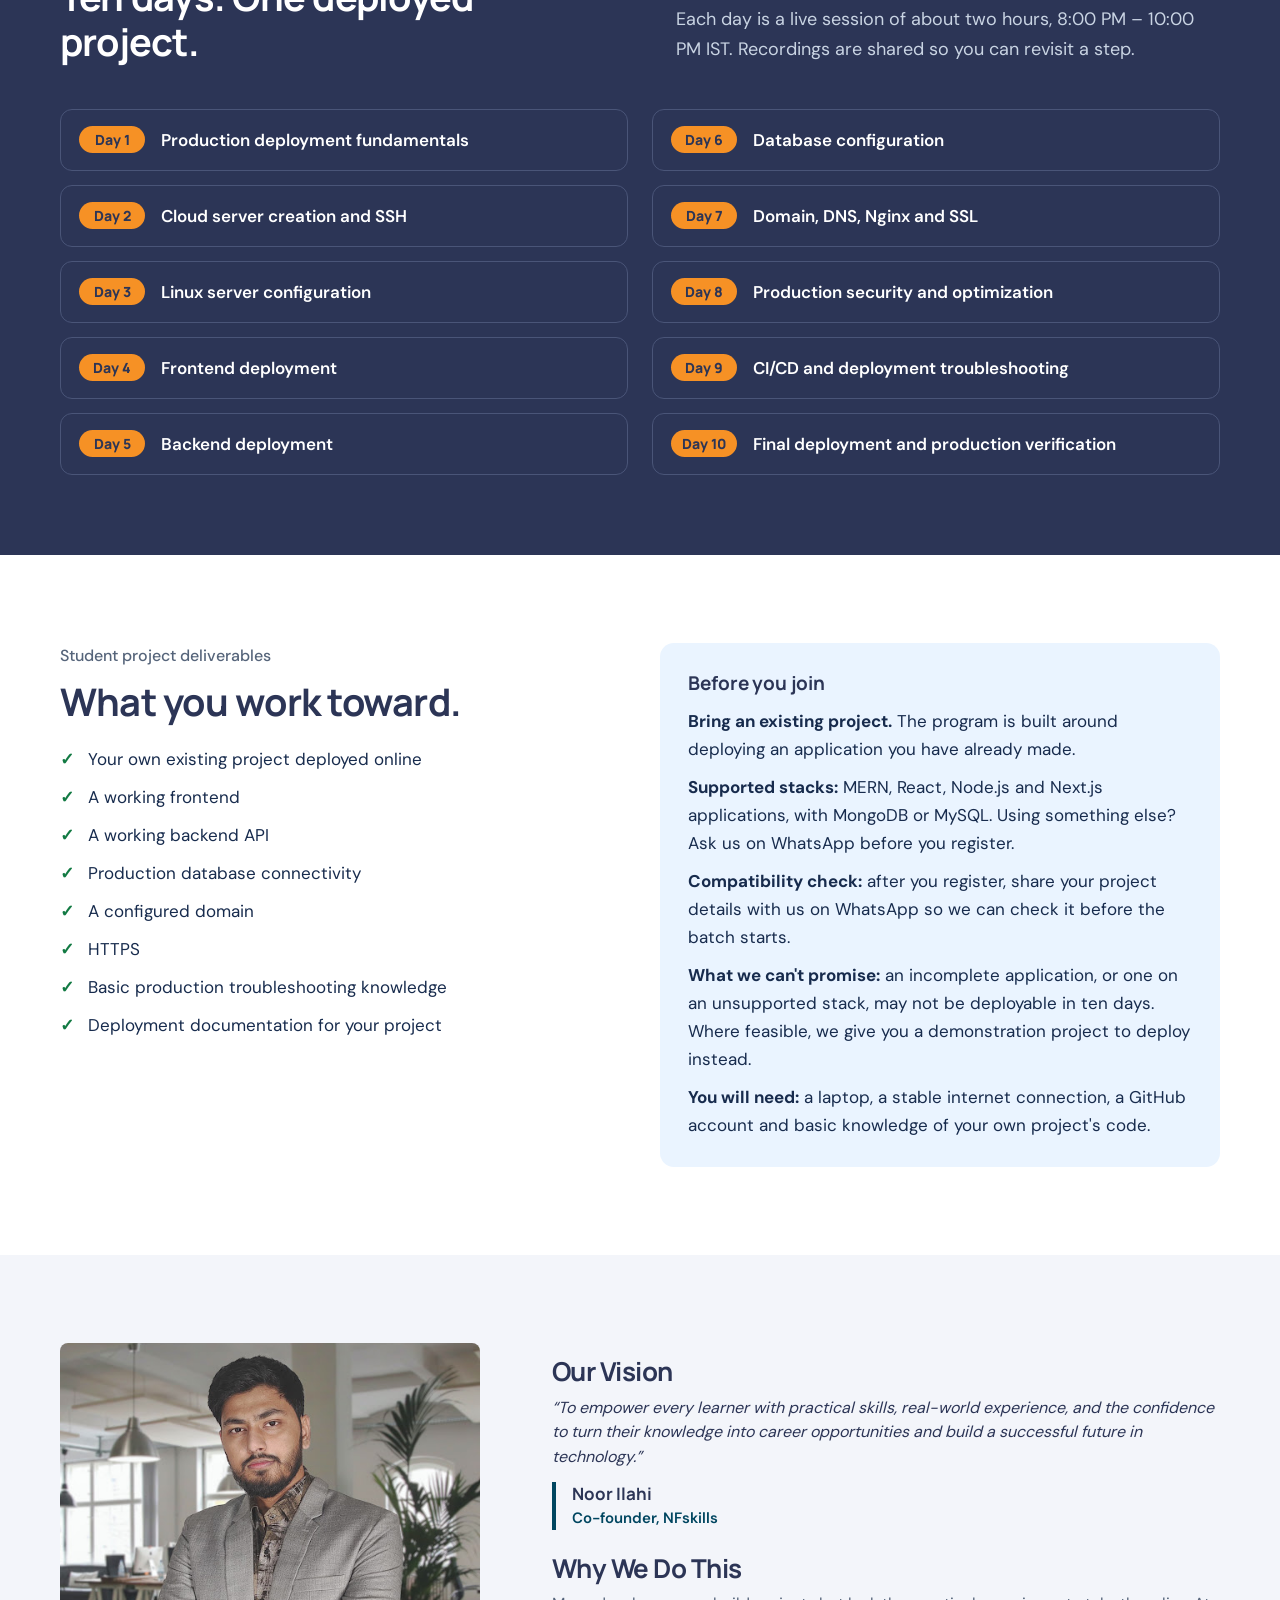
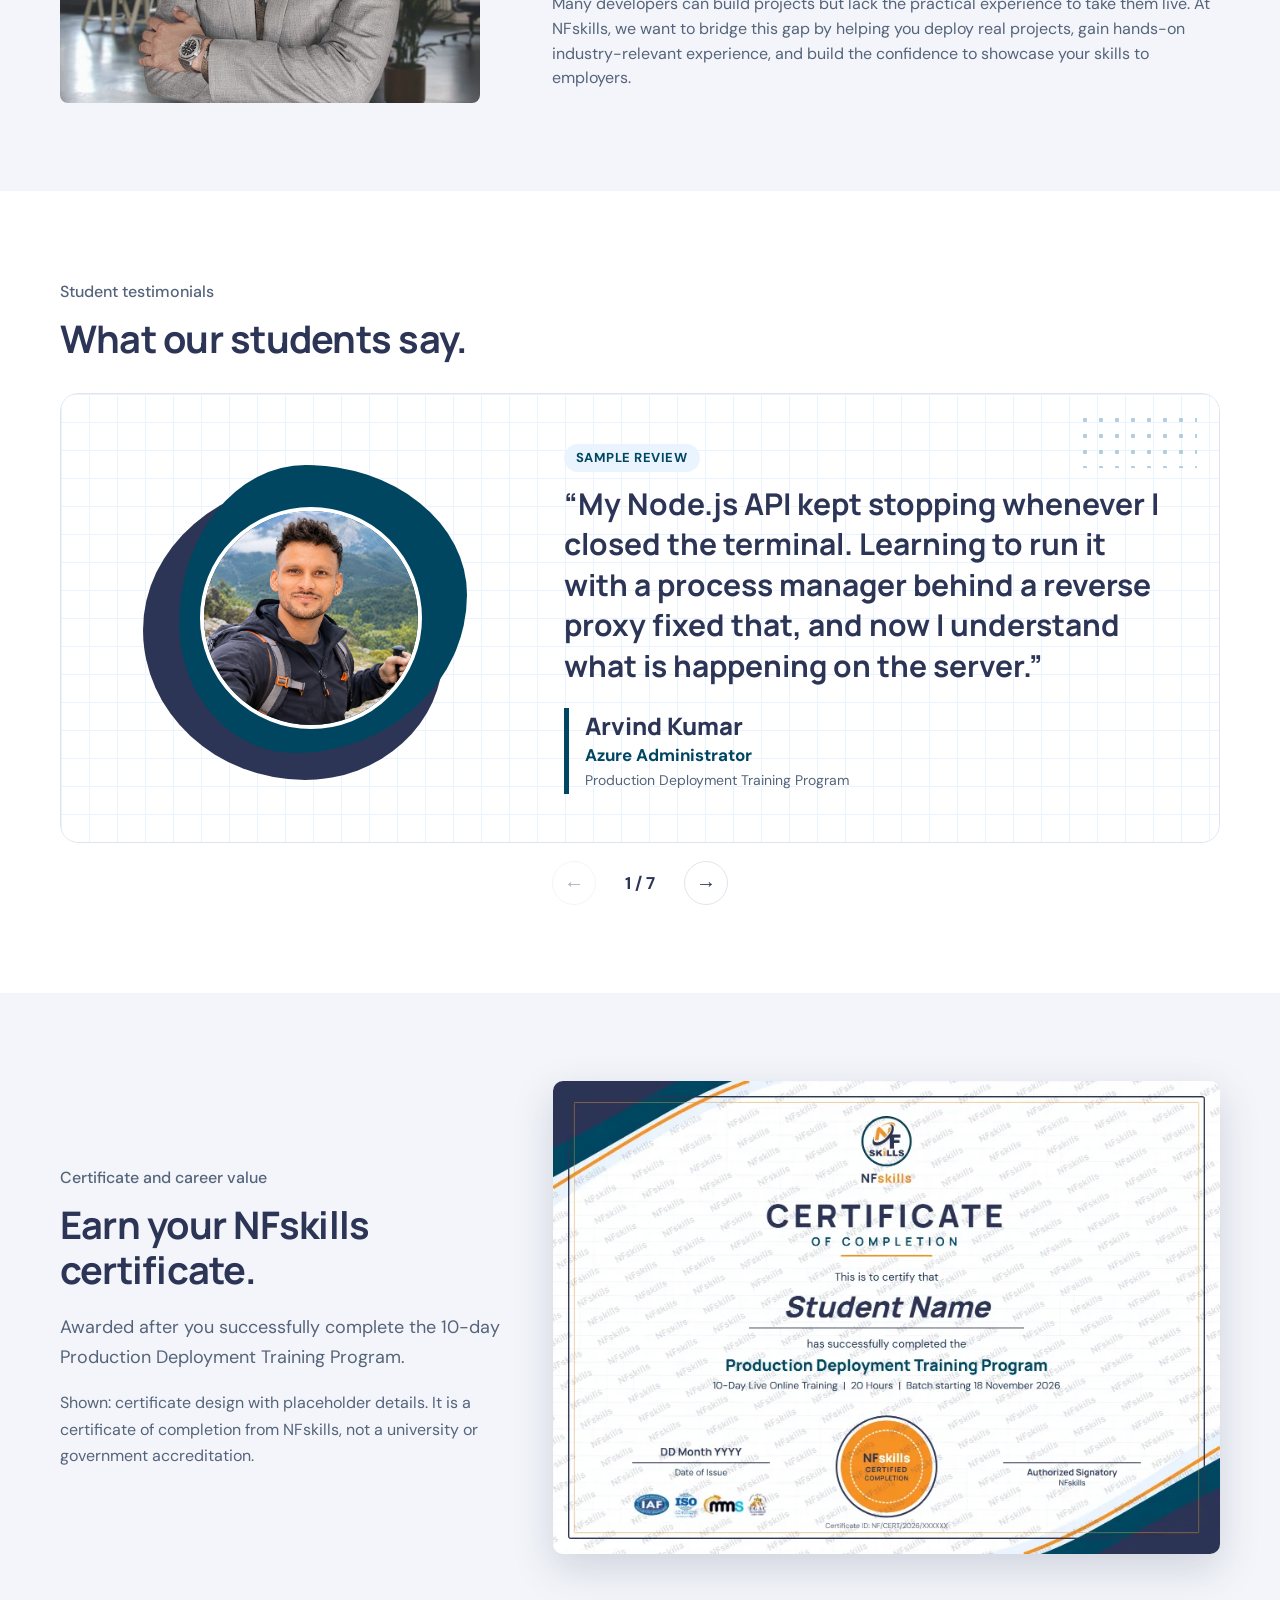
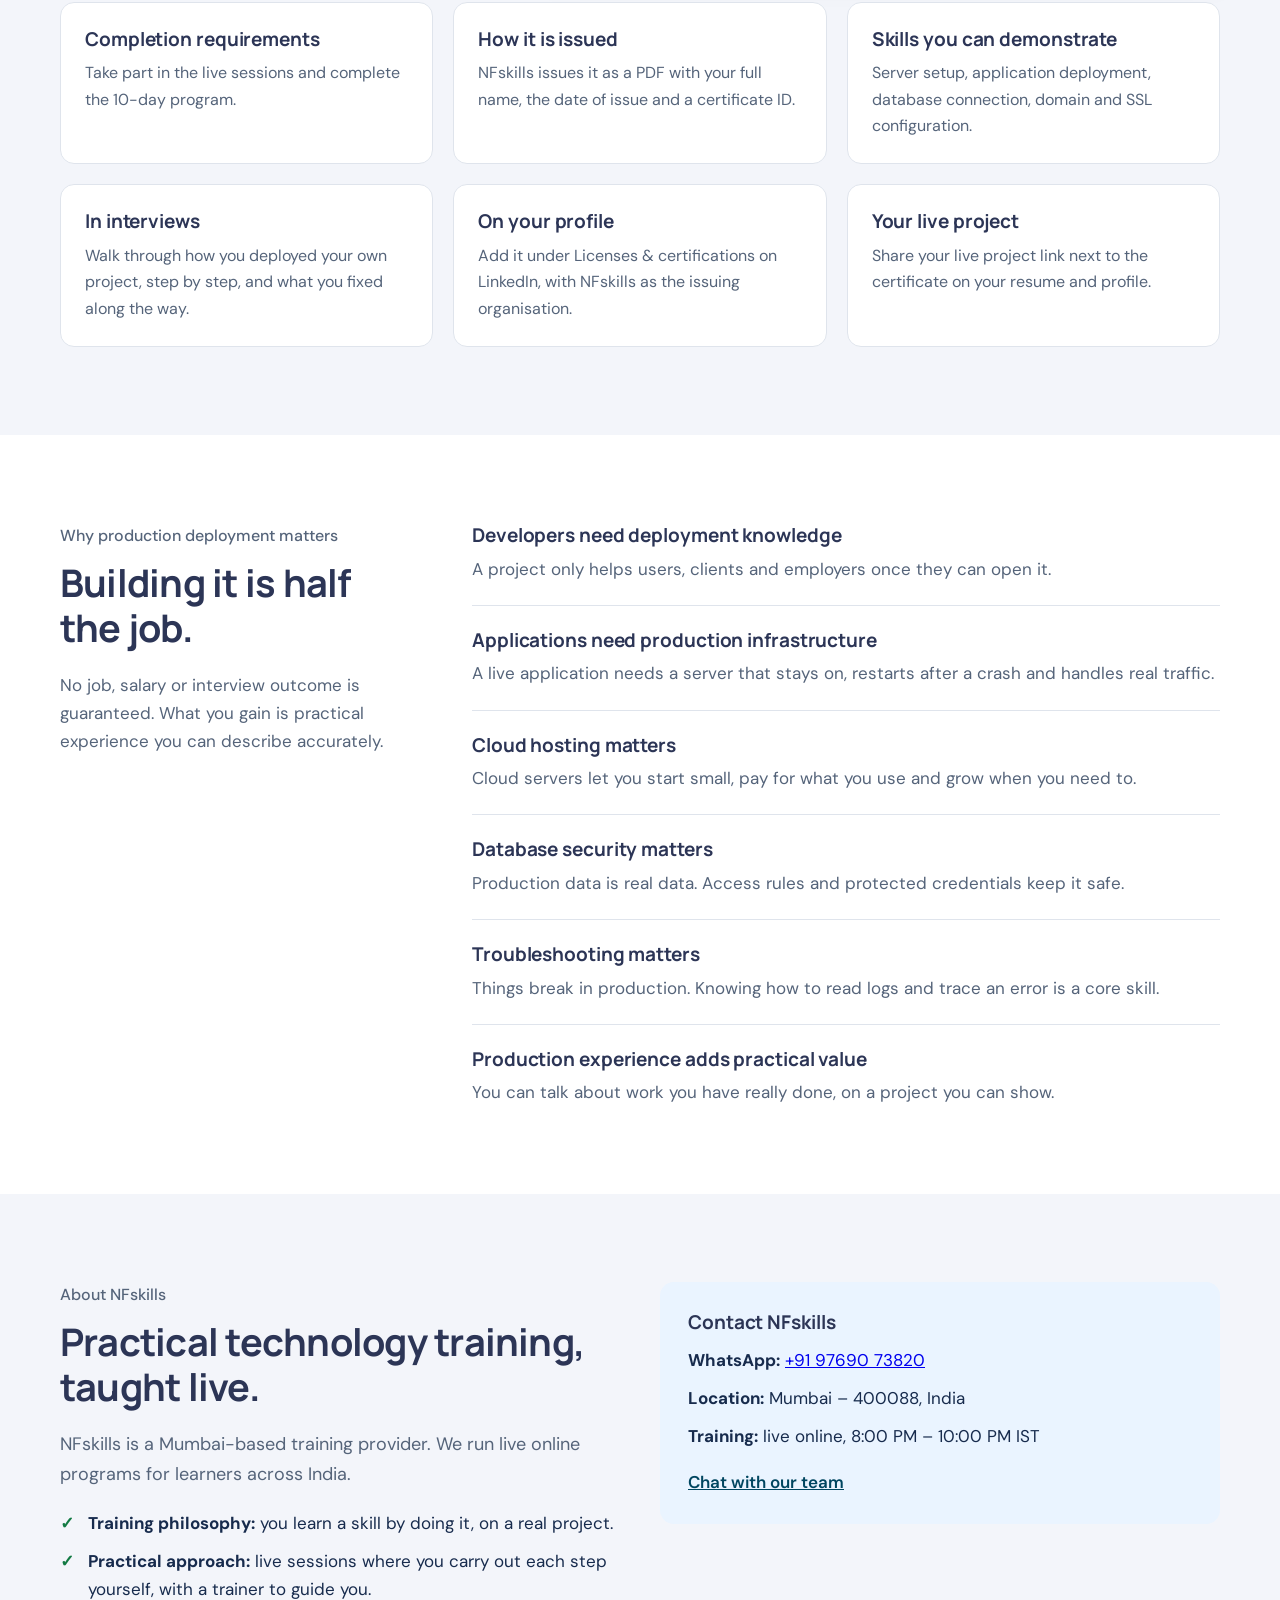
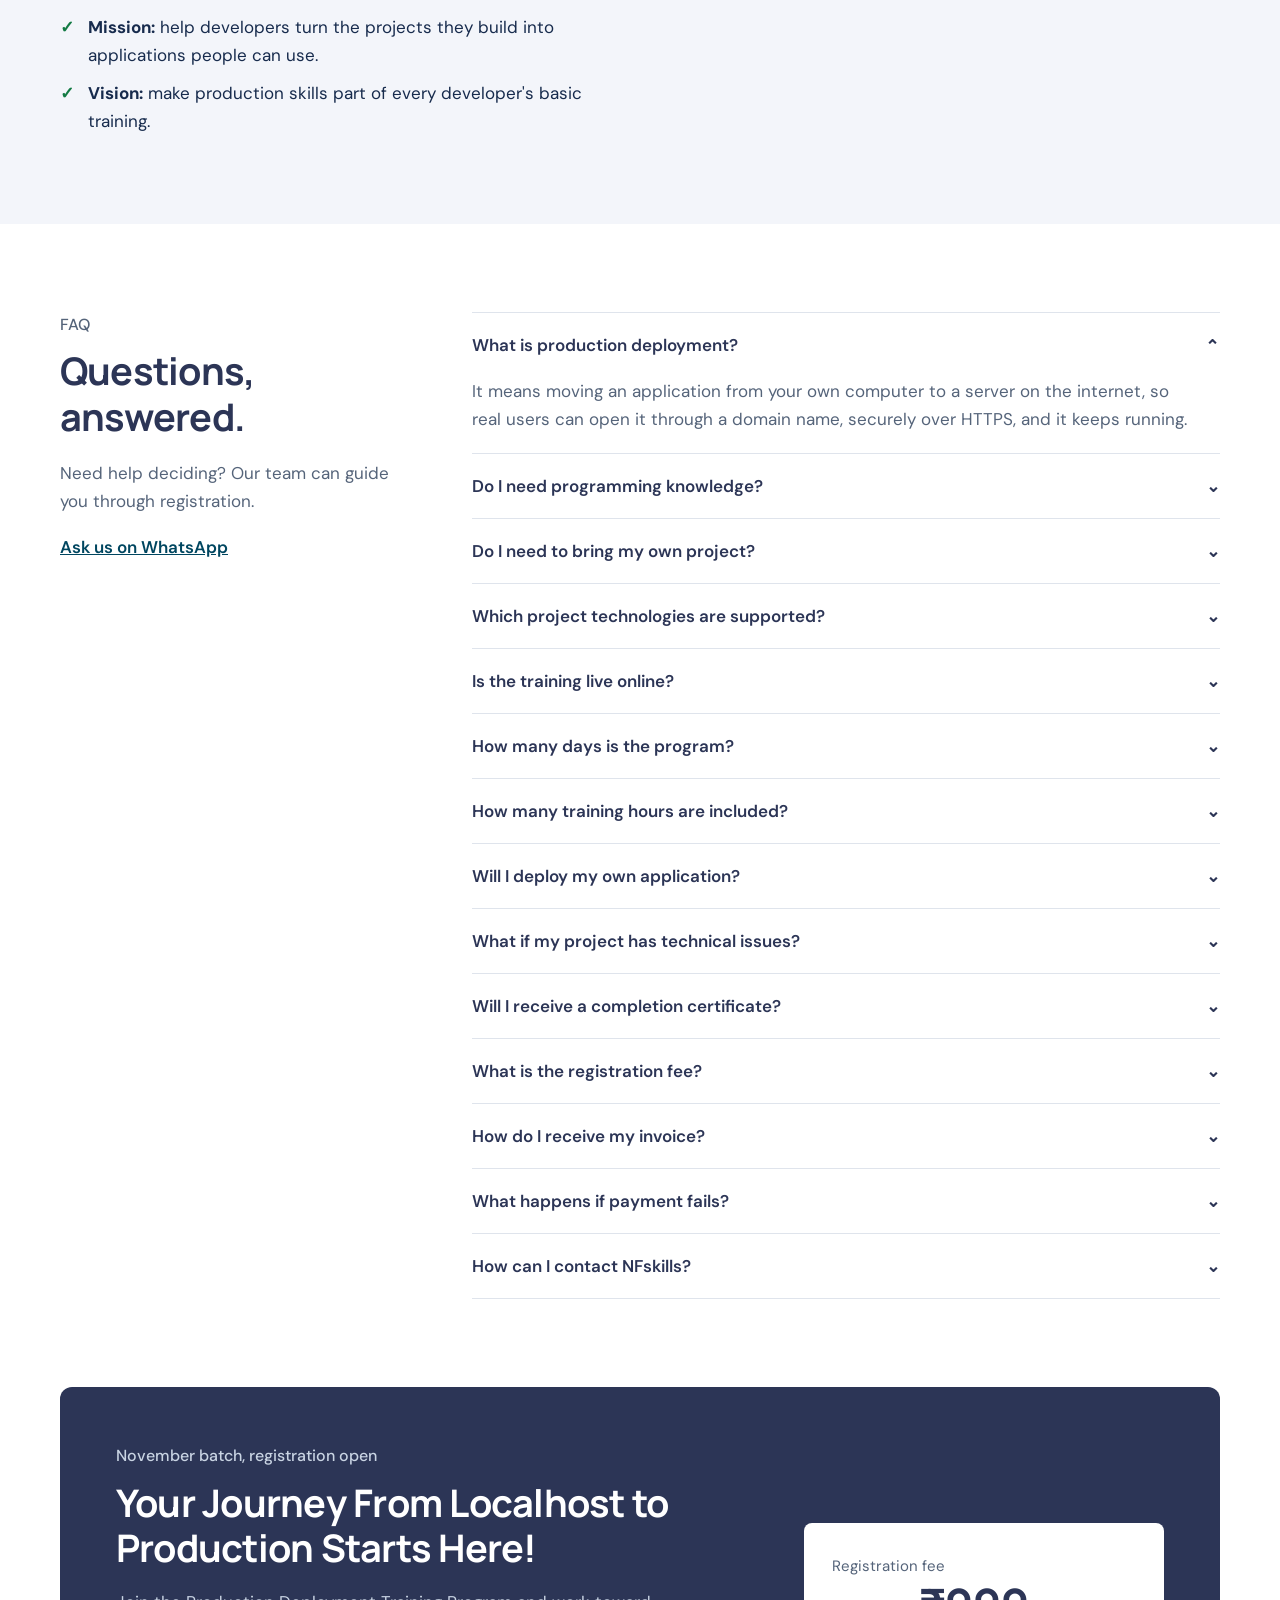
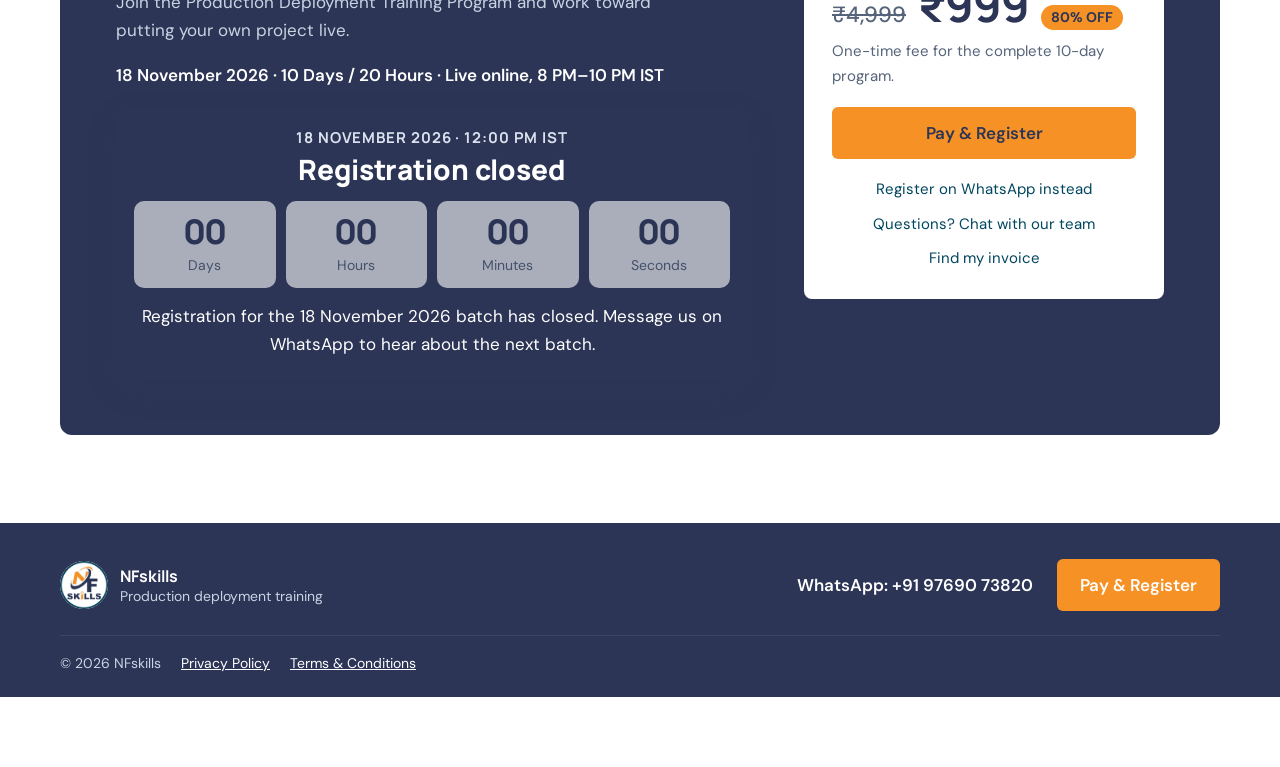
==== commit 0703abc2: "Redesign hero, add rating pill and countdown, rename course, rework vision section - Trust bar: show" ====
--- a/public/index.html
+++ b/public/index.html
@@ -7,7 +7,7 @@
     <meta name="theme-color" content="#2C3556">
     <meta name="description" content="Deploy your own web application to production in a 10-day live online training: cloud server, database, domain, Nginx and SSL. 20 hours, starts 18 November 2026. Register for ₹999.">
 <meta property="og:type" content="website"><meta property="og:site_name" content="NFskills"><meta property="og:locale" content="en_IN"><meta property="og:title" content="Production Deployment Training: Take Your Project Live | NFskills"><meta property="og:description" content="Deploy your own web application to production in a 10-day live online training: cloud server, database, domain, Nginx and SSL. 20 hours, starts 18 November 2026. Register for ₹999."><meta name="twitter:card" content="summary">
-<script type="application/ld+json">{"@context":"https://schema.org","@type":"Course","name":"Production Deployment Accelerated Training Program","description":"A 10-day, 20-hour live online training in which students deploy their own existing web application to a production server with a database, domain, Nginx and SSL.","provider":{"@type":"EducationalOrganization","name":"NFskills","telephone":"+91-97690-73820","address":{"@type":"PostalAddress","addressLocality":"Mumbai","postalCode":"400088","addressCountry":"IN"}},"inLanguage":"en","teaches":["Cloud server setup","Linux server configuration","Nginx","Domain and DNS configuration","SSL and HTTPS","Database deployment","CI/CD","Deployment troubleshooting"],"offers":{"@type":"Offer","category":"Paid","price":"999","priceCurrency":"INR"},"hasCourseInstance":{"@type":"CourseInstance","courseMode":"Online","startDate":"2026-11-18","courseWorkload":"PT20H"}}</script>
+<script type="application/ld+json">{"@context":"https://schema.org","@type":"Course","name":"Production Deployment Training Program","description":"A 10-day, 20-hour live online training in which students deploy their own existing web application to a production server with a database, domain, Nginx and SSL.","provider":{"@type":"EducationalOrganization","name":"NFskills","telephone":"+91-97690-73820","address":{"@type":"PostalAddress","addressLocality":"Mumbai","postalCode":"400088","addressCountry":"IN"}},"inLanguage":"en","teaches":["Cloud server setup","Linux server configuration","Nginx","Domain and DNS configuration","SSL and HTTPS","Database deployment","CI/CD","Deployment troubleshooting"],"offers":{"@type":"Offer","category":"Paid","price":"999","priceCurrency":"INR"},"hasCourseInstance":{"@type":"CourseInstance","courseMode":"Online","startDate":"2026-11-18","courseWorkload":"PT20H"}}</script>
     <title>Production Deployment Training: Take Your Project Live | NFskills</title>
     <link rel="icon" type="image/png" href="images/nfskills%20fav.png">
     <link rel="preload" href="fonts/manrope-latin.woff2" as="font" type="font/woff2" crossorigin><link rel="preload" href="fonts/dm-sans-latin.woff2" as="font" type="font/woff2" crossorigin>
@@ -91,6 +91,22 @@
             letter-spacing: -.03em
         }
 
+        .hero-title {
+            text-transform: uppercase;
+            font-size: clamp(30px, 3.6vw, 46px);
+            letter-spacing: -.015em
+        }
+
+        .hero-hl {
+            display: block;
+            width: fit-content;
+            margin-top: 12px;
+            padding: 8px 16px;
+            border-radius: 8px;
+            background: var(--navy);
+            color: #fff
+        }
+
         h2 {
             font-size: clamp(29px, 3.1vw, 38px);
             font-weight: 700;
@@ -257,7 +273,7 @@
         }
 
         .hero {
-            padding: 64px 0 0
+            padding: 16px 0 0
         }
 
         .hero-grid {
@@ -349,9 +365,9 @@
 
         .tech ul {
             display: flex;
-            gap: 28px;
+            gap: 0;
             margin: 0;
-            padding: 0 28px 0 0;
+            padding: 0;
             list-style: none
         }
 
@@ -1202,7 +1218,7 @@
             }
 
             .hero {
-                padding-top: 40px
+                padding-top: 12px
             }
 
             .hero-grid {
@@ -1283,7 +1299,7 @@
     <div class="trust-bar" id="trustBar" hidden><div class="container"></div></div>
     <header>
         <div class="container nav"><a class="brand" href="#top"><img src="images/nfskills.png" width="48" height="48" alt=""><span><b>NFskills</b><small>Production deployment training</small></span></a><button class="toggle" type="button" aria-label="Open menu" aria-controls="siteMenu" aria-expanded="false">☰</button>
-            <nav class="links" id="siteMenu"><a href="#deploy">What you deploy</a><a href="#roadmap">Roadmap</a><a href="#trainers">Our vision</a><a href="#faq">FAQs</a><a href="https://wa.me/919769073820?text=Hi%2C%20I%E2%80%99m%20interested%20in%20the%20Production%20Deployment%20Accelerated%20Training%20Program.">WhatsApp us</a><a class="navcta js-pay" href="#register">Pay ₹999 &amp; Register</a></nav>
+            <nav class="links" id="siteMenu"><a href="#deploy">What you deploy</a><a href="#roadmap">Roadmap</a><a href="#trainers">Our vision</a><a href="#faq">FAQs</a><a href="https://wa.me/919769073820?text=Hi%2C%20I%E2%80%99m%20interested%20in%20the%20Production%20Deployment%20Training%20Program.">WhatsApp us</a><a class="navcta js-pay" href="#register">Pay &amp; Register</a></nav>
         </div>
     </header>
     <main id="top">
@@ -1292,23 +1308,27 @@
             <div class="container">
                 <div class="hero-grid">
                     <div>
-                        <p class="label">Production Deployment Accelerated Training Program</p>
-                        <h1>Stop Running Projects Only on Localhost. Learn to Deploy Them to Production!</h1>
+                        <p class="label">Production Deployment Training Program</p>
+                        <h1 class="hero-title">Stop Running Projects Only on Localhost. <span class="hero-hl">Learn to Deploy in production!</span></h1>
                         <p class="lead">Learn how to deploy your existing web applications, configure production servers, connect databases, manage domains, configure SSL and make your applications accessible to real users.</p>
-                        <ul class="chips" aria-label="Batch details"><li>Live online training</li><li>10 days</li><li>20 hours</li><li>Starts 18 November 2026</li><li>Deploy your own project, hands-on</li></ul>
-                        <p class="hero-price"><s class="was"><span class="sr">Original price </span>₹4,999</s><span><span class="sr">Now </span>₹999</span><span class="off">80% OFF</span></p>
-                        <div class="actions"><a class="btn primary js-pay" href="#register">Pay ₹999 &amp; Register</a><a class="btn secondary" href="#roadmap">See the 10-day roadmap</a></div>
+                        <ul class="hero-facts" aria-label="Batch details"><li><small>Format</small><b><i class="live-dot" aria-hidden="true"></i>Live</b></li><li><small>Duration</small><b>10 days</b></li><li><small>Total time</small><b>20 hours</b></li><li><small>Starts</small><b>18 November 2026</b></li></ul>
+                        <div class="countdown cd-mini" data-countdown data-no-cta hidden></div>
+                        <p class="hero-price"><span class="now"><span class="sr">Now </span>₹999</span><span class="save"><s class="was"><span class="sr">Original price </span>₹4,999</s><span>You save ₹4,000</span></span><span class="off">80% OFF</span><span class="seats">Limited seats available</span></p>
+                        <div class="actions"><a class="btn primary js-pay" href="#register">Pay &amp; Register</a><a class="btn secondary" href="#roadmap">See the 10-day roadmap</a></div>
                         <p class="hero-note">Session recordings and a completion certificate are included.</p>
                     </div>
-                    <div class="visual mock" role="img" aria-label="Illustration: a project is pushed to a cloud server and goes live on its own secure domain">
-                        <div class="mock-term" aria-hidden="true"><span>$ git push origin main</span><span>$ ssh ubuntu@your-server</span><span class="ok">✔ nginx configuration ok</span><span class="ok">✔ SSL certificate issued</span></div>
+                    <div class="visual mock" role="img" aria-label="Illustration: a project is pushed to a cloud server, its frontend, backend and database are deployed, the domain, Nginx, SSL and CI/CD are set up, and it goes live on its own secure domain">
+                        <div class="mock-local" aria-hidden="true"><div class="mock-bar"><i></i><i></i><i></i><span>localhost:3000</span></div><div class="mock-local-body"><div class="mock-head">Your project<span class="offline">● Only on your laptop</span></div><div class="mock-logos"><img src="assets/logos/development/react-js.svg" alt="" height="24" decoding="async"><img src="assets/logos/development/node-js.svg" alt="" height="24" decoding="async"><img src="assets/logos/development/mongodb.svg" alt="" height="24" decoding="async"><img src="assets/logos/development/mysql.svg" alt="" height="24" decoding="async"><img src="assets/logos/development/github.svg" alt="" height="24" decoding="async"></div></div></div>
+                        <div class="mock-arrow first" aria-hidden="true">↓</div>
+                        <div class="mock-term" aria-hidden="true"><em class="mock-term-bar"><i></i><i></i><i></i>ubuntu@your-server</em><span class="cmd" style="--i:0">$ ssh ubuntu@your-server</span><span class="ok" style="--i:1">✔ cloud server ready</span><span class="cmd" style="--i:2">$ git push origin main</span><span class="ok" style="--i:3">✔ frontend &amp; backend deployed</span><span class="ok" style="--i:4">✔ database connected</span><span class="ok" style="--i:5">✔ domain, DNS + Nginx set up</span><span class="ok" style="--i:6">✔ SSL certificate issued</span><span class="ok" style="--i:7">✔ CI/CD pipeline passed</span><span class="mock-cursor" style="--i:8">$ <i></i></span></div>
+                        <ol class="mock-pipe" aria-hidden="true"><li style="--d:1.00s"><span><img src="assets/logos/cloud/aws.svg" alt="" height="20" decoding="async"></span>Server</li><li style="--d:1.84s"><span><img src="assets/logos/development/github.svg" alt="" height="20" decoding="async"></span>Code</li><li style="--d:2.68s"><span><img src="assets/logos/development/mongodb.svg" alt="" height="20" decoding="async"></span>Database</li><li style="--d:3.52s"><span><img src="assets/logos/infrastructure/nginx.svg" alt="" height="20" decoding="async"></span>Nginx</li><li style="--d:4.36s"><span><img src="assets/logos/infrastructure/ssl-https.svg" alt="" height="20" decoding="async"></span>SSL</li><li style="--d:5.20s"><span><img src="assets/logos/infrastructure/ci-cd.svg" alt="" height="20" decoding="async"></span>CI/CD</li></ol>
                         <div class="mock-arrow" aria-hidden="true">↓</div>
                         <div class="mock-browser" aria-hidden="true">
                             <div class="mock-bar"><i></i><i></i><i></i><span><b>https://</b>yourproject.com</span></div>
                             <div class="mock-page">
                                 <div class="mock-head">Your project<span class="live">● Live</span></div>
                                 <div class="mock-lines"><i></i><i></i><i></i></div>
-                                <div class="mock-stack"><span>Frontend</span><span>Backend API</span><span>Database</span></div>
+                                <div class="mock-stack"><span>Frontend</span><span>Backend API</span><span>Database</span><span>Nginx</span><span>SSL</span><span>CI/CD</span></div>
                             </div>
                         </div>
                     </div>
@@ -1326,7 +1346,7 @@
         <section class="admission" id="admission" hidden aria-label="Admission information"><div class="container"></div></section>
         <!-- 02 technology and company logo slider -->
         <div class="container">
-            <div class="tech"><b id="techLabel">Technologies &amp; platforms</b><div class="tech-window"><div class="tech-track"><ul aria-labelledby="techLabel"><li>AWS EC2</li><li>Microsoft Azure</li><li>Linux</li><li>Ubuntu</li><li>Nginx</li><li>Git &amp; GitHub</li><li>CI/CD</li><li>DNS</li><li>SSL &amp; HTTPS</li><li>MongoDB</li><li>MySQL</li></ul><ul aria-hidden="true"><li>AWS EC2</li><li>Microsoft Azure</li><li>Linux</li><li>Ubuntu</li><li>Nginx</li><li>Git &amp; GitHub</li><li>CI/CD</li><li>DNS</li><li>SSL &amp; HTTPS</li><li>MongoDB</li><li>MySQL</li></ul></div></div></div>
+            <div class="tech"><b id="techLabel">Technologies &amp; platforms</b><div class="tech-window"><div class="tech-track"><ul aria-labelledby="techLabel"><li class="logo-item"><img src="assets/logos/cloud/aws.svg" alt="" height="30" decoding="async"><span>AWS EC2</span></li><li class="logo-item"><img src="assets/logos/cloud/microsoft-azure.svg" alt="" height="30" decoding="async"><span>Microsoft Azure</span></li><li class="logo-item"><img src="assets/logos/cloud/linux.svg" alt="" height="30" decoding="async"><span>Linux</span></li><li class="logo-item"><img src="assets/logos/infrastructure/ubuntu.svg" alt="" height="30" decoding="async"><span>Ubuntu</span></li><li class="logo-item"><img src="assets/logos/infrastructure/nginx.svg" alt="" height="30" decoding="async"><span>Nginx</span></li><li class="logo-item"><img src="assets/logos/development/github.svg" alt="" height="30" decoding="async"><span>Git &amp; GitHub</span></li><li class="logo-item concept"><img src="assets/logos/infrastructure/ci-cd.svg" alt="" height="30" decoding="async"><span>CI/CD</span></li><li class="logo-item concept"><img src="assets/logos/infrastructure/dns.svg" alt="" height="30" decoding="async"><span>DNS</span></li><li class="logo-item concept"><img src="assets/logos/infrastructure/ssl-https.svg" alt="" height="30" decoding="async"><span>SSL &amp; HTTPS</span></li><li class="logo-item"><img src="assets/logos/development/mongodb.svg" alt="" height="30" decoding="async"><span>MongoDB</span></li><li class="logo-item"><img src="assets/logos/development/mysql.svg" alt="" height="30" decoding="async"><span>MySQL</span></li></ul><ul aria-hidden="true"><li class="logo-item"><img src="assets/logos/cloud/aws.svg" alt="" height="30" decoding="async"><span>AWS EC2</span></li><li class="logo-item"><img src="assets/logos/cloud/microsoft-azure.svg" alt="" height="30" decoding="async"><span>Microsoft Azure</span></li><li class="logo-item"><img src="assets/logos/cloud/linux.svg" alt="" height="30" decoding="async"><span>Linux</span></li><li class="logo-item"><img src="assets/logos/infrastructure/ubuntu.svg" alt="" height="30" decoding="async"><span>Ubuntu</span></li><li class="logo-item"><img src="assets/logos/infrastructure/nginx.svg" alt="" height="30" decoding="async"><span>Nginx</span></li><li class="logo-item"><img src="assets/logos/development/github.svg" alt="" height="30" decoding="async"><span>Git &amp; GitHub</span></li><li class="logo-item concept"><img src="assets/logos/infrastructure/ci-cd.svg" alt="" height="30" decoding="async"><span>CI/CD</span></li><li class="logo-item concept"><img src="assets/logos/infrastructure/dns.svg" alt="" height="30" decoding="async"><span>DNS</span></li><li class="logo-item concept"><img src="assets/logos/infrastructure/ssl-https.svg" alt="" height="30" decoding="async"><span>SSL &amp; HTTPS</span></li><li class="logo-item"><img src="assets/logos/development/mongodb.svg" alt="" height="30" decoding="async"><span>MongoDB</span></li><li class="logo-item"><img src="assets/logos/development/mysql.svg" alt="" height="30" decoding="async"><span>MySQL</span></li></ul></div></div></div>
         </div>
         <div id="logosProbe" aria-hidden="true"></div>
         <section class="logos" id="logos" hidden aria-labelledby="logosTitle">
@@ -1466,10 +1486,11 @@
         <section class="content tint" id="trainers">
             <div class="container trainers"><img class="trainer-photo" id="trainerPhoto" src="assets/trainer/trainer-900.webp" width="900" height="755" loading="lazy" decoding="async" alt="NFskills trainer">
                 <div>
-                    <p class="label">Meet your trainers</p>
-                    <h2>Guided live by the NFskills trainer team.</h2>
-                    <p class="lead" id="trainerIntro">The training is delivered live by the NFskills trainer team, who guide you through each deployment step on your own project.</p>
-                    <ul class="names" id="trainerNames"><li>Noor Ilahi Sir</li><li>Vijay Sir</li><li>Mohan Sir</li></ul>
+                    <h2>Our Vision</h2>
+                    <p class="lead" id="trainerIntro">To empower every learner with practical skills, real-world experience, and the confidence to turn their knowledge into career opportunities and build a successful future in technology.</p>
+                    <ul class="names" id="trainerNames"><li>Noor Ilahi<span>Co-founder, NFskills</span></li></ul>
+                    <h2 class="why-title">Why We Do This</h2>
+                    <p class="lead">Many developers can build projects but lack the practical experience to take them live. At NFskills, we want to bridge this gap by helping you deploy real projects, gain hands-on industry-relevant experience, and build the confidence to showcase your skills to employers.</p>
                 </div>
             </div>
         </section>
@@ -1487,10 +1508,10 @@
                     <div>
                         <p class="label">Certificate and career value</p>
                         <h2>Earn your NFskills certificate.</h2>
-                        <p class="lead">Awarded after you successfully complete the 10-day Production Deployment Accelerated Training Program.</p>
+                        <p class="lead">Awarded after you successfully complete the 10-day Production Deployment Training Program.</p>
                         <p class="hero-note">Shown: certificate design with placeholder details. It is a certificate of completion from NFskills, not a university or government accreditation.</p>
                     </div>
-                    <img class="cert-img" src="assets/certificates/nfskills-certificate-sample-800.webp" srcset="assets/certificates/nfskills-certificate-sample-800.webp 800w, assets/certificates/nfskills-certificate-sample-1600.webp 1600w" sizes="(max-width: 900px) 100vw, 60vw" width="1600" height="1131" loading="lazy" decoding="async" alt="NFskills certificate of completion design for the Production Deployment Accelerated Training Program, with placeholder student name">
+                    <img class="cert-img" src="assets/certificates/nfskills-certificate-sample-800.webp" srcset="assets/certificates/nfskills-certificate-sample-800.webp 800w, assets/certificates/nfskills-certificate-sample-1600.webp 1600w" sizes="(max-width: 900px) 100vw, 60vw" width="1600" height="1131" loading="lazy" decoding="async" alt="NFskills certificate of completion design for the Production Deployment Training Program, with placeholder student name">
                 </div>
                 <ul class="cards cert-points">
                     <li class="card"><h3>Completion requirements</h3><p>Take part in the live sessions and complete the 10-day program.</p></li>
@@ -1539,7 +1560,7 @@
                     <p><b>WhatsApp:</b> <a href="https://wa.me/919769073820">+91 97690 73820</a></p>
                     <p><b>Location:</b> Mumbai – 400088, India</p>
                     <p><b>Training:</b> live online, 8:00 PM – 10:00 PM IST</p>
-                    <a class="text-link" href="https://wa.me/919769073820?text=Hi%2C%20I%E2%80%99m%20interested%20in%20the%20Production%20Deployment%20Accelerated%20Training%20Program.">Chat with our team</a>
+                    <a class="text-link" href="https://wa.me/919769073820?text=Hi%2C%20I%E2%80%99m%20interested%20in%20the%20Production%20Deployment%20Training%20Program.">Chat with our team</a>
                 </div>
             </div>
         </section>
@@ -1603,13 +1624,13 @@
                 <div>
                     <p class="label">November batch, registration open</p>
                     <h2>Your Journey From Localhost to Production Starts Here!</h2>
-                    <p>Join the Production Deployment Accelerated Training Program and work toward putting your own project live.</p>
+                    <p>Join the Production Deployment Training Program and work toward putting your own project live.</p>
                     <p class="when">18 November 2026 · 10 Days / 20 Hours · Live online, 8 PM–10 PM IST</p>
                     <div class="countdown" data-countdown data-no-cta hidden></div>
                 </div>
                 <div class="checkout"><small>Registration fee</small><div class="price"><s class="was"><span class="sr">Original price </span>₹4,999</s><strong><span class="sr">Now </span>₹999</strong><span class="off">80% OFF</span></div>
-                    <p>One-time fee for the complete 10-day program.</p><button class="btn primary" id="payButton" type="button">Pay ₹999 &amp; Register</button>
-                    <div class="checkout-links"><a href="https://wa.me/919769073820?text=Hi%2C%20I%20want%20to%20register%20for%20the%20Production%20Deployment%20Accelerated%20Training%20Program.">Register on WhatsApp instead</a><a href="https://wa.me/919769073820">Questions? Chat with our team</a><button class="link-button" id="receiptsButton" type="button">Find my invoice</button></div>
+                    <p>One-time fee for the complete 10-day program.</p><button class="btn primary" id="payButton" type="button">Pay &amp; Register</button>
+                    <div class="checkout-links"><a href="https://wa.me/919769073820?text=Hi%2C%20I%20want%20to%20register%20for%20the%20Production%20Deployment%20Training%20Program.">Register on WhatsApp instead</a><a href="https://wa.me/919769073820">Questions? Chat with our team</a><button class="link-button" id="receiptsButton" type="button">Find my invoice</button></div>
                 </div>
             </div>
         </section>
@@ -1617,19 +1638,19 @@
     <footer>
         <div class="container">
             <div class="foot">
-                <div class="footbrand"><img src="images/nfskills.png" width="48" height="48" loading="lazy" alt=""><b>NFskills<small>Production deployment training</small></b></div><div class="foot-actions"><a href="https://wa.me/919769073820">WhatsApp: +91 97690 73820</a><a class="btn primary js-pay" href="#register">Pay ₹999 &amp; Register</a></div>
+                <div class="footbrand"><img src="images/nfskills.png" width="48" height="48" loading="lazy" alt=""><b>NFskills<small>Production deployment training</small></b></div><div class="foot-actions"><a href="https://wa.me/919769073820">WhatsApp: +91 97690 73820</a><a class="btn primary js-pay" href="#register">Pay &amp; Register</a></div>
             </div>
             <div class="copyright"><span>© 2026 NFskills</span><a href="privacy.html">Privacy Policy</a><a href="terms.html">Terms &amp; Conditions</a></div>
         </div>
     </footer>
     <div class="sticky-reg" id="stickyReg" hidden>
         <div class="container sr-row">
-            <div class="sr-info"><b><span class="sr-long">Production Deployment Accelerated Training Program</span><span class="sr-short">Production Deployment Program</span></b><span class="sr-meta">10 Days | 20 Hours | Live Online<span class="sr-date"> · Starts 18 Nov</span></span><span class="off sr-off">80% OFF</span></div>
-            <div class="sr-cd"><small data-cd-label>Registration closes in</small><div class="sr-digits" aria-hidden="true"><span><b data-cd>00</b>d</span><span><b data-cd>00</b>h</span><span><b data-cd>00</b>m</span><span><b data-cd>00</b>s</span></div></div>
-            <div class="sr-buy"><span class="sr-price"><s><span class="sr">Original price </span>₹4,999</s><strong><span class="sr">Now </span>₹999</strong></span><span class="sr-btns"><a class="btn primary js-pay" href="#register">Pay ₹999 &amp; Register</a><a class="btn sr-wa" href="https://wa.me/919769073820?text=Hi%2C%20I%E2%80%99m%20interested%20in%20the%20Production%20Deployment%20Accelerated%20Training%20Program.">WhatsApp</a></span></div>
+            <div class="sr-info"><b><span class="sr-long">Production Deployment Training Program</span><span class="sr-short">Production Deployment Program</span></b><span class="sr-meta">10 Days | 20 Hours | Live Online<span class="sr-date"> · Starts 18 Nov</span></span><span class="sr-seats-in">Limited seats available</span><span class="off sr-off">80% OFF</span></div>
+            <p class="sr-seats">Limited seats available</p><div class="sr-cd"><small data-cd-label>Registration closes in</small><div class="sr-digits" aria-hidden="true"><span><b data-cd>00</b>d</span><span><b data-cd>00</b>h</span><span><b data-cd>00</b>m</span><span><b data-cd>00</b>s</span></div></div>
+            <div class="sr-buy"><span class="sr-price"><s><span class="sr">Original price </span>₹4,999</s><strong><span class="sr">Now </span>₹999</strong></span><span class="sr-btns"><a class="btn primary js-pay" href="#register">Pay &amp; Register</a><a class="btn sr-wa" href="https://wa.me/919769073820?text=Hi%2C%20I%E2%80%99m%20interested%20in%20the%20Production%20Deployment%20Training%20Program.">WhatsApp</a></span></div>
         </div>
     </div>
-    <a class="wa" href="https://wa.me/919769073820?text=Hi%2C%20I%E2%80%99m%20interested%20in%20the%20Production%20Deployment%20Accelerated%20Training%20Program.">WhatsApp</a>
+    <a class="wa" href="https://wa.me/919769073820?text=Hi%2C%20I%E2%80%99m%20interested%20in%20the%20Production%20Deployment%20Training%20Program.">WhatsApp</a>
     <dialog class="pay-dialog" id="payDialog" aria-labelledby="payTitle">
         <form method="dialog"><button class="dialog-close" aria-label="Close">×</button></form>
         <form id="payForm">
@@ -1682,6 +1703,7 @@
     <script src="countdown.js" defer></script>
     <script src="trust.js" defer></script>
     <script src="logo-slider.js" defer></script>
+    <script src="hero-mock.js" defer></script>
     <script>
         var menu = document.querySelector('.links'), menuToggle = document.querySelector('.toggle');
         function setMenu(open) { menu.classList.toggle('show', open); menuToggle.setAttribute('aria-expanded', String(open)) }
@@ -1710,7 +1732,7 @@
             }
             function loadCheckout() { return new Promise(function (resolve, reject) { if (window.Razorpay) return resolve(); var script = document.createElement('script'); script.src = 'https://checkout.razorpay.com/v1/checkout.js'; script.onload = resolve; script.onerror = reject; document.head.appendChild(script) }) }
             function verify(response) { showResult('Verifying your payment. Please do not close this page.'); post('verify', { orderId: response.razorpay_order_id, paymentId: response.razorpay_payment_id, signature: response.razorpay_signature }).then(function (result) { if (result.success) { saveReceipt(result.data); showResult('Payment successful. Invoice no. ' + result.data.invoiceNo + '.', 'good', result.data) } else { showResult('We could not verify this payment yet. If money was deducted, keep your payment ID ' + response.razorpay_payment_id + ' and use Find my invoice, or contact us on WhatsApp.', 'bad') } }) }
-            function openCheckout(order, student) { var failure = ''; var checkout = new window.Razorpay({ key: order.keyId, order_id: order.orderId, amount: order.amount, currency: order.currency, name: 'NFskills', description: 'Production Deployment Accelerated Training Program', prefill: { name: student.name, contact: '+91' + student.phone }, theme: { color: '#004660' }, handler: verify, modal: { ondismiss: function () { showForm(failure ? 'Payment failed: ' + failure + ' You have not been registered. Please try again.' : 'Payment cancelled. You have not been charged.') } } }); checkout.on('payment.failed', function (event) { failure = event.error.description || 'the bank declined it.' }); checkout.open() }
+            function openCheckout(order, student) { var failure = ''; var checkout = new window.Razorpay({ key: order.keyId, order_id: order.orderId, amount: order.amount, currency: order.currency, name: 'NFskills', description: 'Production Deployment Training Program', prefill: { name: student.name, contact: '+91' + student.phone }, theme: { color: '#004660' }, handler: verify, modal: { ondismiss: function () { showForm(failure ? 'Payment failed: ' + failure + ' You have not been registered. Please try again.' : 'Payment cancelled. You have not been charged.') } } }); checkout.on('payment.failed', function (event) { failure = event.error.description || 'the bank declined it.' }); checkout.open() }
             document.getElementById('payButton').addEventListener('click', function () { showForm() });
             // Delegated, so CTAs added later by countdown.js work too.
             document.addEventListener('click', function (event) { var cta = event.target.closest && event.target.closest('.js-pay'); if (cta) { event.preventDefault(); showForm() } });
--- a/public/trust.css
+++ b/public/trust.css
@@ -2,7 +2,7 @@
 .trust-bar .container{display:flex;flex-wrap:wrap;align-items:center;justify-content:center;gap:8px 28px;padding:12px 0}
 .trust-count{margin:0;font:700 18px/1.3 Manrope,sans-serif;color:var(--navy)}
 .trust-count b{color:var(--blue)}
-.trust-rating{display:inline-flex;align-items:center;gap:8px;margin:0;font-weight:600;color:var(--navy)}
+.trust-rating{display:inline-flex;align-items:center;gap:8px;margin:0;padding:7px 16px;border:1px solid var(--line);border-radius:999px;background:#fff;box-shadow:0 2px 8px rgba(16,32,64,.08);font:700 15px/1.3 Manrope,sans-serif;color:var(--navy);white-space:nowrap}
 .trust-rating a,.trust-rating span.row{display:inline-flex;align-items:center;gap:8px;color:inherit;text-decoration:none}
 .trust-rating a:hover{text-decoration:underline}
 .stars{color:#f69125;letter-spacing:2px;font-size:18px;line-height:1;white-space:nowrap}
--- a/public/countdown.css
+++ b/public/countdown.css
@@ -8,6 +8,24 @@
 .countdown .cd-cta{display:flex;justify-content:center;width:100%;margin-top:14px}
 .countdown .cd-closed{margin:14px 0 0;color:#fff}
 .countdown.closed .cd-tile{opacity:.6}
+/* compact countdown beside the hero price */
+.countdown.cd-mini{position:relative;display:flex;flex-wrap:wrap;align-items:center;gap:12px 20px;justify-content:space-between;width:100%;max-width:none;box-sizing:border-box;margin:20px 0 0;padding:14px 18px;border:1px solid rgba(246,145,37,.55);border-radius:16px;background:linear-gradient(135deg,#fff8ee 0%,#ffeed6 55%,#ffe2bb 100%);color:var(--navy);text-align:left;box-shadow:0 14px 30px rgba(246,145,37,.22),inset 0 1px 0 rgba(255,255,255,.7);overflow:hidden}
+.countdown.cd-mini::before{content:"";position:absolute;inset:0 0 auto 0;height:3px;background:linear-gradient(90deg,var(--orange),#ffb04d,var(--orange))}
+.countdown.cd-mini[hidden]{display:none}
+.cd-mini .cd-date{display:none}
+.cd-mini .cd-title{display:flex;align-items:center;gap:9px;margin:0;font:800 13px/1.3 Manrope,sans-serif;letter-spacing:.1em;text-transform:uppercase;color:#8a4300}
+.cd-mini .cd-title::before{content:"";flex:none;width:9px;height:9px;border-radius:50%;background:var(--orange);box-shadow:0 0 0 0 rgba(246,145,37,.65);animation:cd-pulse 1.6s ease-out infinite}
+@keyframes cd-pulse{to{box-shadow:0 0 0 9px rgba(246,145,37,0)}}
+.cd-mini .cd-tiles{display:flex;flex:1 1 300px;gap:16px}
+.cd-mini .cd-tile{position:relative;flex:1 1 0;min-width:52px;padding:8px 6px 6px;border-radius:10px;background:linear-gradient(180deg,#3a4670 0%,#2C3556 100%);text-align:center;box-shadow:0 6px 14px rgba(44,53,86,.3),inset 0 1px 0 rgba(255,255,255,.14)}
+.cd-mini .cd-tile+.cd-tile::before{content:":";position:absolute;left:-12px;top:50%;transform:translateY(-58%);font:800 20px/1 Manrope,sans-serif;color:var(--orange)}
+.cd-mini .cd-tile b{font-size:24px;letter-spacing:-.02em;color:#fff}
+.cd-mini .cd-tile span{display:block;margin-top:2px;font:700 10px/1.2 "DM Sans",Arial,sans-serif;letter-spacing:.08em;text-transform:uppercase;color:#d5dcec}
+.cd-mini .cd-closed{flex-basis:100%;margin:0;font-size:14px;color:var(--navy)}
+.cd-mini.closed .cd-title{color:var(--navy)}
+.cd-mini.closed .cd-title::before{display:none}
+@media(max-width:420px){.cd-mini .cd-tiles{gap:12px}.cd-mini .cd-tile{min-width:52px}.cd-mini .cd-tile b{font-size:20px}.cd-mini .cd-tile span{font-size:9px}.cd-mini .cd-tile+.cd-tile::before{left:-9px;font-size:16px}}
+@media(prefers-reduced-motion:reduce){.cd-mini .cd-title::before{animation:none}}
 #register .countdown{margin:20px 0 0;max-width:none}
 @media(max-width:420px){.cd-tiles{gap:6px}.cd-tile span{font-size:12px}}
 [data-registration-closed] #admission{display:none!important}
@@ -22,6 +40,11 @@
 .sr-info b{flex:1 1 100%;font:700 16px Manrope,sans-serif;color:var(--navy);white-space:nowrap;overflow:hidden;text-overflow:ellipsis;color:#fff}
 .sr-long,.sr-off{display:none}
 .sr-meta{font-size:14px;color:#F3F5FA}
+.sr-seats{display:none;min-width:0;margin:0;overflow:hidden;white-space:nowrap;text-align:center;font:700 14px/1.3 "DM Sans",Arial,sans-serif;letter-spacing:.06em;text-transform:uppercase;color:var(--orange)}
+@media(min-width:1181px){.sr-row{grid-template-columns:minmax(0,305px) minmax(0,1fr) auto auto;column-gap:18px}.sr-seats{display:block;justify-self:center;max-width:100px;padding:4px 10px;letter-spacing:.05em;border:1px solid rgba(246,145,37,.6);border-radius:8px;overflow:visible;white-space:normal;font-size:10px;line-height:1.3}.sticky-reg.closed .sr-seats{visibility:hidden}}
+.sr-seats-in{display:none;font:700 12px/1.3 "DM Sans",Arial,sans-serif;letter-spacing:.06em;text-transform:uppercase;white-space:nowrap;color:var(--orange)}
+@media(min-width:761px) and (max-width:1180px){.sr-seats-in{display:inline}}
+@media(max-width:1180px){.sticky-reg.closed .sr-seats,.sticky-reg.closed .sr-seats-in{display:none}}
 .sr-cd{text-align:center}
 .sr-cd small{display:block;font:700 12px/1.3 "DM Sans",Arial,sans-serif;letter-spacing:.08em;text-transform:uppercase;color:#fff}
 .sr-digits{display:flex;gap:6px;margin-top:4px}
@@ -57,6 +80,7 @@
     .sr-info{grid-column:1/-1;flex-wrap:nowrap;gap:8px}
     .sr-info b{flex:0 1 auto;font-size:15px}
     .sr-meta{display:none}
+    .sr-seats{display:block;grid-column:1/-1;text-align:left;font-size:11px}
     .sr-off{display:inline-block;flex:none;margin-left:auto;font-size:12px}
     .sr-cd{order:2;text-align:right}
     .sr-cd small{font-size:10px}
--- a/public/sections.css
+++ b/public/sections.css
@@ -5,8 +5,21 @@
 /* 01 hero */
 .chips{display:flex;flex-wrap:wrap;gap:8px;list-style:none;margin:22px 0 0;padding:0}
 .chips li{padding:6px 12px;border-radius:999px;background:var(--light-blue);color:var(--navy);font-size:15px;font-weight:600}
-.hero-price{display:flex;flex-wrap:wrap;align-items:center;gap:6px 14px;margin:24px 0 0;font:800 40px/1.1 Manrope,sans-serif;color:var(--navy)}
-.hero-price .was{font-size:22px}
+.hero-facts{display:grid;grid-template-columns:repeat(4,minmax(0,1fr));gap:12px;list-style:none;margin:22px 0 0;padding:0}
+.hero-facts li{display:grid;gap:4px;align-content:center;justify-items:center;text-align:center;padding:14px 16px;border-radius:12px;background:var(--navy);box-shadow:0 6px 18px rgba(44,53,86,.08)}
+.hero-facts small{color:#c9d4e3;font-size:13px;font-weight:500}
+.hero-facts b{font:700 16px/1.3 Manrope,sans-serif;color:#fff}
+@media (max-width:700px){.hero-facts{grid-template-columns:repeat(2,minmax(0,1fr))}}
+.hero-facts b{display:inline-flex;align-items:center;gap:8px}
+.live-dot{flex:none;width:10px;height:10px;border-radius:50%;background:#ff3b30;box-shadow:0 0 0 0 rgba(255,59,48,.6);animation:live-pulse 1.6s ease-out infinite}
+@keyframes live-pulse{to{box-shadow:0 0 0 8px rgba(255,59,48,0)}}
+@media(prefers-reduced-motion:reduce){.live-dot{animation:none}}
+.hero-price .seats{display:inline-flex;align-items:center;gap:8px;padding:6px 14px;border:1px solid #f6c7c1;border-radius:999px;background:#fdecea;color:#b42318;font:700 14px/1.3 "DM Sans",Arial,sans-serif;letter-spacing:0;white-space:nowrap}
+.hero-price .seats::before{content:"";flex:none;width:8px;height:8px;border-radius:50%;background:#e5484d}
+.hero-price{display:flex;flex-wrap:wrap;align-items:center;justify-content:space-between;gap:10px 16px;margin:16px 0 0;padding:14px 18px;border-radius:12px;background:var(--navy);box-shadow:0 6px 18px rgba(44,53,86,.08);font:800 54px/1 Manrope,sans-serif;letter-spacing:-.03em;color:#fff}
+.hero-price .save{display:grid;gap:3px;font:700 14px/1.2 "DM Sans",Arial,sans-serif;letter-spacing:0;color:#7ee2a8}
+.hero-price .was{font:600 20px/1.1 Manrope,sans-serif;color:#c9d4e3;text-decoration-color:#ff6b6b;text-decoration-thickness:2px}
+.hero-price .off{padding:7px 14px;background:linear-gradient(135deg,#ffb04d,#f69125);font:800 15px/1.3 Manrope,sans-serif;letter-spacing:.04em;box-shadow:0 6px 14px rgba(246,145,37,.35)}
 .mock{display:grid;gap:10px}
 .mock-term{display:grid;padding:16px 18px;border-radius:12px;background:var(--navy);color:#c9d4e3;font:14px/1.7 ui-monospace,Consolas,monospace}
 .mock-term span{white-space:nowrap;overflow:hidden;text-overflow:ellipsis}
@@ -21,7 +34,59 @@
 .mock-head{display:flex;justify-content:space-between;align-items:center;font:700 18px Manrope,sans-serif;color:var(--navy)}
 .live{padding:3px 10px;border-radius:999px;background:#e7f6ec;color:var(--green);font:700 13px "DM Sans",Arial,sans-serif}
 .mock-lines{display:grid;gap:8px}
-.mock-lines i{height:10px;border-radius:5px;background:var(--light-blue)}
+/* hero illustration: localhost card, terminal title bar and the logo pipeline; it stretches to the height of the hero text */
+.hero-grid .mock{align-self:stretch;align-content:space-between}
+.mock-local{border:1px dashed #b9c3d4;border-radius:12px;overflow:hidden;background:#fff}
+.mock-local-body{display:grid;gap:12px;padding:14px 18px}
+.mock-local .mock-head{flex-wrap:wrap;gap:6px 8px;font-size:17px}
+.offline{padding:3px 10px;border-radius:999px;background:#fdecea;color:#b42318;font:700 12px "DM Sans",Arial,sans-serif;white-space:nowrap}
+.mock-logos{display:flex;align-items:center;gap:16px}
+.mock-logos img{height:24px;width:auto}
+.mock-arrow.first{color:#9aa6ba}
+.mock-term-bar{display:flex;align-items:center;gap:6px;margin-bottom:8px;font-style:normal;font-size:12px;color:#93a0bb}
+.mock-term-bar i{width:9px;height:9px;border-radius:50%;background:#ff5f57}
+.mock-term-bar i:nth-child(2){background:#febc2e}
+.mock-term-bar i:nth-child(3){margin-right:6px;background:#28c840}
+.mock-pipe{position:relative;display:grid;grid-template-columns:repeat(6,minmax(0,1fr));margin:0;padding:4px 0 0;list-style:none}
+.mock-pipe::before,.mock-pipe::after{content:"";position:absolute;left:8.33%;right:8.33%;top:23px;height:3px;border-radius:2px;background:var(--line)}
+.mock-pipe::after{background:linear-gradient(90deg,#138044,#7ee2a8);transform-origin:left}
+.mock-pipe li{position:relative;z-index:1;display:grid;justify-items:center;gap:5px;font:600 11px/1.2 "DM Sans",Arial,sans-serif;color:var(--navy)}
+.mock-pipe span{display:grid;place-items:center;width:40px;height:40px;border:2px solid #138044;border-radius:50%;background:#fff;box-shadow:0 4px 10px rgba(44,53,86,.12)}
+.mock-pipe img{width:20px;height:20px;object-fit:contain}
+@media(max-width:1100px){.mock-pipe li{font-size:10px}.mock-pipe span{width:36px;height:36px}.mock-pipe img{width:18px;height:18px}.mock-pipe::before,.mock-pipe::after{top:21px}}
+/* hero illustration animation: hero-mock.js adds .play and replays it; without it everything is simply visible */
+.mock-cursor i{display:inline-block;width:8px;height:15px;vertical-align:-2px;background:#7ee2a8;animation:mock-blink 1s steps(1) infinite}
+.live{animation:mock-live 1.8s ease-out infinite}
+.mock-lines i{background:linear-gradient(90deg,var(--light-blue) 0%,#f6faff 50%,var(--light-blue) 100%);background-size:200% 100%;animation:mock-shimmer 2.4s linear infinite}
+.mock.play .mock-term span{animation:mock-in .4s ease-out both;animation-delay:calc(var(--i)*.7s + .3s)}
+.mock.play .mock-term .cmd{animation-name:mock-type;animation-duration:.7s;animation-timing-function:steps(24)}
+.mock.play .mock-arrow:not(.first){animation:mock-in .4s ease-out 6.6s both,mock-bounce 1.2s ease-in-out 7s infinite}
+.mock.play .mock-pipe::after{animation:mock-fill 4.2s linear 1s both}
+.mock.play .mock-pipe li{animation:mock-node .5s ease-out both;animation-delay:var(--d)}
+.mock.play .mock-pipe span{animation:mock-ring .5s ease-out both;animation-delay:var(--d)}
+@keyframes mock-fill{from{transform:scaleX(0)}to{transform:scaleX(1)}}
+@keyframes mock-node{from{opacity:.45;filter:grayscale(1)}to{opacity:1;filter:none}}
+@keyframes mock-ring{from{border-color:#c9d1dd;transform:scale(.85)}60%{transform:scale(1.14)}to{border-color:#138044;transform:none}}
+.mock.play .mock-browser{animation:mock-pop .6s cubic-bezier(.2,.8,.2,1) 7s both}
+.mock.play .mock-stack span{animation:mock-chip .35s ease-out both}
+.mock.play .mock-stack span:nth-child(1){animation-delay:7.6s}
+.mock.play .mock-stack span:nth-child(2){animation-delay:7.75s}
+.mock.play .mock-stack span:nth-child(3){animation-delay:7.9s}
+.mock.play .mock-stack span:nth-child(4){animation-delay:8.05s}
+.mock.play .mock-stack span:nth-child(5){animation-delay:8.2s}
+.mock.play .mock-stack span:nth-child(6){animation-delay:8.35s}
+.mock.play .live{animation:mock-chip .4s ease-out 8.7s both,mock-live 1.8s ease-out 9.1s infinite}
+@keyframes mock-in{from{opacity:0;transform:translateY(6px)}to{opacity:1;transform:none}}
+@keyframes mock-type{from{opacity:1;clip-path:inset(0 100% 0 0)}to{opacity:1;clip-path:inset(0 0 0 0)}}
+@keyframes mock-pop{from{opacity:0;transform:translateY(16px) scale(.96)}to{opacity:1;transform:none}}
+@keyframes mock-chip{from{opacity:0;transform:scale(.7)}to{opacity:1;transform:none}}
+@keyframes mock-bounce{50%{transform:translateY(5px)}}
+@keyframes mock-blink{50%{opacity:0}}
+@keyframes mock-live{from{box-shadow:0 0 0 0 rgba(19,128,68,.45)}to{box-shadow:0 0 0 9px rgba(19,128,68,0)}}
+@keyframes mock-shimmer{to{background-position:-200% 0}}
+@media(prefers-reduced-motion:reduce){.mock-cursor i,.live,.mock-lines i{animation:none}}
+
+.mock-lines i{height:10px;border-radius:5px}
 .mock-lines i:last-child{width:60%}
 .mock-stack{display:flex;flex-wrap:wrap;gap:6px}
 .mock-stack span{padding:4px 10px;border-radius:6px;background:var(--pale);color:var(--navy);font-size:13px;font-weight:600}
@@ -70,7 +135,7 @@
 @media(max-width:900px){.split{grid-template-columns:1fr;gap:28px}}
 @media(max-width:650px){
     .visual{max-width:440px}
-    .hero-price{font-size:34px}
+    .hero-price{font-size:44px}
     .cards{grid-template-columns:1fr}
     .days{grid-template-rows:none;grid-auto-flow:row}
     .compare thead{display:none}
@@ -112,3 +177,21 @@
 .fx-flow span{background:linear-gradient(180deg,#fff,#eef3fb);border-color:#d7deea;box-shadow:0 3px 0 #d0d8e6,0 10px 18px -10px rgba(44,53,86,.35)}
 .fx-flow li:last-child span{border-color:#e07d10;background:linear-gradient(180deg,#ffb15c,var(--orange));box-shadow:0 3px 0 #c76a08,0 10px 22px -8px rgba(246,145,37,.7)}
 @media(prefers-reduced-motion:reduce){.fx .card,.fx .card svg{transition:none}.fx .card:hover,.fx .card:hover svg{transform:none}}
+
+/* 10 motto: the paragraph reads as a quote, with the speaker credited underneath */
+/* both blocks are sized to fit within the height of the photo beside them */
+#trainers h2{font-size:26px;line-height:1.25}
+#trainers .lead{max-width:none;margin-top:8px;font-size:16px;line-height:1.55}
+#trainers .names{margin-top:12px;font-size:17px}
+#trainers .names li span{font-size:15px}
+.why-title{margin-top:22px}
+#trainerIntro{font-style:italic;color:var(--navy)}
+#trainerIntro::before{content:"\201C"}
+#trainerIntro::after{content:"\201D"}
+#trainerNames li{padding-left:16px;border-left:4px solid var(--blue)}
+#trainerNames li span{color:var(--blue);font-weight:600}
+
+/* 01 hero buttons: two equal halves across the same width as the cards */
+.hero .actions{display:grid;grid-template-columns:1fr 1fr;gap:12px;margin-top:16px}
+.hero .actions .btn{width:100%;min-height:56px;text-align:center}
+@media(max-width:480px){.hero .actions{grid-template-columns:1fr}}
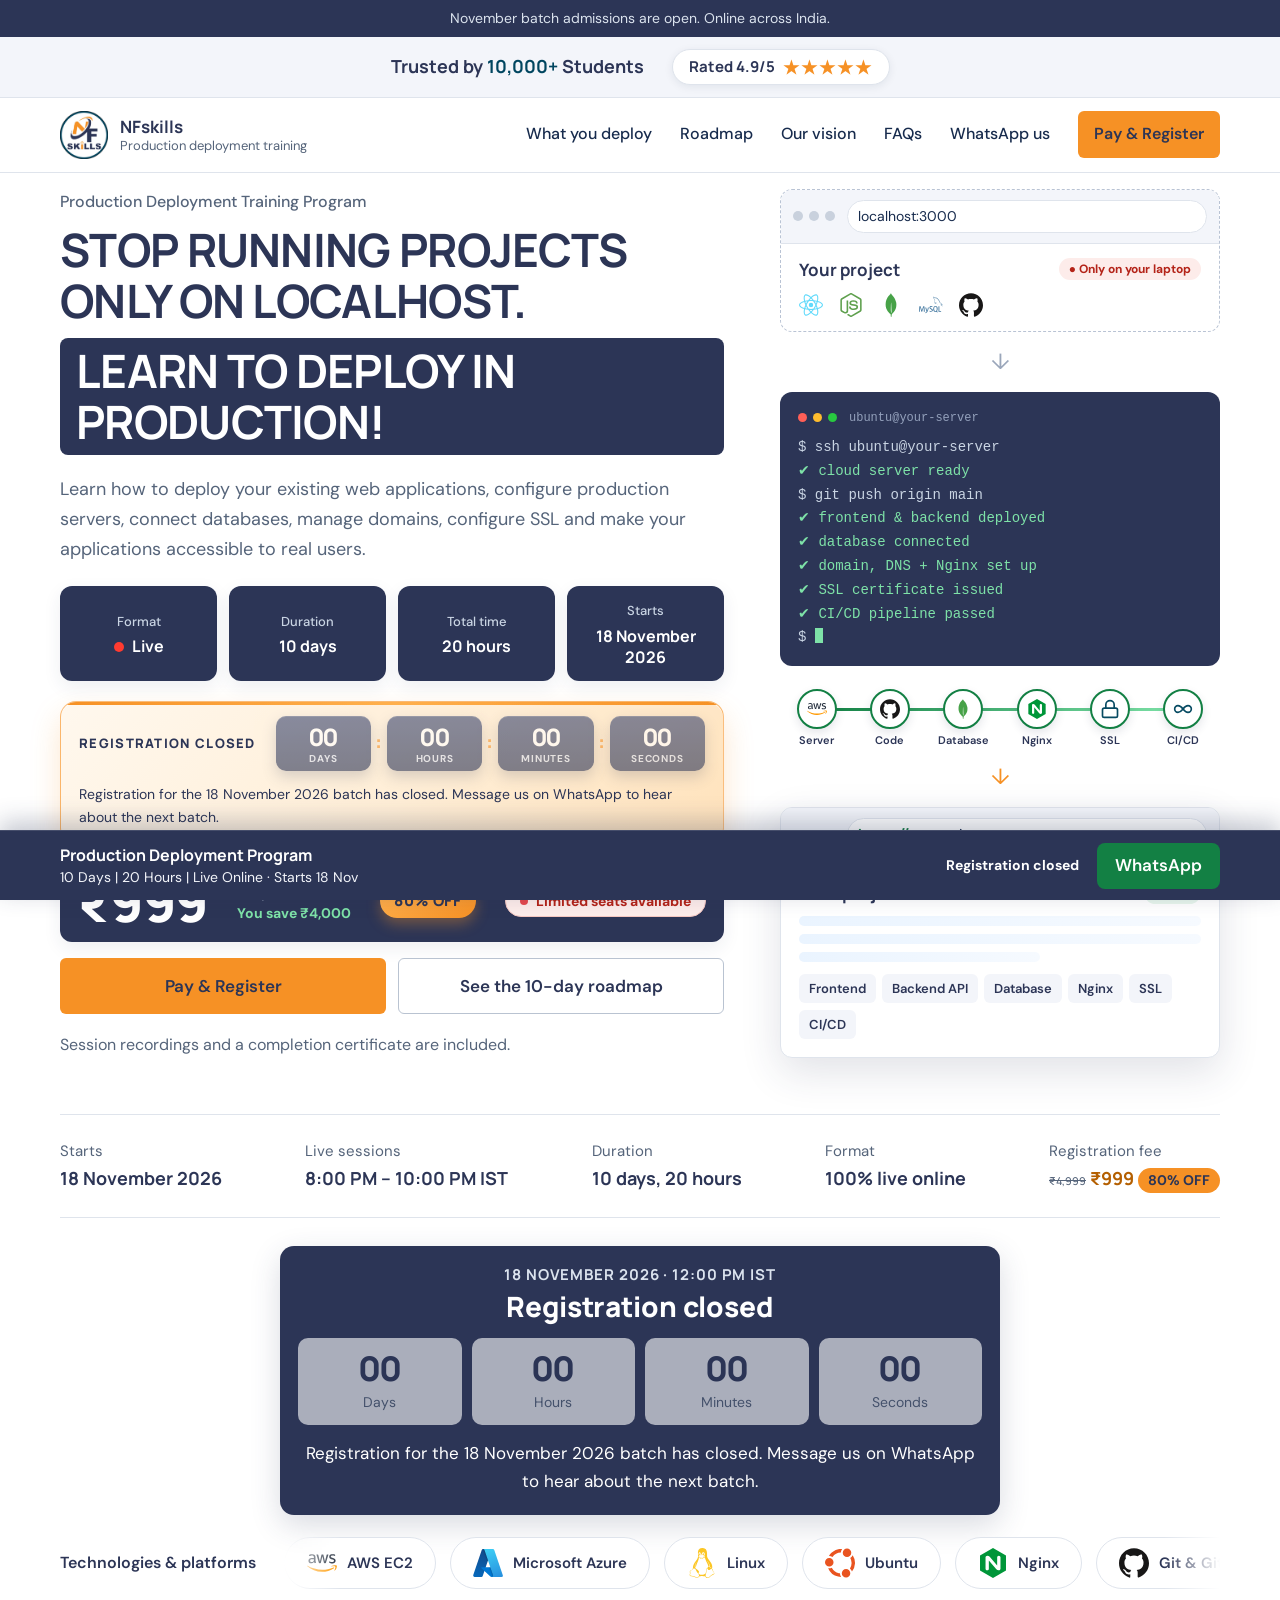
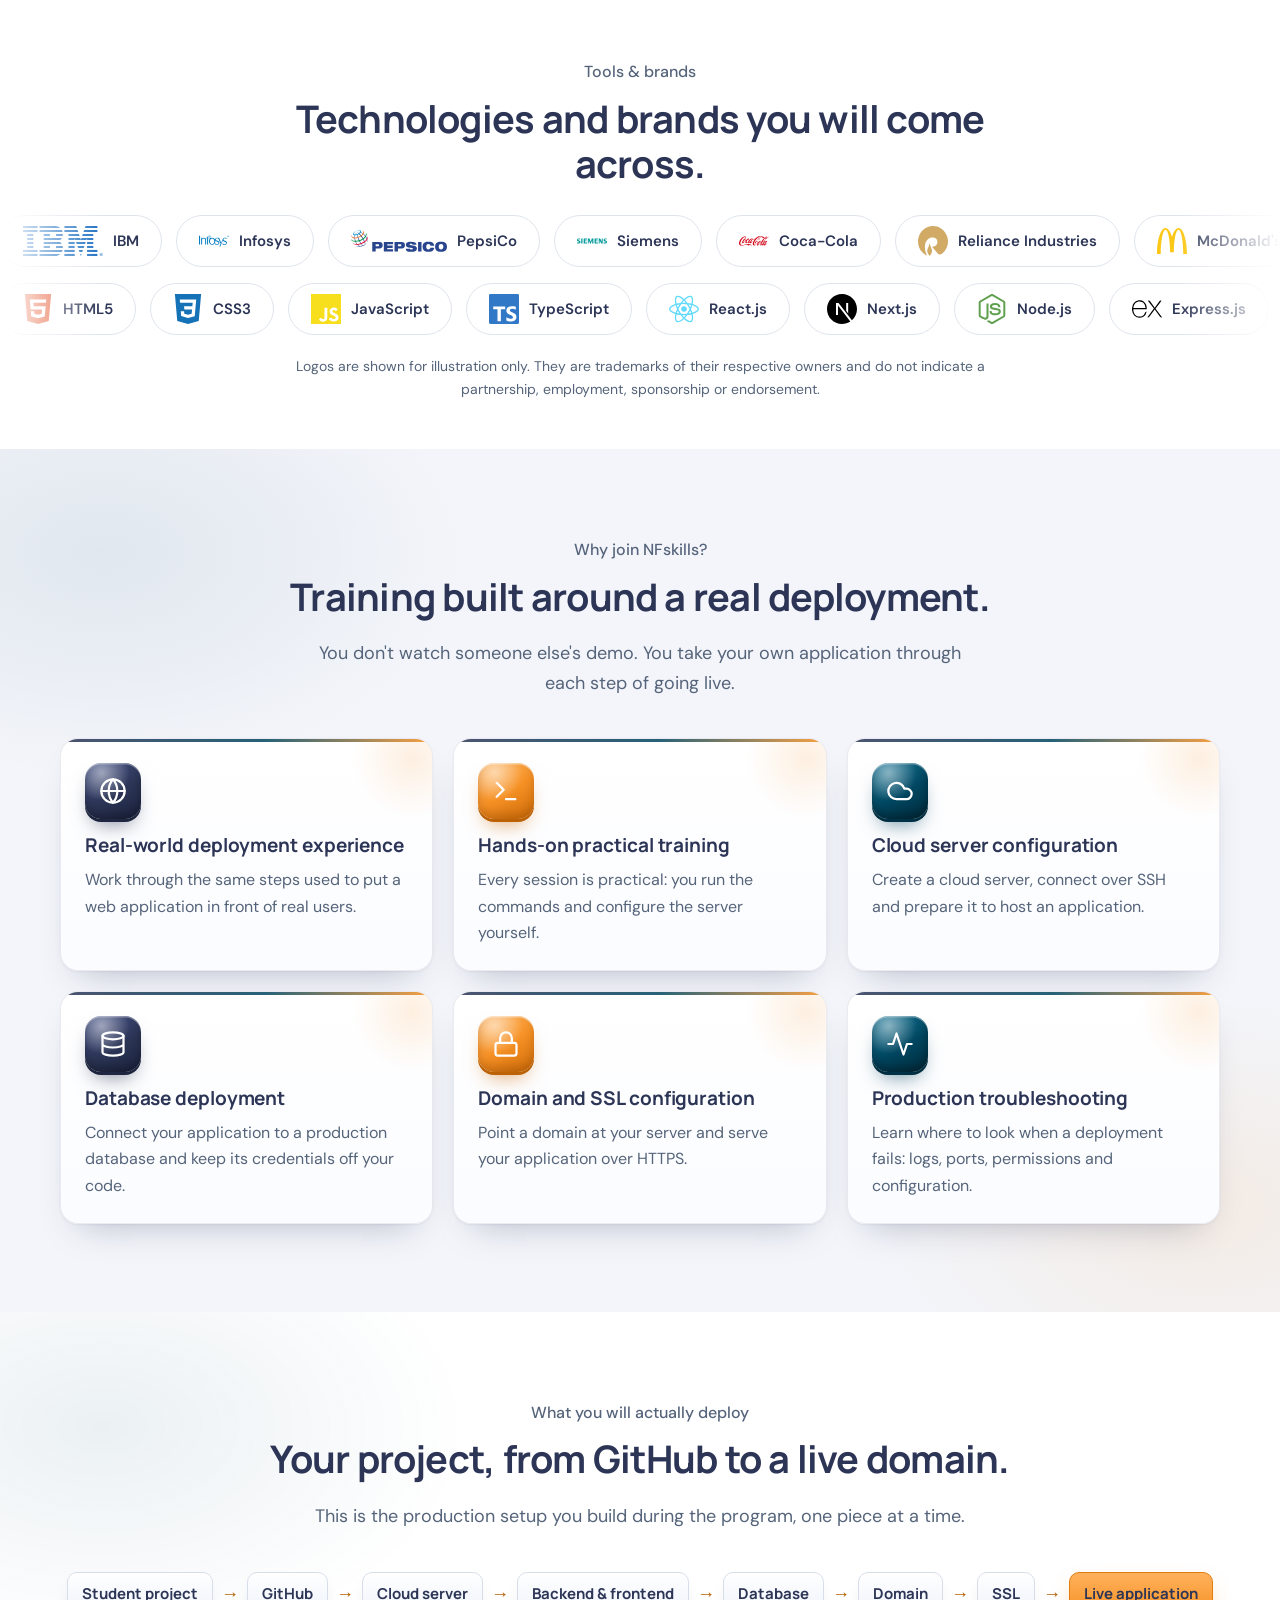
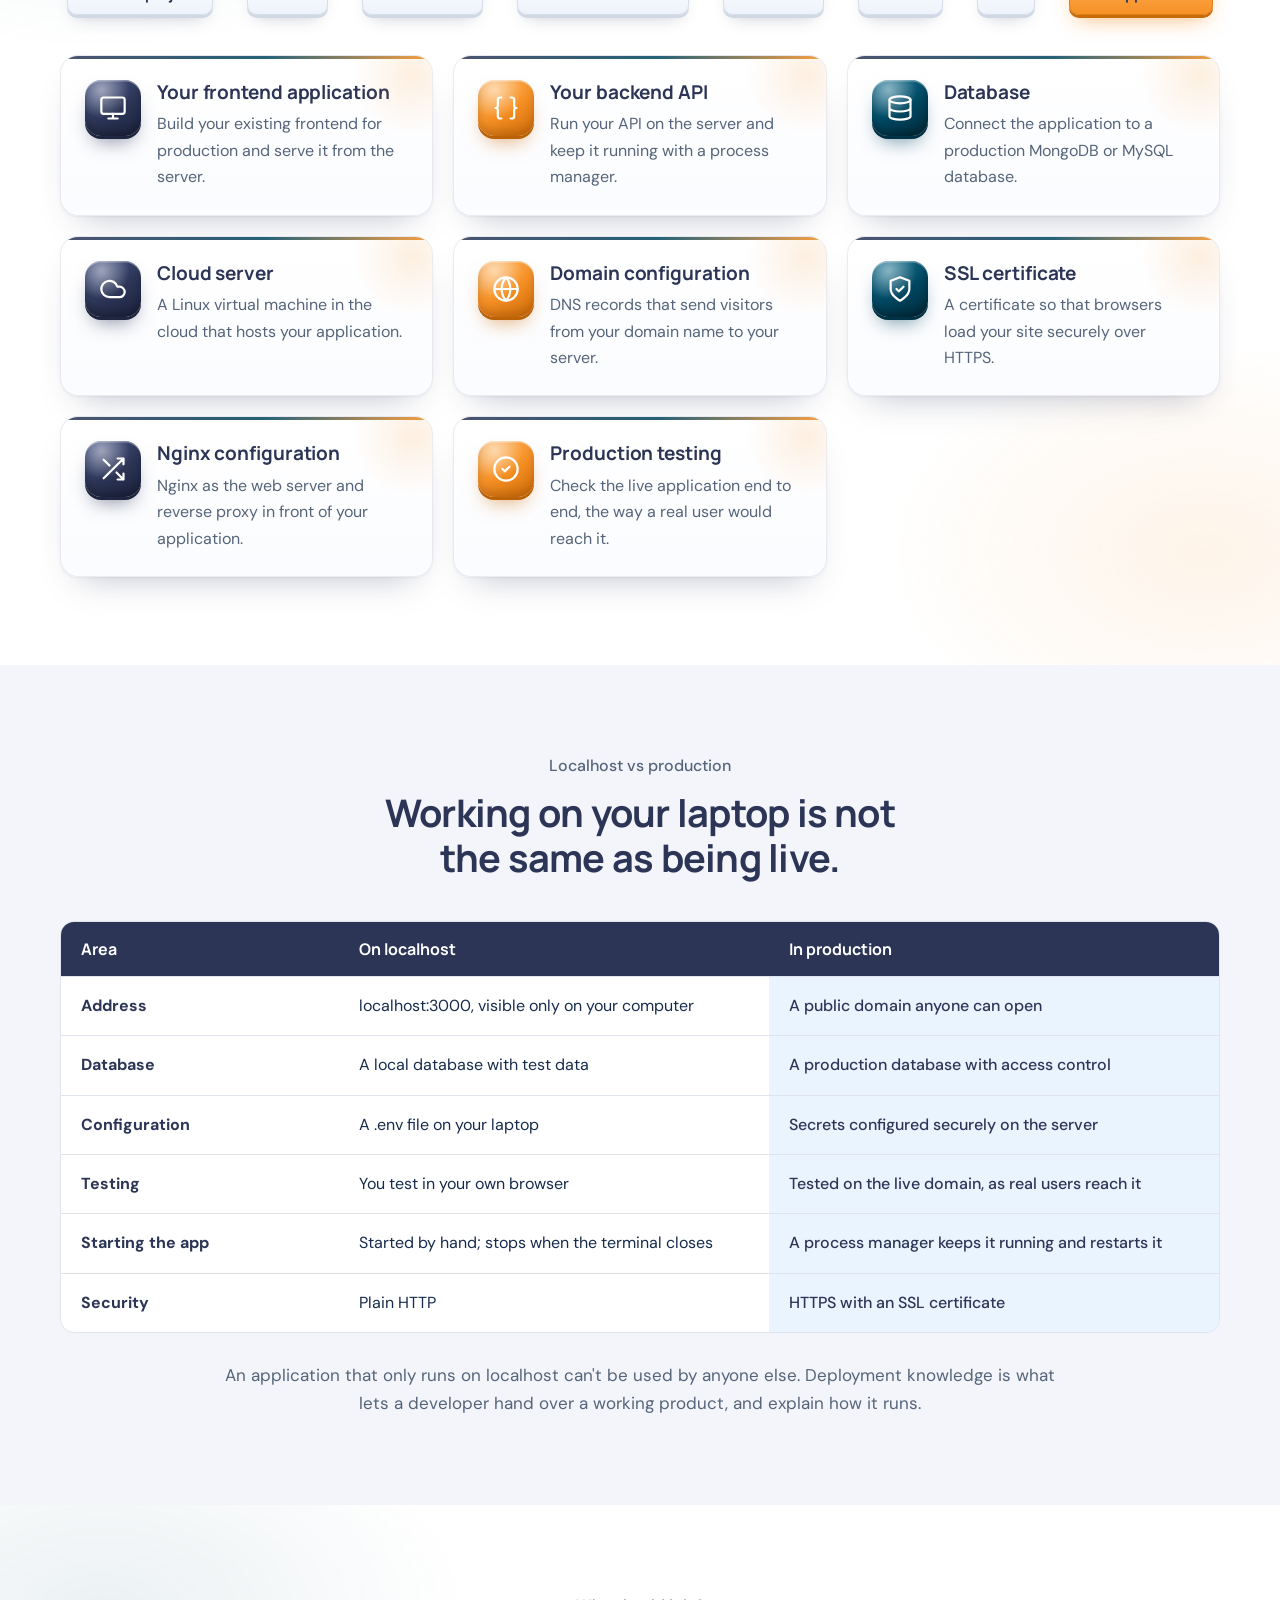
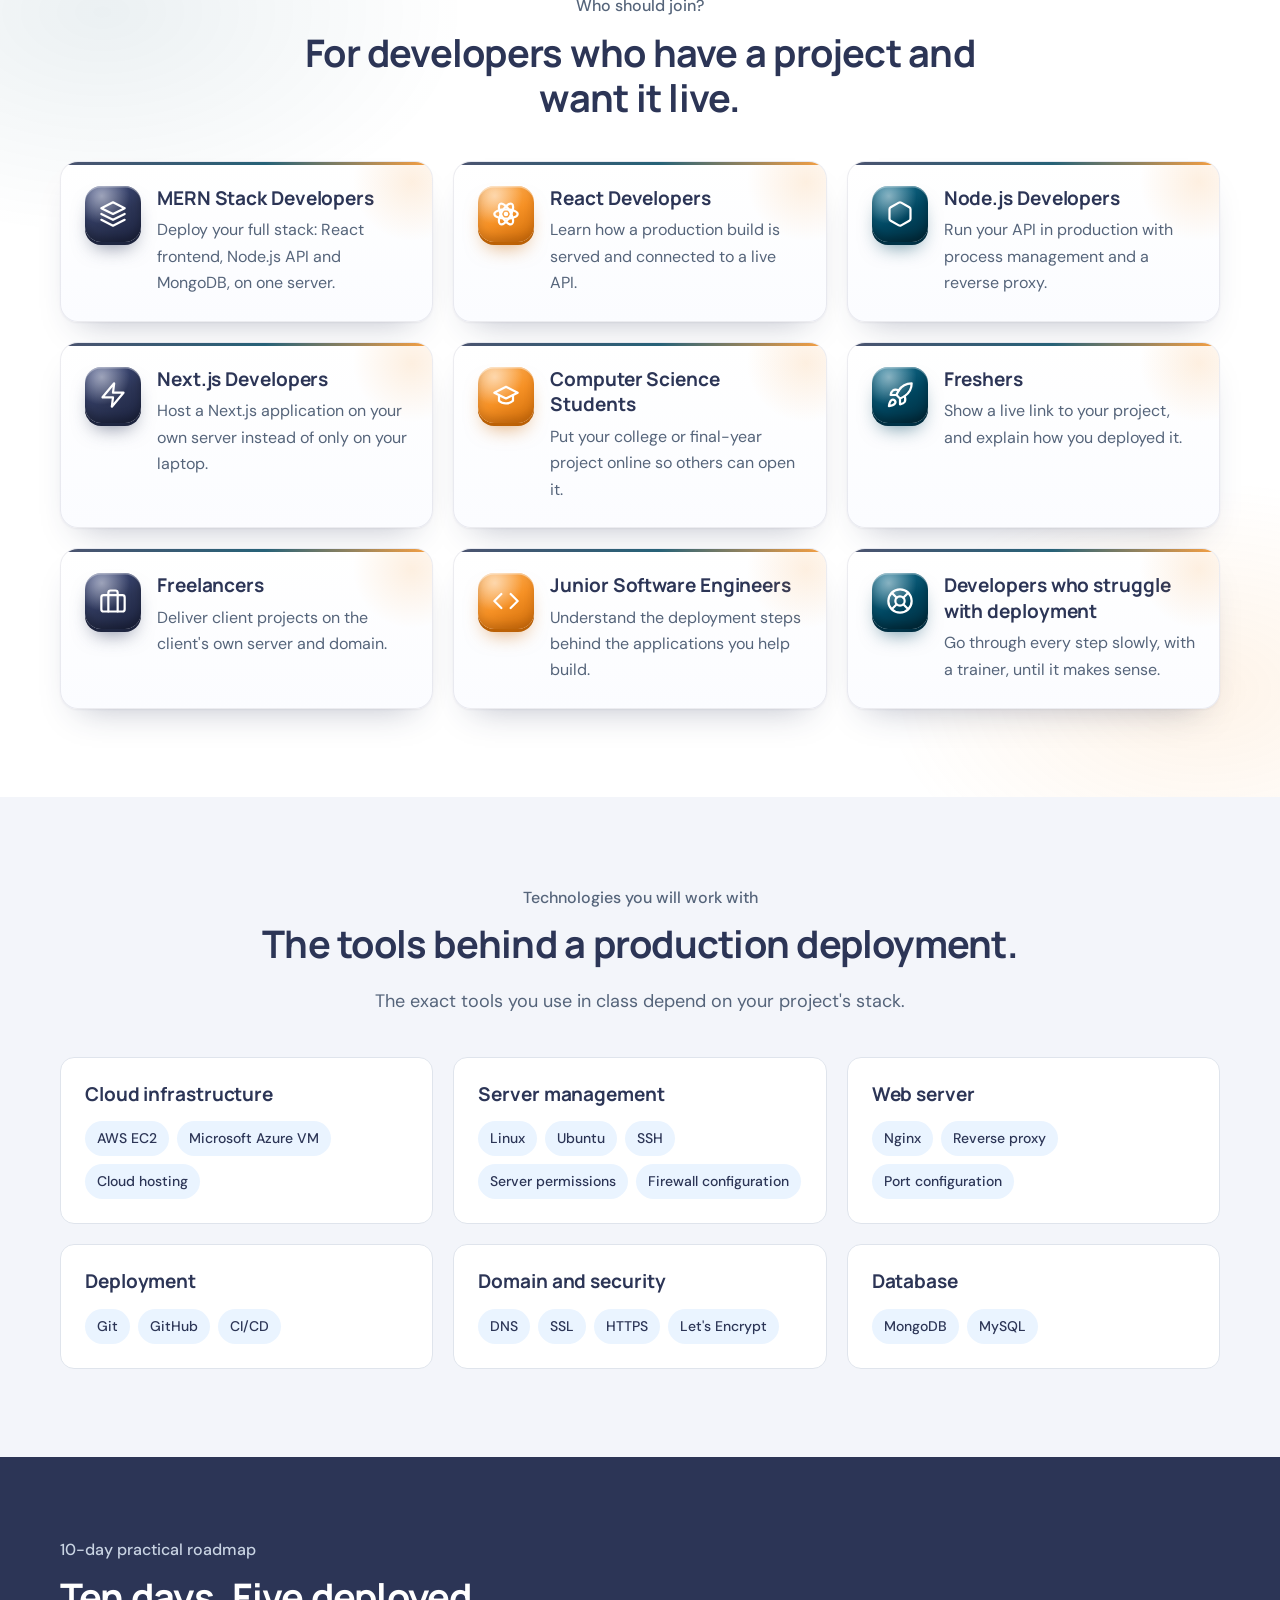
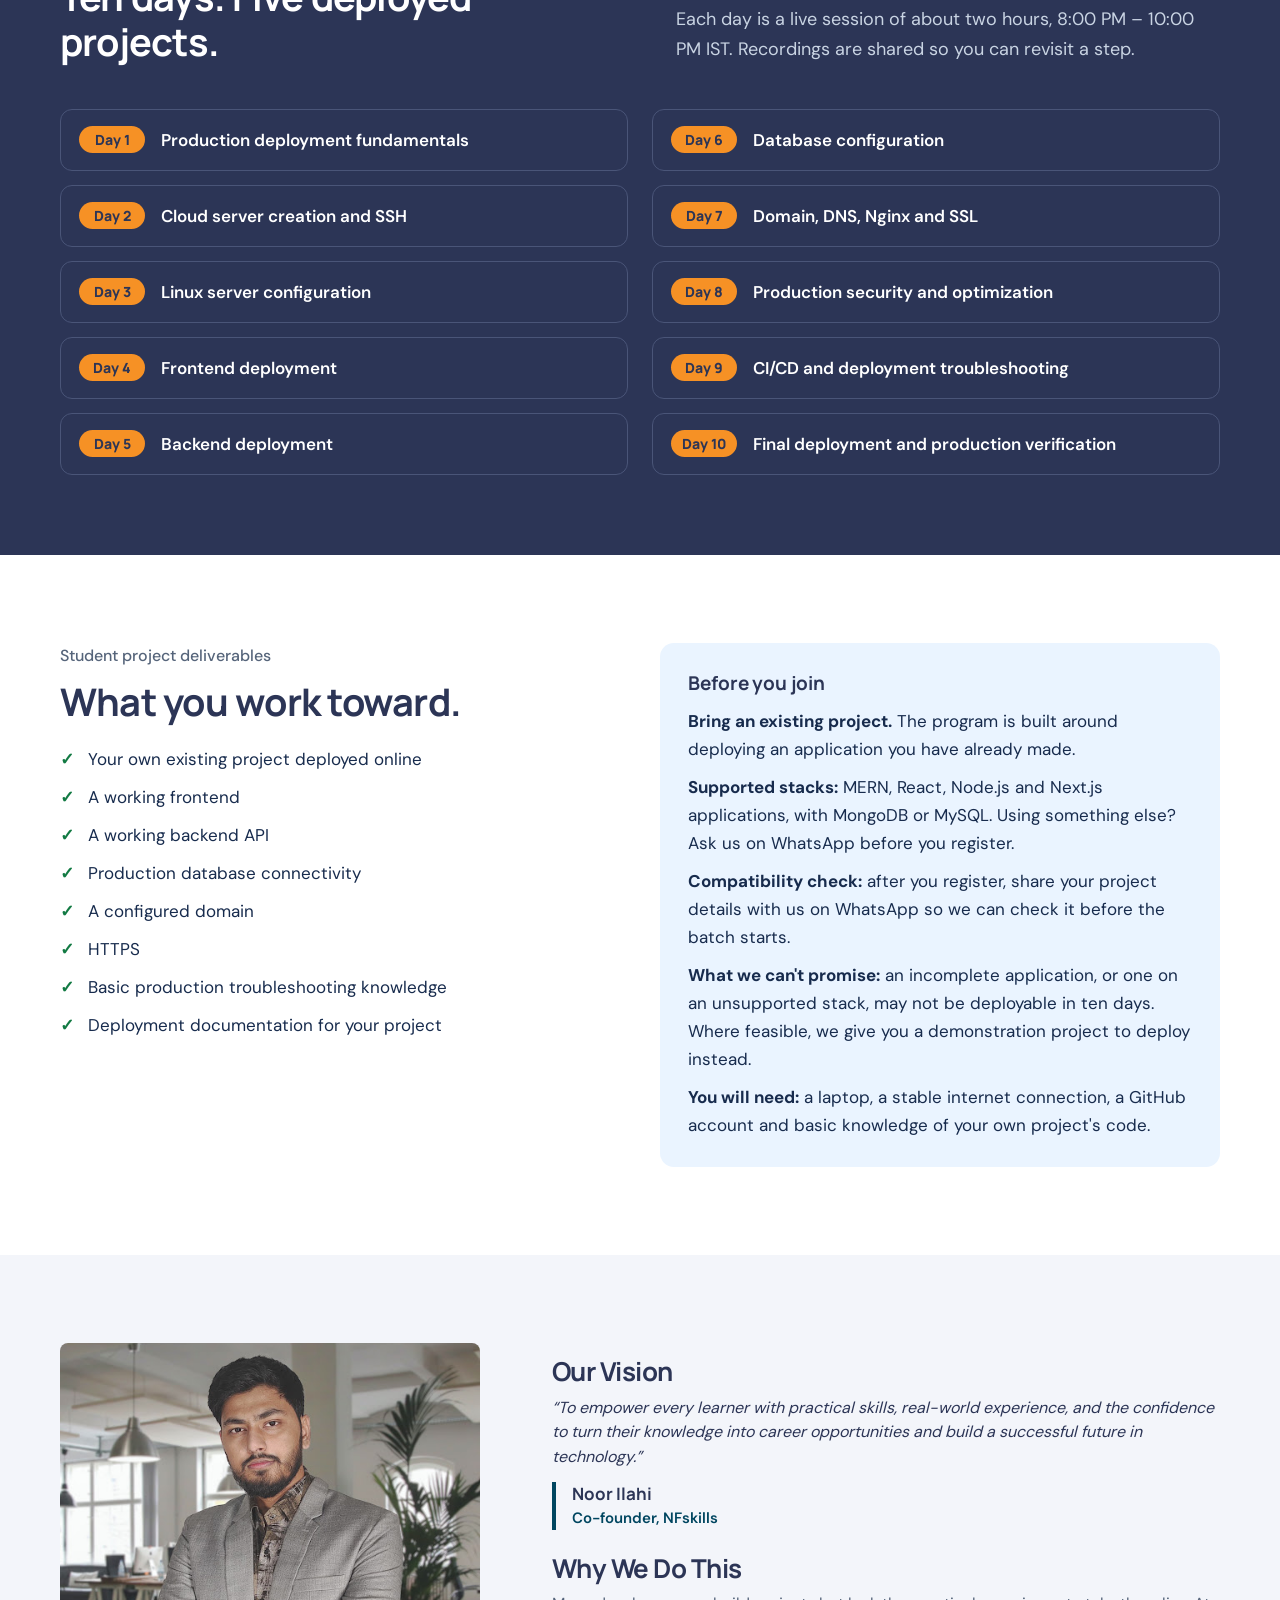
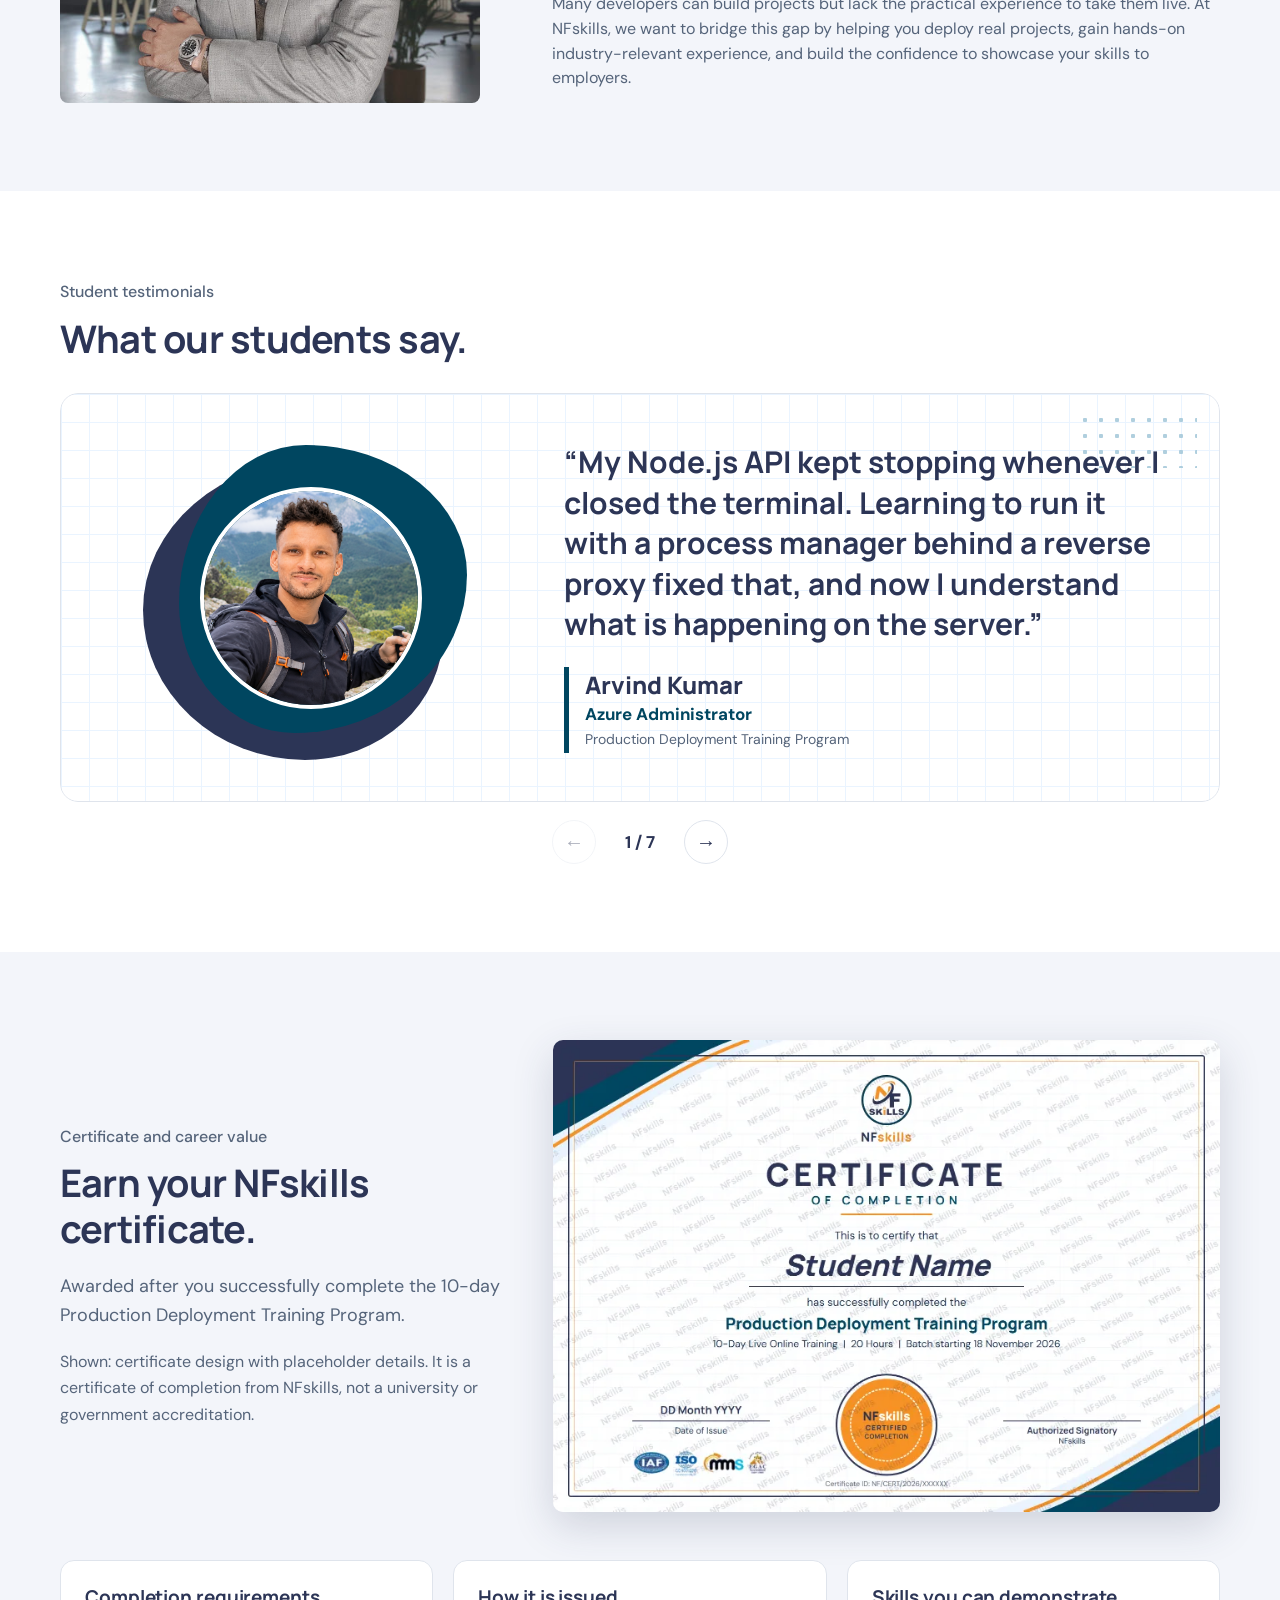
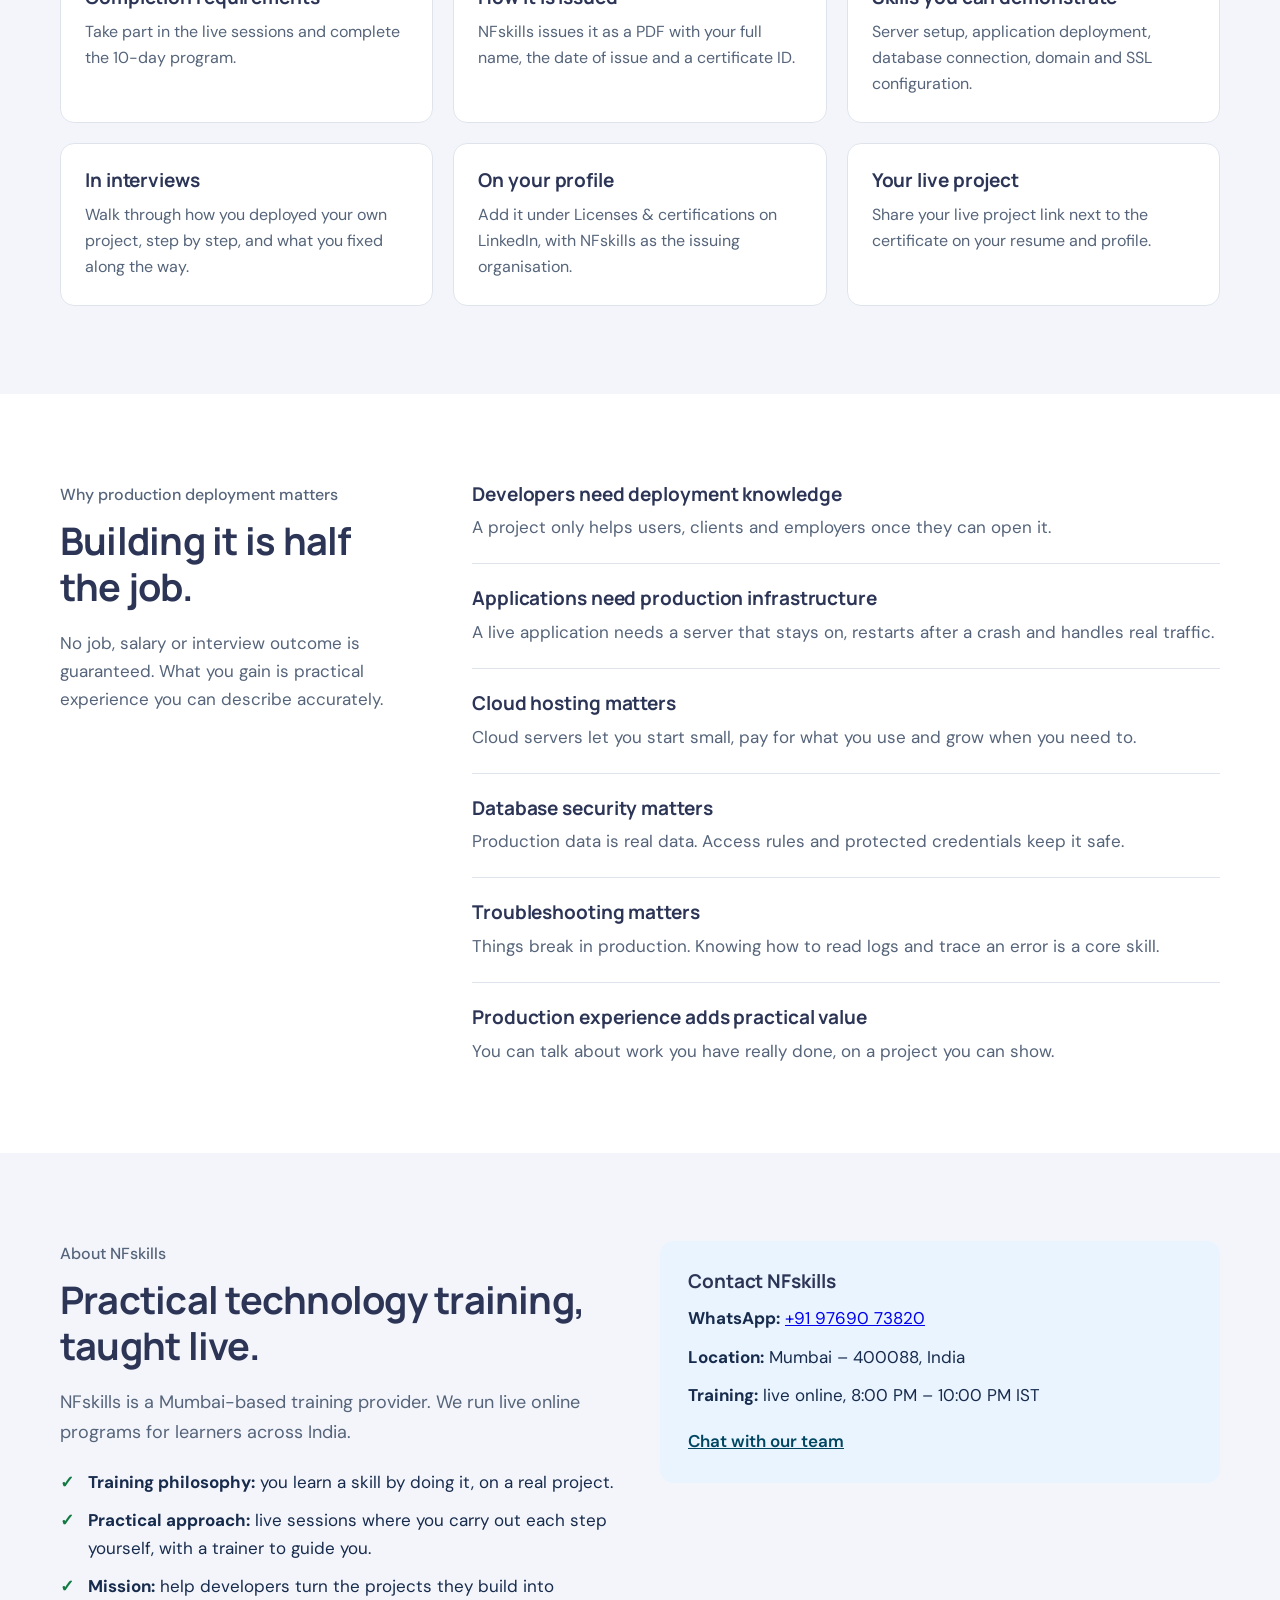
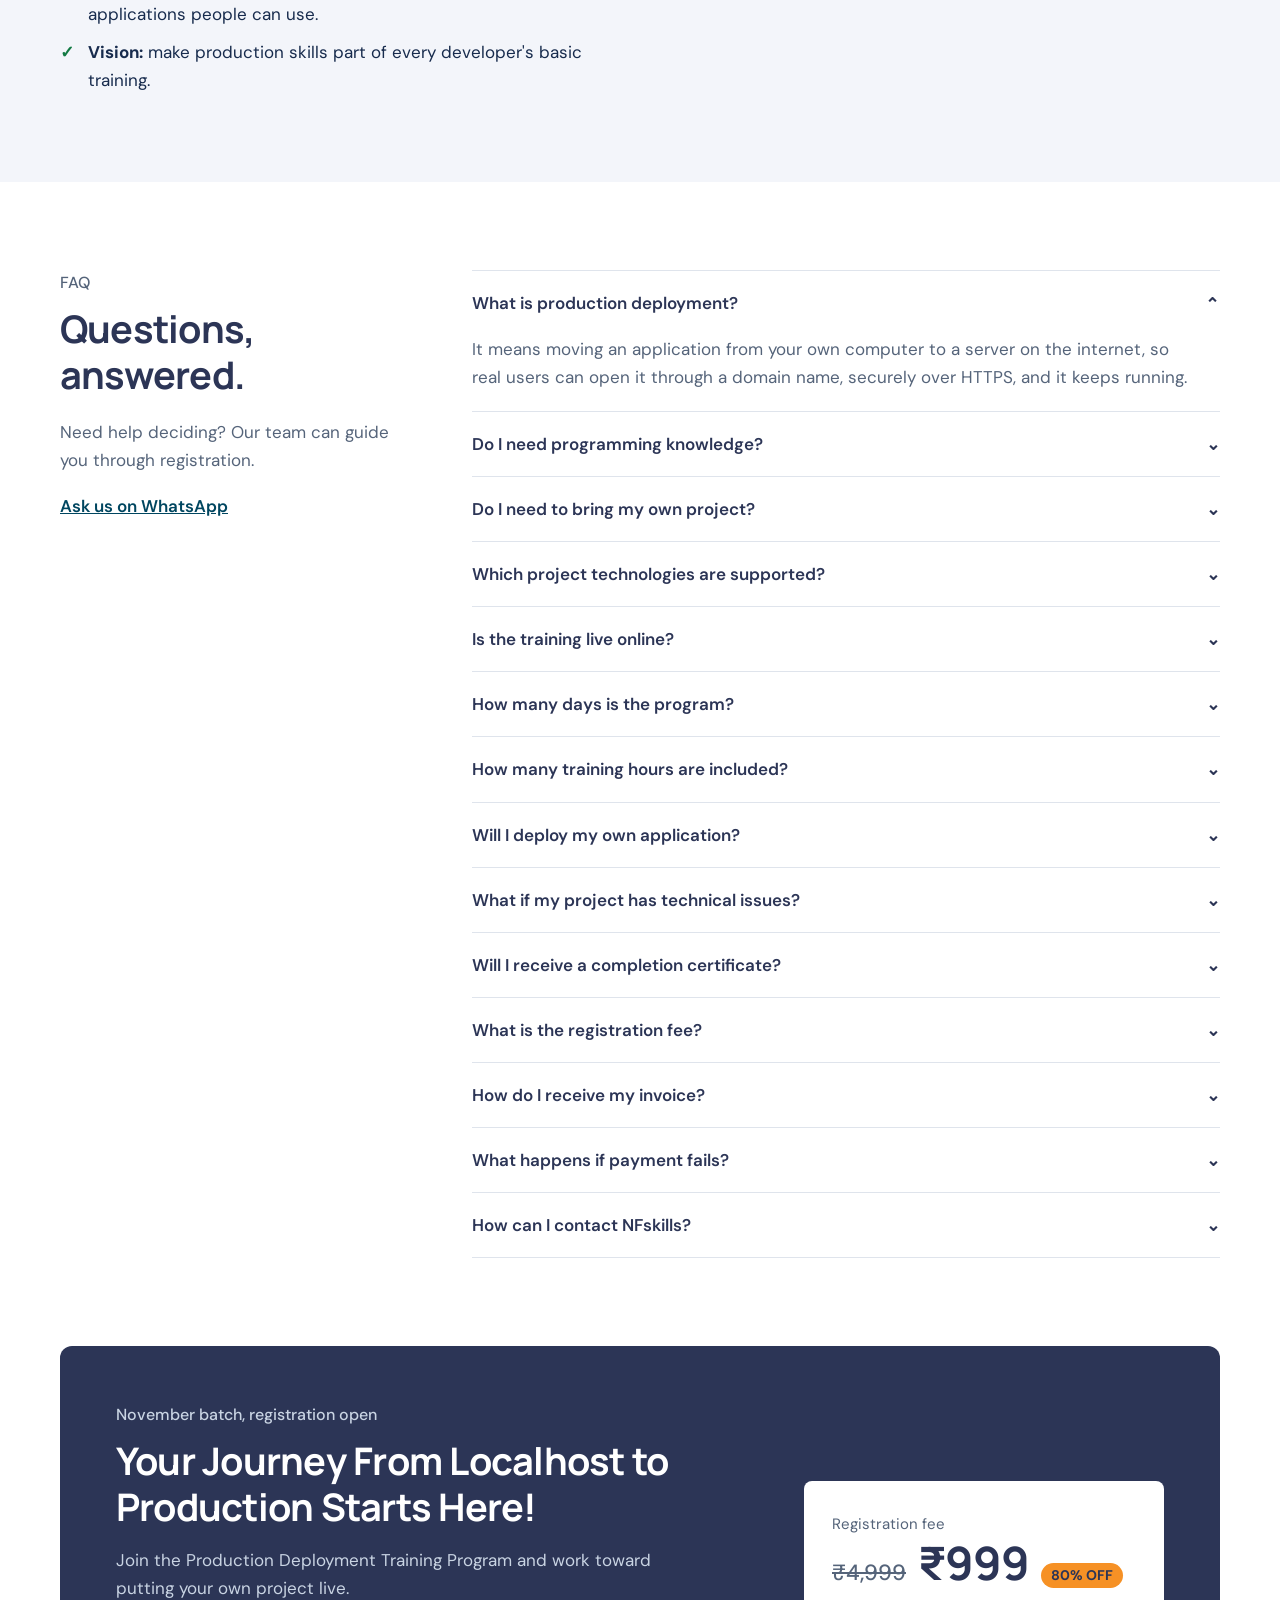
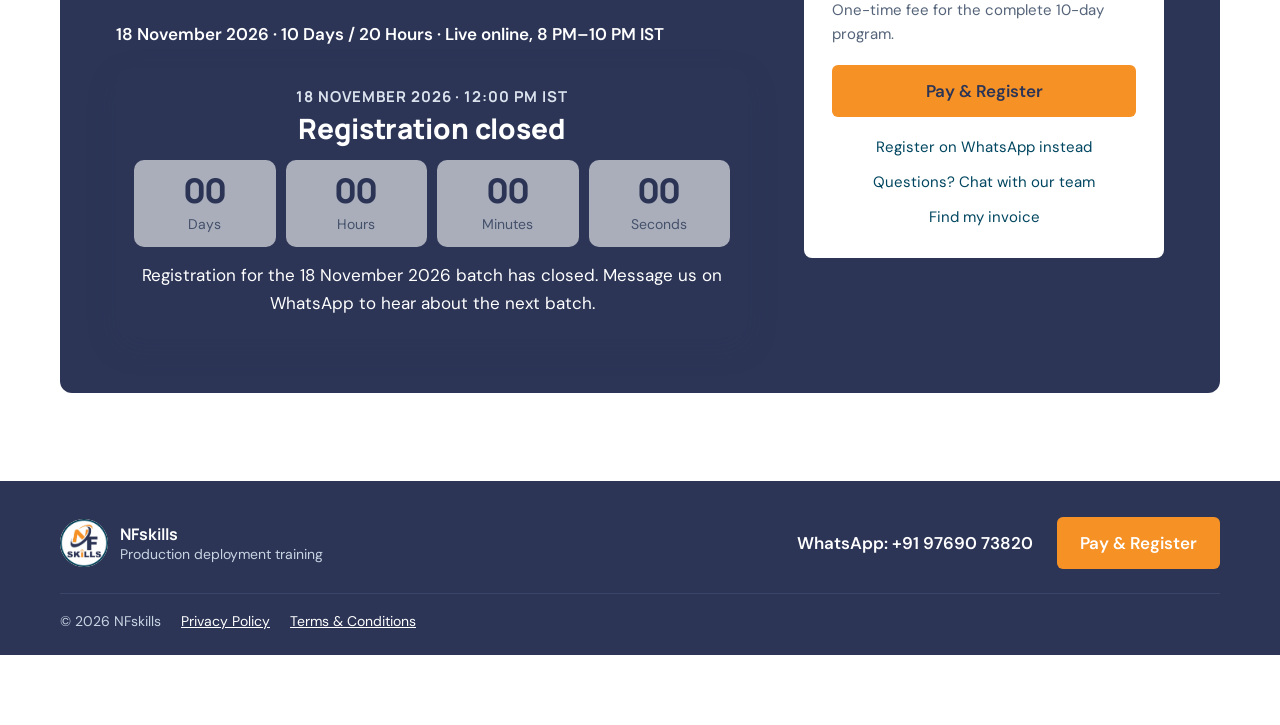
==== commit d9e9bb01: "Update roadmap heading to five deployed projects Co-Authored-By: Claude Fable 5.2 <noreply@anthropic" ====
--- a/public/index.html
+++ b/public/index.html
@@ -1438,7 +1438,7 @@
         <section class="pipeline-band" id="roadmap">
             <div class="container">
                 <div class="pipeline-head">
-                    <div><p class="label">10-day practical roadmap</p><h2>Ten days. One deployed project.</h2></div>
+                    <div><p class="label">10-day practical roadmap</p><h2>Ten days. Five deployed projects.</h2></div>
                     <p class="lead">Each day is a live session of about two hours, 8:00 PM – 10:00 PM IST. Recordings are shared so you can revisit a step.</p>
                 </div>
                 <ol class="days">
